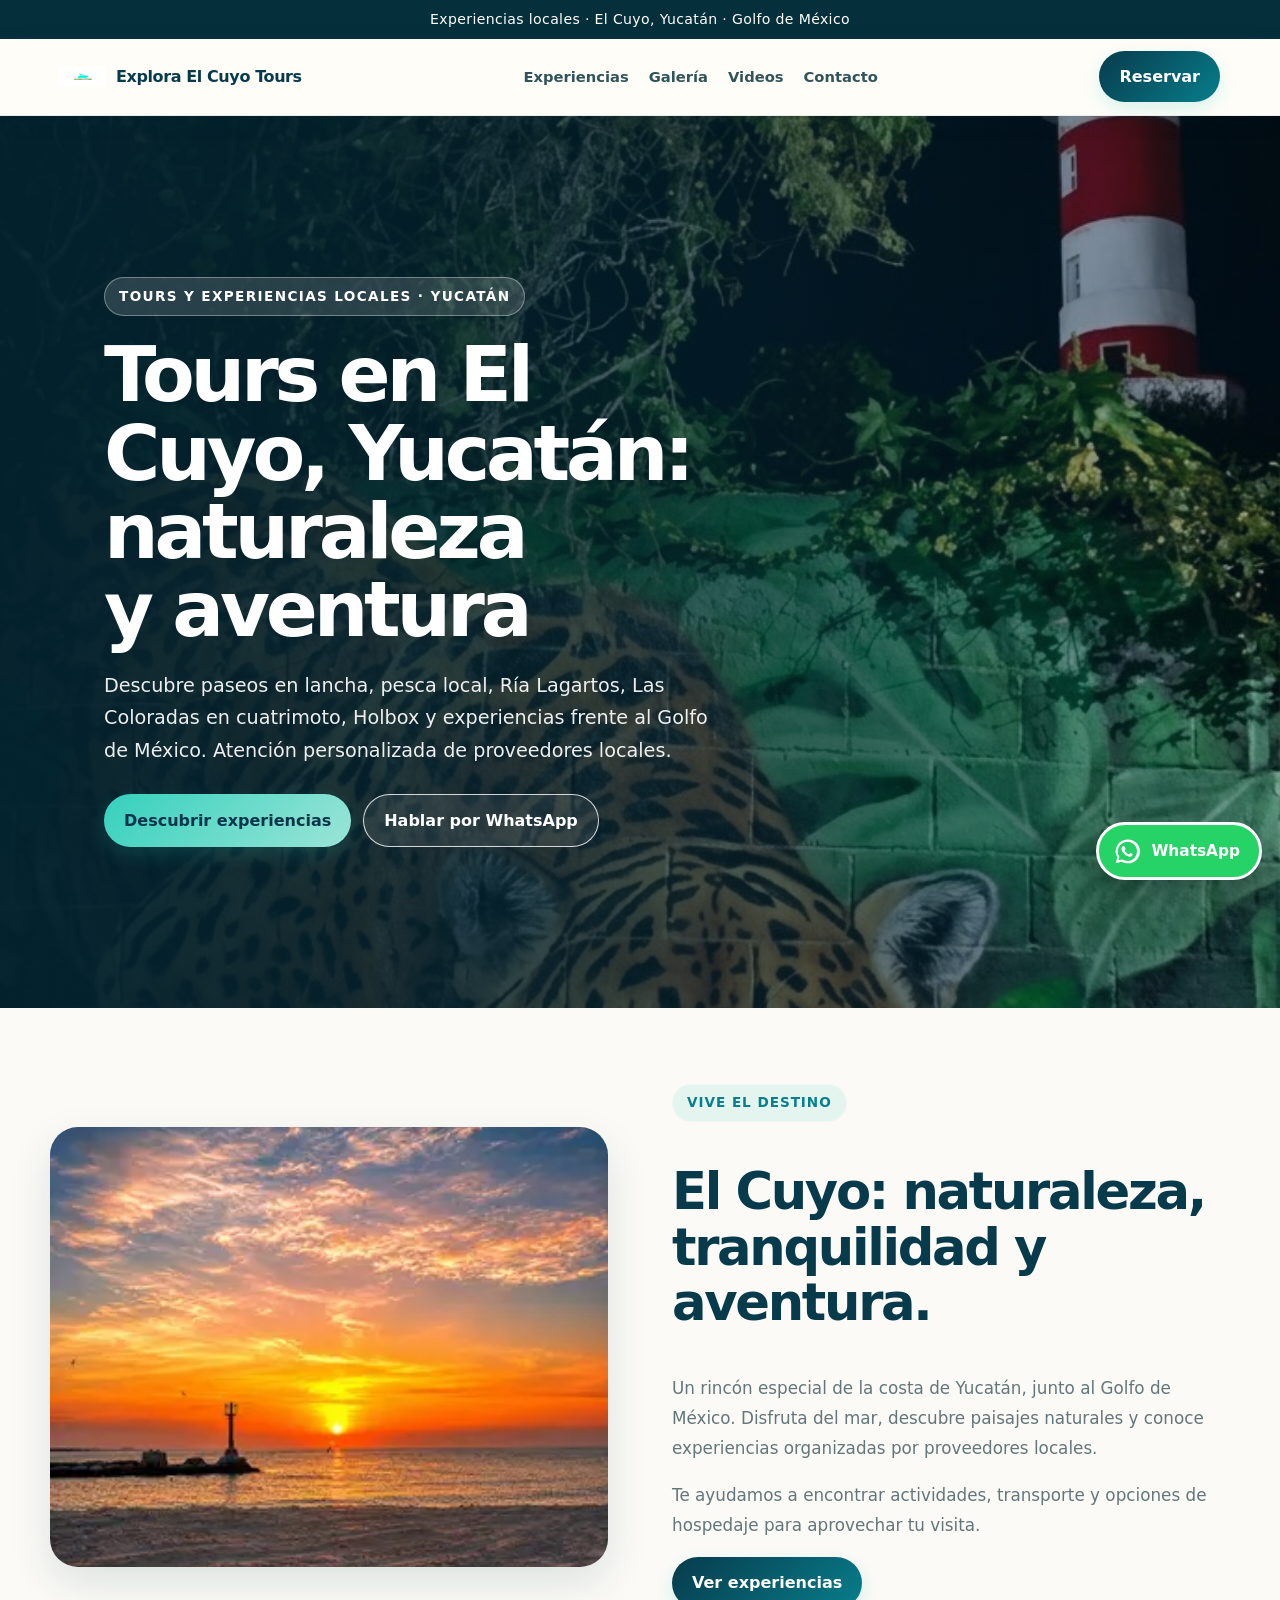
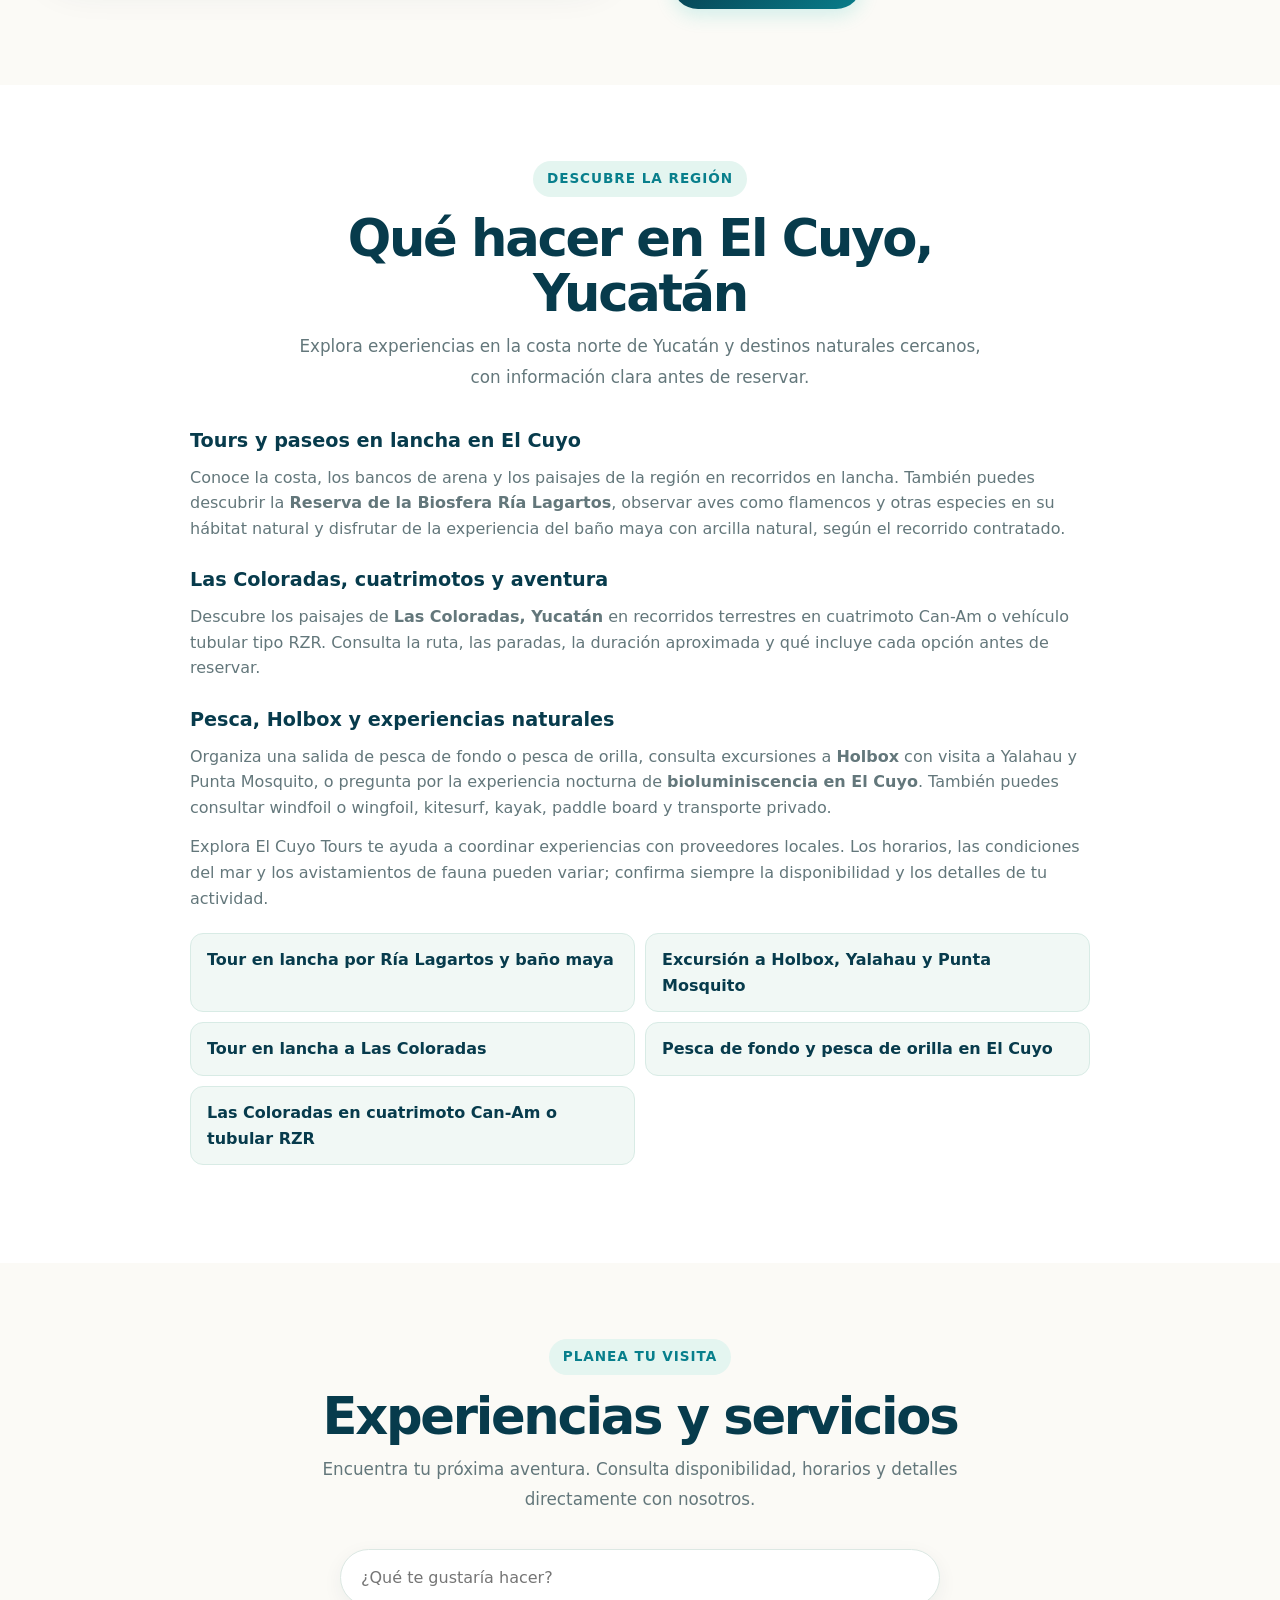
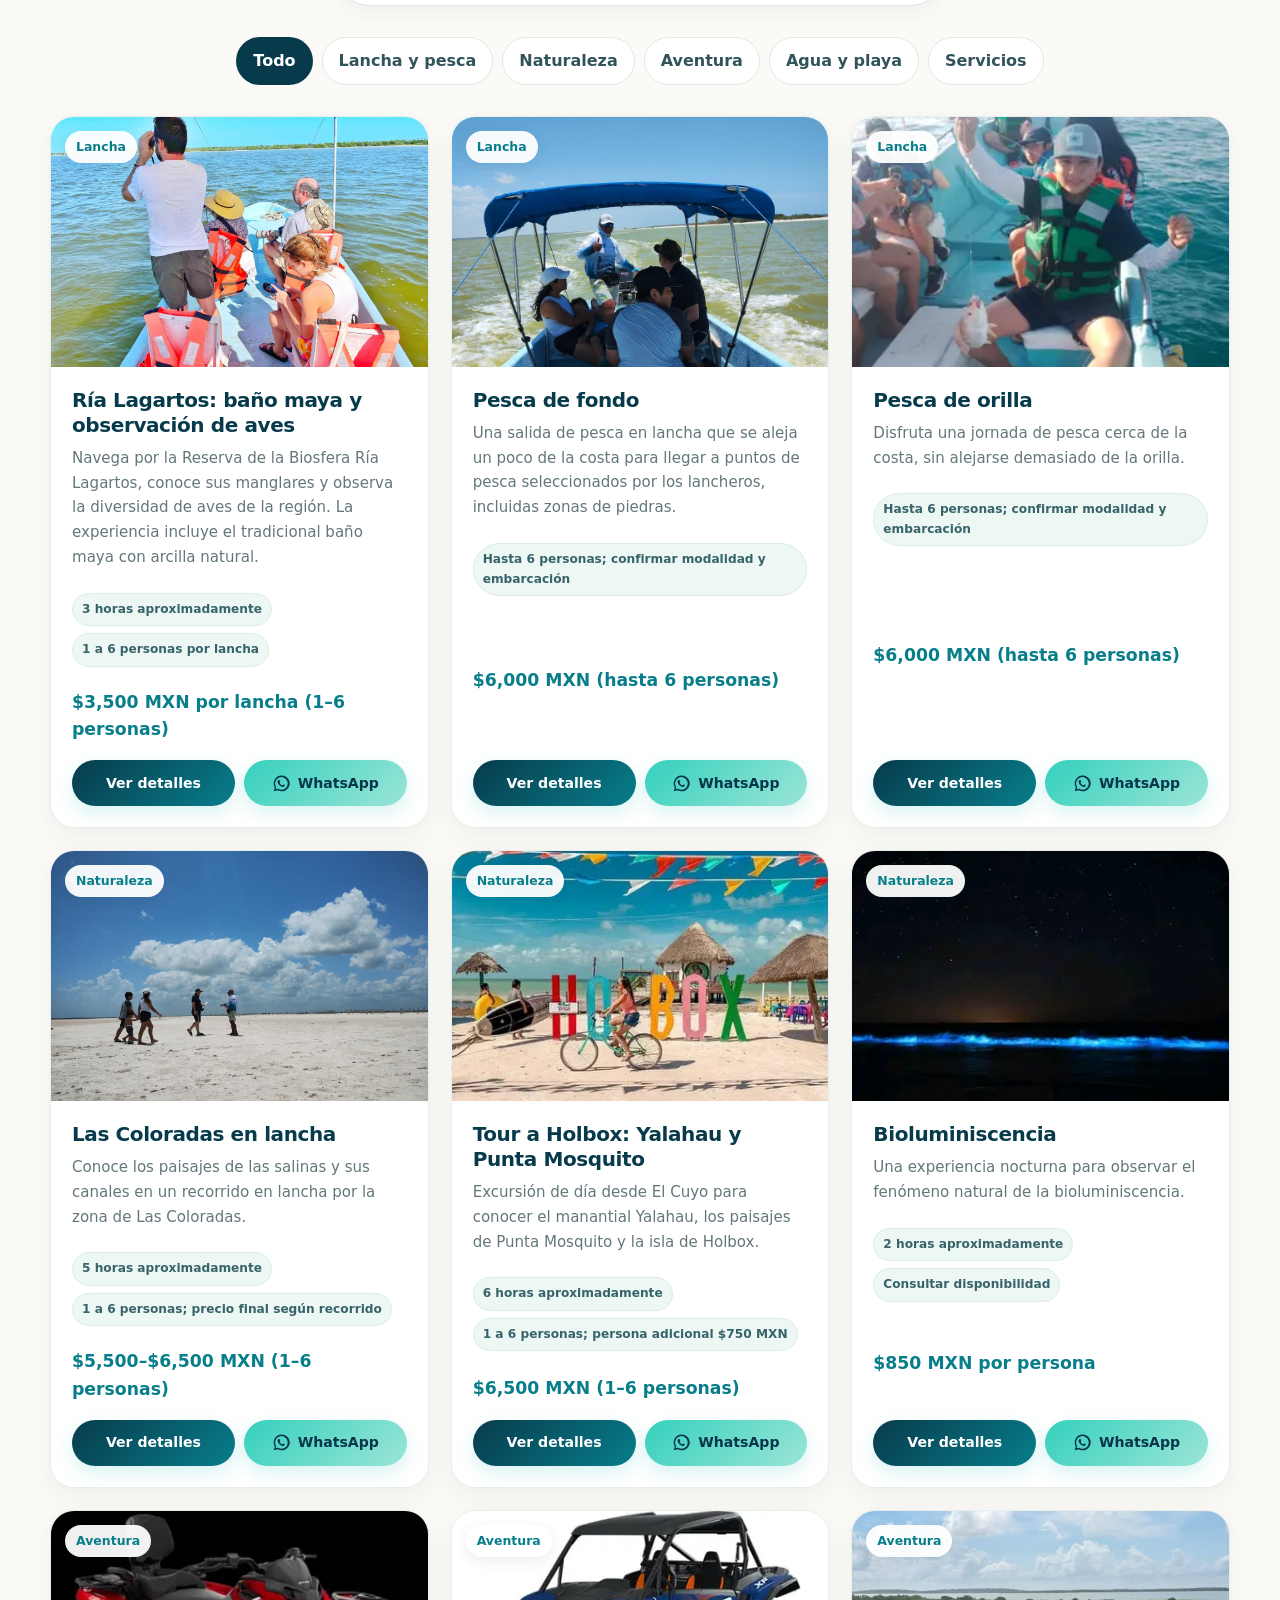
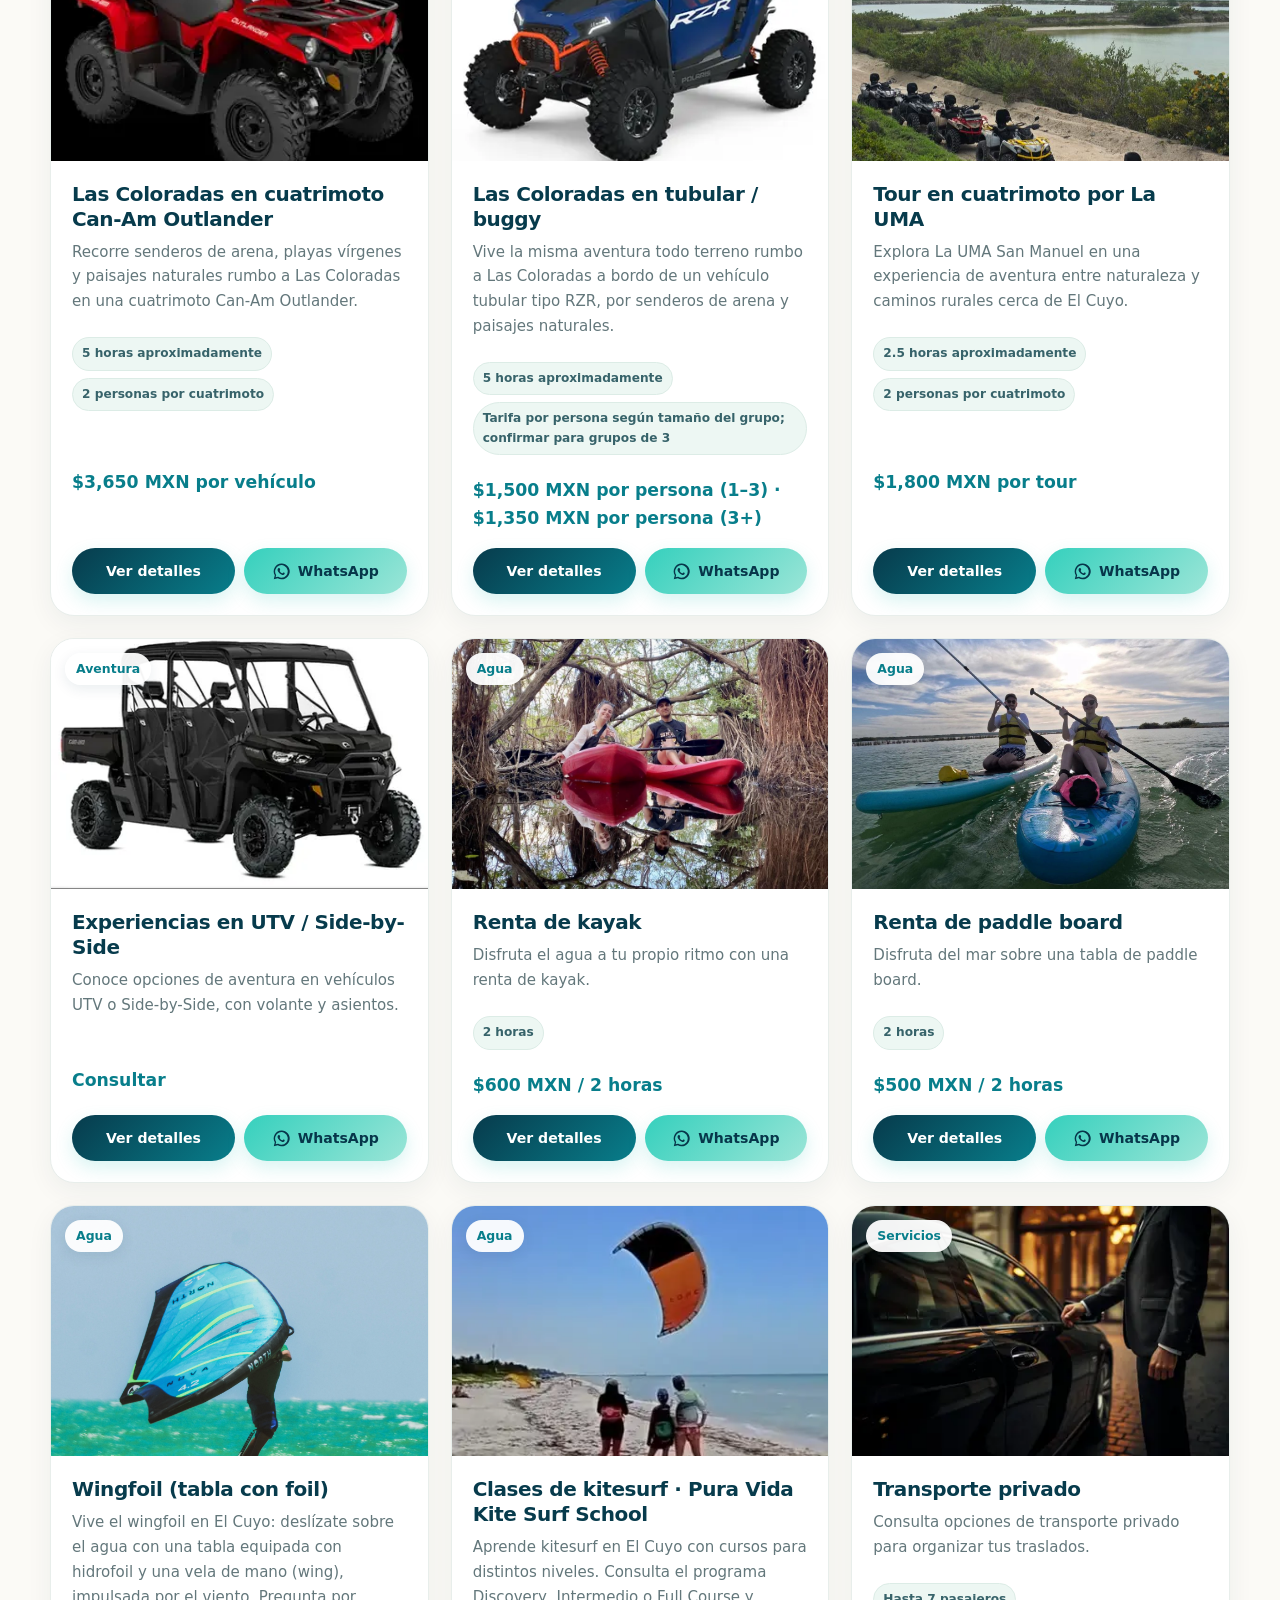
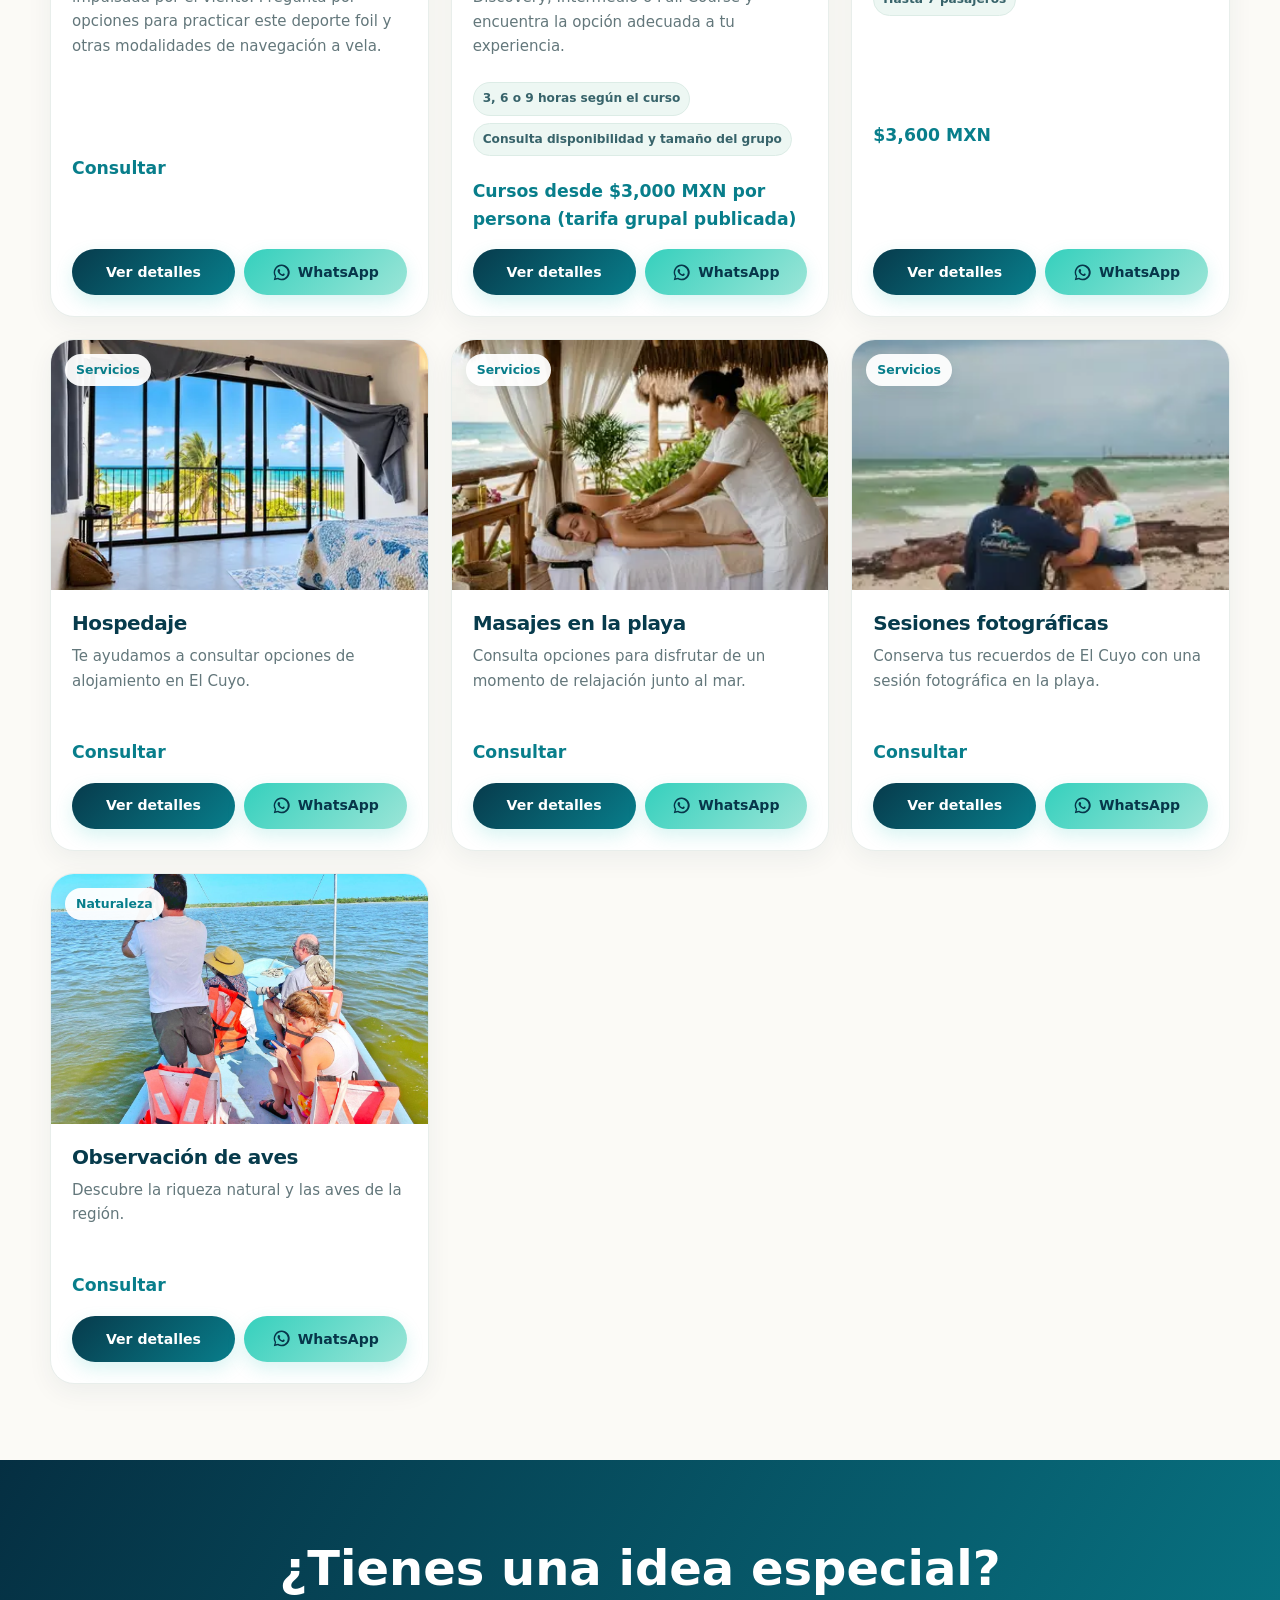
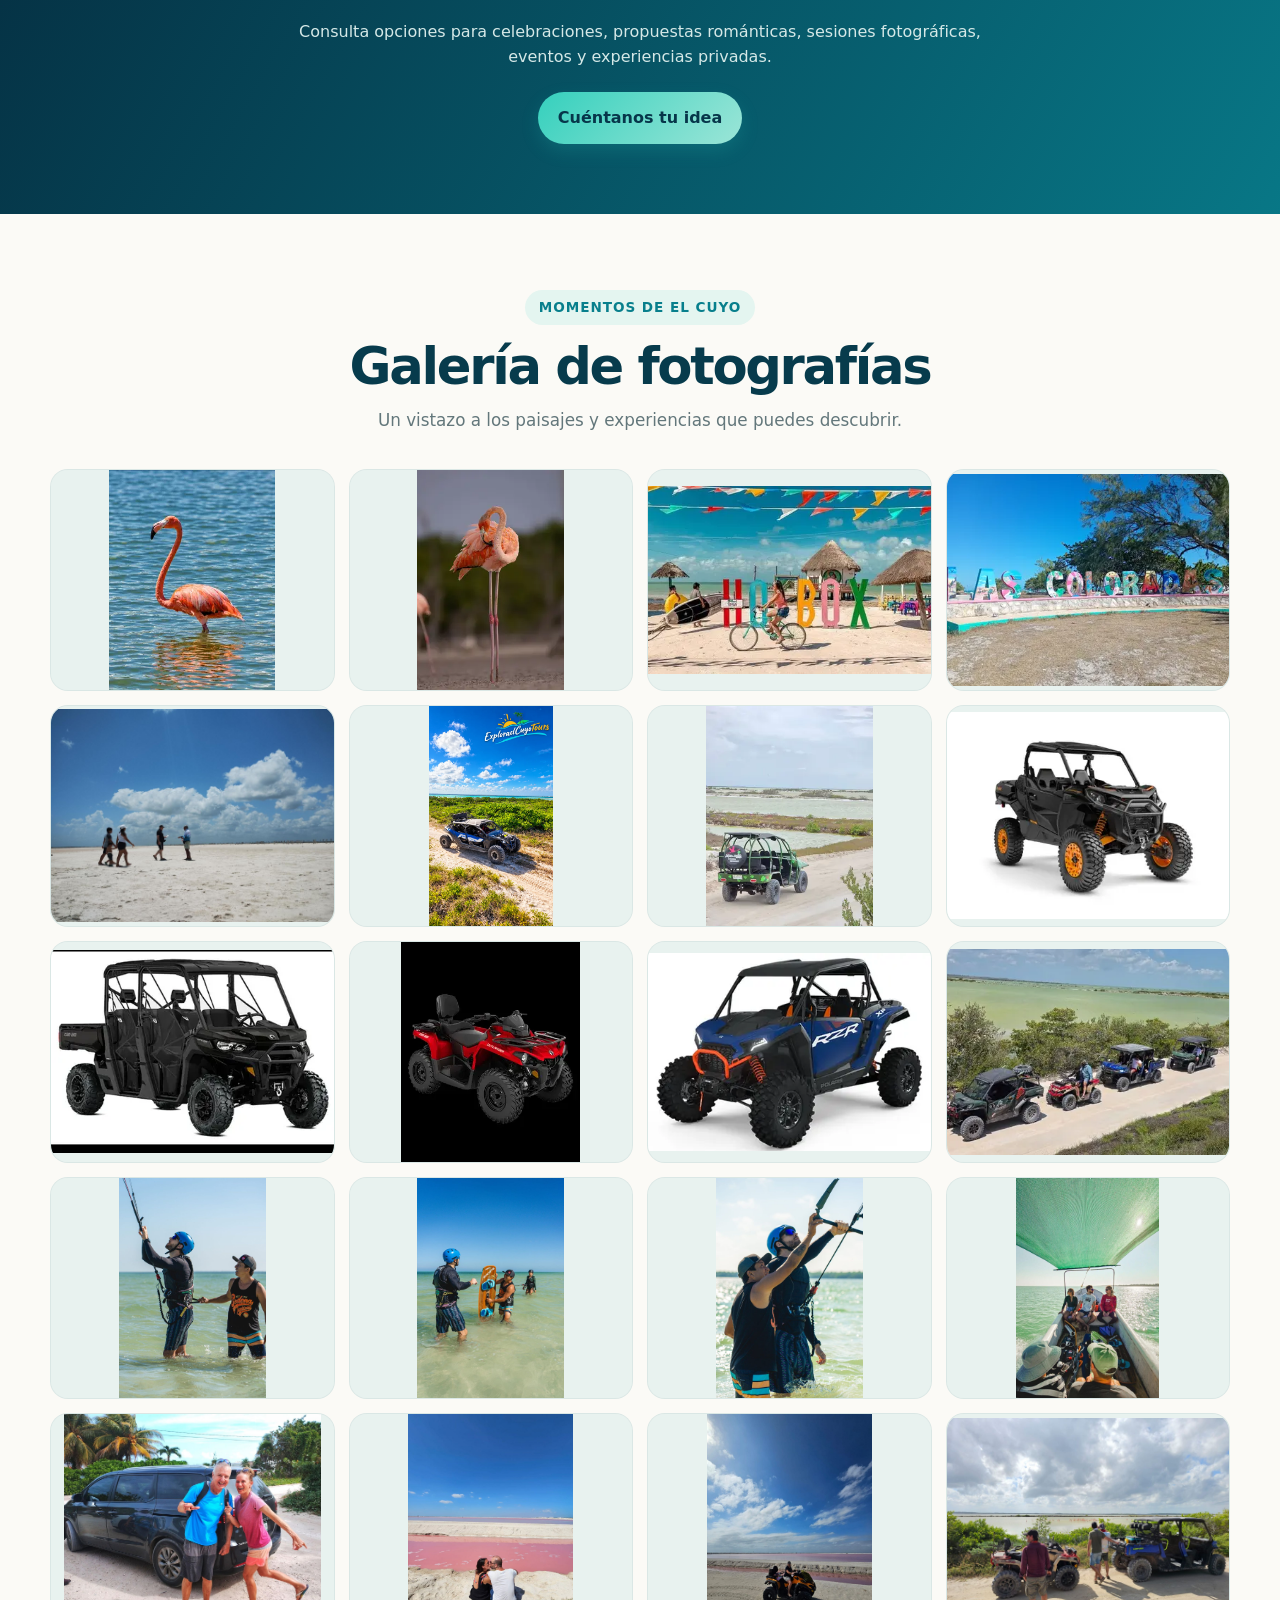
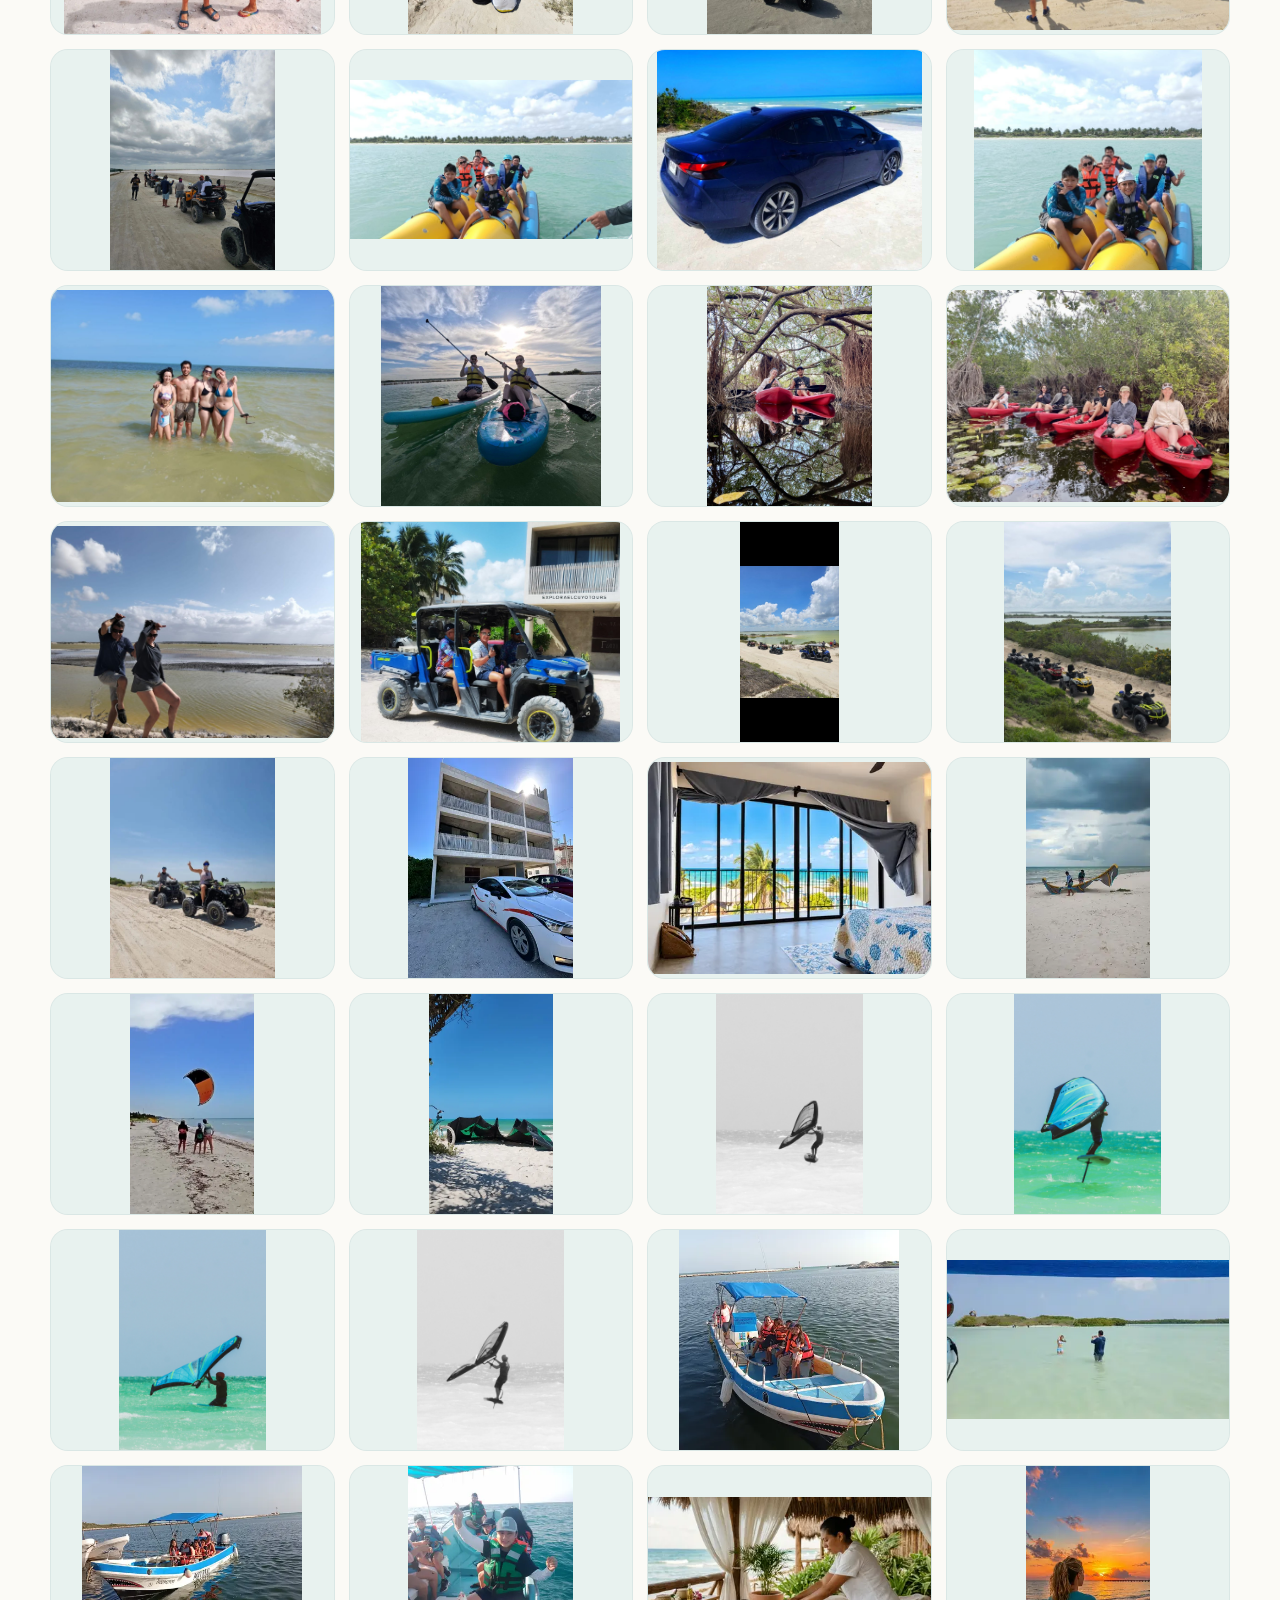
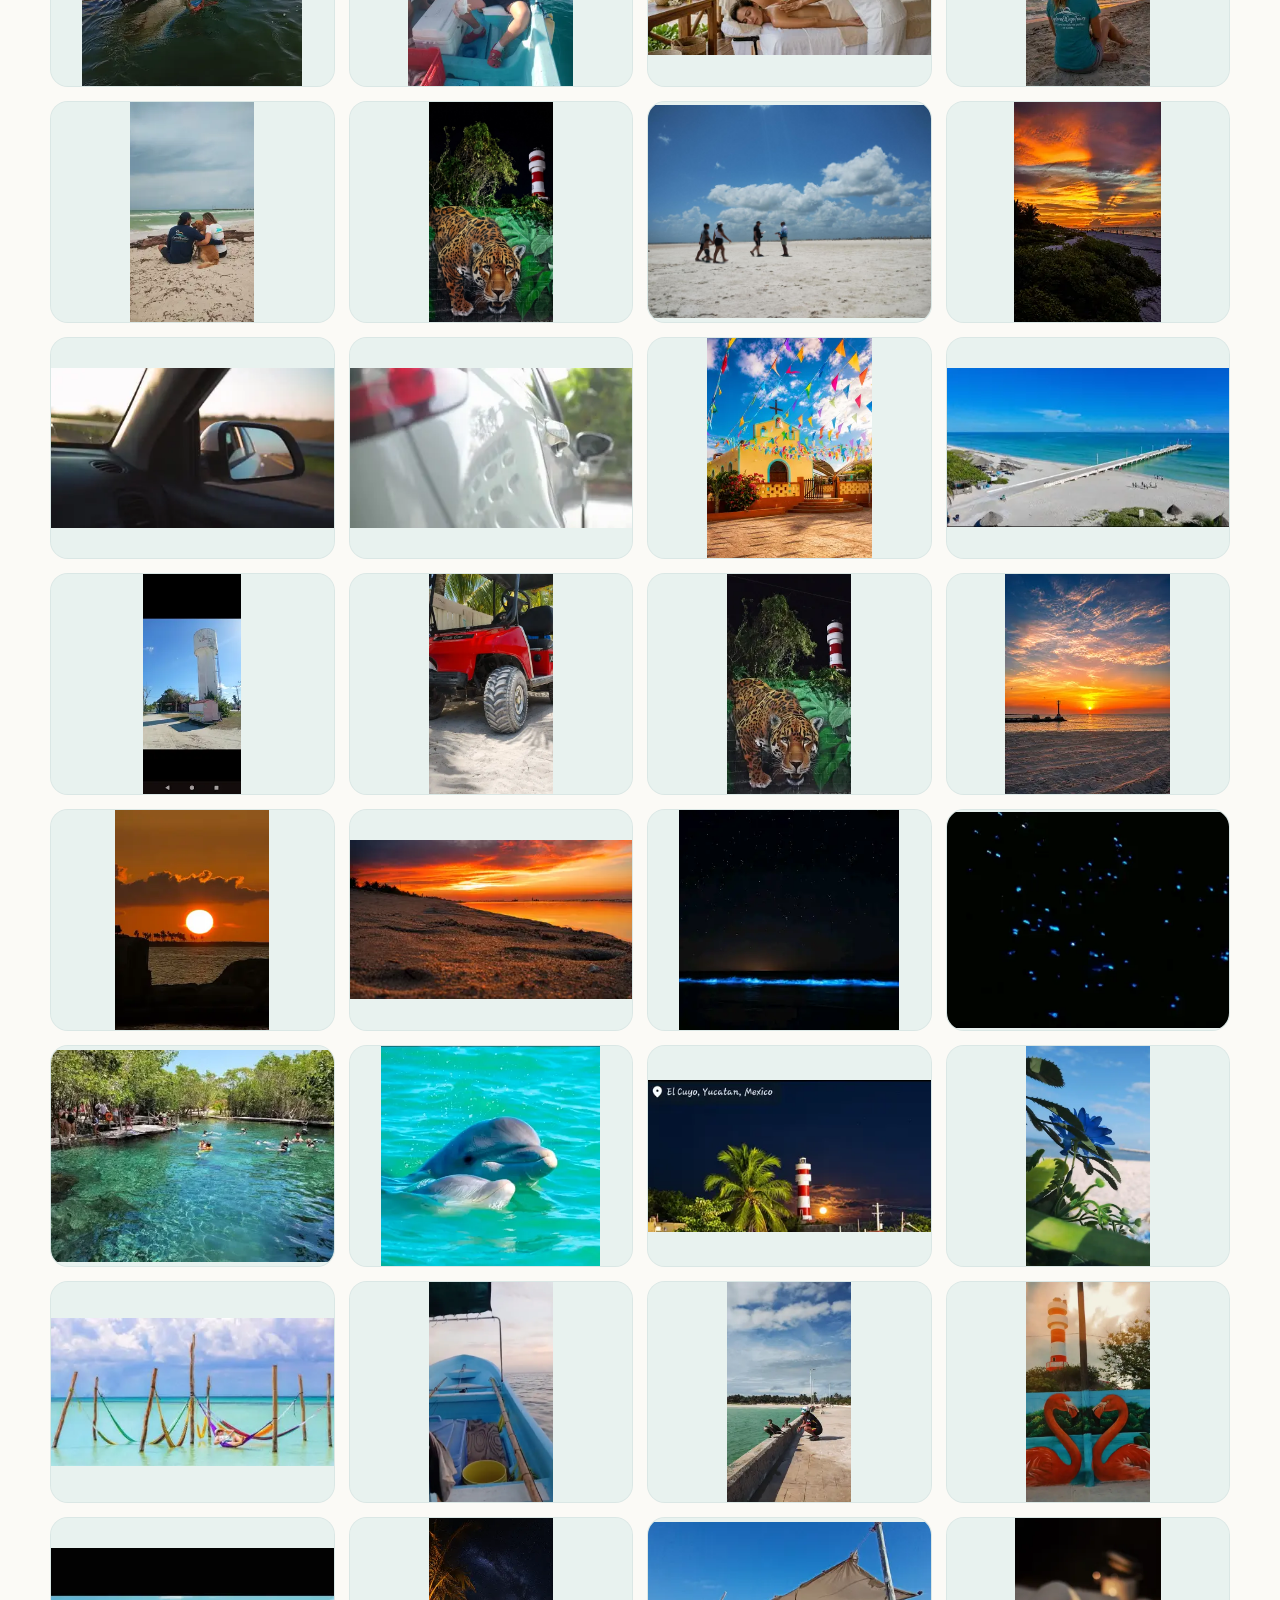
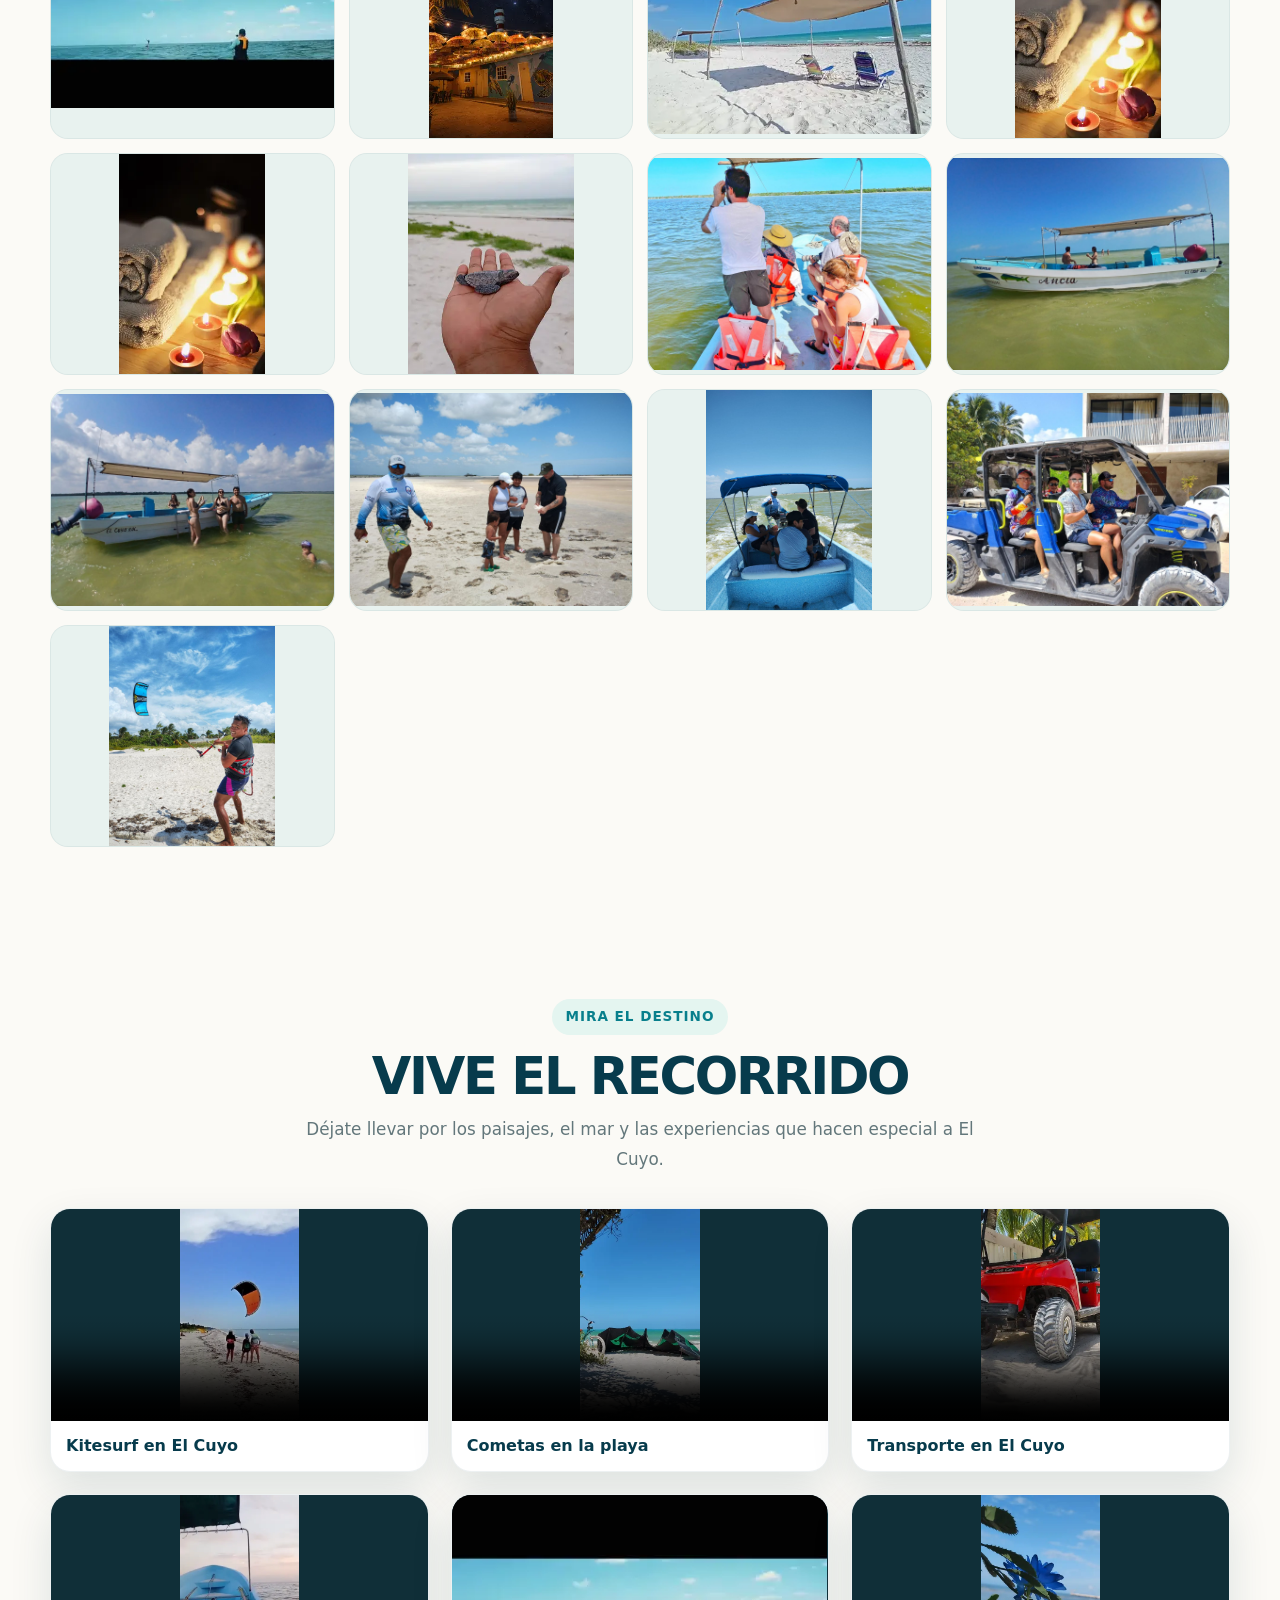
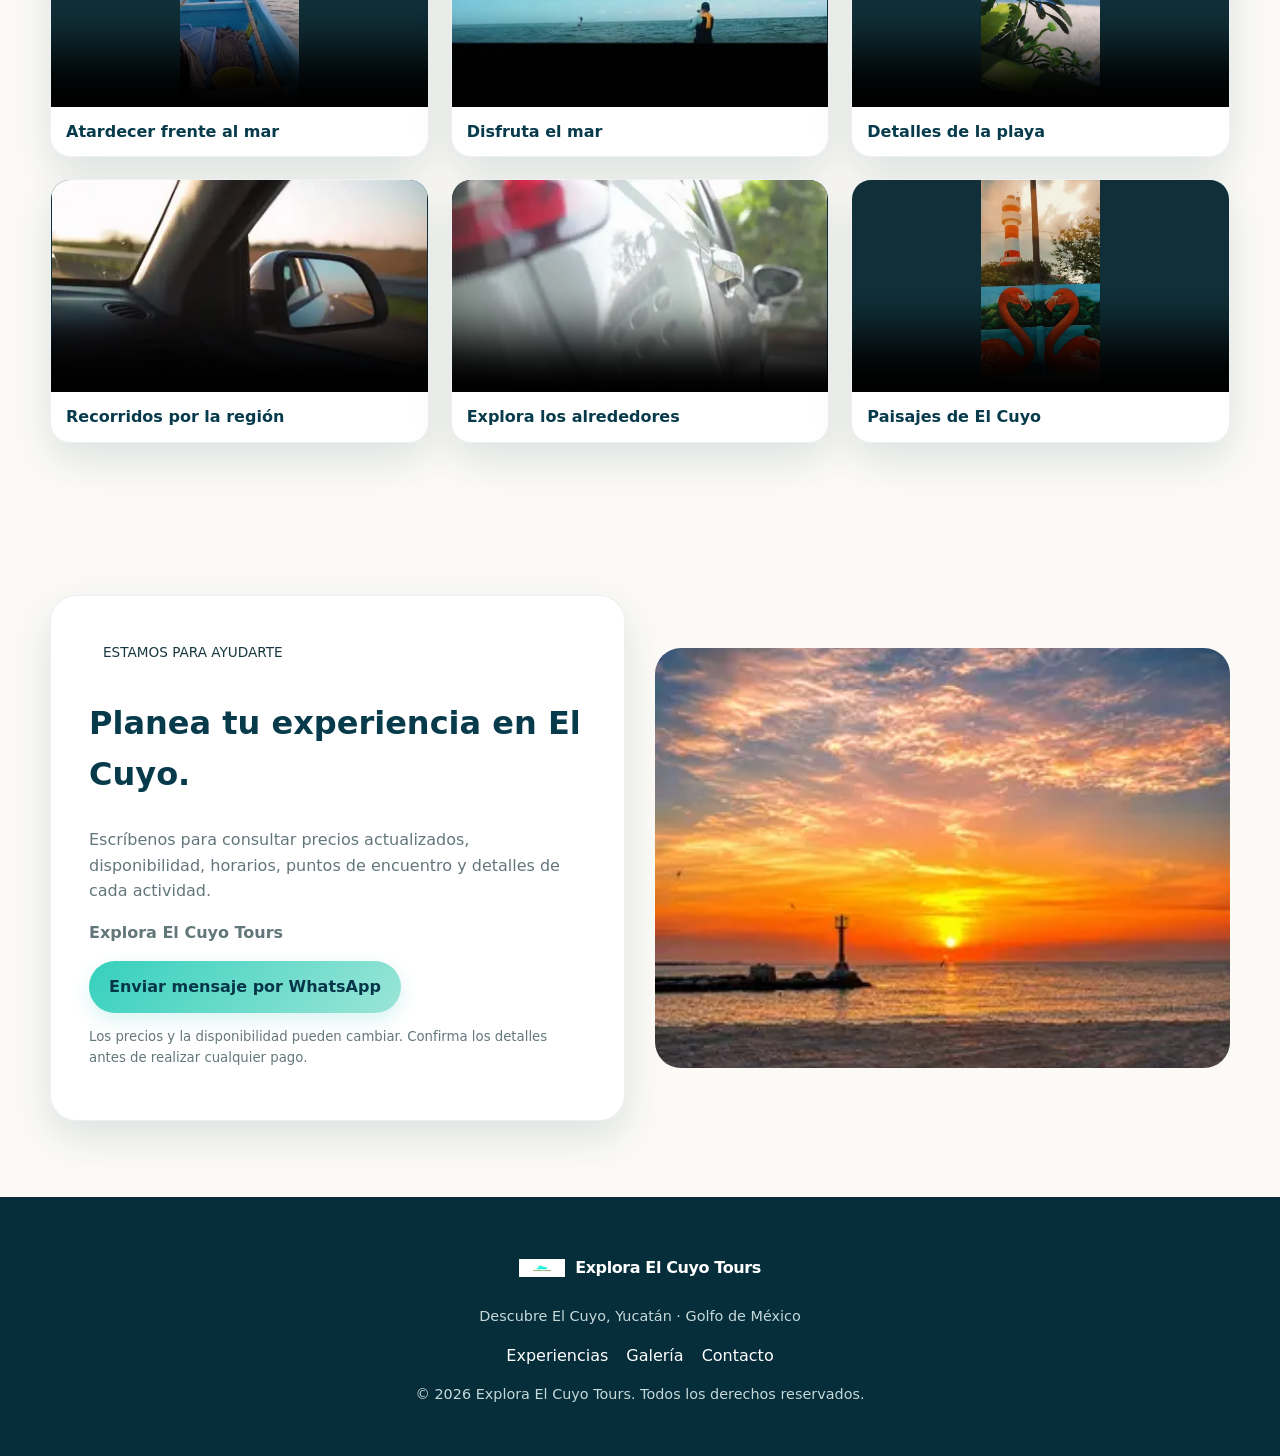
==== index.html @ 8e222ae7 "Retira fotos con marcas de teléfono y capturas de pantalla de la galería" ====
<!DOCTYPE html>
<html lang="es">
<head>
<meta charset="UTF-8">
<meta name="viewport" content="width=device-width, initial-scale=1">
<meta name="theme-color" content="#073b4c">
<meta name="description" content="Descubre qué hacer en El Cuyo, Yucatán: tours en lancha, pesca, Ría Lagartos, Las Coloradas, cuatrimotos, bioluminiscencia, kitesurf y transporte. Atención local por WhatsApp.">
<meta name="robots" content="index,follow,max-image-preview:large,max-snippet:-1,max-video-preview:-1">
<link rel="canonical" href="https://exploraelcuyotours.com/">
<link rel="icon" type="image/png" href="logo.png">
<link rel="preload" as="image" href="1793985292980.jpg">
<meta property="og:type" content="website">
<meta property="og:site_name" content="Explora El Cuyo Tours">
<meta property="og:locale" content="es_MX">
<meta property="og:title" content="Tours en El Cuyo, Yucatán | Explora El Cuyo Tours">
<meta property="og:description" content="Tours y experiencias en El Cuyo, Yucatán: lancha, pesca, Ría Lagartos, Las Coloradas, cuatrimotos, bioluminiscencia y kitesurf.">
<meta property="og:url" content="https://exploraelcuyotours.com/">
<meta property="og:image" content="https://exploraelcuyotours.com/1793985292980.jpg">
<meta name="twitter:card" content="summary_large_image">
<meta name="twitter:title" content="Tours en El Cuyo, Yucatán | Explora El Cuyo Tours">
<meta name="twitter:description" content="Descubre El Cuyo y sus alrededores con experiencias locales en lancha, naturaleza y aventura.">
<meta name="twitter:image" content="https://exploraelcuyotours.com/1793985292980.jpg">
<title>Tours en El Cuyo, Yucatán | Las Coloradas, Ría Lagartos y más</title>
<script type="application/ld+json">
{
  "@context": "https://schema.org",
  "@type": "TravelAgency",
  "name": "Explora El Cuyo Tours",
  "url": "https://exploraelcuyotours.com/",
  "logo": "https://exploraelcuyotours.com/logo.png",
  "image": "https://exploraelcuyotours.com/1793985292980.jpg",
  "description": "Experiencias turísticas locales en El Cuyo, Yucatán: paseos en lancha, pesca, naturaleza, Las Coloradas, Holbox y aventura.",
  "telephone": "+5219841858200",
  "address": {
    "@type": "PostalAddress",
    "addressLocality": "El Cuyo",
    "addressRegion": "Yucatán",
    "addressCountry": "MX"
  },
  "areaServed": [
    {"@type":"Place","name":"El Cuyo, Yucatán"},
    {"@type":"Place","name":"Reserva de la Biosfera Ría Lagartos"},
    {"@type":"Place","name":"Las Coloradas, Yucatán"},
    {"@type":"Place","name":"Holbox, Quintana Roo"}
  ],
  "contactPoint": {
    "@type": "ContactPoint",
    "telephone": "+5219841858200",
    "contactType": "reservations",
    "availableLanguage": ["Spanish","English"]
  }
}
</script>

<style>
:root {
  --navy:#073b4c;
  --blue:#087e8b;
  --turquoise:#20b8b0;
  --cream:#fffaf1;
  --ink:#18343b;
  --muted:#63777b;
  --white:#fff;
  --shadow:0 12px 35px rgba(7,59,76,.12);
  --radius:20px;
}
* {box-sizing:border-box}
html {scroll-behavior:smooth}
body {
  margin:0;
  font-family:system-ui,-apple-system,"Segoe UI",sans-serif;
  color:var(--ink);
  background:var(--cream);
  line-height:1.6;
}
img,video {max-width:100%;display:block}
a {text-decoration:none;color:inherit}
button,input {font:inherit}
.topbar {
  background:var(--navy);
  color:white;
  text-align:center;
  padding:8px 14px;
  font-size:.88rem;
}
header {
  position:sticky;
  top:0;
  z-index:20;
  background:rgba(255,250,241,.97);
  backdrop-filter:blur(12px);
  border-bottom:1px solid rgba(7,59,76,.08);
}
.nav {
  max-width:1200px;
  margin:auto;
  padding:10px 20px;
  display:flex;
  align-items:center;
  justify-content:space-between;
  gap:16px;
}
.brand {
  display:flex;
  align-items:center;
  gap:10px;
  color:var(--navy);
  font-weight:850;
}
.brand img {
  width:48px;
  height:48px;
  object-fit:contain;
}
.nav-links {
  display:flex;
  gap:20px;
  align-items:center;
  font-size:.92rem;
  font-weight:650;
}
.nav-links a:hover {color:var(--blue)}
.btn {
  display:inline-flex;
  align-items:center;
  justify-content:center;
  padding:12px 18px;
  border:0;
  border-radius:999px;
  background:var(--turquoise);
  color:#063b43;
  font-weight:800;
  cursor:pointer;
}
.btn-dark {background:var(--navy);color:white}
.btn-outline {
  background:transparent;
  border:1px solid white;
  color:white;
}
.hero {
  min-height:590px;
  display:flex;
  align-items:center;
  color:white;
  background:
    linear-gradient(90deg,rgba(3,34,45,.78),rgba(3,34,45,.18)),
    url("1793985292980.jpg") center/cover no-repeat;
}
.hero-content {
  width:min(1120px,100%);
  margin:auto;
  padding:90px 24px;
}
.eyebrow {
  display:inline-block;
  padding:7px 13px;
  background:rgba(255,255,255,.16);
  border:1px solid rgba(255,255,255,.3);
  border-radius:30px;
  font-size:.85rem;
}
.hero h1 {
  max-width:720px;
  font-size:clamp(2.5rem,6vw,5rem);
  line-height:1.04;
  margin:20px 0;
  letter-spacing:-2px;
}
.hero p {
  max-width:590px;
  font-size:1.12rem;
  color:rgba(255,255,255,.92);
}
.hero-actions {display:flex;gap:12px;flex-wrap:wrap;margin-top:26px}
section {padding:75px 20px}
.container {max-width:1200px;margin:auto}
.section-heading {text-align:center;margin-bottom:32px}
.section-heading .eyebrow {
  color:var(--blue);
  background:#e4f5f1;
  border:0;
}
.section-heading h2 {
  font-size:clamp(2rem,4vw,3rem);
  line-height:1.15;
  color:var(--navy);
  margin:14px 0 10px;
}
.section-heading p {max-width:700px;margin:auto;color:var(--muted)}
.intro-grid {
  display:grid;
  grid-template-columns:1fr 1fr;
  gap:35px;
  align-items:center;
}
.intro-grid img {
  width:100%;
  height:390px;
  object-fit:contain;
  background:#eef3ef;
  border-radius:var(--radius);
  box-shadow:var(--shadow);
}
.intro-copy h2 {font-size:2.2rem;line-height:1.15;color:var(--navy)}
.intro-copy p {color:var(--muted)}
.filters {
  display:flex;
  gap:9px;
  overflow-x:auto;
  padding:5px 2px 15px;
  margin-bottom:16px;
}
.filter {
  white-space:nowrap;
  padding:10px 17px;
  border:1px solid #d7e4e0;
  background:white;
  border-radius:30px;
  cursor:pointer;
  font-weight:700;
  color:var(--navy);
}
.filter.active,.filter:hover {
  background:var(--navy);
  color:white;
}
.search-wrap {max-width:520px;margin:0 auto 25px}
.search-wrap input {
  width:100%;
  padding:14px 18px;
  border-radius:30px;
  border:1px solid #d7e4e0;
  background:white;
  outline-color:var(--turquoise);
}
.cards {
  display:grid;
  grid-template-columns:repeat(3,minmax(0,1fr));
  gap:22px;
}
.card {
  background:white;
  border-radius:var(--radius);
  overflow:hidden;
  box-shadow:var(--shadow);
  display:flex;
  flex-direction:column;
}
.card-image {
  height:260px;
  padding:8px;
  background:#edf3f0;
  display:flex;
  align-items:center;
  justify-content:center;
  position:relative;
}
.card-image img {
  width:100%;
  height:100%;
  object-fit:cover;
  object-position:center;
  transition:transform .35s ease;
}
.card:hover .card-image img {transform:scale(1.035);}
.tag {
  position:absolute;
  top:13px;
  left:13px;
  background:rgba(255,255,255,.95);
  color:var(--navy);
  padding:6px 11px;
  border-radius:20px;
  font-size:.76rem;
  font-weight:800;
}
.card-body {
  padding:20px;
  display:flex;
  flex-direction:column;
  flex:1;
}
.card h3 {margin:0 0 8px;color:var(--navy);font-size:1.2rem}
.card p {color:var(--muted);font-size:.93rem;margin:0 0 15px}
.price {color:var(--blue);font-weight:850;margin-top:auto;padding-bottom:14px}
.card-actions {display:flex;gap:8px;flex-wrap:wrap}
.card-actions .btn {flex:1;font-size:.85rem;padding:10px 12px}
.empty {text-align:center;color:var(--muted);padding:35px;display:none}
.feature-band {background:var(--navy);color:white;text-align:center}
.feature-band h2 {font-size:clamp(2rem,4vw,3rem);margin:0 0 12px}
.feature-band p {max-width:720px;margin:auto;color:#d5e8e7}
.feature-band .btn {margin-top:22px}

/* GALERÍA: fotos completas, sin deformación */
.gallery-grid {
  display:grid;
  grid-template-columns:repeat(3,minmax(0,1fr));
  gap:15px;
}
.gallery-item {
  min-height:220px;
  border:0;
  padding:8px;
  background:#edf3f0;
  border-radius:16px;
  overflow:hidden;
  cursor:pointer;
  display:flex;
  align-items:center;
  justify-content:center;
}
.gallery-item img {
  width:100%;
  height:220px;
  object-fit:cover;
  object-position:center;
  background:#edf3f0;
}

/* VIDEOS: reproductor adaptable y controles visibles */
.video-grid {
  display:grid;
  grid-template-columns:repeat(3,minmax(0,1fr));
  gap:20px;
}
.video-card {
  background:white;
  border-radius:18px;
  overflow:hidden;
  box-shadow:var(--shadow);
  min-width:0;
}
.video-frame {
  width:100%;
  aspect-ratio:16/9;
  background:#102f38;
  display:flex;
  align-items:center;
  justify-content:center;
}
.video-frame video {
  display:block;
  width:100%;
  height:100%;
  object-fit:contain;
  background:#102f38;
}
.video-card p {
  padding:12px 15px;
  margin:0;
  color:var(--navy);
  font-weight:750;
}
.video-error {
  color:white;
  text-align:center;
  padding:20px;
  font-size:.9rem;
}
.contact-grid {
  display:grid;
  grid-template-columns:1fr 1fr;
  gap:30px;
  align-items:center;
}
.contact-panel {
  background:white;
  padding:30px;
  border-radius:var(--radius);
  box-shadow:var(--shadow);
}
.contact-panel h2 {color:var(--navy);font-size:2rem}
.contact-panel p {color:var(--muted)}
.contact-photo {
  width:100%;
  height:350px;
  object-fit:contain;
  background:#edf3f0;
  border-radius:var(--radius);
}
footer {
  background:#052d3a;
  color:white;
  padding:35px 20px;
  text-align:center;
}
footer p {color:#c6d9d9;font-size:.9rem}
.footer-links {
  display:flex;
  justify-content:center;
  gap:18px;
  flex-wrap:wrap;
}
.whatsapp-float {
  position:fixed;
  z-index:30;
  bottom:20px;
  right:18px;
  background:#25D366;
  color:white;
  min-height:58px;
  padding:0 19px 0 14px;
  border-radius:999px;
  display:flex;
  align-items:center;
  justify-content:center;
  gap:9px;
  font-size:.96rem;
  font-weight:850;
  box-shadow:0 9px 28px rgba(0,0,0,.25);
  border:2px solid rgba(255,255,255,.95);
}
.whatsapp-float svg,.wa-icon {width:27px;height:27px;flex:0 0 27px;display:block}
.wa-icon {width:19px;height:19px;flex-basis:19px}
.card-actions .btn {gap:7px}
.card-quick-facts span {background:#eff8f5;border:1px solid #dceee7;border-radius:999px;padding:5px 9px;font-size:.76rem;font-weight:700;color:#087f8c}
.card-quick-facts {display:flex;gap:7px;flex-wrap:wrap;margin:0 0 13px}
.course-list {display:grid;grid-template-columns:repeat(3,minmax(0,1fr));gap:10px;margin:14px 0}
.course-option {background:linear-gradient(145deg,#eff9f5,#e9f4f7);border:1px solid #d8ebe5;border-radius:15px;padding:14px}
.course-option h4 {margin:0 0 8px;color:var(--navy);font-size:1rem}
.course-option strong {display:block;color:#087f8c;font-size:1.1rem}
.course-option p {margin:5px 0 0;color:var(--muted);font-size:.84rem}
.provider-note {font-size:.85rem;color:var(--muted);padding:12px 14px;background:#fff8e9;border:1px solid #f2e4c4;border-radius:12px;margin:12px 0}
@media(max-width:650px){.course-list{grid-template-columns:1fr}.whatsapp-float{min-height:54px;padding:0 15px 0 12px;right:13px;bottom:13px}.gallery-item img{object-fit:cover}}
.modal {
  display:none;
  position:fixed;
  inset:0;
  z-index:50;
  background:rgba(0,0,0,.75);
  padding:18px;
  overflow-y:auto;
  align-items:center;
  justify-content:center;
}
.modal.open {display:flex}
.modal-box {
  width:min(680px,100%);
  background:white;
  border-radius:20px;
  overflow:hidden;
  position:relative;
  max-height:92vh;
  overflow-y:auto;
}
.modal-box img {
  width:100%;
  height:280px;
  object-fit:contain;
  background:#edf3f0;
}

.modal-content {padding:25px}
.modal-content > .eyebrow {color:var(--blue);background:#e4f5f1;border:0}
.tour-facts {display:grid;grid-template-columns:repeat(2,minmax(0,1fr));gap:10px;margin:18px 0}
.tour-fact {background:#eef7f4;border:1px solid #d8ebe5;border-radius:14px;padding:13px}
.tour-fact strong {display:block;color:var(--navy);font-size:.78rem;text-transform:uppercase;letter-spacing:.04em}
.tour-fact span {display:block;color:var(--ink);font-weight:750;margin-top:3px}
.tour-detail-section {margin:20px 0;padding:18px;background:#fffaf1;border:1px solid #f0e6d5;border-radius:16px}
.tour-detail-section h3 {margin:0 0 10px;color:var(--navy)}
.tour-detail-section ol,.tour-detail-section ul {margin:0;padding-left:22px;color:var(--muted)}
.tour-detail-section li {padding:5px 0}

.modal-content h2 {color:var(--navy);margin-top:0}
.modal-close {
  position:absolute;
  right:12px;
  top:12px;
  z-index:2;
  border:0;
  border-radius:50%;
  width:40px;
  height:40px;
  background:white;
  cursor:pointer;
  font-size:1.3rem;
}
.lightbox .modal-box {
  background:transparent;
  box-shadow:none;
  overflow:visible;
}
.lightbox .modal-box img {
  max-height:85vh;
  height:auto;
  width:auto;
  max-width:100%;
  margin:auto;
  object-fit:contain;
  background:transparent;
}
.note {font-size:.83rem;color:var(--muted)}
.seo-section {background:#fff}
.seo-copy {max-width:900px;margin:0 auto;color:var(--muted)}
.seo-copy h3 {color:var(--navy);margin:24px 0 8px;font-size:1.2rem}
.seo-copy p {margin:0 0 14px}
.tour-seo-links {display:grid;grid-template-columns:repeat(2,minmax(0,1fr));gap:10px;margin:22px 0}
.tour-seo-links a {display:block;padding:13px 16px;border:1px solid #d8ebe5;border-radius:13px;background:#f1f8f5;color:var(--navy);font-weight:750}
.tour-seo-links a:hover {background:#e2f5ef;color:var(--blue)}
@media(max-width:650px){.tour-seo-links{grid-template-columns:1fr}}
@media(max-width:900px) {
  .cards {grid-template-columns:repeat(2,minmax(0,1fr))}
  .video-grid {grid-template-columns:repeat(2,minmax(0,1fr))}
}
@media(max-width:650px) {
  .nav {padding:8px 14px}
  .nav-links {display:none}
  .brand img {width:42px;height:42px}
  .hero {min-height:540px}
  .hero-content {padding:75px 20px}
  .hero h1 {letter-spacing:-1px}
  section {padding:55px 16px}
  .intro-grid,.contact-grid {grid-template-columns:1fr}
  .intro-grid img {height:270px}
  .cards {grid-template-columns:1fr}
  .card-image {height:280px}
  .gallery-grid {grid-template-columns:repeat(2,minmax(0,1fr));gap:10px}
  .gallery-item {min-height:160px;padding:5px}
  .gallery-item img {height:160px}
  .video-grid {grid-template-columns:1fr}
  .tour-facts {grid-template-columns:1fr 1fr}
  .contact-photo {height:260px}
}
 
/* Identidad visual renovada: costa, mar y arena */
:root {
  --navy:#07364a;
  --blue:#087f8c;
  --turquoise:#27c2b5;
  --cream:#fbf8f0;
  --ink:#173640;
  --muted:#61777b;
  --coral:#f28b72;
  --shadow:0 16px 42px rgba(5,48,63,.13);
  --radius:22px;
}
body {background:linear-gradient(180deg,#fffdf8 0%,#f5faf7 100%); color:var(--ink)}
.topbar {background:linear-gradient(90deg,#07364a,#087f8c);letter-spacing:.02em}
header {background:rgba(255,253,248,.94);box-shadow:0 5px 24px rgba(7,54,74,.06)}
.brand {letter-spacing:-.02em}
.brand img {border-radius:14px}
.btn {background:linear-gradient(135deg,#35d0bd,#9be5d7);color:#07364a;box-shadow:0 7px 18px rgba(39,194,181,.18);transition:transform .2s,box-shadow .2s}
.btn:hover {transform:translateY(-2px);box-shadow:0 10px 22px rgba(39,194,181,.25)}
.btn-dark {background:linear-gradient(135deg,#07364a,#0b7180);color:#fff}
.btn-outline {background:rgba(255,255,255,.08);border:1px solid rgba(255,255,255,.8);color:#fff;box-shadow:none}
.hero {background-image:linear-gradient(90deg,rgba(3,35,49,.82),rgba(3,35,49,.24)),url("1793985292980.jpg");}
.hero h1 {text-wrap:balance}
.hero .eyebrow {background:rgba(39,194,181,.18);border-color:rgba(255,255,255,.4)}
.section-heading h2,.intro-copy h2 {letter-spacing:-.04em}
.section-heading .eyebrow,.intro-copy .eyebrow {color:#087f8c;background:#e2f5ef;border-radius:30px;padding:7px 13px}
.filters {scrollbar-width:thin}
.filter {transition:all .2s}
.filter.active,.filter:hover {background:linear-gradient(135deg,#07364a,#087f8c);border-color:transparent}
.search-wrap input {box-shadow:0 6px 20px rgba(7,54,74,.06)}
.card {border:1px solid rgba(7,54,74,.07);transition:transform .22s,box-shadow .22s}
.card:hover {transform:translateY(-5px);box-shadow:0 20px 46px rgba(7,54,74,.16)}
.card-image {background:linear-gradient(135deg,#e7f4ef,#e8f3f6)}
.card-image img {border-radius:15px}
.tag {background:#fff;color:#087f8c;box-shadow:0 4px 14px rgba(7,54,74,.09)}
.card h3 {letter-spacing:-.02em}
.price {color:#087f8c}
.card-actions .btn {min-height:44px}
.feature-band {background:radial-gradient(circle at 85% 15%,rgba(39,194,181,.22),transparent 34%),linear-gradient(120deg,#052f42,#087786)}
.gallery-item {background:linear-gradient(135deg,#e7f4ef,#e8f3f6);border:1px solid rgba(7,54,74,.06);transition:transform .2s,box-shadow .2s}
.gallery-item:hover {transform:translateY(-3px);box-shadow:var(--shadow)}
.video-card,.contact-panel {border:1px solid rgba(7,54,74,.07)}
.contact-panel {border-radius:24px}
footer {background:linear-gradient(120deg,#042b3b,#07556a)}
.whatsapp-float {box-shadow:0 10px 28px rgba(0,0,0,.25);border:3px solid #fff}
.modal {backdrop-filter:blur(7px)}
.modal-box {border:1px solid rgba(255,255,255,.7);box-shadow:0 25px 80px rgba(0,0,0,.3)}
.modal-content {padding:clamp(20px,4vw,30px)}
.modal-content > .eyebrow {display:inline-block;border-radius:30px;padding:7px 13px}
.tour-fact {background:linear-gradient(145deg,#eff9f5,#e8f5f7);border-color:#d8ebe5}
.tour-detail-section {background:#fffaf2;border-color:#f0e6d5}
.tour-detail-section h3 {letter-spacing:-.02em}
@media(max-width:650px) {
  .card {border-radius:20px}
  .card-image {height:250px}
  .hero {background-position:58% center}
}


/* Ajustes de experiencia: navegación móvil, tarjetas e interacción accesible */
.menu-toggle{display:none;border:1px solid #cfe3dc;background:#fff;color:var(--navy);border-radius:12px;padding:9px 12px;font-size:1.2rem;font-weight:800;cursor:pointer}
.card-image{height:245px;padding:0;overflow:hidden}
.card-image img{object-fit:cover;border-radius:0;transition:transform .35s ease}
.card:hover .card-image img{transform:scale(1.035)}
.card-quick-facts{display:flex;flex-wrap:wrap;gap:7px;margin:0 0 13px}
.card-quick-facts span{font-size:.78rem;font-weight:700;color:#37636a;background:#edf7f3;border:1px solid #dcece6;border-radius:30px;padding:5px 9px}
.card-actions .btn{min-height:46px}
button:focus-visible,a:focus-visible,input:focus-visible{outline:3px solid #f28b72;outline-offset:3px}
@media(max-width:650px){
 .nav{position:relative;flex-wrap:wrap;gap:9px}
 .menu-toggle{display:inline-flex;align-items:center;justify-content:center;min-width:44px;min-height:44px}
 .nav-links{display:none;position:absolute;top:100%;left:10px;right:10px;z-index:40;flex-direction:column;align-items:stretch;gap:0;padding:8px;background:#fffdf8;border:1px solid #dcece6;border-radius:16px;box-shadow:0 15px 35px rgba(7,54,74,.16)}
 .nav-links.open{display:flex}
 .nav-links a{padding:12px 14px;border-radius:10px}
 .nav-links a:hover{background:#edf7f3}
 .nav>.btn{padding:10px 14px}
 .card-image{height:235px}
 .card-quick-facts{margin-bottom:12px}
 .modal{padding:10px;align-items:flex-end}
 .modal-box{max-height:94vh;border-radius:20px 20px 12px 12px}
 .modal-box>img{height:220px}
 .modal-content{padding:19px}
 .tour-facts{grid-template-columns:1fr 1fr}
}
@media(prefers-reduced-motion:reduce){.card,.card-image img,.btn{transition:none}}


/* Rediseño visual: destino costero, fotografía protagonista y tarjetas limpias */
:root{--navy:#073b4c;--blue:#087e8b;--turquoise:#20b8b0;--cream:#fffaf1;--ink:#18343b;--muted:#63777b;--shadow:0 16px 42px rgba(7,59,76,.12);--radius:24px}
body{background:#fbfaf6;color:#173840}
.topbar{letter-spacing:.025em;background:#062f3c}
header{background:rgba(255,253,248,.96);box-shadow:0 5px 24px rgba(7,54,74,.06)}
.nav{min-height:76px}
.brand{font-weight:850;letter-spacing:-.025em}
.brand img{width:46px;height:46px;object-fit:contain}
.nav-links a{font-weight:650;color:#31545a}
.nav-links a:hover{color:#087e8b}
.hero{min-height:clamp(500px,66vw,700px);display:flex;align-items:center;background-position:center 52%;background-size:cover;position:relative;isolation:isolate}
.hero:after{content:"";position:absolute;inset:0;background:linear-gradient(90deg,rgba(3,34,46,.78) 0%,rgba(3,34,46,.40) 52%,rgba(3,34,46,.08) 100%);z-index:-1}
.hero-content{width:min(1120px,100%);margin:auto;padding:85px 24px;color:#fff}
.hero h1{max-width:760px;font-size:clamp(2.5rem,6vw,5rem);line-height:1.02;letter-spacing:-.055em;text-wrap:balance}
.hero p{max-width:620px;font-size:clamp(1rem,1.7vw,1.2rem);color:rgba(255,255,255,.92);line-height:1.7}
.hero .eyebrow{display:inline-flex;align-items:center;padding:8px 14px;border-radius:40px;background:rgba(255,255,255,.15);border:1px solid rgba(255,255,255,.35);font-weight:800;letter-spacing:.1em}
.hero-actions{display:flex;gap:12px;flex-wrap:wrap;margin-top:26px}
.btn{border-radius:999px;font-weight:800;padding:13px 20px}
.btn-dark{background:linear-gradient(135deg,#073b4c,#087e8b)}
section{padding-top:76px;padding-bottom:76px}
.container{width:min(1180px,calc(100% - 40px));margin-inline:auto}
.intro-grid{gap:clamp(28px,5vw,64px);align-items:center}
.intro-grid>img{width:100%;height:440px;object-fit:cover;border-radius:28px;box-shadow:var(--shadow)}
.intro-copy h2,.section-heading h2{font-size:clamp(2rem,4vw,3.2rem);line-height:1.08;letter-spacing:-.045em;color:#073b4c}
.intro-copy p,.section-heading p{font-size:1.05rem;line-height:1.8;color:#63777b}
.section-heading{max-width:780px;margin:0 auto 34px;text-align:center}
.section-heading .eyebrow,.intro-copy .eyebrow{display:inline-block;color:#087f8c;background:#e4f5f0;border-radius:40px;padding:7px 14px;font-weight:800;letter-spacing:.07em}
.filters{justify-content:center;gap:9px}
.filter{border-radius:999px;padding:10px 16px;font-weight:750;background:#fff;border:1px solid #e0e9e5;color:#31545a}
.filter.active{background:#073b4c;color:#fff}
.search-wrap{max-width:600px;margin:0 auto 26px}
.search-wrap input{border:1px solid #dce8e3;border-radius:999px;padding:15px 20px;background:#fff}
.cards-grid{display:grid;grid-template-columns:repeat(3,minmax(0,1fr));gap:24px}
.card{background:#fff;border:1px solid #e8eeeb;border-radius:24px;overflow:hidden;box-shadow:0 8px 26px rgba(7,59,76,.06);display:flex;flex-direction:column}
.card:hover{transform:translateY(-5px);box-shadow:0 20px 46px rgba(7,59,76,.13)}
.card-image{height:250px;position:relative;background:#e8f2ef;padding:0;overflow:hidden}
.card-image img{width:100%;height:100%;object-fit:cover;border-radius:0}
.tag{position:absolute;left:14px;top:14px;background:rgba(255,255,255,.94);color:#087e8b;border-radius:999px;padding:6px 11px;font-size:.78rem;font-weight:850}
.card-body{padding:21px;display:flex;flex-direction:column;flex:1}
.card h3{font-size:1.25rem;line-height:1.25;color:#073b4c;margin:0 0 8px}
.card-body>p{color:#63777b;font-size:.94rem;line-height:1.65}
.card-quick-facts{display:flex;flex-wrap:wrap;gap:7px;margin:8px 0 14px}
.card-quick-facts span{font-size:.76rem;font-weight:750;color:#37636a;background:#edf7f3;border:1px solid #dcece6;border-radius:30px;padding:6px 9px}
.price{font-size:1.08rem;color:#087e8b;font-weight:900;padding:8px 0 16px}
.card-actions{display:flex;gap:9px;flex-wrap:wrap;margin-top:auto}
.card-actions .btn{flex:1;min-width:110px;text-align:center;justify-content:center;font-size:.88rem}
.feature-band{padding:70px 22px;background:linear-gradient(120deg,#052f42,#087786)}
.gallery-grid{grid-template-columns:repeat(4,minmax(0,1fr));gap:14px}
.gallery-item{padding:0;min-height:190px;border-radius:18px;background:#e8f2ef;overflow:hidden}
.gallery-item img{width:100%;height:220px;object-fit:cover;background:transparent;transition:transform .4s ease}
.gallery-item:hover img{transform:scale(1.05)}
.video-grid{grid-template-columns:repeat(3,minmax(0,1fr));gap:22px}
.video-card{border-radius:20px;background:#fff;overflow:hidden;box-shadow:var(--shadow)}
.contact-panel{border-radius:26px;padding:clamp(22px,4vw,38px)}
.contact-photo{height:420px;object-fit:cover;border-radius:26px}
footer{padding:48px 20px 36px;background:#052d3a}
.modal-box{border-radius:24px}
.modal-box>img{height:300px;object-fit:cover}
@media(max-width:900px){.cards-grid{grid-template-columns:repeat(2,minmax(0,1fr))}.gallery-grid{grid-template-columns:repeat(3,minmax(0,1fr))}.video-grid{grid-template-columns:repeat(2,minmax(0,1fr))}}
@media(max-width:650px){
 section{padding-top:54px;padding-bottom:54px}
 .container{width:calc(100% - 28px)}
 .hero{min-height:590px;background-position:58% center}
 .hero-content{padding:75px 20px}
 .hero h1{font-size:clamp(2.45rem,12vw,3.5rem)}
 .hero p{font-size:1rem}
 .intro-grid{grid-template-columns:1fr}
 .intro-grid>img{height:270px;border-radius:20px}
 .cards-grid{grid-template-columns:1fr;gap:18px}
 .card-image{height:240px}
 .gallery-grid{grid-template-columns:repeat(2,minmax(0,1fr));gap:9px}
 .gallery-item{min-height:145px;border-radius:13px}
 .gallery-item img{height:155px}
 .video-grid{grid-template-columns:1fr}
 .contact-grid{grid-template-columns:1fr}
 .contact-photo{height:260px}
 .filters{justify-content:flex-start;overflow-x:auto;padding-bottom:8px}
 .filter{white-space:nowrap}
 .hero-actions .btn{width:100%;text-align:center;justify-content:center}
}


/* Ajuste final multidispositivo: escritorio, tablet y móviles */
html,body{width:100%;max-width:100%;overflow-x:hidden}
.container{width:min(1180px,calc(100% - 40px))}
img,video{height:auto}
button,a{touch-action:manipulation}
@media (min-width:901px) and (max-width:1180px){
  .nav{padding-inline:24px}
  .nav-links{gap:12px;font-size:.86rem}
  .hero-content{padding-inline:32px}
  .cards,.video-grid{grid-template-columns:repeat(2,minmax(0,1fr))}
  .gallery-grid{grid-template-columns:repeat(3,minmax(0,1fr))}
}
@media (min-width:651px) and (max-width:900px){
  .nav{gap:10px;padding-inline:16px}
  .brand{font-size:.92rem}
  .brand img{width:40px;height:40px}
  .nav-links{gap:9px;font-size:.78rem}
  .nav>.btn{padding:10px 12px;font-size:.82rem}
  .hero{min-height:540px;background-position:58% center}
  .hero-content{padding:70px 26px}
  .intro-grid,.contact-grid{grid-template-columns:1fr 1fr;gap:22px}
  .intro-grid>img{height:340px}
  .cards,.video-grid{grid-template-columns:repeat(2,minmax(0,1fr));gap:16px}
  .gallery-grid{grid-template-columns:repeat(3,minmax(0,1fr));gap:12px}
  section{padding:62px 20px}
}
@media (max-width:650px){
  .container{width:100%}
  .hero{min-height:560px;background-position:60% center}
  .hero-content{padding:66px 20px}
  .hero h1{font-size:clamp(2.25rem,11vw,3.35rem);max-width:14ch}
  .hero-actions .btn{width:100%;min-height:48px}
  .section-heading h2{font-size:clamp(1.8rem,8vw,2.35rem)}
  .intro-grid>img{height:260px}
  .gallery-grid{grid-template-columns:repeat(2,minmax(0,1fr))}
  .gallery-item,.gallery-item img{min-height:145px;height:145px}
  .card-actions{display:grid;grid-template-columns:1fr 1fr}
  .card-actions .btn{min-width:0;padding-inline:8px}
  .whatsapp-float{width:56px;height:56px;right:14px;bottom:14px}
}
@media (max-width:360px){
  .brand{font-size:.86rem;gap:7px}
  .brand img{width:36px;height:36px}
  .nav>.btn{font-size:.76rem;padding:9px 10px}
  .hero h1{font-size:2.15rem}
  .tour-facts{grid-template-columns:1fr}
  .card-actions{grid-template-columns:1fr}
}
@media (hover:none){
  .card:hover,.gallery-item:hover,.btn:hover{transform:none}
}


/* Ajustes finales: botón WhatsApp visible también en móviles y fotos completas en galería */
.whatsapp-float{width:auto!important;height:auto!important;min-width:150px;min-height:58px!important}
.whatsapp-float svg{width:29px;height:29px;flex-basis:29px}
.gallery-item img{object-fit:contain!important;background:#e8f2ef}
@media(max-width:650px){.whatsapp-float{width:auto!important;height:auto!important;min-width:145px;min-height:54px!important;right:13px;bottom:13px}.gallery-item img{object-fit:contain!important}}

</style>
</head>

<body>
<div class="topbar">Experiencias locales · El Cuyo, Yucatán · Golfo de México</div>

<header>
<nav class="nav">
<a class="brand" href="#inicio">
<img src="logo.png" alt="Explora El Cuyo Tours">
<span>Explora El Cuyo Tours</span>
</a>
<div class="nav-links" id="primaryNav">
<a href="#experiencias">Experiencias</a>
<a href="#galeria">Galería</a>
<a href="#videos">Videos</a>
<a href="#contacto">Contacto</a>
</div>
<button class="menu-toggle" id="menuToggle" type="button" aria-label="Abrir menú" aria-controls="primaryNav" aria-expanded="false">☰</button>
<a class="btn btn-dark" href="https://wa.me/5219841858200" target="_blank" rel="noopener">Reservar</a>
</nav>
</header>

<main>
<section class="hero" id="inicio">
<div class="hero-content">
<span class="eyebrow">TOURS Y EXPERIENCIAS LOCALES · YUCATÁN</span>
<h1>Tours en El Cuyo, Yucatán: naturaleza y aventura</h1>
<p>Descubre paseos en lancha, pesca local, Ría Lagartos, Las Coloradas en cuatrimoto, Holbox y experiencias frente al Golfo de México. Atención personalizada de proveedores locales.</p>
<div class="hero-actions">
<a class="btn" href="#experiencias">Descubrir experiencias</a>
<a class="btn btn-outline" href="https://wa.me/5219841858200" target="_blank" rel="noopener">Hablar por WhatsApp</a>
</div>
</div>
</section>

<section>
<div class="container intro-grid">
<img src="sinclasificar_atardecer_faro_muelle.webp" alt="Atardecer junto al faro y el muelle de El Cuyo" loading="lazy">
<div class="intro-copy">
<span class="eyebrow">VIVE EL DESTINO</span>
<h2>El Cuyo: naturaleza, tranquilidad y aventura.</h2>
<p>Un rincón especial de la costa de Yucatán, junto al Golfo de México. Disfruta del mar, descubre paisajes naturales y conoce experiencias organizadas por proveedores locales.</p>
<p>Te ayudamos a encontrar actividades, transporte y opciones de hospedaje para aprovechar tu visita.</p>
<a class="btn btn-dark" href="#experiencias">Ver experiencias</a>
</div>
</div>
</section>

<section class="seo-section" id="tours-el-cuyo">
<div class="container">
<div class="section-heading">
<span class="eyebrow">DESCUBRE LA REGIÓN</span>
<h2>Qué hacer en El Cuyo, Yucatán</h2>
<p>Explora experiencias en la costa norte de Yucatán y destinos naturales cercanos, con información clara antes de reservar.</p>
</div>
<div class="seo-copy">
<h3>Tours y paseos en lancha en El Cuyo</h3>
<p>Conoce la costa, los bancos de arena y los paisajes de la región en recorridos en lancha. También puedes descubrir la <strong>Reserva de la Biosfera Ría Lagartos</strong>, observar aves como flamencos y otras especies en su hábitat natural y disfrutar de la experiencia del baño maya con arcilla natural, según el recorrido contratado.</p>
<h3>Las Coloradas, cuatrimotos y aventura</h3>
<p>Descubre los paisajes de <strong>Las Coloradas, Yucatán</strong> en recorridos terrestres en cuatrimoto Can-Am o vehículo tubular tipo RZR. Consulta la ruta, las paradas, la duración aproximada y qué incluye cada opción antes de reservar.</p>
<h3>Pesca, Holbox y experiencias naturales</h3>
<p>Organiza una salida de pesca de fondo o pesca de orilla, consulta excursiones a <strong>Holbox</strong> con visita a Yalahau y Punta Mosquito, o pregunta por la experiencia nocturna de <strong>bioluminiscencia en El Cuyo</strong>. También puedes consultar windfoil o wingfoil, kitesurf, kayak, paddle board y transporte privado.</p>
<p>Explora El Cuyo Tours te ayuda a coordinar experiencias con proveedores locales. Los horarios, las condiciones del mar y los avistamientos de fauna pueden variar; confirma siempre la disponibilidad y los detalles de tu actividad.</p>
<nav class="tour-seo-links" aria-label="Fichas detalladas de tours">
<a href="tours/ria-lagartos-bano-maya.html">Tour en lancha por Ría Lagartos y baño maya</a>
<a href="tours/holbox-yalahau-punta-mosquito.html">Excursión a Holbox, Yalahau y Punta Mosquito</a>
<a href="tours/las-coloradas-en-lancha.html">Tour en lancha a Las Coloradas</a>
<a href="tours/pesca-en-el-cuyo.html">Pesca de fondo y pesca de orilla en El Cuyo</a>
<a href="tours/las-coloradas-cuatrimotos.html">Las Coloradas en cuatrimoto Can-Am o tubular RZR</a>
</nav>
</div>
</div>
</section>

<section id="experiencias">
<div class="container">
<div class="section-heading">
<span class="eyebrow">PLANEA TU VISITA</span>
<h2>Experiencias y servicios</h2>
<p>Encuentra tu próxima aventura. Consulta disponibilidad, horarios y detalles directamente con nosotros.</p>
</div>
<div class="search-wrap">
<input id="search" type="search" placeholder="¿Qué te gustaría hacer?" aria-label="Buscar experiencias">
</div>
<div class="filters" id="filters">
<button class="filter active" data-filter="todos">Todo</button>
<button class="filter" data-filter="lancha">Lancha y pesca</button>
<button class="filter" data-filter="naturaleza">Naturaleza</button>
<button class="filter" data-filter="aventura">Aventura</button>
<button class="filter" data-filter="agua">Agua y playa</button>
<button class="filter" data-filter="servicios">Servicios</button>
</div>
<div class="cards" id="cards"></div>
<div class="empty" id="empty">No encontramos experiencias con esa búsqueda.</div>
</div>
</section>

<section class="feature-band">
<div class="container">
<h2>¿Tienes una idea especial?</h2>
<p>Consulta opciones para celebraciones, propuestas románticas, sesiones fotográficas, eventos y experiencias privadas.</p>
<a class="btn" href="https://wa.me/5219841858200?text=Hola%2C%20quiero%20consultar%20una%20experiencia%20especial." target="_blank" rel="noopener">Cuéntanos tu idea</a>
</div>
</section>

<section id="galeria">
<div class="container">
<div class="section-heading">
<span class="eyebrow">MOMENTOS DE EL CUYO</span>
<h2>Galería de fotografías</h2>
<p>Un vistazo a los paisajes y experiencias que puedes descubrir.</p>
</div>
<div class="gallery-grid" id="gallery"></div>
</div>
</section>

<section id="videos">
<div class="container">
<div class="section-heading">
<span class="eyebrow">MIRA EL DESTINO</span>
<h2>VIVE EL RECORRIDO</h2>
<p>Déjate llevar por los paisajes, el mar y las experiencias que hacen especial a El Cuyo.</p>
</div>
<div class="video-grid" id="videoGrid"></div>
</div>
</section>

<section id="contacto">
<div class="container contact-grid">
<div class="contact-panel">
<span class="eyebrow">ESTAMOS PARA AYUDARTE</span>
<h2>Planea tu experiencia en El Cuyo.</h2>
<p>Escríbenos para consultar precios actualizados, disponibilidad, horarios, puntos de encuentro y detalles de cada actividad.</p>
<p><strong>Explora El Cuyo Tours</strong></p>
<a class="btn" href="https://wa.me/5219841858200?text=Hola%2C%20quiero%20informaci%C3%B3n%20sobre%20las%20experiencias%20en%20El%20Cuyo." target="_blank" rel="noopener">Enviar mensaje por WhatsApp</a>
<p class="note">Los precios y la disponibilidad pueden cambiar. Confirma los detalles antes de realizar cualquier pago.</p>
</div>
<img class="contact-photo" src="sinclasificar_atardecer_faro_muelle.webp" alt="Atardecer en El Cuyo" loading="lazy">
</div>
</section>
</main>

<footer>
<div class="brand" style="justify-content:center;color:white">
<img src="logo.png" alt="Logo Explora El Cuyo Tours">
<span>Explora El Cuyo Tours</span>
</div>
<p>Descubre El Cuyo, Yucatán · Golfo de México</p>
<div class="footer-links">
<a href="#experiencias">Experiencias</a>
<a href="#galeria">Galería</a>
<a href="#contacto">Contacto</a>
</div>
<p>© <span id="year"></span> Explora El Cuyo Tours. Todos los derechos reservados.</p>
</footer>

<a class="whatsapp-float" href="https://wa.me/5219841858200" target="_blank" rel="noopener" aria-label="Contactar por WhatsApp"><svg viewBox="0 0 32 32" aria-hidden="true" focusable="false"><path fill="currentColor" d="M16 2.7A13.1 13.1 0 0 0 4.7 22.4L3 29l6.8-1.8A13.2 13.2 0 1 0 16 2.7Zm0 23.8c-2 0-3.9-.5-5.5-1.6l-.4-.2-4 .9 1-3.8-.3-.4A10.6 10.6 0 1 1 16 26.5Zm5.8-7.9c-.3-.2-1.8-.9-2.1-1s-.5-.2-.7.2-.8 1-1 1.2-.4.2-.7.1a8.7 8.7 0 0 1-2.6-1.6 9.6 9.6 0 0 1-1.8-2.2c-.2-.3 0-.5.1-.7l.5-.6.3-.5c.1-.2 0-.4 0-.6l-1-2.3c-.2-.6-.5-.5-.7-.5h-.6c-.2 0-.6.1-.9.4s-1.2 1.2-1.2 2.8 1.2 3.2 1.4 3.4a13 13 0 0 0 5 4.4c.7.3 1.2.5 1.6.6.7.2 1.3.2 1.8.1.6-.1 1.8-.7 2-1.4.3-.7.3-1.3.2-1.4s-.3-.2-.6-.4Z"/></svg><span>WhatsApp</span></a>

<div class="modal" id="detailsModal" role="dialog" aria-modal="true" aria-labelledby="modalTitle">
<div class="modal-box">
<button class="modal-close" data-close="detailsModal" aria-label="Cerrar">×</button>
<img id="modalImage" src="" alt="">
<div class="modal-content">
<span class="eyebrow">FICHA TÉCNICA DEL TOUR</span>
<h2 id="modalTitle"></h2>
<p id="modalDescription"></p>
<div class="tour-facts" id="modalFacts"></div>
<div class="tour-detail-section" id="modalRouteSection" hidden>
<h3>Tu experiencia paso a paso</h3>
<ol id="modalRoute"></ol>
</div>
<div class="tour-detail-section" id="modalCoursesSection" hidden>
<h3>Opciones de cursos y tarifas publicadas</h3>
<div class="course-list" id="modalCourses"></div>
<p class="provider-note" id="modalProviderNote"></p>
</div>
<div class="tour-detail-section" id="modalIncludesSection" hidden>
<h3>Servicios incluidos</h3>
<ul id="modalIncludes"></ul>
</div>
<div class="tour-detail-section" id="modalExcludesSection" hidden>
<h3>No incluye / considera</h3>
<ul id="modalExcludes"></ul>
</div>
<p class="price" id="modalPrice"></p>
<p class="note" id="modalNote"></p>
<a class="btn" id="modalWhatsapp" href="#" target="_blank" rel="noopener">Consultar por WhatsApp</a>
<a class="btn btn-dark" id="modalFullPageLink" href="#" hidden>Ver ficha completa del recorrido</a>
</div>
</div>
</div>

<div class="modal lightbox" id="lightbox" role="dialog" aria-modal="true" aria-label="Fotografía ampliada">
<div class="modal-box">
<button class="modal-close" data-close="lightbox" aria-label="Cerrar">×</button>
<img id="lightboxImage" src="" alt="Fotografía ampliada">
</div>
</div>

<script>
"use strict";

const WHATSAPP = "5219841858200";
const waIcon = '<svg class="wa-icon" viewBox="0 0 32 32" aria-hidden="true" focusable="false"><path fill="currentColor" d="M16 2.7A13.1 13.1 0 0 0 4.7 22.4L3 29l6.8-1.8A13.2 13.2 0 1 0 16 2.7Zm0 23.8c-2 0-3.9-.5-5.5-1.6l-.4-.2-4 .9 1-3.8-.3-.4A10.6 10.6 0 1 1 16 26.5Zm5.8-7.9c-.3-.2-1.8-.9-2.1-1s-.5-.2-.7.2-.8 1-1 1.2-.4.2-.7.1a8.7 8.7 0 0 1-2.6-1.6 9.6 9.6 0 0 1-1.8-2.2c-.2-.3 0-.5.1-.7l.5-.6.3-.5c.1-.2 0-.4 0-.6l-1-2.3c-.2-.6-.5-.5-.7-.5h-.6c-.2 0-.6.1-.9.4s-1.2 1.2-1.2 2.8 1.2 3.2 1.4 3.4a13 13 0 0 0 5 4.4c.7.3 1.2.5 1.6.6.7.2 1.3.2 1.8.1.6-.1 1.8-.7 2-1.4.3-.7.3-1.3.2-1.4s-.3-.2-.6-.4Z"/></svg>';

const activities = [
{
title:"Ría Lagartos: baño maya y observación de aves",
page:"tours/ria-lagartos-bano-maya.html",
category:"lancha",
image:"tour-aves.jpg",
price:"$3,500 MXN por lancha (1–6 personas)",
description:"Navega por la Reserva de la Biosfera Ría Lagartos, conoce sus manglares y observa la diversidad de aves de la región. La experiencia incluye el tradicional baño maya con arcilla natural.",
note:"Salida habitual de 10:00 a. m. a 1:00 p. m. (aproximadamente 3 horas), sujeta a disponibilidad. Los avistamientos dependen de la temporada y de las condiciones naturales.",
duration:"3 horas aproximadamente",
schedule:"10:00 a. m. – 1:00 p. m. (horario sujeto a disponibilidad)",
capacity:"1 a 6 personas por lancha",
includes:["Botellas de agua purificada","Frutas del día","Experiencia de baño maya"],
route:[
"Recorrido en lancha por los canales y paisajes de la Reserva de la Biosfera Ría Lagartos.",
"Observación de aves de la región, como flamencos, pelícanos, cormoranes y otras especies, según la temporada.",
"Experiencia de baño maya con arcilla natural."
]
},
{
title:"Pesca de fondo",
page:"tours/pesca-en-el-cuyo.html",
category:"lancha",
image:"tour-pesca.jpg",
price:"$6,000 MXN (hasta 6 personas)",
description:"Una salida de pesca en lancha que se aleja un poco de la costa para llegar a puntos de pesca seleccionados por los lancheros, incluidas zonas de piedras.",
note:"Precio de referencia: $6,000 MXN por salida para hasta 6 personas. Puedes consultar pesca de fondo o de orilla; confirma la modalidad, el horario y la disponibilidad antes de reservar. La captura depende de las condiciones y no se puede garantizar.",
schedule:"Salida: 6:00 a. m. o 7:00 a. m. · Regreso: por confirmar",
capacity:"Hasta 6 personas; confirmar modalidad y embarcación",
includes:["Botellas de agua purificada","Frutas del día"],
excludes:["Equipo, carnada u otros servicios que no hayan sido confirmados."]

},
{
title:"Pesca de orilla",
page:"tours/pesca-en-el-cuyo.html",
category:"lancha",
image:"lancha_pesca_nino_pescado_chalecos.webp",
imagePosition:"center 43%",
price:"$6,000 MXN (hasta 6 personas)",
description:"Disfruta una jornada de pesca cerca de la costa, sin alejarse demasiado de la orilla.",
note:"Precio de referencia: $6,000 MXN por salida para hasta 6 personas. Puedes consultar pesca de fondo o de orilla; confirma la modalidad, el horario y la disponibilidad antes de reservar. La captura depende de las condiciones y no se puede garantizar.",
schedule:"Salida: 6:00 a. m. o 7:00 a. m. · Regreso: por confirmar",
capacity:"Hasta 6 personas; confirmar modalidad y embarcación",
includes:["Botellas de agua purificada","Frutas del día"],
excludes:["Equipo, carnada u otros servicios que no hayan sido confirmados."]

},
{
title:"Las Coloradas en lancha",
page:"tours/las-coloradas-en-lancha.html",
category:"naturaleza",
image:"hero-coloradas.jpg",
price:"$5,500–$6,500 MXN (1–6 personas)",
description:"Conoce los paisajes de las salinas y sus canales en un recorrido en lancha por la zona de Las Coloradas.",
note:"Tarifa aproximada de $5,500 a $6,500 MXN para 1 a 6 personas, según recorrido y operación. Salida habitual a las 8:00 a. m. y regreso aproximado a la 1:00 p. m. (5 horas). La entrada al parque turístico, si se visita, no está incluida. Confirma el total antes de reservar.",
excludes:["Entrada al parque turístico de Las Coloradas, si se visita.","Servicios y consumos no mencionados."],
duration:"5 horas aproximadamente",
schedule:"8:00 a. m. – 1:00 p. m. aproximadamente",
capacity:"1 a 6 personas; precio final según recorrido",
includes:["Botellas de agua purificada","Frutas del día"]
},
{
title:"Tour a Holbox: Yalahau y Punta Mosquito",
page:"tours/holbox-yalahau-punta-mosquito.html",
category:"naturaleza",
image:"coloradas_holbox_letras_playa_bicicleta.webp",
price:"$6,500 MXN (1–6 personas)",
description:"Excursión de día desde El Cuyo para conocer el manantial Yalahau, los paisajes de Punta Mosquito y la isla de Holbox.",
note:"Persona adicional: $750 MXN. La entrada a Yalahau cuesta aproximadamente $300 MXN por persona y se paga por separado; no está incluida. Incluye botellas de agua purificada y frutas del día.",
duration:"6 horas aproximadamente",
schedule:"Salida: 8:00 a. m. · Regreso: 2:00 p. m. aproximadamente",
capacity:"1 a 6 personas; persona adicional $750 MXN",
includes:["Botellas de agua purificada","Frutas del día"],
excludes:["Entrada a Yalahau (aprox. $300 MXN por persona), se paga aparte.","Gastos personales y consumos no mencionados."],
route:[
"Yalahau: visita el manantial de agua dulce. Considera aproximadamente 1 hora para la visita; entrada estimada $300 MXN por persona, no incluida.",
"Punta Mosquito: parada para disfrutar del paisaje costero y observar la flora y fauna, según las condiciones del día.",
"Isla Holbox: tiempo libre aproximado de 1 hora y media para caminar, conocer el pueblo y disfrutar de la isla.",
"Los tiempos de cada parada son orientativos; el orden y la duración pueden variar por navegación, clima y operación del día."
]
},
{
title:"Bioluminiscencia",
category:"naturaleza",
image:"sinclasificar_bioluminiscencia_olas.webp",
imagePosition:"center 82%",
price:"$850 MXN por persona",
description:"Una experiencia nocturna para observar el fenómeno natural de la bioluminiscencia.",
note:"Duración aproximada: 2 horas. Recogida en tu hotel o alojamiento durante tu estancia; traslado en cuatrimoto a una playa virgen a unos 3.5 km de El Cuyo, guía acompañante y regreso a tu alojamiento. Salidas habituales: 8:30 p.m. o 9:30 p.m. No incluye snack. La intensidad del fenómeno depende de las condiciones naturales y no se puede garantizar.",
duration:"2 horas aproximadamente",
schedule:"8:30 p. m. o 9:30 p. m. (confirmar disponibilidad)",
capacity:"Consultar disponibilidad",
includes:["Recogida y regreso a tu hotel o alojamiento durante tu estancia","Traslado en cuatrimoto a playa virgen, a unos 3.5 km de El Cuyo","Guía acompañante"],
excludes:["Snack."]
},
{
title:"Las Coloradas en cuatrimoto Can-Am Outlander",
page:"tours/las-coloradas-cuatrimotos.html",
category:"aventura",
image:"cuatrimotos_can_am_outlander_atv.webp",
price:"$3,650 MXN por vehículo",
description:"Recorre senderos de arena, playas vírgenes y paisajes naturales rumbo a Las Coloradas en una cuatrimoto Can-Am Outlander.",
note:"Recorrido de aproximadamente 5 horas por senderos, playas y paisajes rumbo a Las Coloradas. Incluye únicamente botellas de agua purificada. Consulta disponibilidad y confirma las condiciones antes de reservar.",
duration:"5 horas aproximadamente",
schedule:"Horario de salida y regreso: confirmar al reservar",
capacity:"2 personas por cuatrimoto",
includes:["Botellas de agua purificada"],
excludes:["Frutas del día.","Entrada al parque turístico de Las Coloradas, si se visita."],
route:[
"La Ría (laguna): conoce el entorno de las salinas y la tradición de extracción de sal.",
"Playa virgen: parada para apreciar el paisaje y observar aves como flamencos, pelícanos, cormoranes y garzas.",
"El punto más estrecho: franja de tierra entre la laguna y el mar, ideal para fotografías.",
"Puerto de Las Coloradas y charcas rosas: visita los paisajes característicos de las salinas.",
"Playa virgen de regreso: parada para relajarse y disfrutar del mar, según las condiciones del día."
]
},
{
title:"Las Coloradas en tubular / buggy",
page:"tours/las-coloradas-cuatrimotos.html",
category:"aventura",
image:"cuatrimotos_polaris_rzr_pro_xp.webp",
price:"$1,500 MXN por persona (1–3) · $1,350 MXN por persona (3+)",
description:"Vive la misma aventura todo terreno rumbo a Las Coloradas a bordo de un vehículo tubular tipo RZR, por senderos de arena y paisajes naturales.",
note:"Recorrido de aproximadamente 5 horas. Tarifa de referencia: $1,500 MXN por persona para grupos de 1 a 3 y $1,350 MXN por persona para grupos de 3 o más. Como el grupo de 3 aparece en ambos rangos, confirma la tarifa aplicable al cotizar. Incluye únicamente botellas de agua purificada. Confirma disponibilidad y capacidad del vehículo.",
duration:"5 horas aproximadamente",
schedule:"Horario de salida y regreso: confirmar al reservar",
capacity:"Tarifa por persona según tamaño del grupo; confirmar para grupos de 3",
includes:["Botellas de agua purificada"],
route:[
"La Ría (laguna): conoce el entorno de las salinas y la tradición de extracción de sal.",
"Playa virgen: parada para apreciar el paisaje y observar aves como flamencos, pelícanos, cormoranes y garzas.",
"El punto más estrecho: franja de tierra entre la laguna y el mar, ideal para fotografías.",
"Puerto de Las Coloradas y charcas rosas: visita los paisajes característicos de las salinas.",
"Playa virgen de regreso: parada para relajarse y disfrutar del mar, según las condiciones del día."
]
},
{
title:"Tour en cuatrimoto por La UMA",
category:"aventura",
image:"h09-atv-laguna.jpg",
price:"$1,800 MXN por tour",
description:"Explora La UMA San Manuel en una experiencia de aventura entre naturaleza y caminos rurales cerca de El Cuyo.",
note:"Recorrido guiado de aproximadamente 2.5 horas en un área natural de unas 30 hectáreas, a alrededor de 15 minutos de El Cuyo. Referencia: una cuatrimoto para dos personas. En el entorno habitan venados, aves y otra fauna silvestre; los avistamientos no están garantizados. Confirma disponibilidad y condiciones.",
duration:"2.5 horas aproximadamente",
capacity:"2 personas por cuatrimoto",
includes:["Recorrido guiado por La UMA San Manuel"]
},
{
title:"Experiencias en UTV / Side-by-Side",
category:"aventura",
image:"cuatrimotos_can_am_defender_hd9.webp",
price:"Consultar",
description:"Conoce opciones de aventura en vehículos UTV o Side-by-Side, con volante y asientos.",
note:"Servicio distinto al recorrido en cuatrimoto ATV. Confirma modelo, ruta, capacidad, disponibilidad y tarifa."
},
{
title:"Renta de kayak",
category:"agua",
image:"h03-kayak-1.jpg",
price:"$600 MXN / 2 horas",
description:"Disfruta el agua a tu propio ritmo con una renta de kayak.",
note:"Renta libre. Consulta disponibilidad, punto de entrega y condiciones.",
duration:"2 horas",
},
{
title:"Renta de paddle board",
category:"agua",
image:"h02-sup.jpg",
price:"$500 MXN / 2 horas",
description:"Disfruta del mar sobre una tabla de paddle board.",
note:"Renta libre. Consulta disponibilidad y condiciones del servicio.",
duration:"2 horas",
},
{
title:"Wingfoil (tabla con foil)",
category:"agua",
image:"IMG-20261029-WA0052.jpg",
price:"Consultar",
description:"Vive el wingfoil en El Cuyo: deslízate sobre el agua con una tabla equipada con hidrofoil y una vela de mano (wing), impulsada por el viento. Pregunta por opciones para practicar este deporte foil y otras modalidades de navegación a vela.",
note:"Fotografías propias del material proporcionado para Explora El Cuyo Tours. Consulta clases, equipo, nivel requerido, disponibilidad y condiciones antes de reservar.",
keywords:["wingfoil","wing foil","windfoil","foil","hidrofoil","deportes acuáticos","vela","tabla con foil"]
},
{
title:"Clases de kitesurf · Pura Vida Kite Surf School",
category:"agua",
image:"kitesurf_cometa_en_el_aire_personas.webp",
price:"Cursos desde $3,000 MXN por persona (tarifa grupal publicada)",
description:"Aprende kitesurf en El Cuyo con cursos para distintos niveles. Consulta el programa Discovery, Intermedio o Full Course y encuentra la opción adecuada a tu experiencia.",
note:"Información transcrita del flyer de Pura Vida Kite Surf School compartido para la página. Las tarifas y condiciones pertenecen al proveedor y deben confirmarse antes de reservar. Instagram: @puravida_elcuyo.",
duration:"3, 6 o 9 horas según el curso",
capacity:"Consulta disponibilidad y tamaño del grupo",
provider:"Pura Vida Kite Surf School",
providerInstagram:"https://www.instagram.com/puravida_elcuyo/",
courses:[
{name:"Discovery",duration:"3 horas",hourly:"$1,500 MXN/h",individual:"$4,500 MXN por persona",group:"$3,000 MXN por persona"},
{name:"Intermedio",duration:"6 horas",hourly:"$1,400 MXN/h",individual:"$8,400 MXN por persona",group:"$6,000 MXN por persona"},
{name:"Full Course",duration:"9 horas",hourly:"$1,300 MXN/h",individual:"$11,700 MXN por persona",group:"$9,000 MXN por persona"}
],
keywords:["clases de kitesurf","curso de kitesurf","Pura Vida Kite Surf School","Discovery","Intermedio","Full Course"]
},
{
title:"Transporte privado",
category:"servicios",
image:"transporte_chofer_abre_puerta_auto.webp",
price:"$3,600 MXN",
description:"Consulta opciones de transporte privado para organizar tus traslados.",
note:"Tarifa de referencia de $3,600 MXN para hasta 7 pasajeros. Confirma origen, destino, disponibilidad y si el servicio requiere viaje redondo.",
capacity:"Hasta 7 pasajeros",
},
{
title:"Hospedaje",
category:"servicios",
image:"hospedaje_recamara_vista_al_mar.webp",
price:"Consultar",
description:"Te ayudamos a consultar opciones de alojamiento en El Cuyo.",
note:"La disponibilidad y las tarifas dependen de cada propiedad y fecha."
},
{
title:"Masajes en la playa",
category:"servicios",
image:"masajes_playa_el_cuyo.webp",
price:"Consultar",
description:"Consulta opciones para disfrutar de un momento de relajación junto al mar.",
note:"Fotografía ilustrativa. Servicio sujeto a disponibilidad."
},
{
title:"Sesiones fotográficas",
category:"servicios",
image:"sesiones_pareja_perro_playa_camisetas.webp",
price:"Consultar",
description:"Conserva tus recuerdos de El Cuyo con una sesión fotográfica en la playa.",
note:"Consulta paquetes, horarios y disponibilidad."
},
{
title:"Observación de aves",
category:"naturaleza",
image:"tour-aves.jpg",
price:"Consultar",
description:"Descubre la riqueza natural y las aves de la región.",
note:"Consulta recorridos, horarios y disponibilidad."
}
];

const galleryImages = [
  "coloradas_flamenco_en_agua.webp",
  "coloradas_flamenco_rosa.webp",
  "coloradas_holbox_letras_playa_bicicleta.webp",
  "coloradas_letras_coloridas_letrero.webp",
  "hero-coloradas.jpg",
  "cuatrimotos_utv_azul_logo_camino.webp",
  "cuatrimotos_buggy_verde_laguna.webp",
  "cuatrimotos_can_am_commander_1000r.webp",
  "cuatrimotos_can_am_defender_hd9.webp",
  "cuatrimotos_can_am_outlander_atv.webp",
  "cuatrimotos_polaris_rzr_pro_xp.webp",
  "cuatrimotos_tour_utv_grupo.webp",
  "g02-kite-1.jpg",
  "g03-kite-2.jpg",
  "g04-kite-3.jpg",
  "g05-bote-clientes.jpg",
  "g06-van-grupo.jpg",
  "g07-pareja-coloradas.jpg",
  "g08-atv-coloradas.jpg",
  "g09-utv-grupo.jpg",
  "g11-atv-fila.jpg",
  "g12-banana-1.jpg",
  "g13-auto-playa.jpg",
  "g14-banana-2.jpg",
  "galeria-grupo-mar.jpg",
  "h02-sup.jpg",
  "h03-kayak-1.jpg",
  "h04-kayak-2.jpg",
  "h06-pareja-flamencos.jpg",
  "h07-utv-logo.jpg",
  "h08-utv-grupo.jpg",
  "h09-atv-laguna.jpg",
  "h10-atv-grupo.jpg",
  "hospedaje_edificio_dos_mares.webp",
  "hospedaje_recamara_vista_al_mar.webp",
  "kitesurf_cometa_gris_amarilla_playa.webp",
  "kitesurf_cometa_en_el_aire_personas.webp",
  "kitesurf_cometas_en_playa.webp",
  "IMG-20261029-WA0051.jpg",
  "IMG-20261029-WA0052.jpg",
  "IMG-20261029-WA0053.jpg",
  "IMG-20261029-WA0054.jpg",
  "lancha_azul_blanca_chalecos_ninos.webp",
  "lancha_banco_arena_grupo_agua.webp",
  "lancha_mayrani_paseo_familia.webp",
  "lancha_pesca_nino_pescado_chalecos.webp",
  "masajes_playa_el_cuyo.webp",
  "sesiones_mujer_atardecer_camiseta.webp",
  "sesiones_pareja_perro_playa_camisetas.webp",
  "1793985292980.jpg",
  "hero-coloradas.jpg",
  "sinclasificar_atardecer_dunas_personas.webp",
  "sinclasificar_auto_espejo_carretera.webp",
  "sinclasificar_auto_exterior.webp",
  "sinclasificar_iglesia_banderines.webp",
  "sinclasificar_muelle_playa_aerea.webp",
  "sinclasificar_torre_agua_pueblo.webp",
  "transporte_carrito_golf_rojo.webp",
  "sinclasificar_mural_jaguar.webp",
  "sinclasificar_atardecer_faro_muelle.webp",
  "sinclasificar_atardecer_palmeras_roca.webp",
  "sinclasificar_atardecer_playa_bote.webp",
  "sinclasificar_bioluminiscencia_olas.webp",
  "sinclasificar_bioluminiscencia_puntos.webp",
  "sinclasificar_cenote_nadadores.webp",
  "sinclasificar_delfines_mar.webp",
  "sinclasificar_faro_el_cuyo_noche.webp",
  "sinclasificar_flor_azul_playa.webp",
  "sinclasificar_hamacas_en_el_mar.webp",
  "sinclasificar_mar_atardecer.webp",
  "sinclasificar_muelle_personas_cormoranes.webp",
  "sinclasificar_mural_flamencos_faro.webp",
  "sinclasificar_persona_en_el_mar.webp",
  "sinclasificar_paraguas_noche_faro_tortugas.webp",
  "sinclasificar_sombrillas_sillas_playa.webp",
  "sinclasificar_toallas_velas_1.webp",
  "sinclasificar_toallas_velas_2.webp",
  "sinclasificar_tortuga_bebe_en_mano.webp",
  "tour-aves.jpg",
  "tour-bote-ancla.jpg",
  "tour-bote-grupo.jpg",
  "tour-pesca-clientes.jpg",
  "tour-pesca.jpg",
  "tour-utv-grupo.jpg",
  "tour-kite.jpg"
];

/* Videos: se conserva la ruta exacta de cada archivo MP4 */
const videos = [
{file:"kitesurf_cometa_en_el_aire_personas.mp4",title:"Kitesurf en El Cuyo"},
{file:"kitesurf_cometas_en_playa.mp4",title:"Cometas en la playa"},
{file:"transporte_carrito_golf_rojo.mp4",title:"Transporte en El Cuyo"},
{file:"sinclasificar_mar_atardecer.mp4",title:"Atardecer frente al mar"},
{file:"sinclasificar_persona_en_el_mar.mp4",title:"Disfruta el mar"},
{file:"sinclasificar_flor_azul_playa.mp4",title:"Detalles de la playa"},
{file:"sinclasificar_auto_espejo_carretera.mp4",title:"Recorridos por la región"},
{file:"sinclasificar_auto_exterior.mp4",title:"Explora los alrededores"},
{file:"sinclasificar_mural_flamencos_faro.mp4",title:"Paisajes de El Cuyo"}
];

const cardsContainer = document.getElementById("cards");
const emptyMessage = document.getElementById("empty");
const searchInput = document.getElementById("search");
let activeFilter = "todos";

function makeWhatsAppLink(title) {
  const message = "Hola, quiero información sobre: " + title +
    ". ¿Me pueden compartir disponibilidad y detalles?";
  return "https://wa.me/" + WHATSAPP + "?text=" + encodeURIComponent(message);
}

function renderCards() {
  const term = searchInput.value.trim().toLocaleLowerCase("es");
  const filtered = activities.filter(item => {
    const categoryMatch = activeFilter === "todos" || item.category === activeFilter;
    const searchableText = [item.title, item.description, item.note, ...(item.keywords || [])].join(" ");
    const textMatch = searchableText.toLocaleLowerCase("es").includes(term);
    return categoryMatch && textMatch;
  });

  cardsContainer.innerHTML = "";
  emptyMessage.style.display = filtered.length ? "none" : "block";

  filtered.forEach(item => {
    const card = document.createElement("article");
    card.className = "card";

    const imageWrap = document.createElement("div");
    imageWrap.className = "card-image";

    const image = document.createElement("img");
    image.src = item.image;
    image.alt = item.title;
    image.loading = "lazy";
    image.style.objectPosition = item.imagePosition || "center";
    image.onerror = () => {
      image.style.display = "none";
      imageWrap.style.background = "#dcebe7";
      imageWrap.title = "No se pudo cargar: " + item.image;
    };

    const tag = document.createElement("span");
    tag.className = "tag";
    tag.textContent = item.category.charAt(0).toUpperCase() + item.category.slice(1);
    imageWrap.append(image, tag);

    const body = document.createElement("div");
    body.className = "card-body";

    const title = document.createElement("h3");
    title.textContent = item.title;

    const description = document.createElement("p");
    description.textContent = item.description;

    const quickFacts = document.createElement("div");
    quickFacts.className = "card-quick-facts";
    [item.duration, item.capacity].filter(Boolean).slice(0,2).forEach(value => {
      const fact = document.createElement("span");
      fact.textContent = value;
      quickFacts.append(fact);
    });

    const price = document.createElement("div");
    price.className = "price";
    price.textContent = item.price;

    const actions = document.createElement("div");
    actions.className = "card-actions";

    const detail = document.createElement("button");
    detail.type = "button";
    detail.className = "btn btn-dark";
    detail.textContent = "Ver detalles";
    detail.addEventListener("click", () => showDetails(item));

    const whatsapp = document.createElement("a");
    whatsapp.className = "btn";
    whatsapp.innerHTML = waIcon + "<span>WhatsApp</span>";
    whatsapp.href = makeWhatsAppLink(item.title);
    whatsapp.target = "_blank";
    whatsapp.rel = "noopener";

    actions.append(detail, whatsapp);
    body.append(title, description, quickFacts, price, actions);
    card.append(imageWrap, body);
    cardsContainer.append(card);
  });
}

function showDetails(item) {
  const modalImage = document.getElementById("modalImage");
  modalImage.src = item.image;
  modalImage.alt = item.title;
  modalImage.style.objectPosition = item.imagePosition || "center";
  modalImage.onerror = () => {
    modalImage.removeAttribute("src");
    modalImage.alt = "Imagen no disponible";
  };
  document.getElementById("modalTitle").textContent = item.title;
  document.getElementById("modalDescription").textContent = item.description;
  document.getElementById("modalPrice").textContent = item.price;
  document.getElementById("modalNote").textContent = item.note;
  document.getElementById("modalWhatsapp").href = makeWhatsAppLink(item.title);
  const fullPageLink = document.getElementById("modalFullPageLink");
  fullPageLink.hidden = !item.page;
  if (item.page) fullPageLink.href = item.page;

  const facts = document.getElementById("modalFacts");
  facts.innerHTML = "";
  const factItems = [
    ["Duración", item.duration || "Consultar con el proveedor"],
    ["Horario", item.schedule || "Consultar disponibilidad"],
    ["Capacidad", item.capacity || "Consultar con el proveedor"]
  ];
  factItems.forEach(([label, value]) => {
    const fact = document.createElement("div");
    fact.className = "tour-fact";
    const strong = document.createElement("strong");
    strong.textContent = label;
    const span = document.createElement("span");
    span.textContent = value;
    fact.append(strong, span);
    facts.append(fact);
  });

  const routeSection = document.getElementById("modalRouteSection");
  const routeList = document.getElementById("modalRoute");
  routeList.innerHTML = "";
  routeSection.hidden = !item.route || !item.route.length;
  (item.route || []).forEach(stop => {
    const li = document.createElement("li");
    li.textContent = stop;
    routeList.append(li);
  });

  const excludesSection = document.getElementById("modalExcludesSection");
  const excludesList = document.getElementById("modalExcludes");
  excludesList.innerHTML = "";
  excludesSection.hidden = !item.excludes || !item.excludes.length;
  (item.excludes || []).forEach(detail => {
    const li = document.createElement("li");
    li.textContent = detail;
    excludesList.append(li);
  });

  const coursesSection = document.getElementById("modalCoursesSection");
  const coursesList = document.getElementById("modalCourses");
  const providerNote = document.getElementById("modalProviderNote");
  coursesList.innerHTML = "";
  coursesSection.hidden = !item.courses || !item.courses.length;
  (item.courses || []).forEach(course => {
    const option = document.createElement("article");
    option.className = "course-option";
    const heading = document.createElement("h4");
    heading.textContent = course.name;
    const duration = document.createElement("p");
    duration.textContent = course.duration + " · " + course.hourly;
    const individual = document.createElement("strong");
    individual.textContent = course.individual;
    const group = document.createElement("p");
    group.textContent = "Tarifa grupal del flyer: " + course.group;
    option.append(heading, duration, individual, group);
    coursesList.append(option);
  });
  providerNote.textContent = item.courses ? "Proveedor: " + item.provider + ". Tarifas copiadas del flyer recibido; confirma vigencia, condiciones y disponibilidad directamente al solicitar tu cotización." : "";
  const includesSection = document.getElementById("modalIncludesSection");
  const includesList = document.getElementById("modalIncludes");
  includesList.innerHTML = "";
  includesSection.hidden = !item.includes || !item.includes.length;
  (item.includes || []).forEach(detail => {
    const li = document.createElement("li");
    li.textContent = detail;
    includesList.append(li);
  });

  document.getElementById("detailsModal").classList.add("open");
}

function renderGallery() {
  const gallery = document.getElementById("gallery");

  galleryImages.forEach(file => {
    const button = document.createElement("button");
    button.className = "gallery-item";
    button.type = "button";
    button.setAttribute("aria-label", "Ampliar fotografía");

    const image = document.createElement("img");
    image.src = file;
    image.alt = file.startsWith("IMG-20261029-WA005") ? "Wingfoil en El Cuyo, Yucatán: deportista navegando sobre una tabla con hidrofoil y ala de mano" : file.includes("bioluminiscencia") ? "Bioluminiscencia azul brillando en la orilla del mar durante la noche en El Cuyo" : file.includes("lancha_pesca_nino") ? "Experiencia de pesca artesanal en lancha en El Cuyo" : "Paisaje y experiencia turística en El Cuyo, Yucatán: " + file.replace(/[_-]/g, " ").replace(/\.(jpg|jpeg|png|webp)$/i, "");
    image.loading = "lazy";
    if (file === "sinclasificar_bioluminiscencia_olas.webp") image.style.objectPosition = "center 82%";

    image.onerror = () => button.remove();

    button.append(image);
    button.addEventListener("click", () => {
      document.getElementById("lightboxImage").src = file;
      document.getElementById("lightbox").classList.add("open");
    });
    gallery.append(button);
  });
}

/* No se ocultan silenciosamente los videos: si falla uno, muestra aviso */
function renderVideos() {
  const grid = document.getElementById("videoGrid");

  videos.forEach(item => {
    const card = document.createElement("article");
    card.className = "video-card";

    const frame = document.createElement("div");
    frame.className = "video-frame";

    const video = document.createElement("video");
    video.controls = true;
    video.preload = "none";
    video.playsInline = true;
    video.poster = item.file.replace(/\.mp4$/i, ".webp");
    video.setAttribute("controlsList", "nodownload");
    video.setAttribute("aria-label", item.title);

    const source = document.createElement("source");
    source.src = item.file;
    source.type = "video/mp4";
    video.append(source);

    const error = document.createElement("div");
    error.className = "video-error";
    error.textContent = "No se pudo cargar este video: " + item.file;
    error.hidden = true;

    video.addEventListener("error", () => {
      error.hidden = false;
    });

    video.addEventListener("loadedmetadata", () => {
      error.hidden = true;
      if (video.videoWidth && video.videoHeight) {
        frame.style.aspectRatio = video.videoWidth + " / " + video.videoHeight;
      }
    });

    frame.append(video, error);

    const title = document.createElement("p");
    title.textContent = item.title;

    card.append(frame, title);
    grid.append(card);
  });
}

/* Evita que varios videos sigan reproduciéndose a la vez */
document.addEventListener("play", event => {
  if (event.target.tagName === "VIDEO") {
    document.querySelectorAll("video").forEach(video => {
      if (video !== event.target) video.pause();
    });
  }
}, true);

document.querySelectorAll(".filter").forEach(button => {
  button.addEventListener("click", () => {
    document.querySelectorAll(".filter").forEach(btn => btn.classList.remove("active"));
    button.classList.add("active");
    activeFilter = button.dataset.filter;
    renderCards();
  });
});

const menuToggle = document.getElementById("menuToggle");
const primaryNav = document.getElementById("primaryNav");
if (menuToggle && primaryNav) {
  menuToggle.addEventListener("click", () => {
    const isOpen = primaryNav.classList.toggle("open");
    menuToggle.setAttribute("aria-expanded", String(isOpen));
    menuToggle.setAttribute("aria-label", isOpen ? "Cerrar menú" : "Abrir menú");
    menuToggle.textContent = isOpen ? "×" : "☰";
  });
  primaryNav.querySelectorAll("a").forEach(link => {
    link.addEventListener("click", () => {
      primaryNav.classList.remove("open");
      menuToggle.setAttribute("aria-expanded", "false");
      menuToggle.setAttribute("aria-label", "Abrir menú");
      menuToggle.textContent = "☰";
    });
  });
}

searchInput.addEventListener("input", renderCards);

document.querySelectorAll("[data-close]").forEach(button => {
  button.addEventListener("click", () => {
    document.getElementById(button.dataset.close).classList.remove("open");
  });
});

document.querySelectorAll(".modal").forEach(modal => {
  modal.addEventListener("click", event => {
    if (event.target === modal) modal.classList.remove("open");
  });
});

document.addEventListener("keydown", event => {
  if (event.key === "Escape") {
    document.querySelectorAll(".modal.open").forEach(modal => {
      modal.classList.remove("open");
    });
  }
});

document.getElementById("year").textContent = new Date().getFullYear();

renderCards();
renderGallery();
renderVideos();
</script>
</body>
</html>
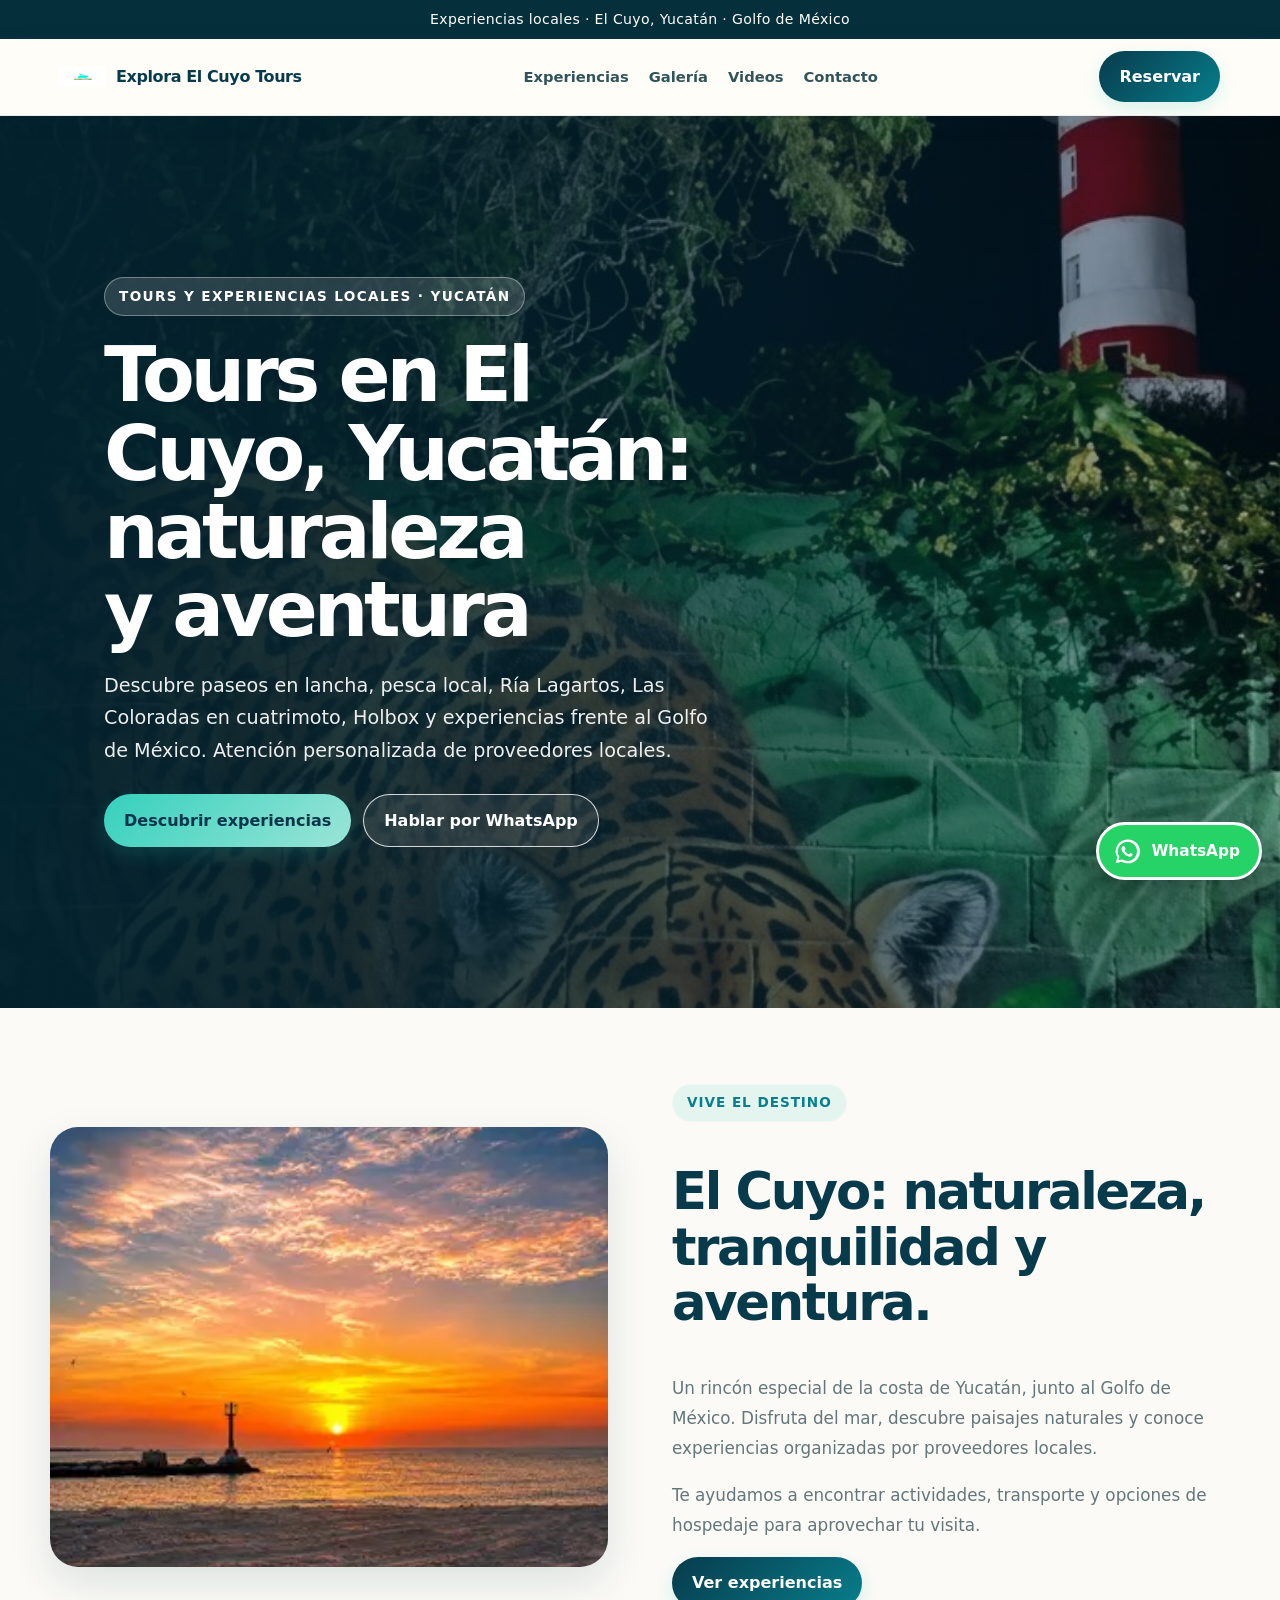
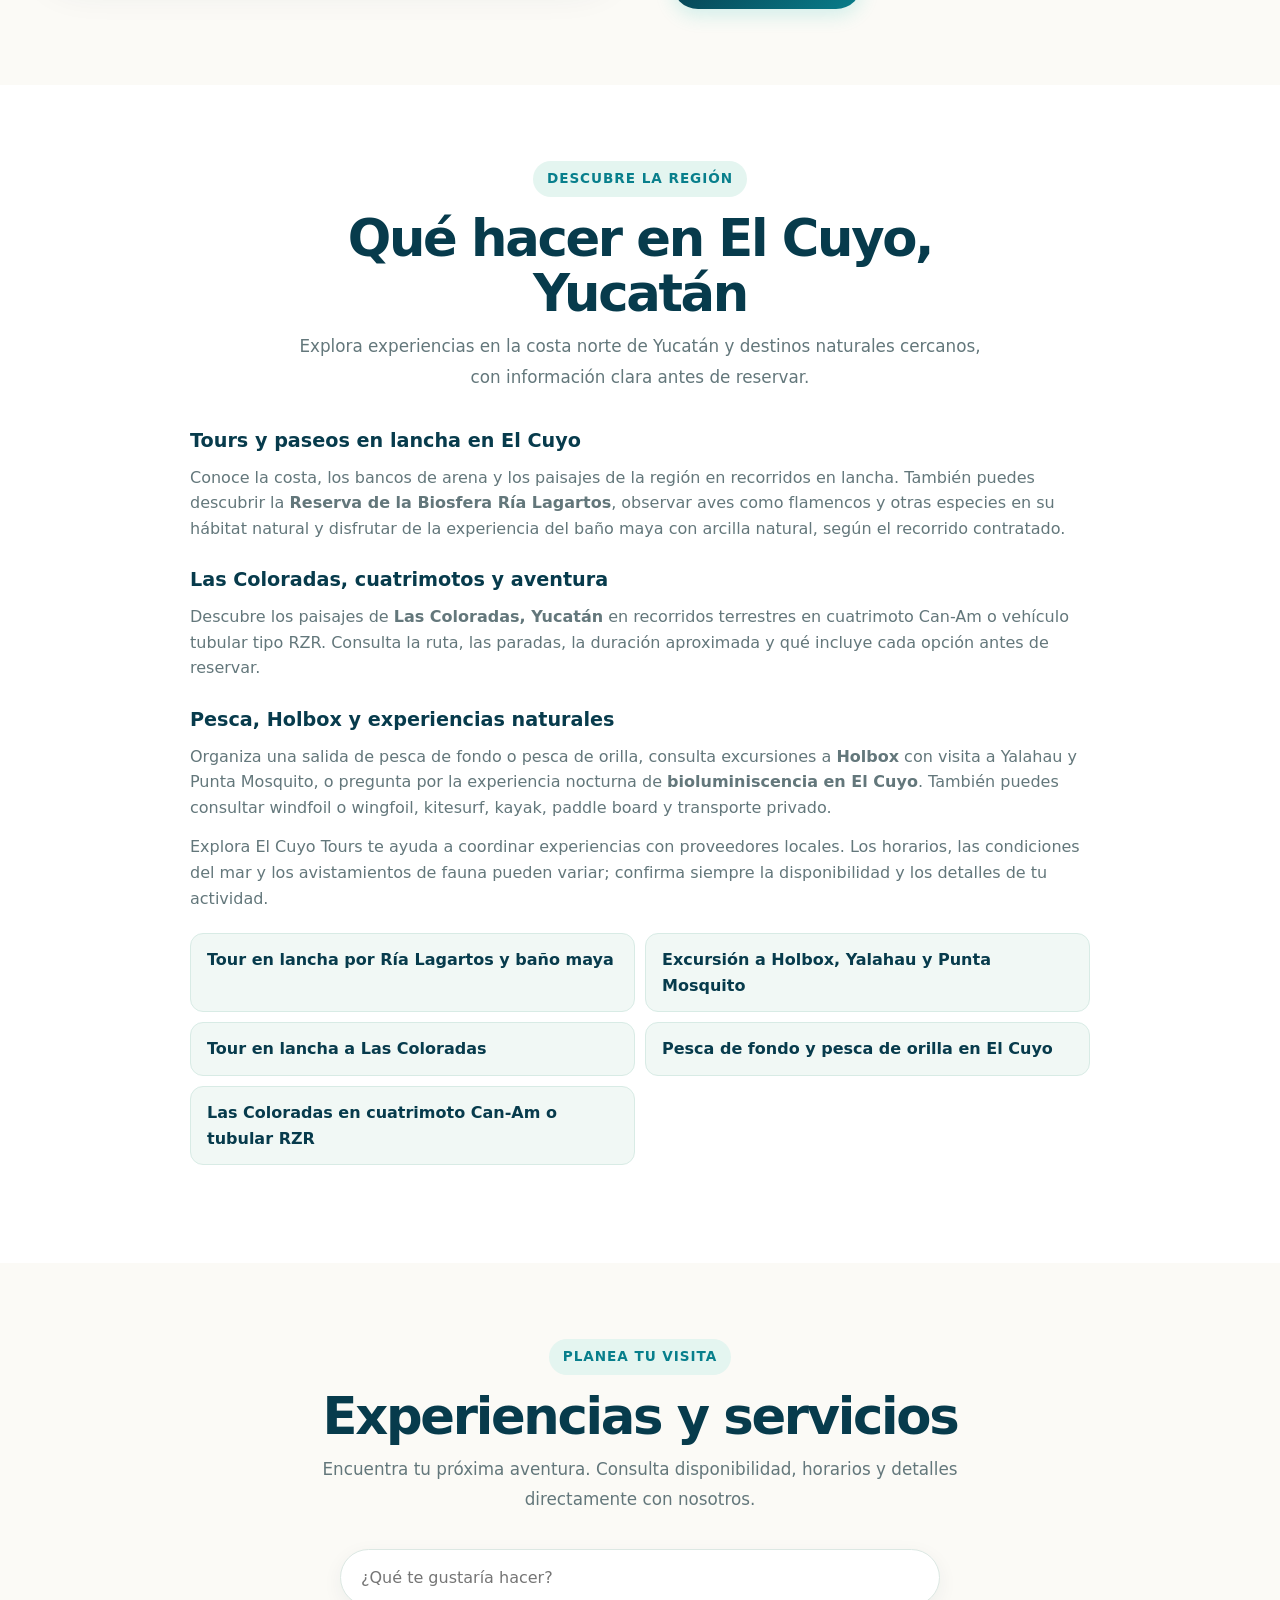
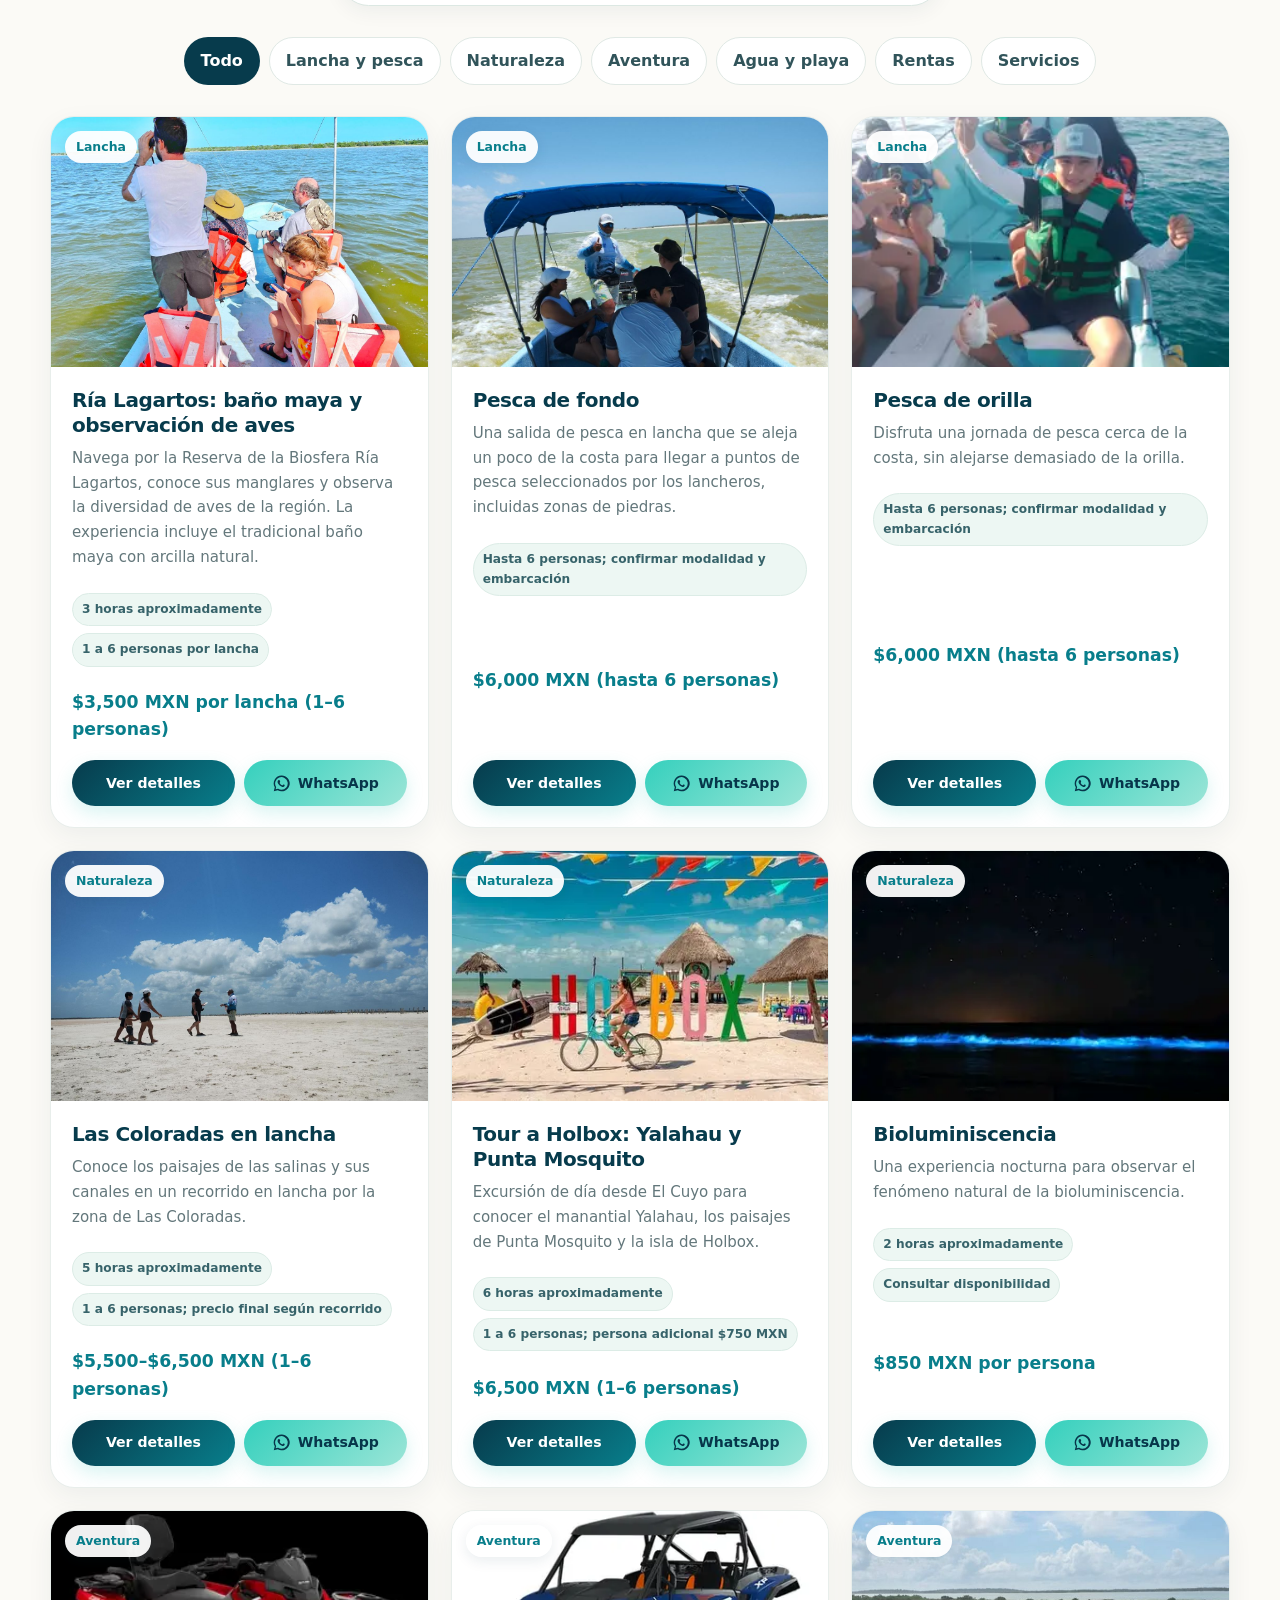
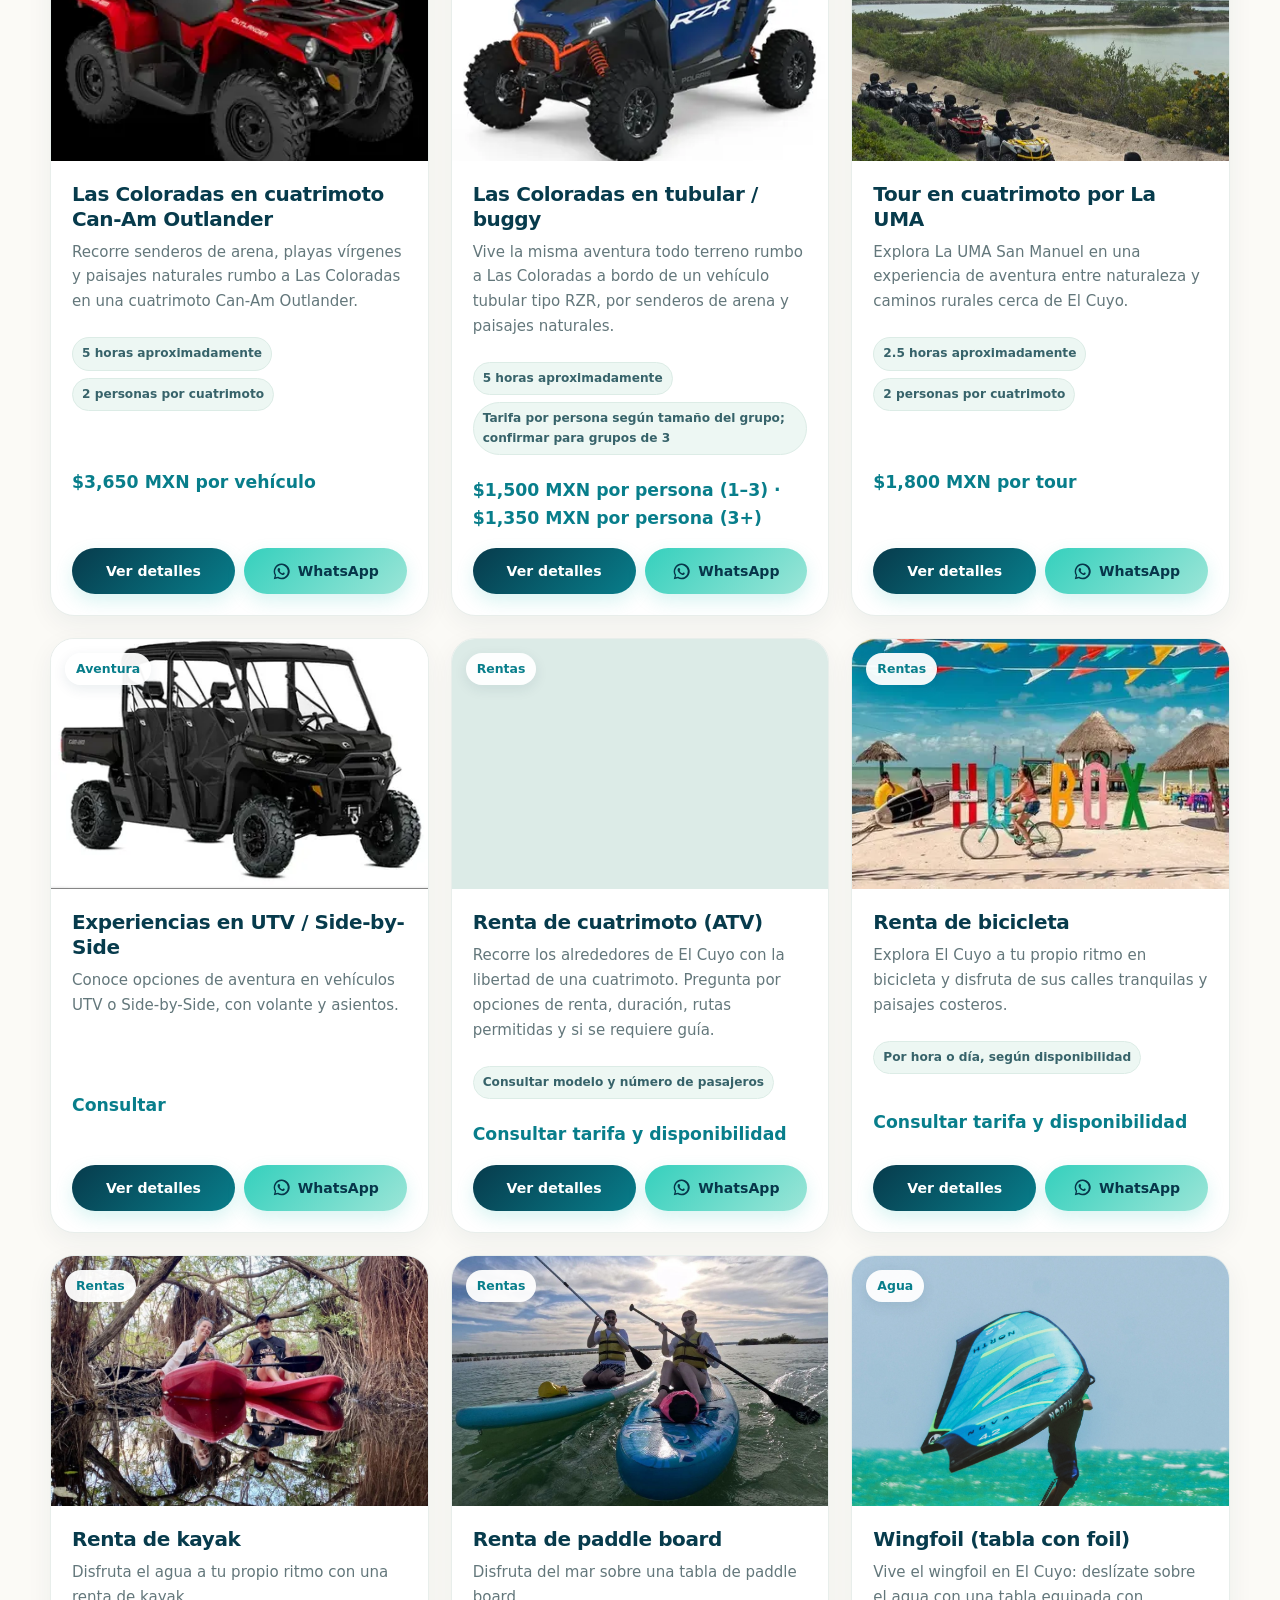
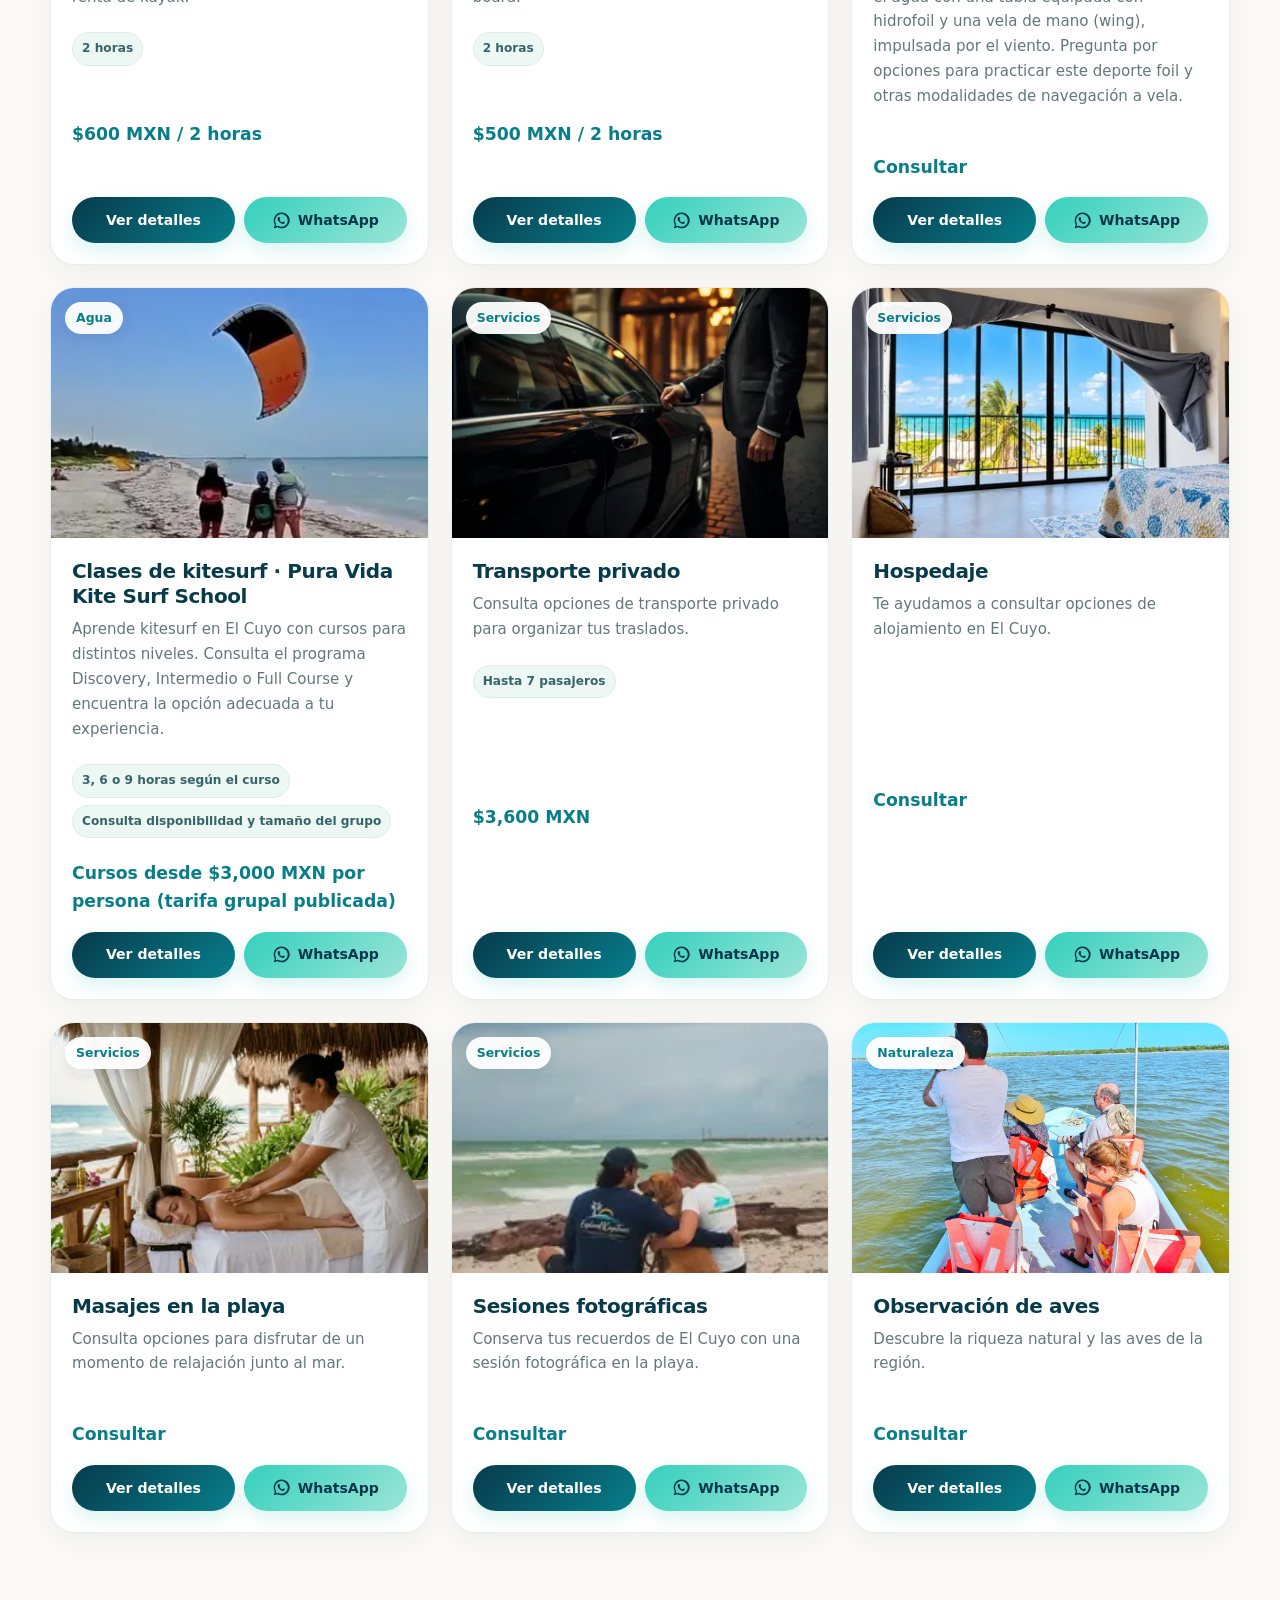
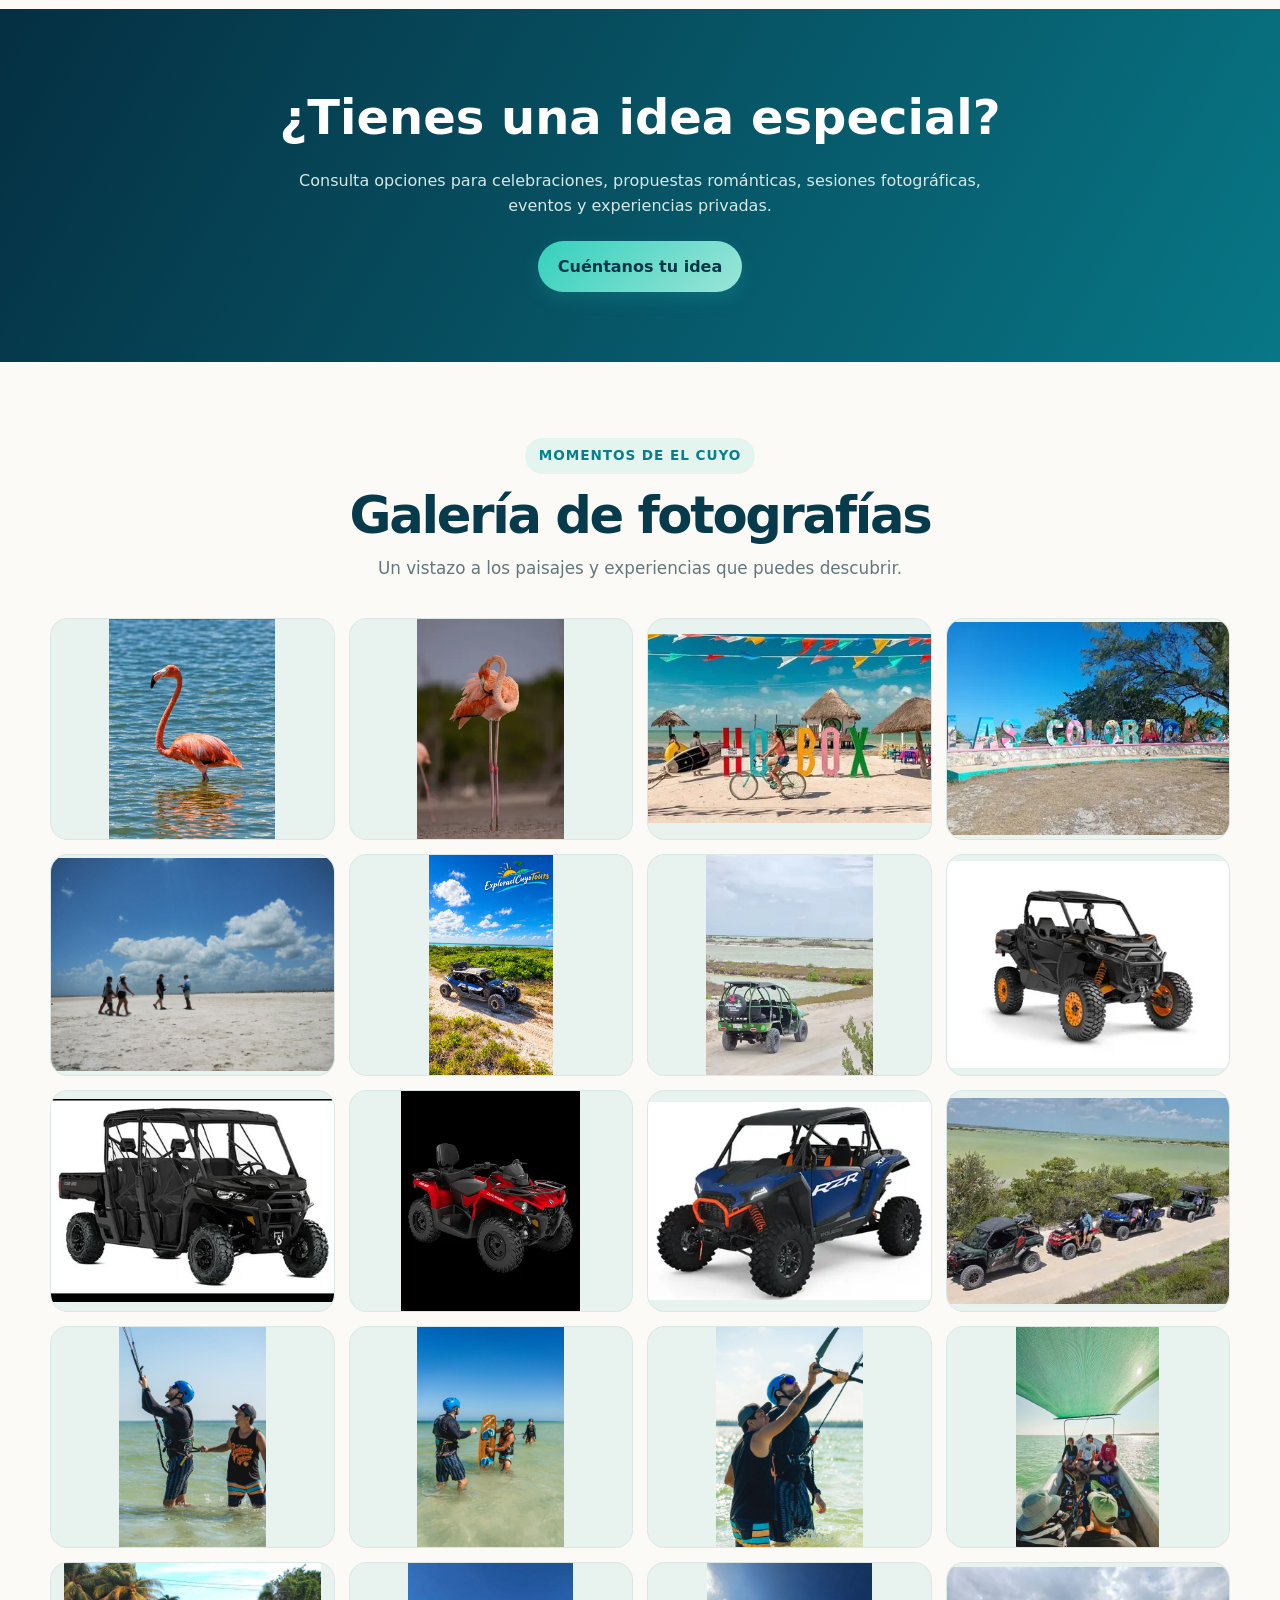
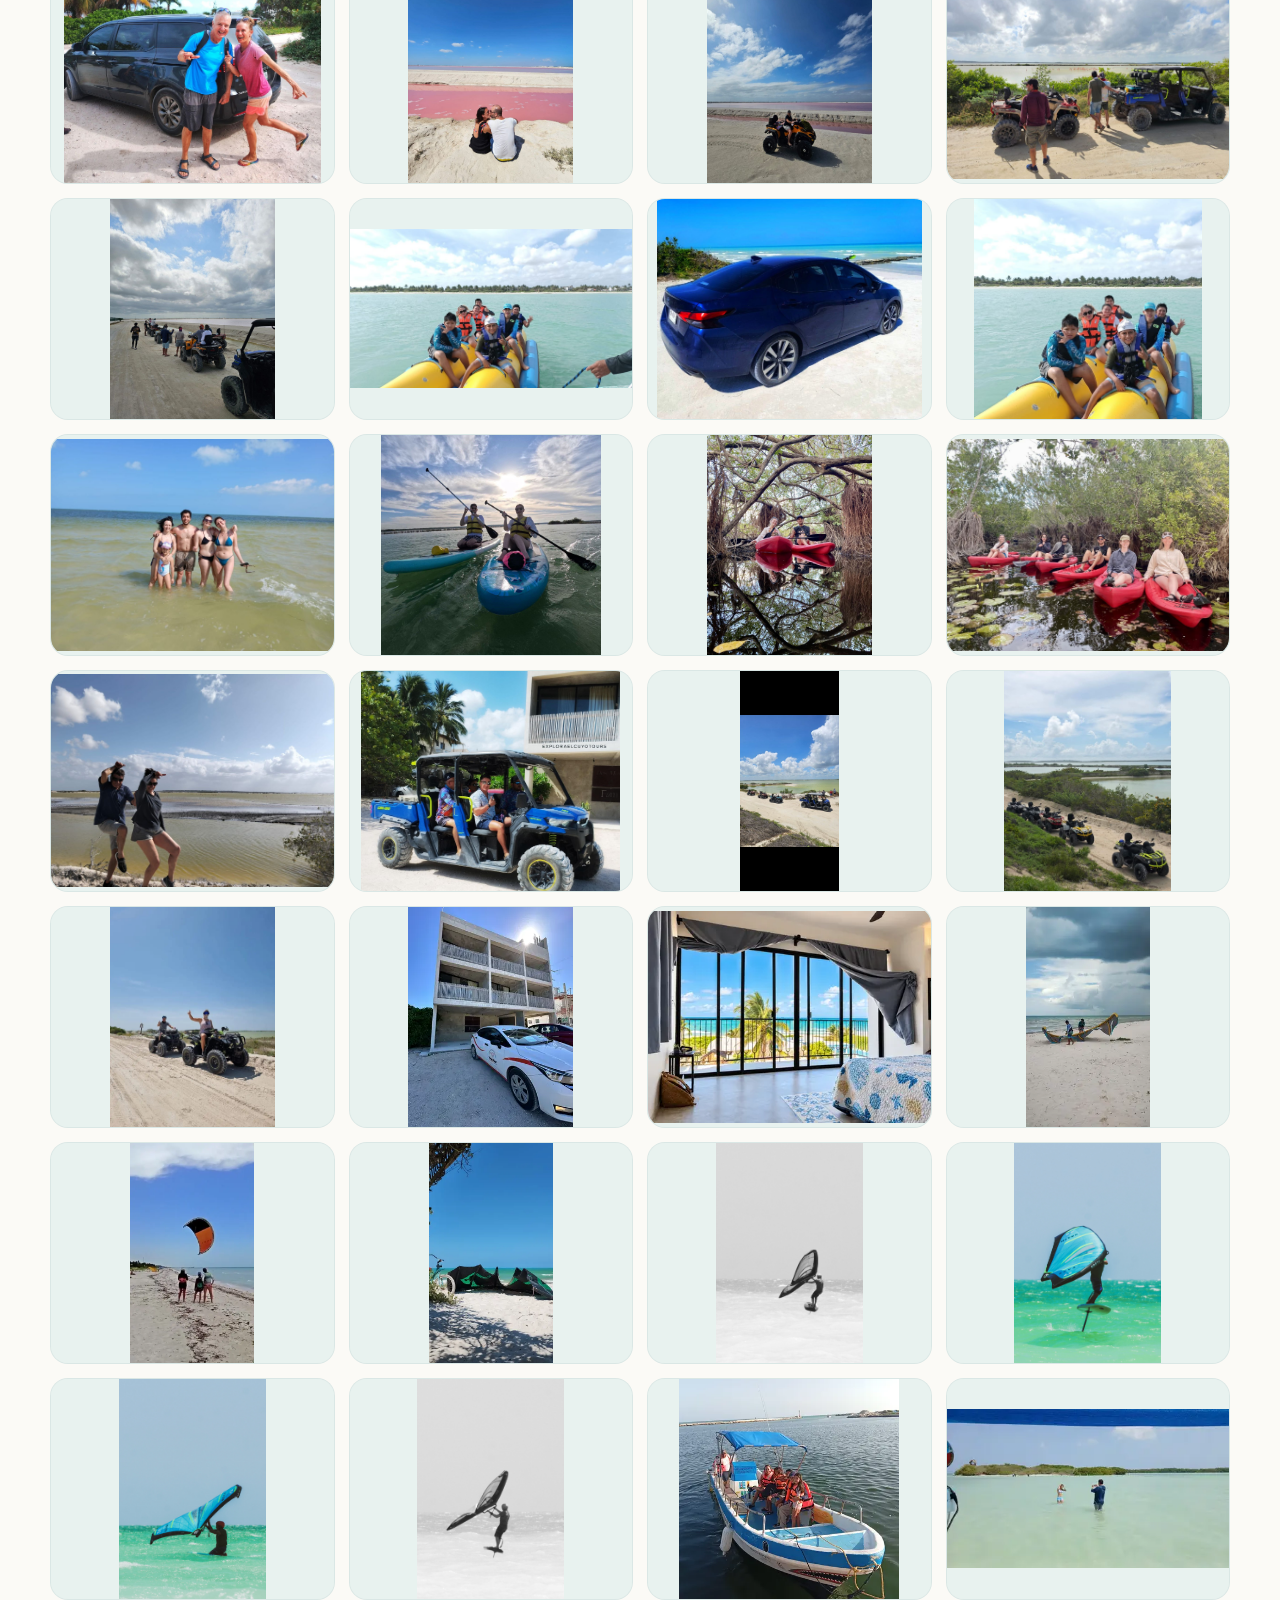
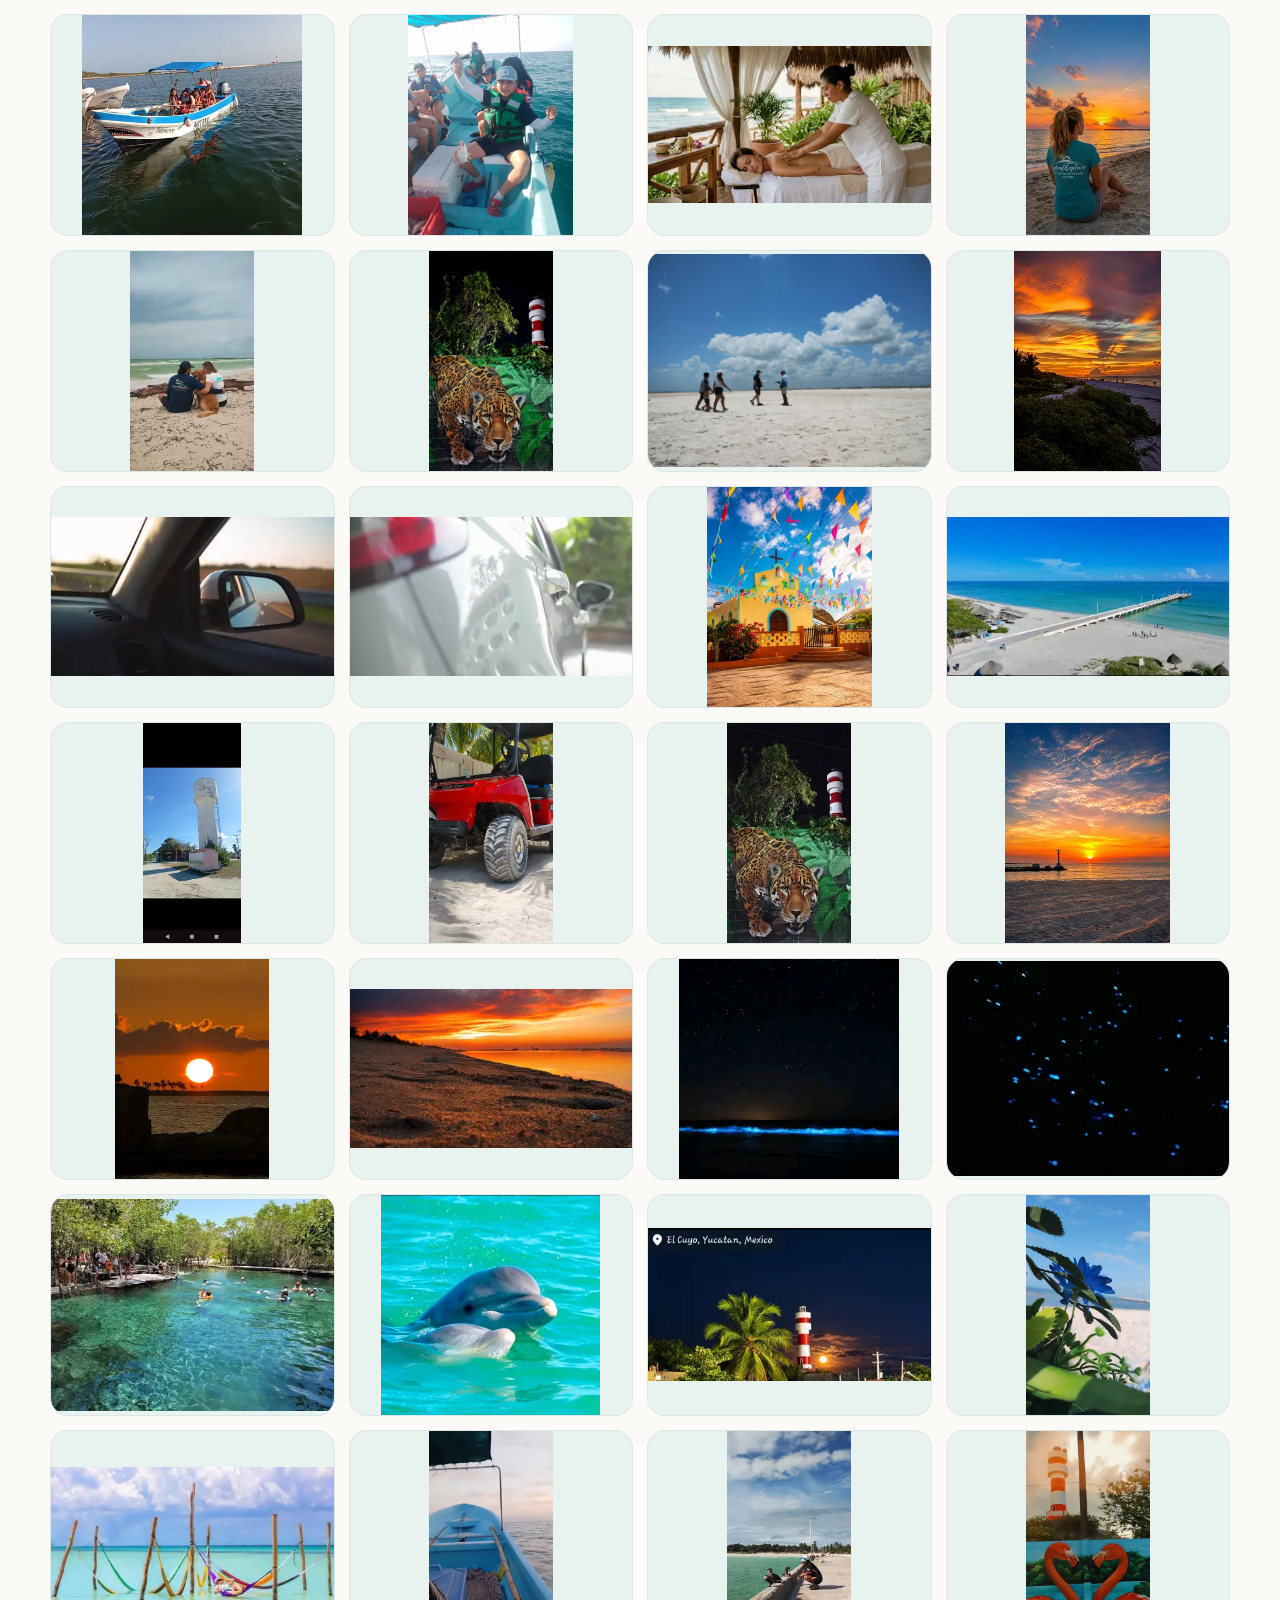
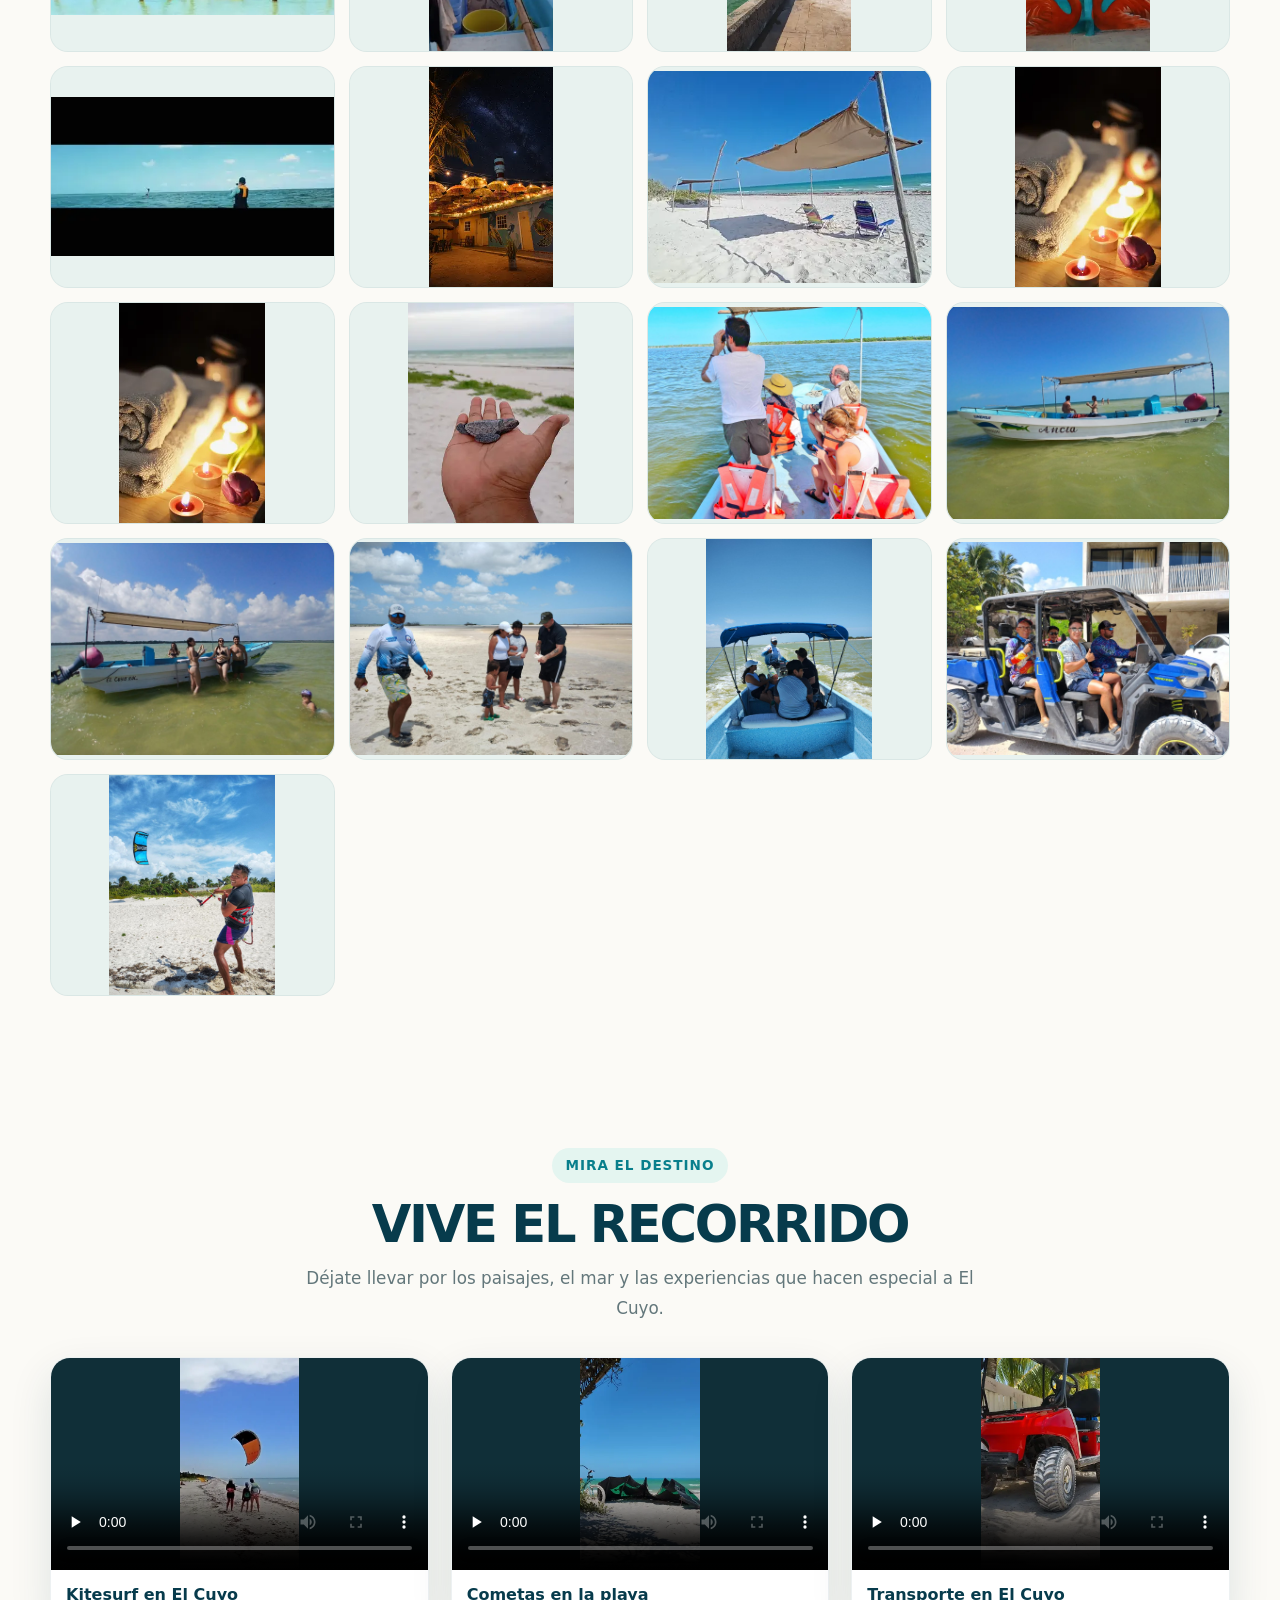
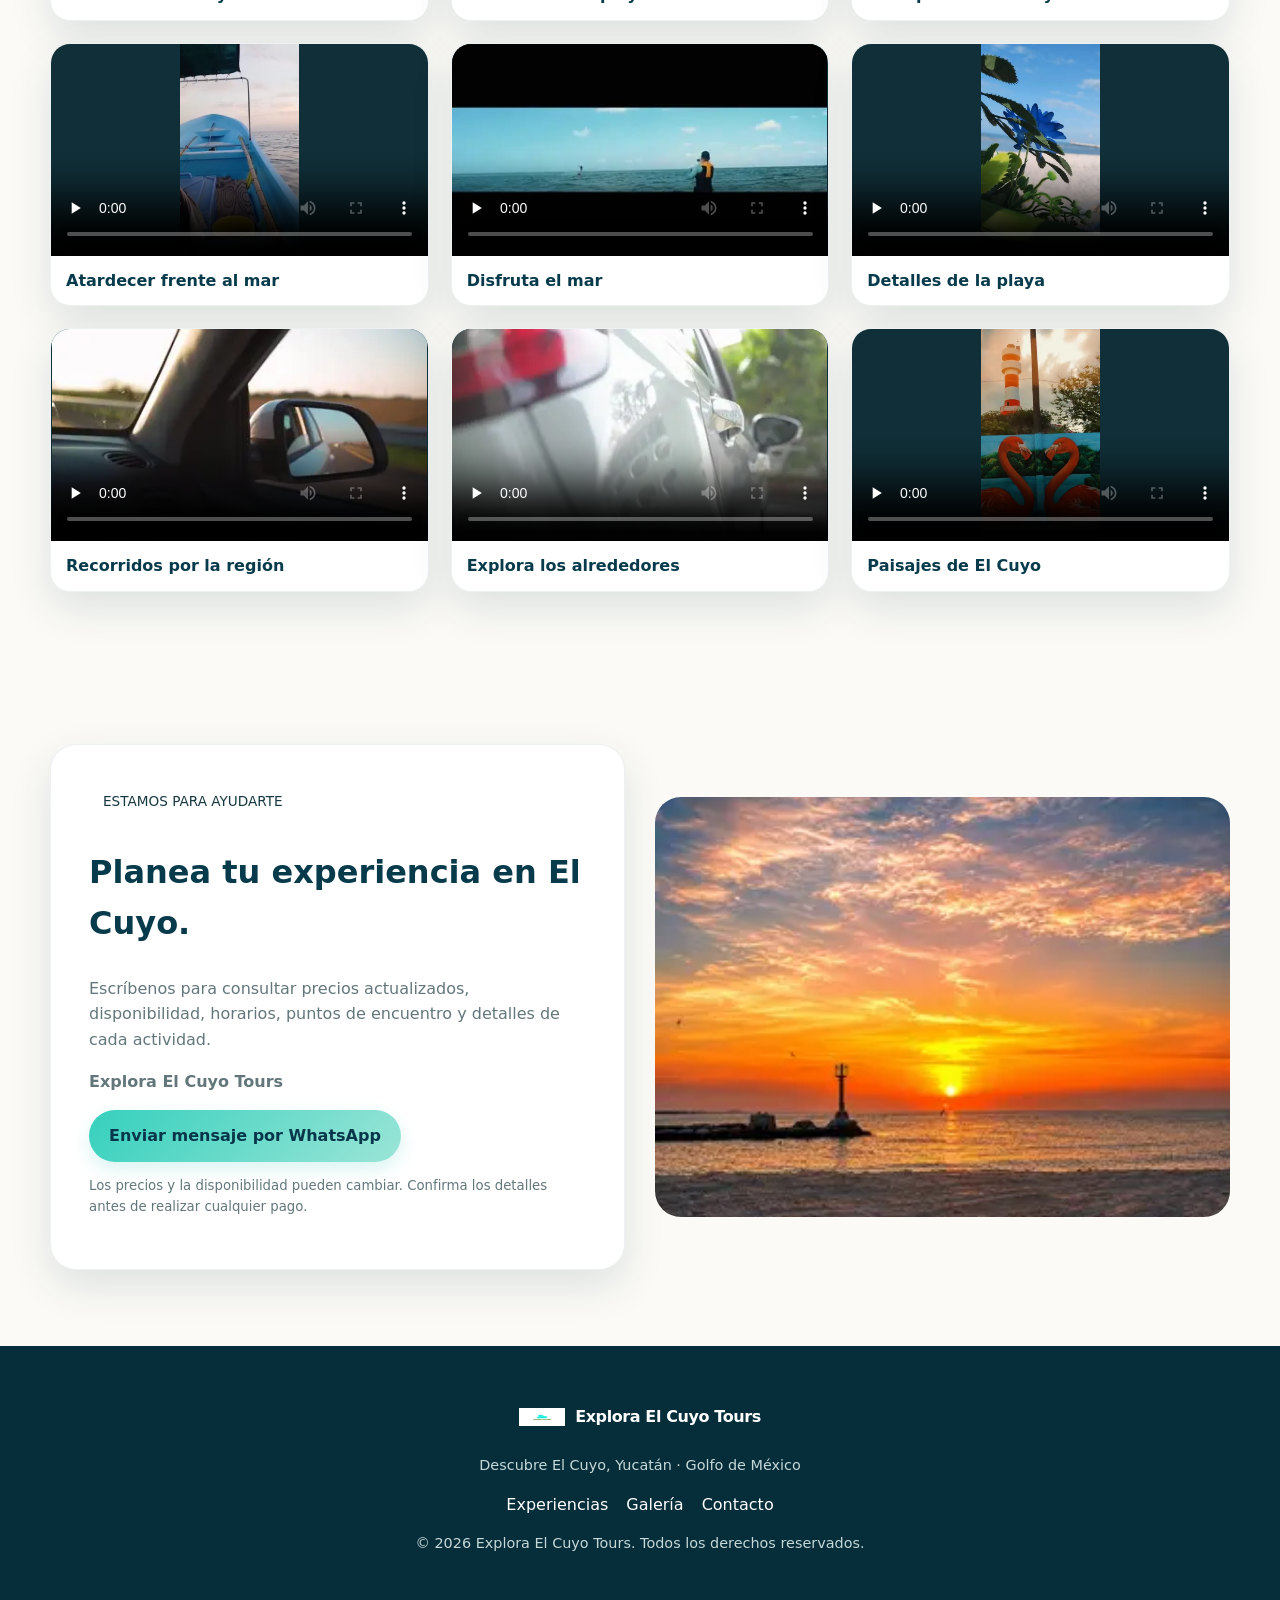
==== commit 8ea04188: "Añade sección de rentas: cuatrimotos, bicicletas, kayaks y paddle board" ====
--- a/index.html
+++ b/index.html
@@ -842,7 +842,8 @@
 <button class="filter" data-filter="naturaleza">Naturaleza</button>
 <button class="filter" data-filter="aventura">Aventura</button>
 <button class="filter" data-filter="agua">Agua y playa</button>
-<button class="filter" data-filter="servicios">Servicios</button>
+<button class="filter" data-filter="rentas">Rentas</button>
+      <button class="filter" data-filter="servicios">Servicios</button>
 </div>
 <div class="cards" id="cards"></div>
 <div class="empty" id="empty">No encontramos experiencias con esa búsqueda.</div>
@@ -1114,8 +1115,28 @@
 note:"Servicio distinto al recorrido en cuatrimoto ATV. Confirma modelo, ruta, capacidad, disponibilidad y tarifa."
 },
 {
+title:"Renta de cuatrimoto (ATV)",
+category:"rentas",
+image:"g10-atv-riders.jpg",
+price:"Consultar tarifa y disponibilidad",
+description:"Recorre los alrededores de El Cuyo con la libertad de una cuatrimoto. Pregunta por opciones de renta, duración, rutas permitidas y si se requiere guía.",
+note:"Servicio de renta sujeto a disponibilidad. La tarifa, depósito, requisitos de conducción, edad mínima, combustible, seguro y condiciones de uso deben confirmarse directamente antes de reservar.",
+capacity:"Consultar modelo y número de pasajeros",
+keywords:["renta de cuatrimoto","alquiler de ATV","ATV","cuatrimoto en El Cuyo"]
+},
+{
+title:"Renta de bicicleta",
+category:"rentas",
+image:"coloradas_holbox_letras_playa_bicicleta.webp",
+price:"Consultar tarifa y disponibilidad",
+description:"Explora El Cuyo a tu propio ritmo en bicicleta y disfruta de sus calles tranquilas y paisajes costeros.",
+note:"La fotografía es ilustrativa y corresponde a otro destino; estamos pendientes de sustituirla por una imagen propia de bicicletas en El Cuyo. Confirma tarifa, tipo de bicicleta, duración, depósito y disponibilidad.",
+duration:"Por hora o día, según disponibilidad",
+keywords:["renta de bicicleta","alquiler de bicicleta","bicicletas en El Cuyo"]
+},
+{
 title:"Renta de kayak",
-category:"agua",
+category:"rentas",
 image:"h03-kayak-1.jpg",
 price:"$600 MXN / 2 horas",
 description:"Disfruta el agua a tu propio ritmo con una renta de kayak.",
@@ -1124,7 +1145,7 @@
 },
 {
 title:"Renta de paddle board",
-category:"agua",
+category:"rentas",
 image:"h02-sup.jpg",
 price:"$500 MXN / 2 horas",
 description:"Disfruta del mar sobre una tabla de paddle board.",
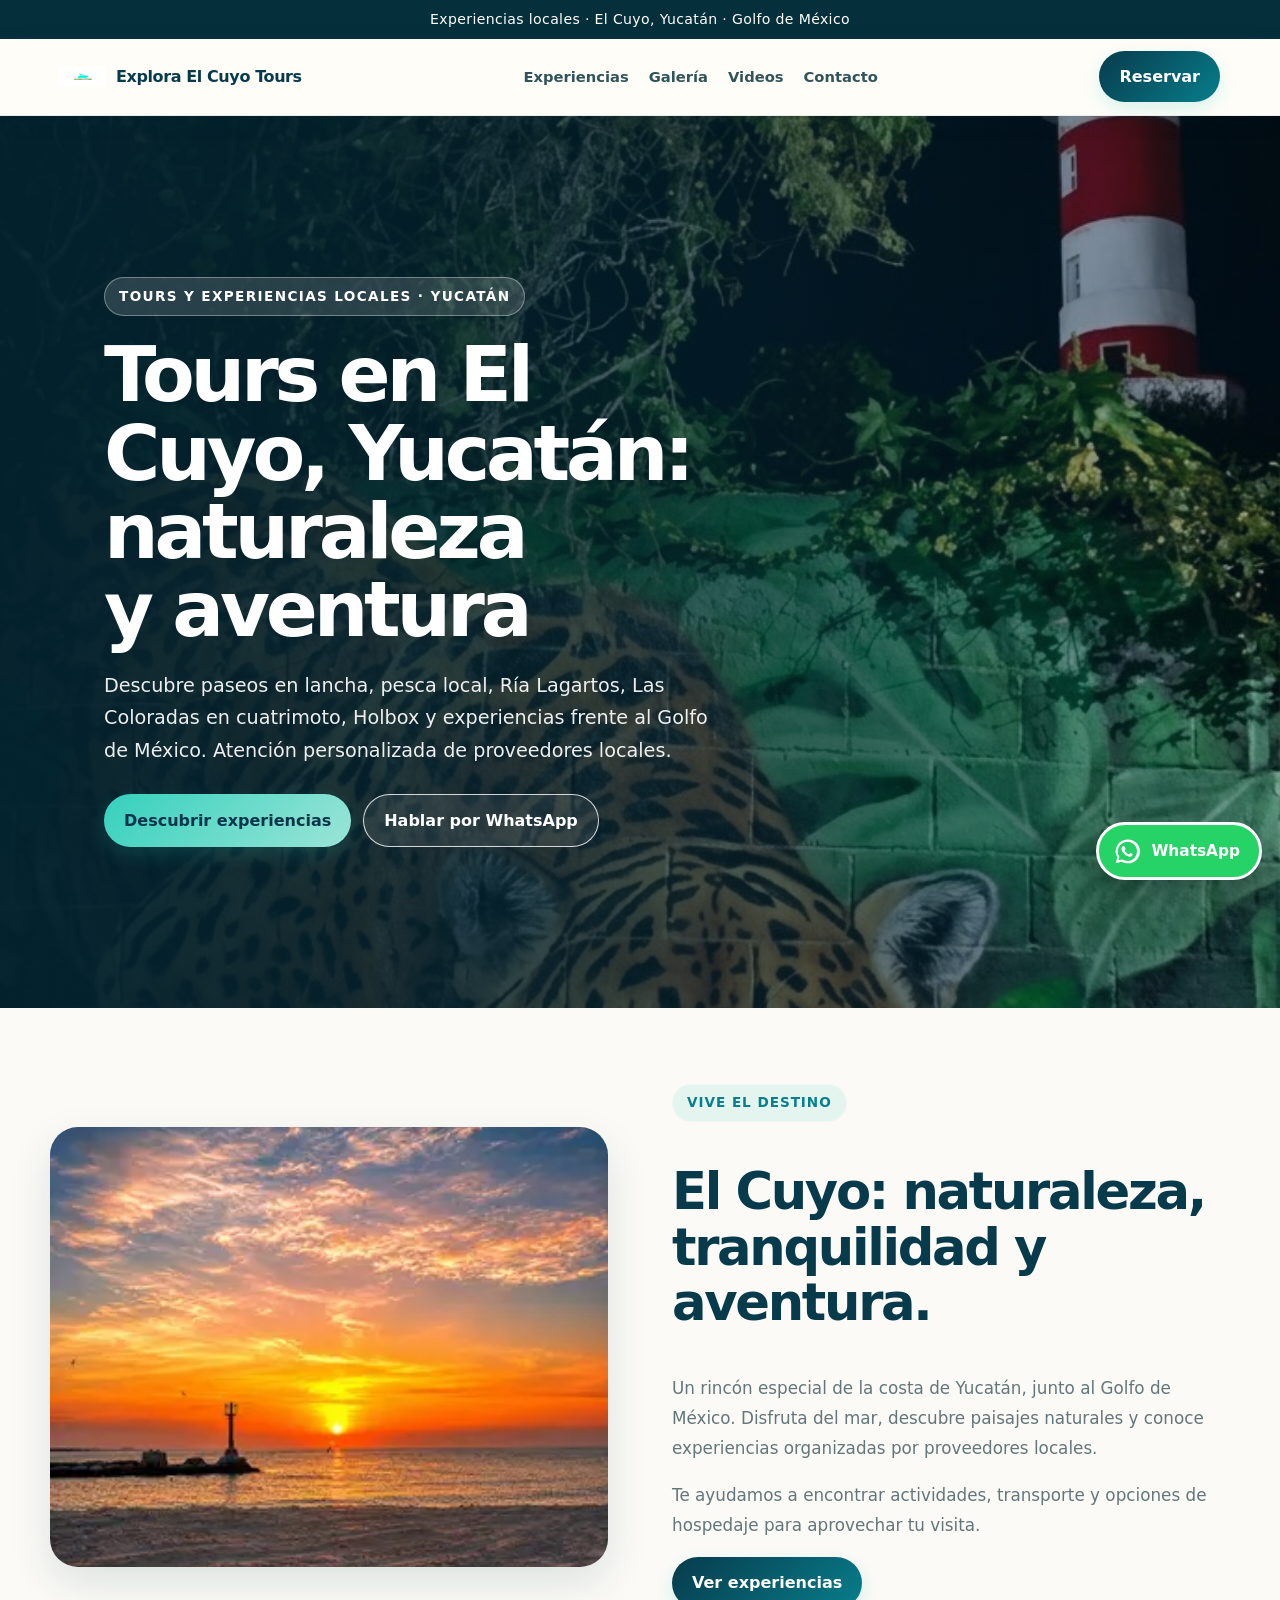
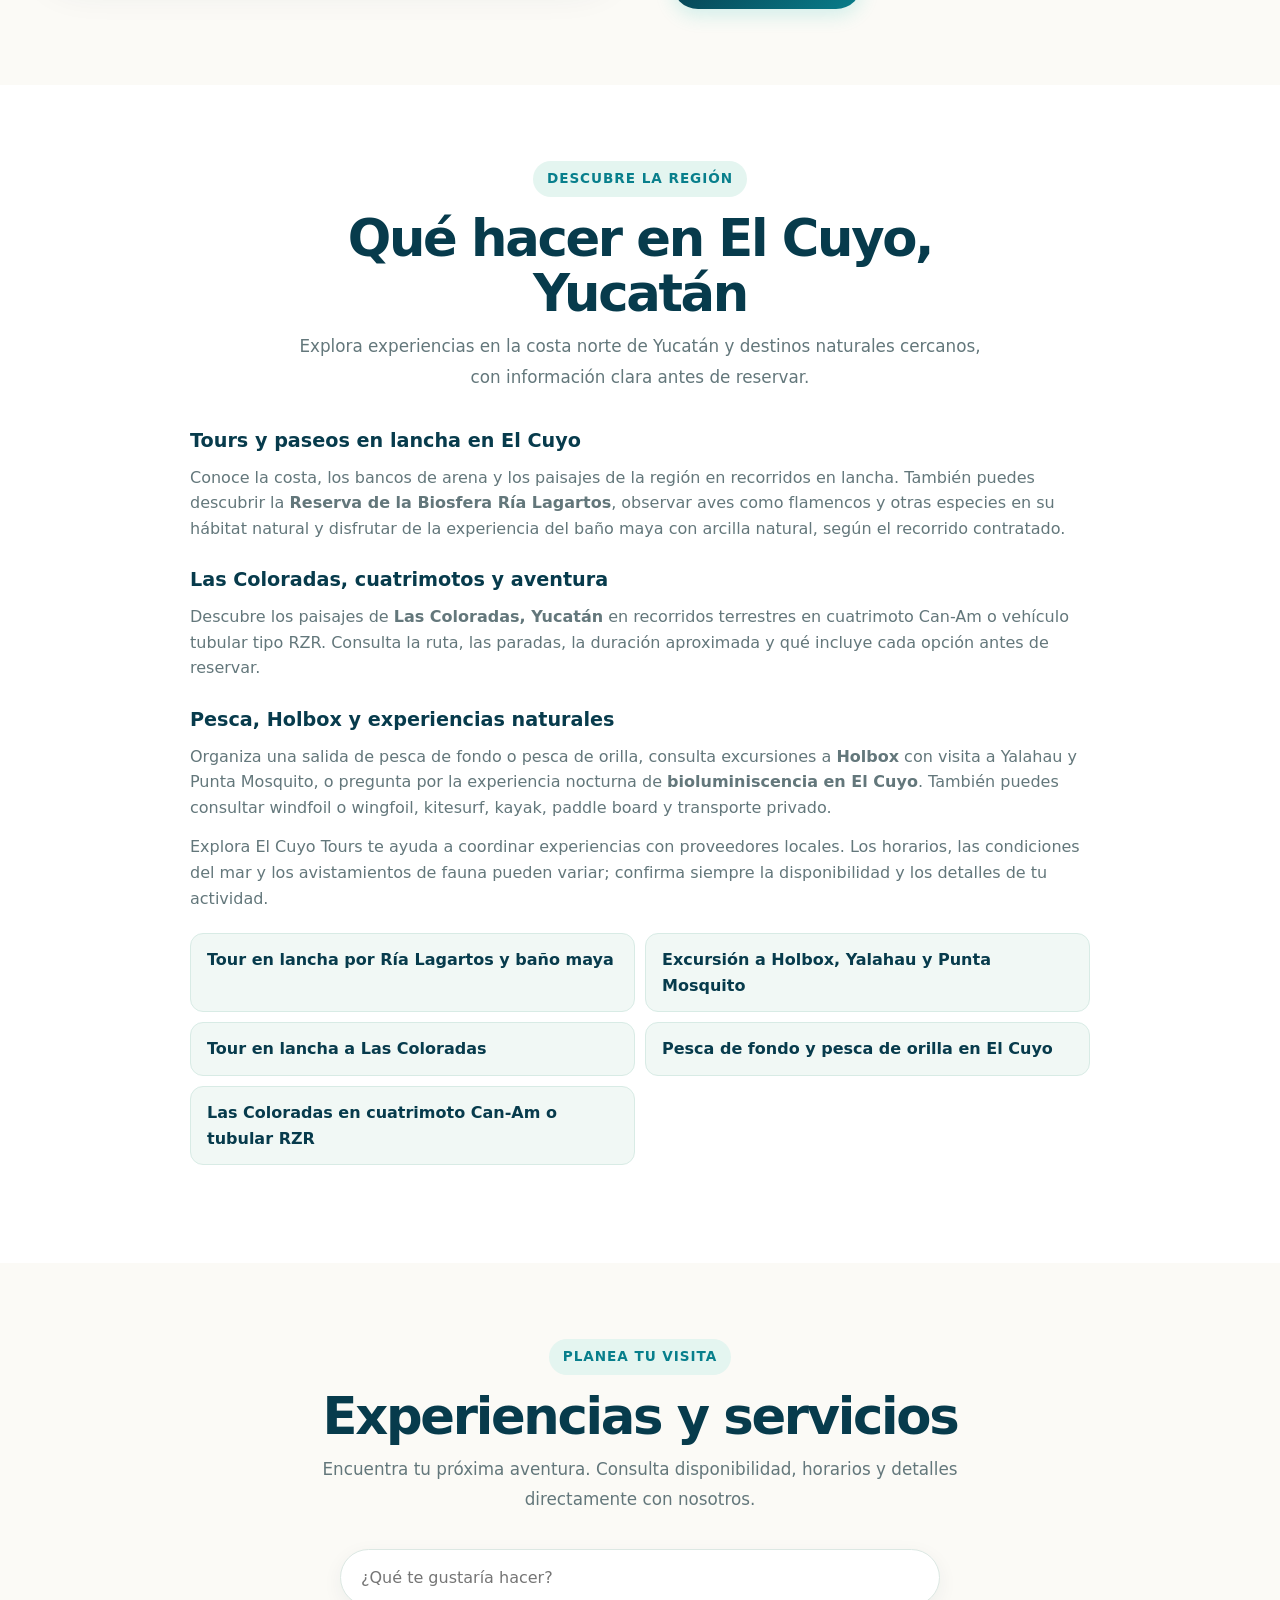
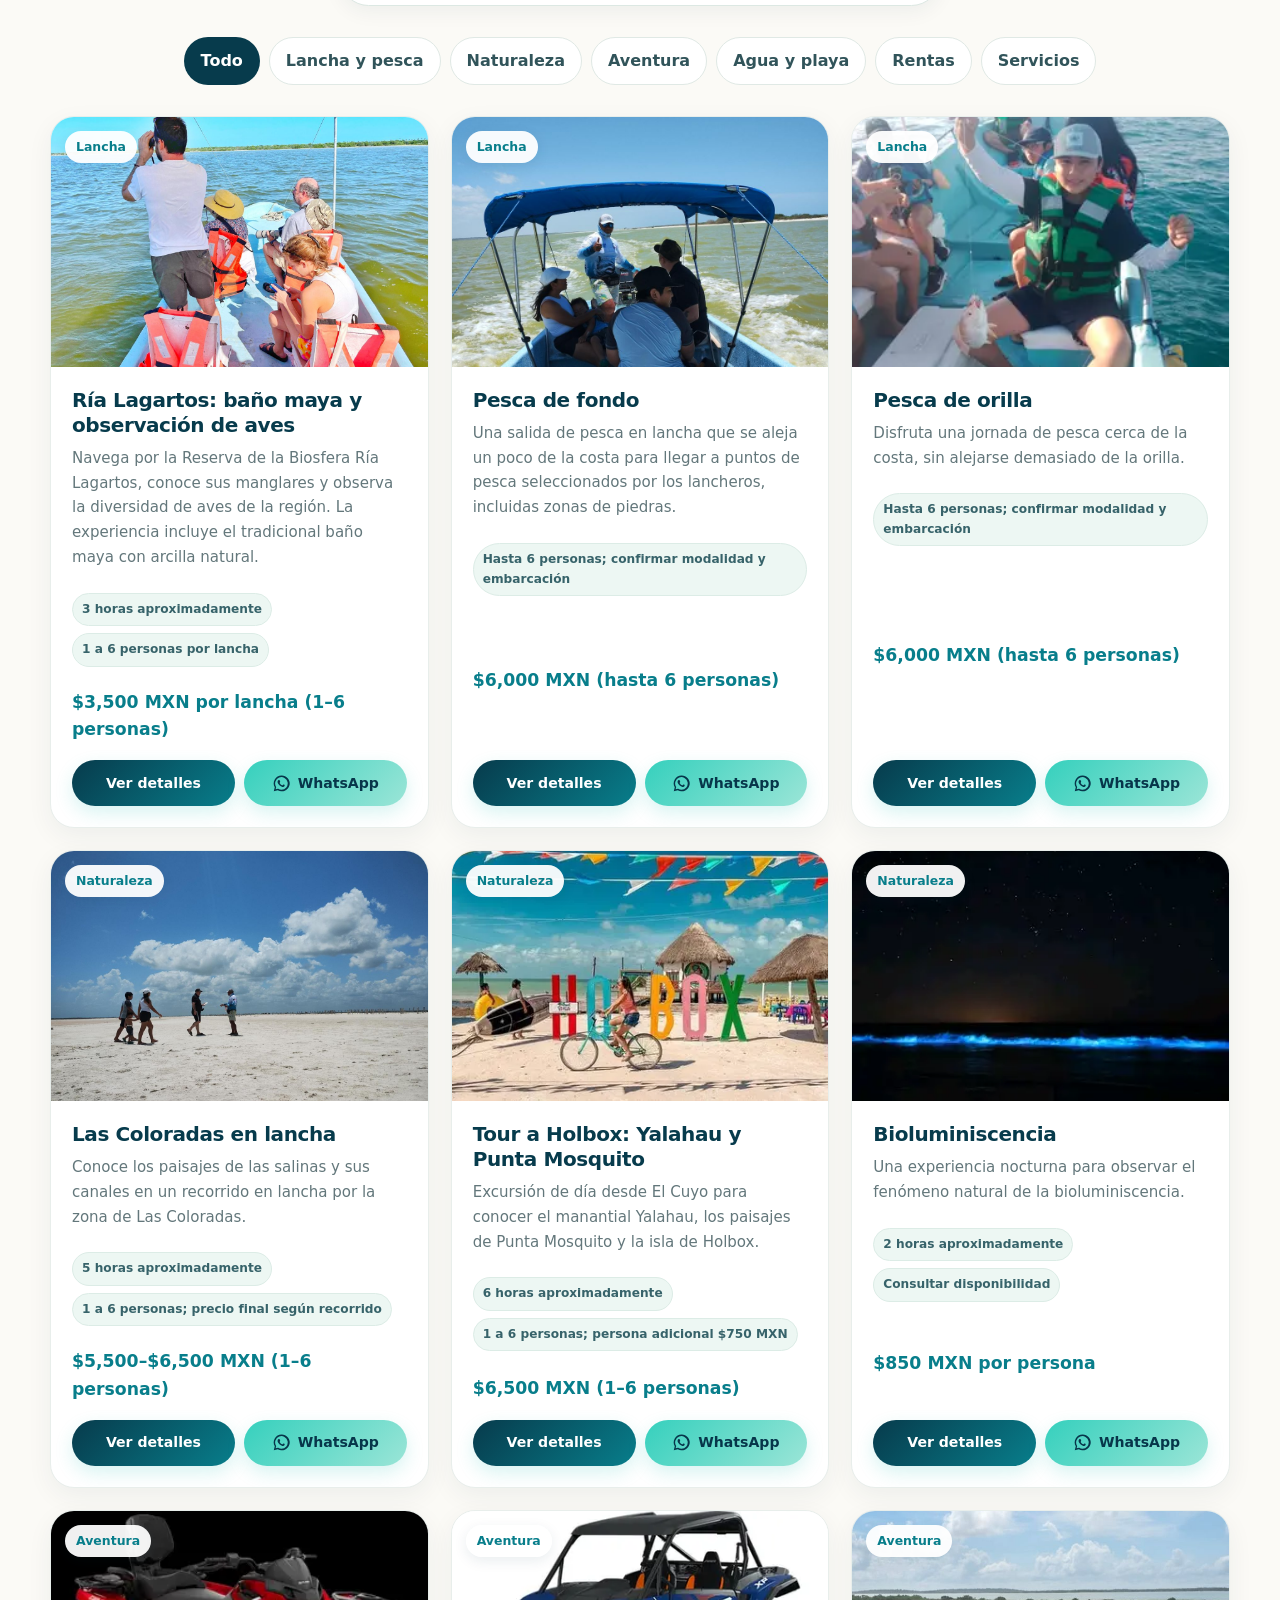
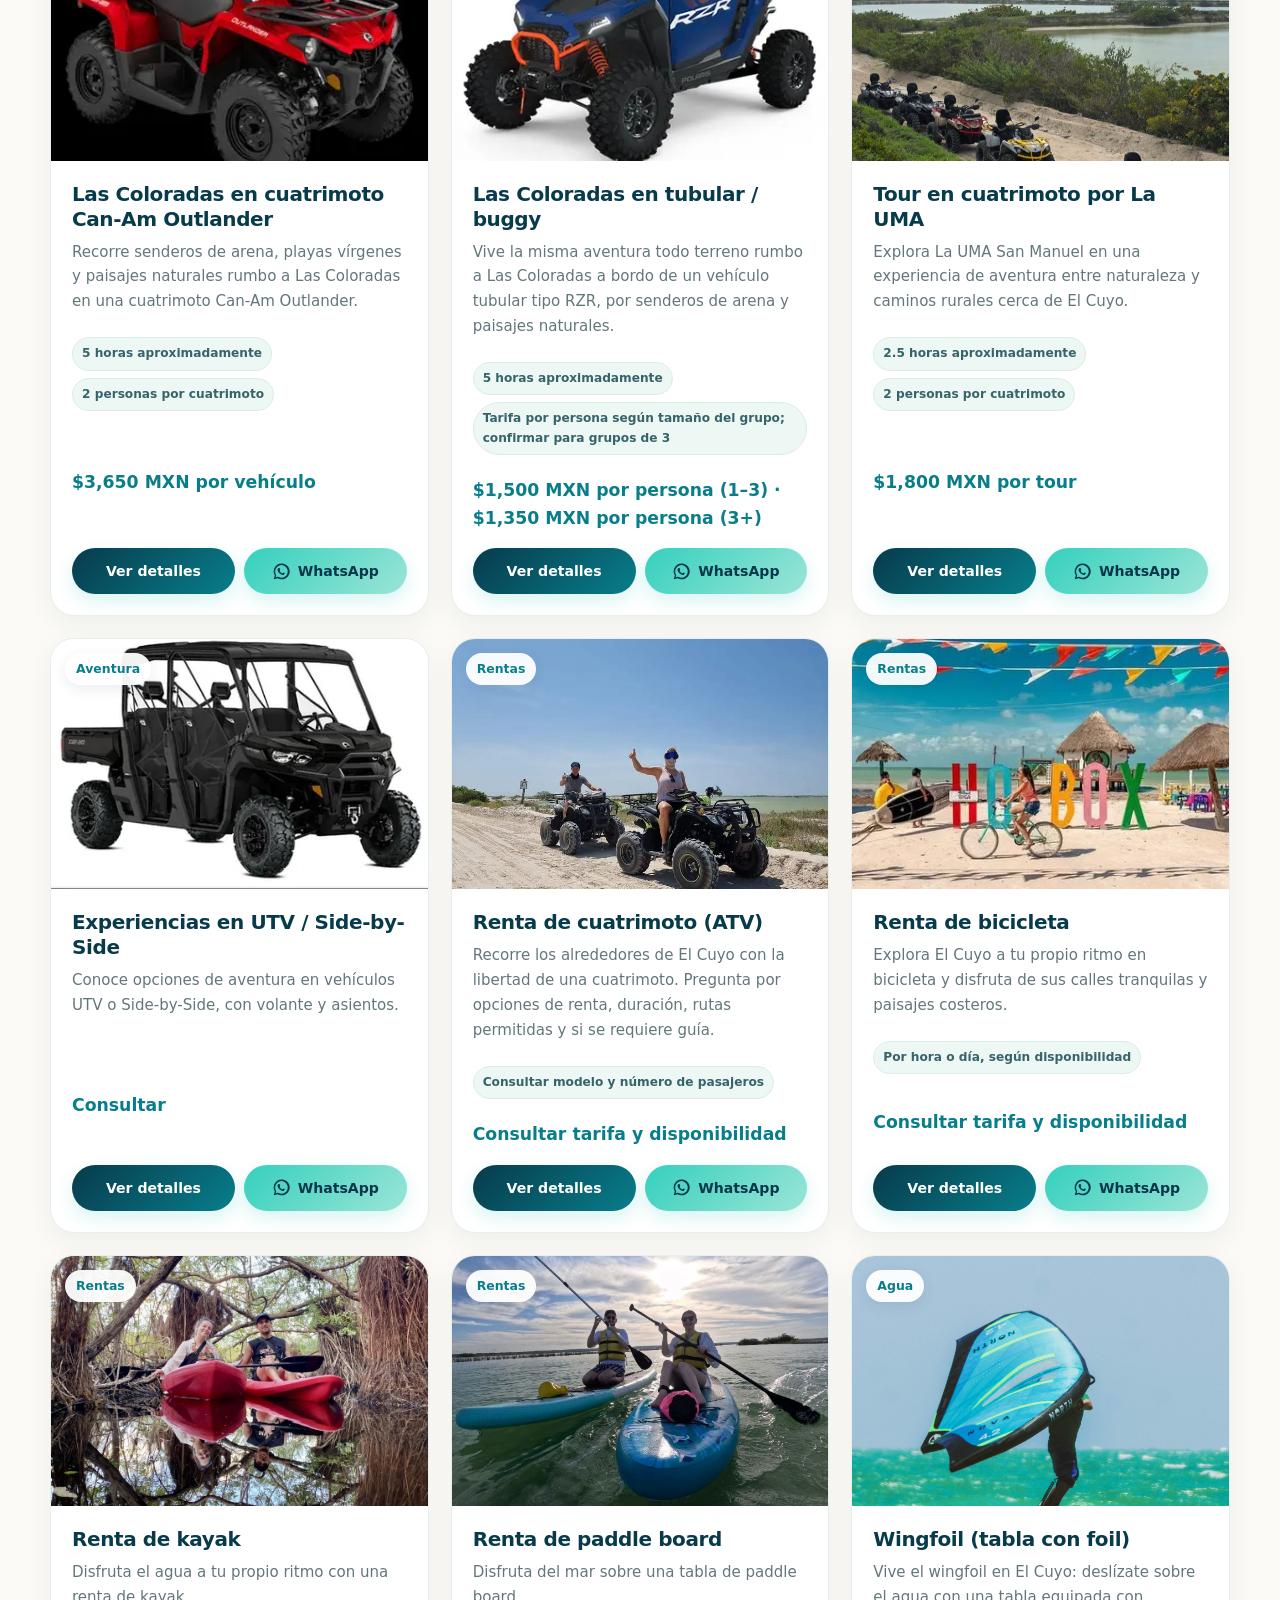
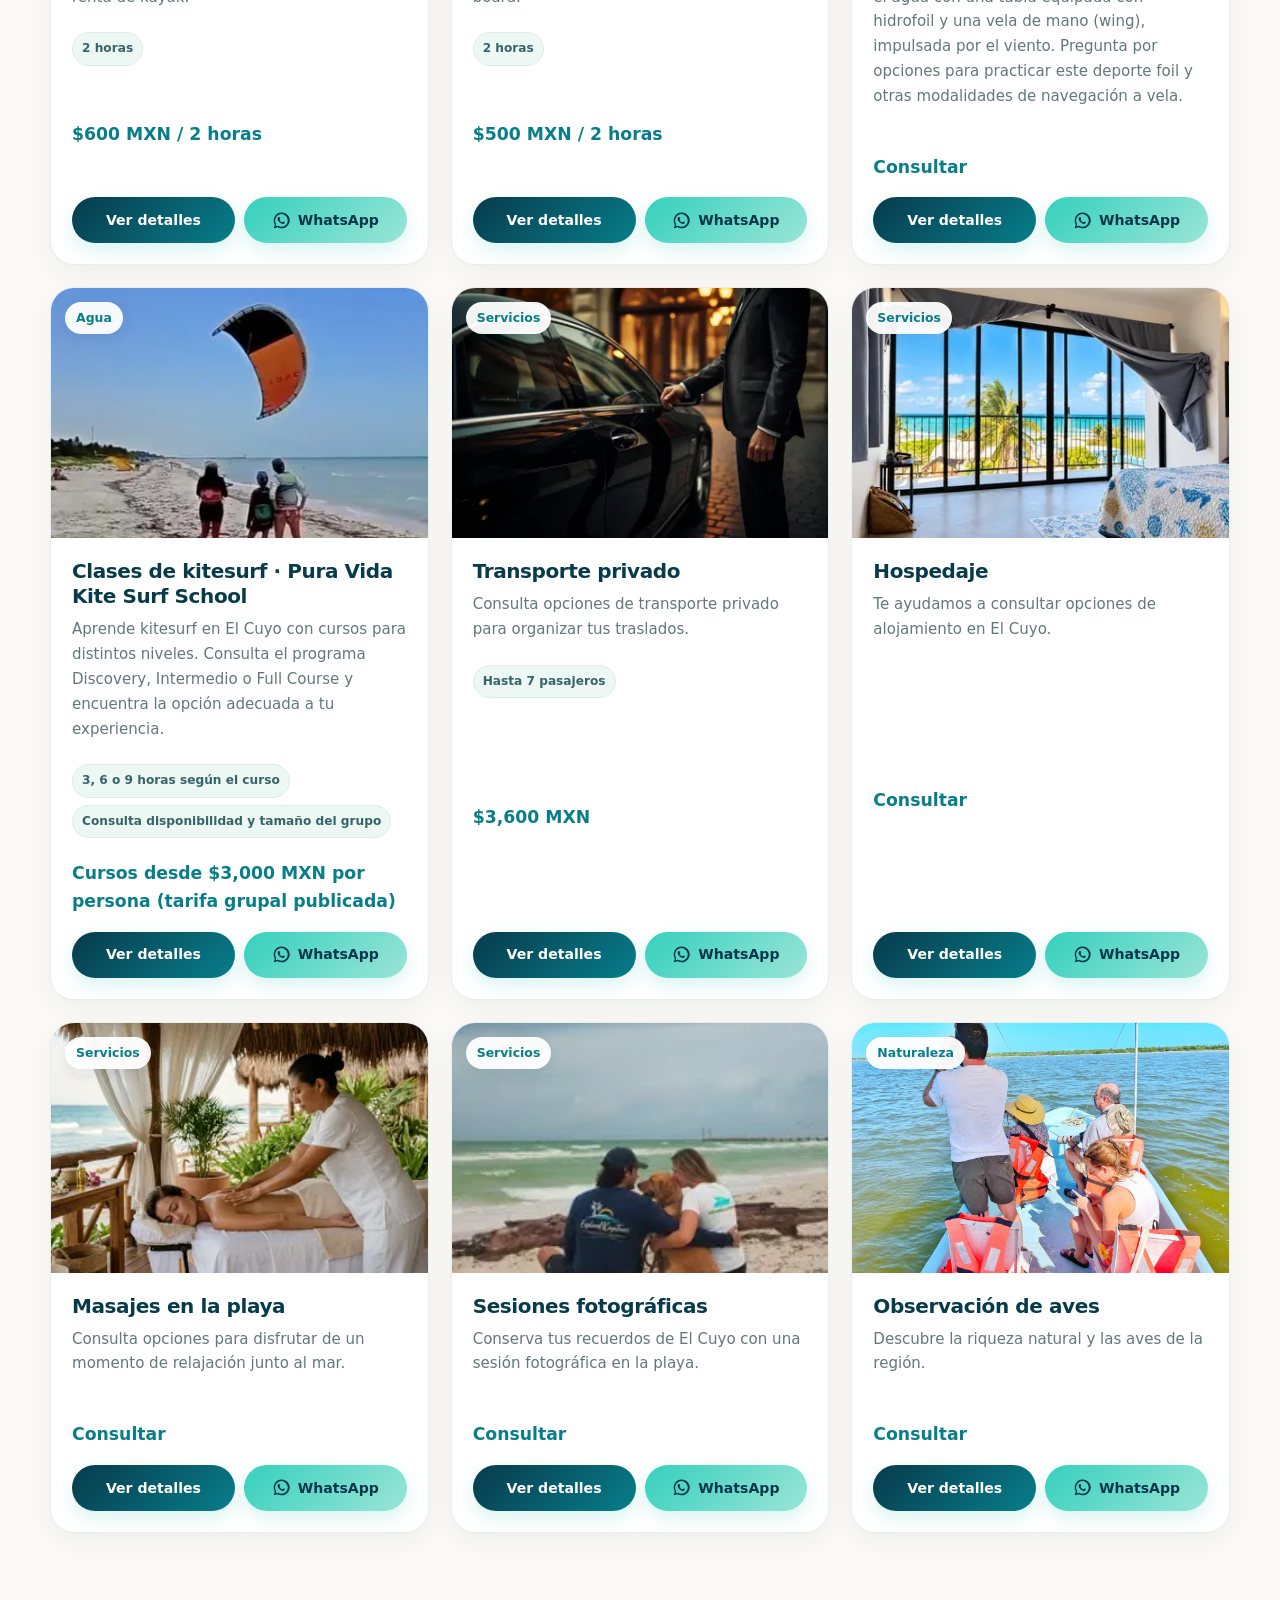
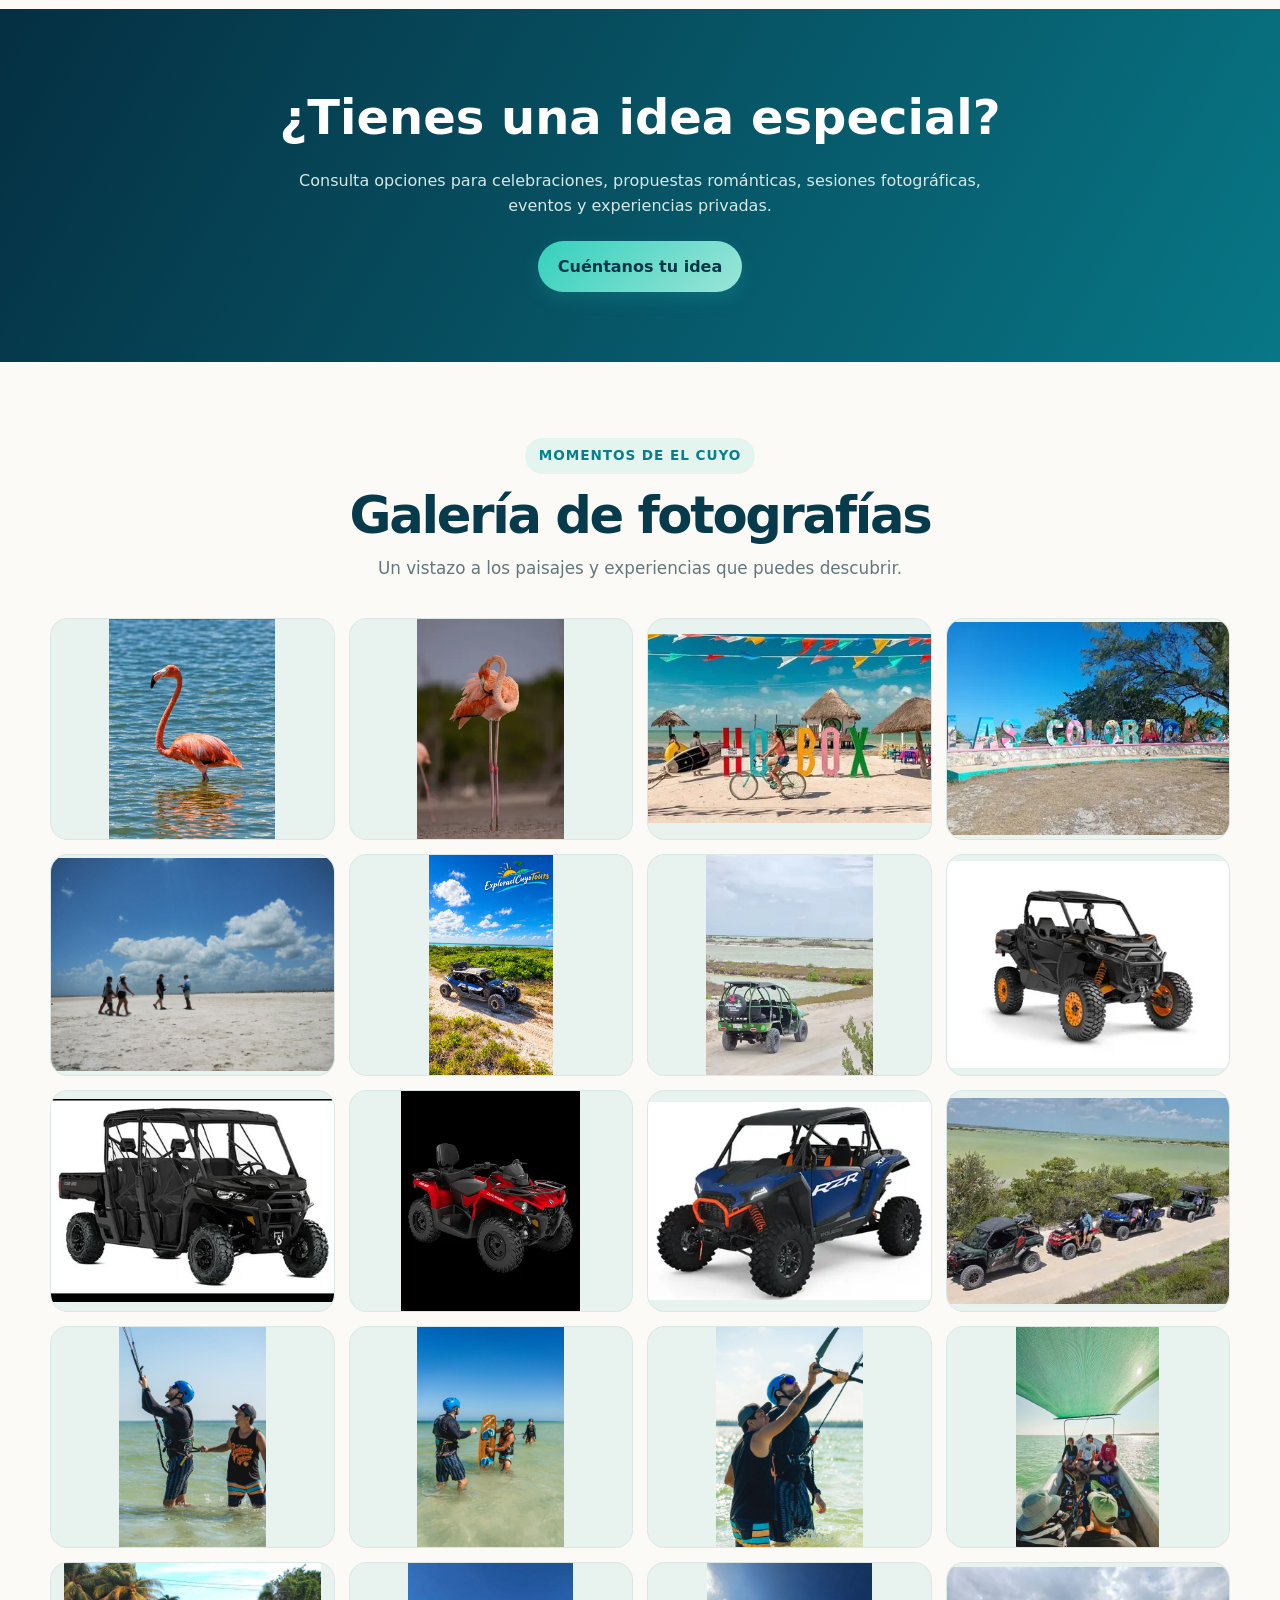
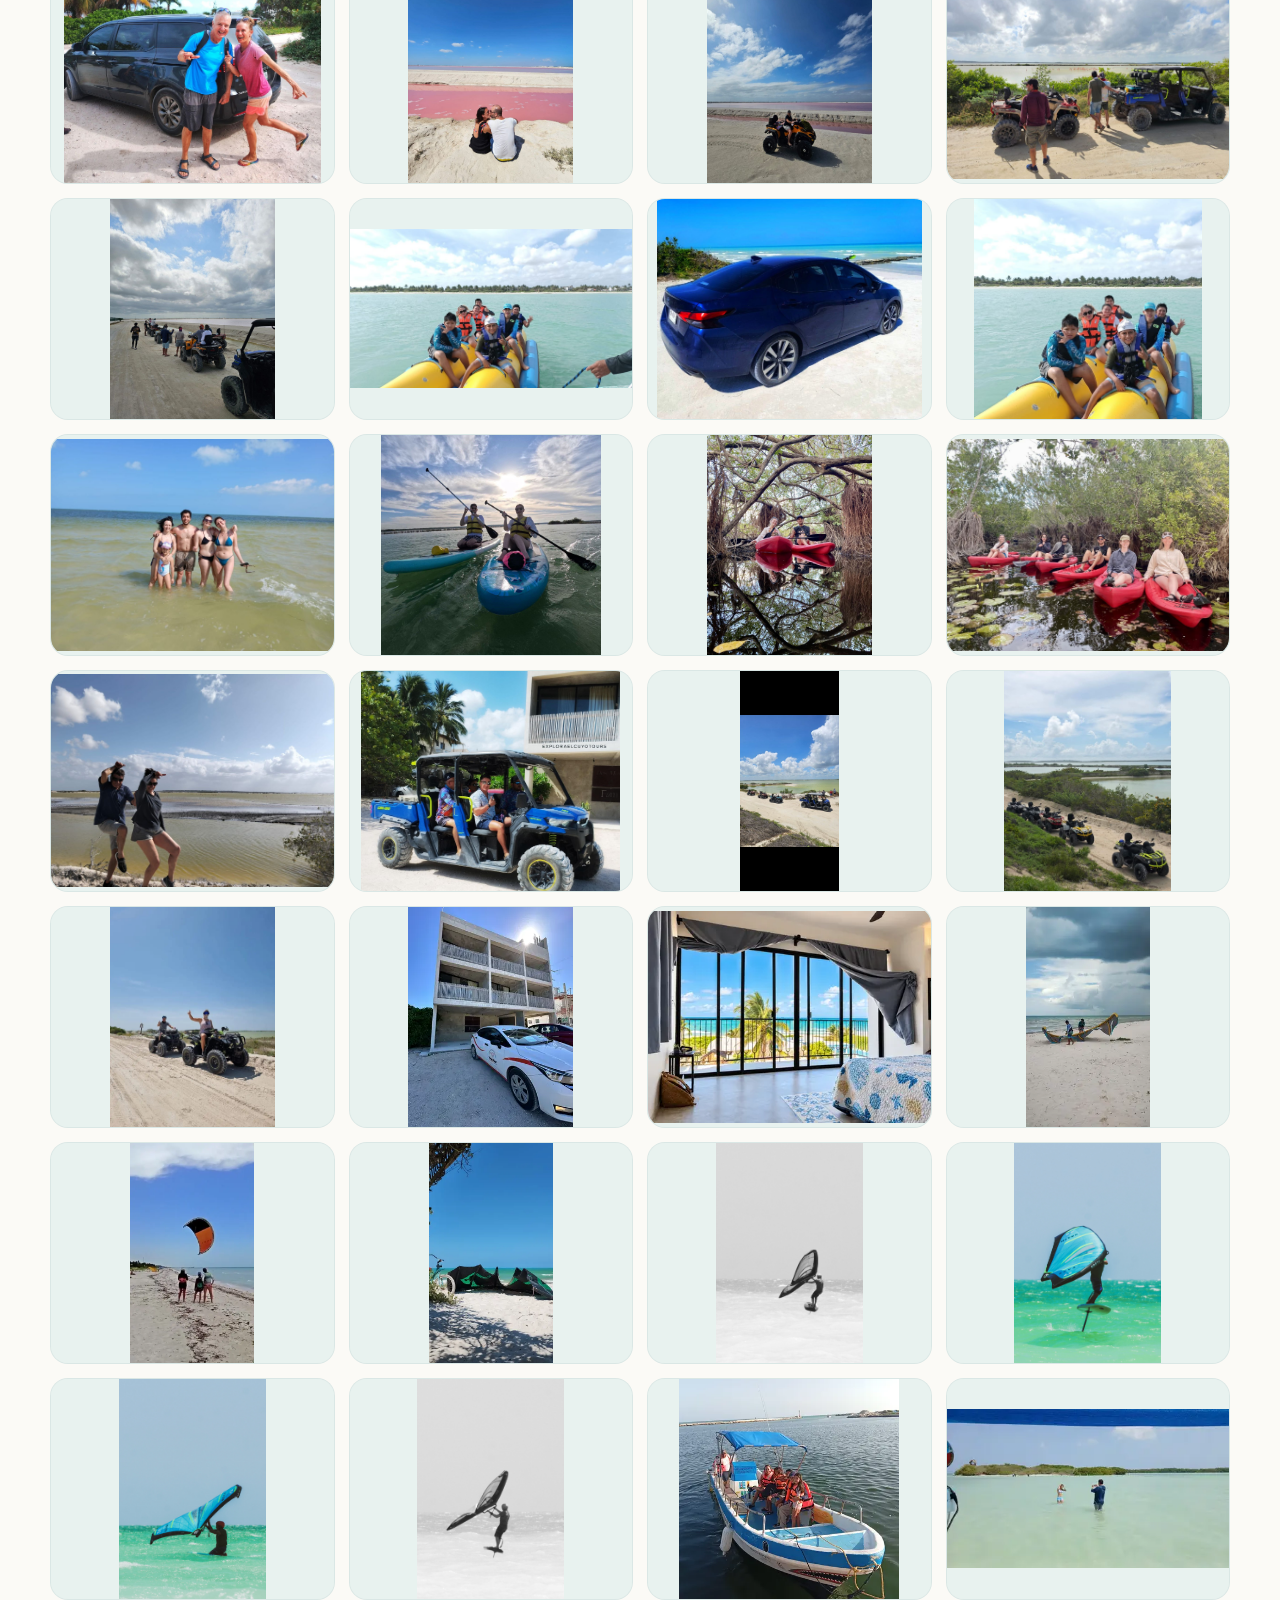
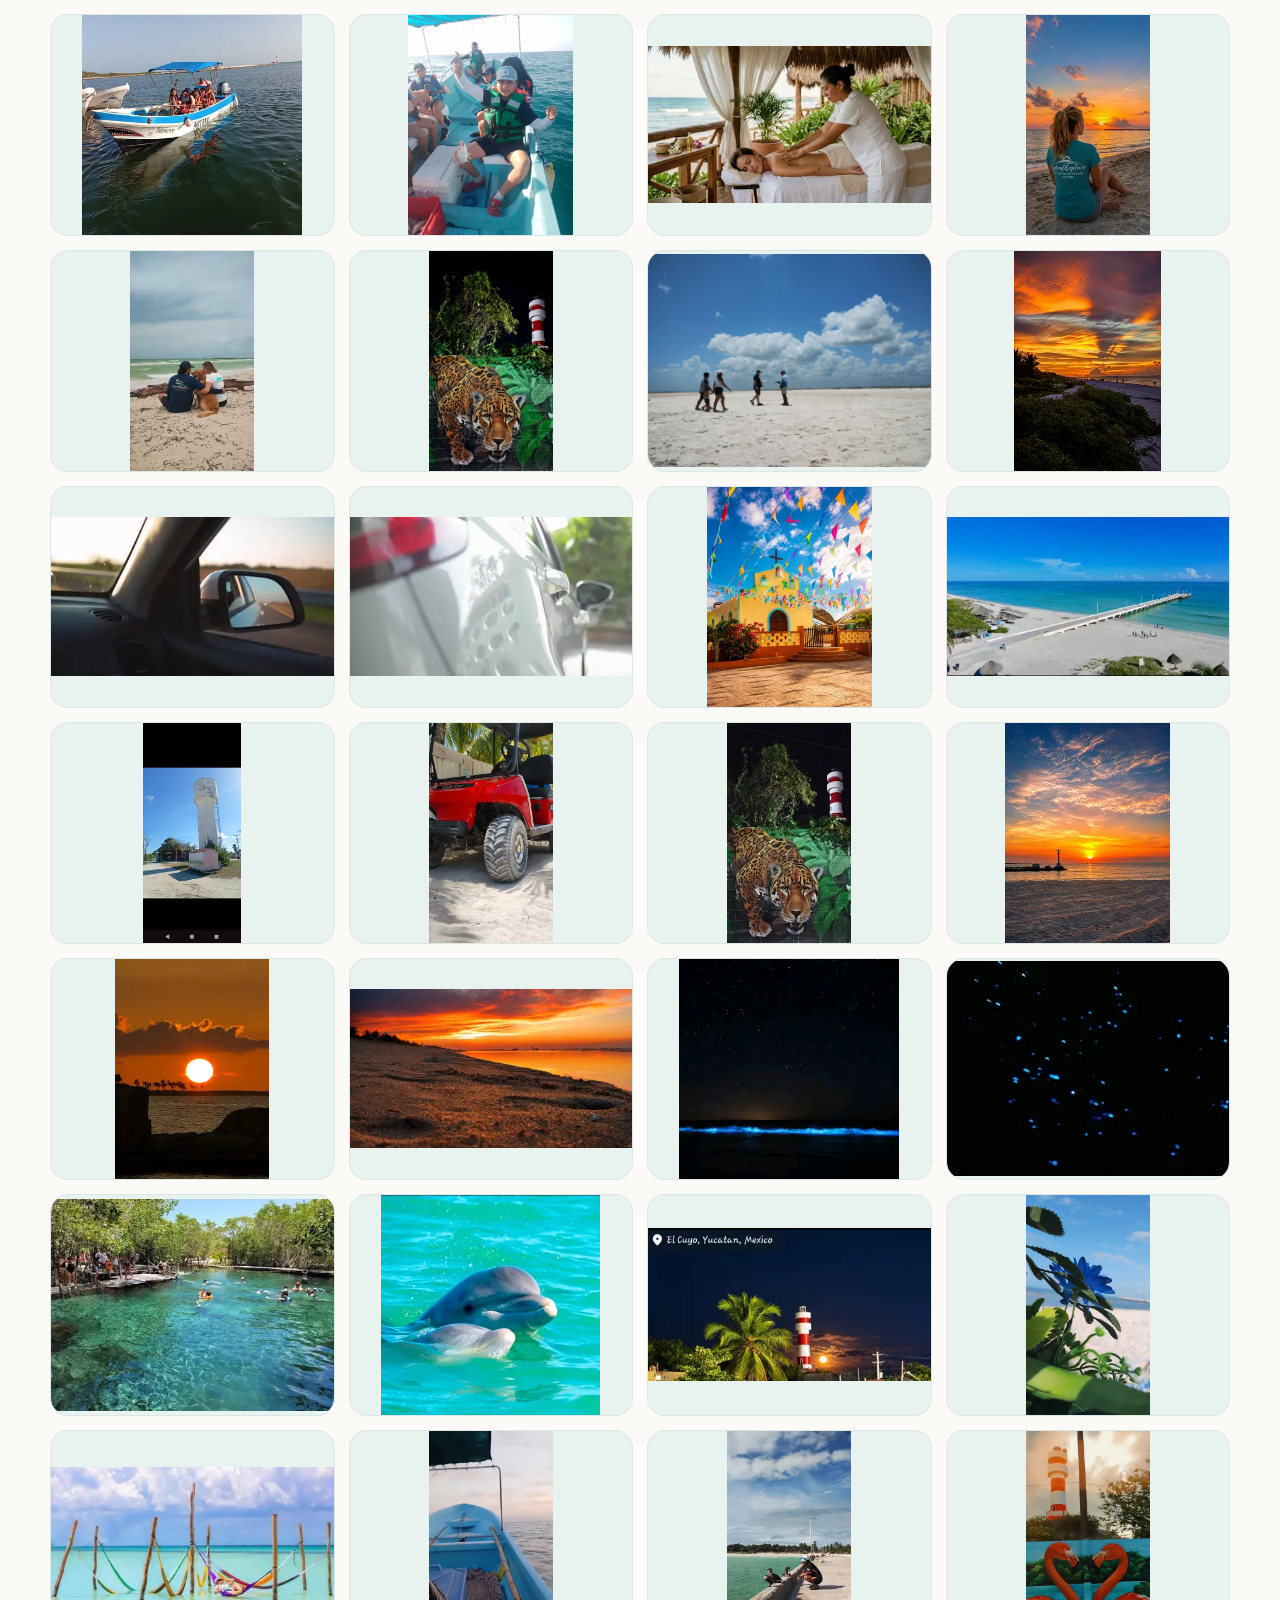
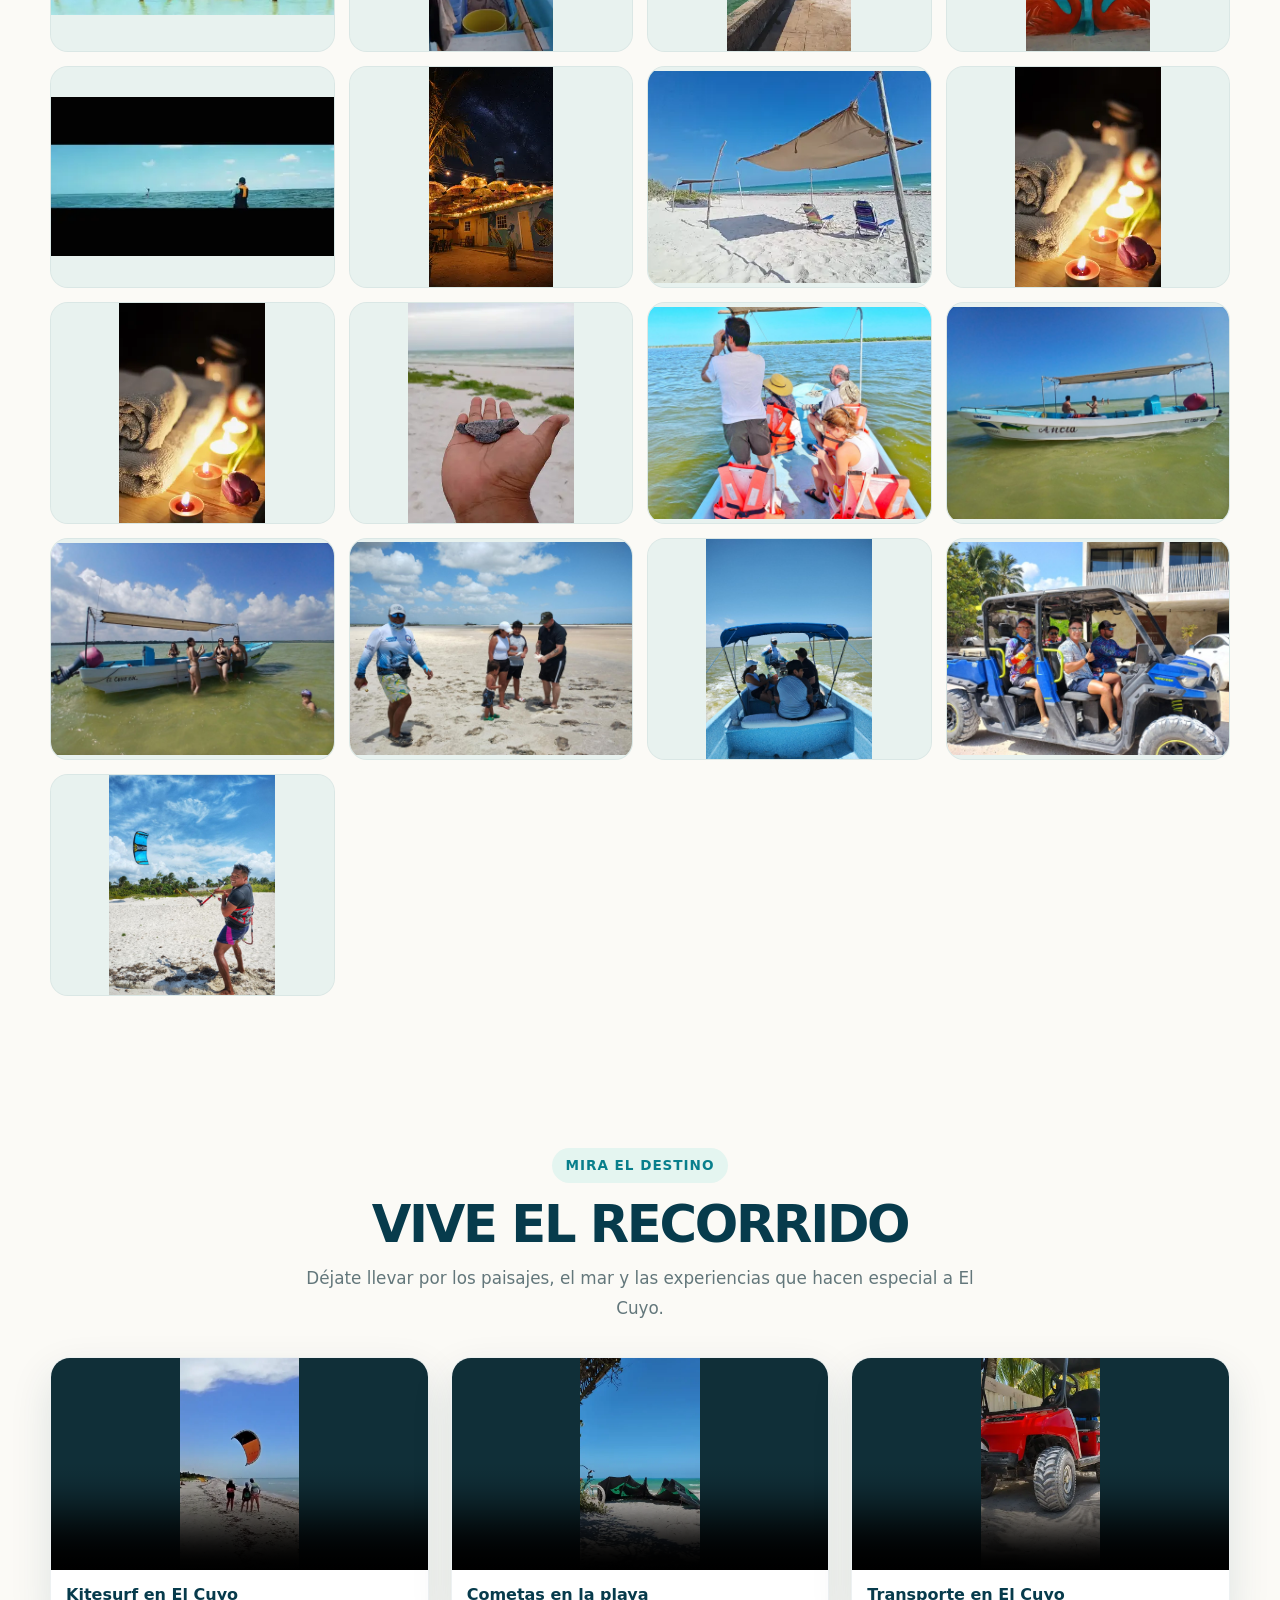
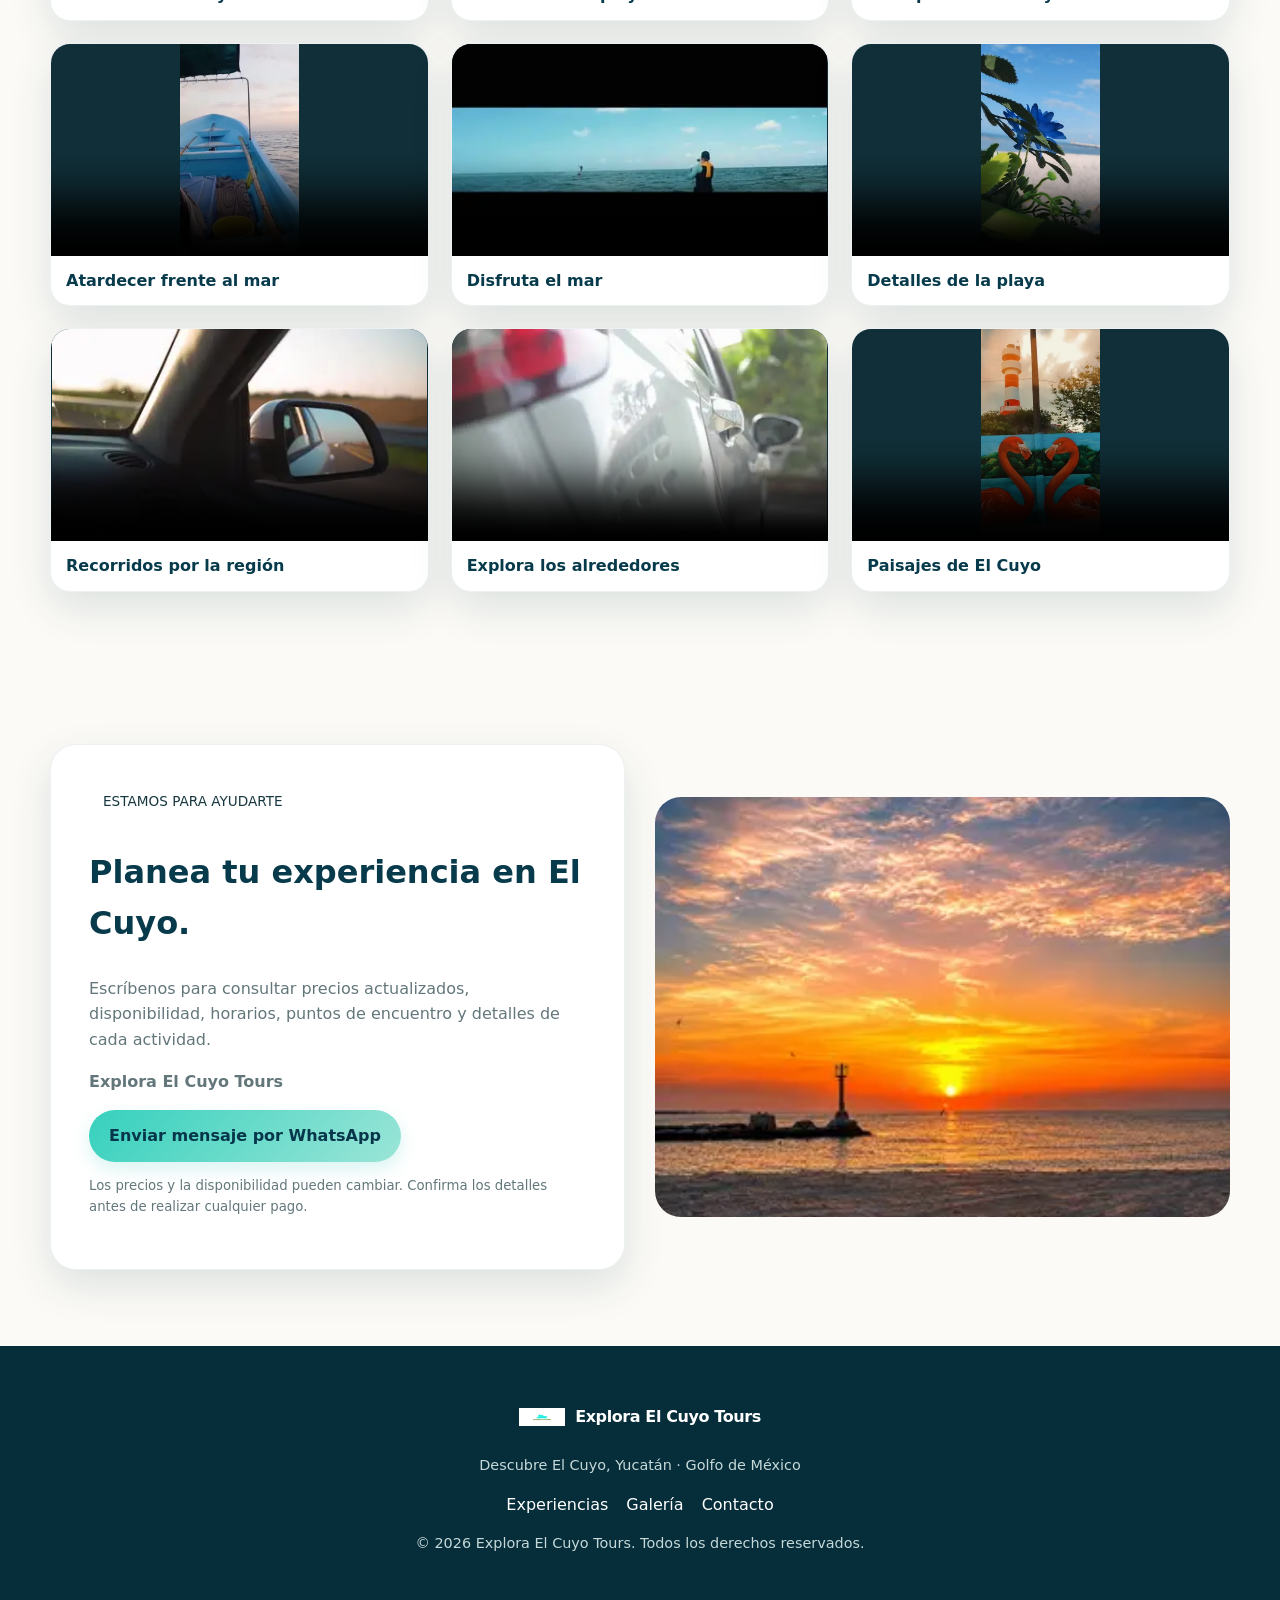
==== commit 34720570: "Corrige fotografía de la ficha de renta de cuatrimoto" ====
--- a/index.html
+++ b/index.html
@@ -1117,7 +1117,7 @@
 {
 title:"Renta de cuatrimoto (ATV)",
 category:"rentas",
-image:"g10-atv-riders.jpg",
+image:"h10-atv-grupo.jpg",
 price:"Consultar tarifa y disponibilidad",
 description:"Recorre los alrededores de El Cuyo con la libertad de una cuatrimoto. Pregunta por opciones de renta, duración, rutas permitidas y si se requiere guía.",
 note:"Servicio de renta sujeto a disponibilidad. La tarifa, depósito, requisitos de conducción, edad mínima, combustible, seguro y condiciones de uso deben confirmarse directamente antes de reservar.",
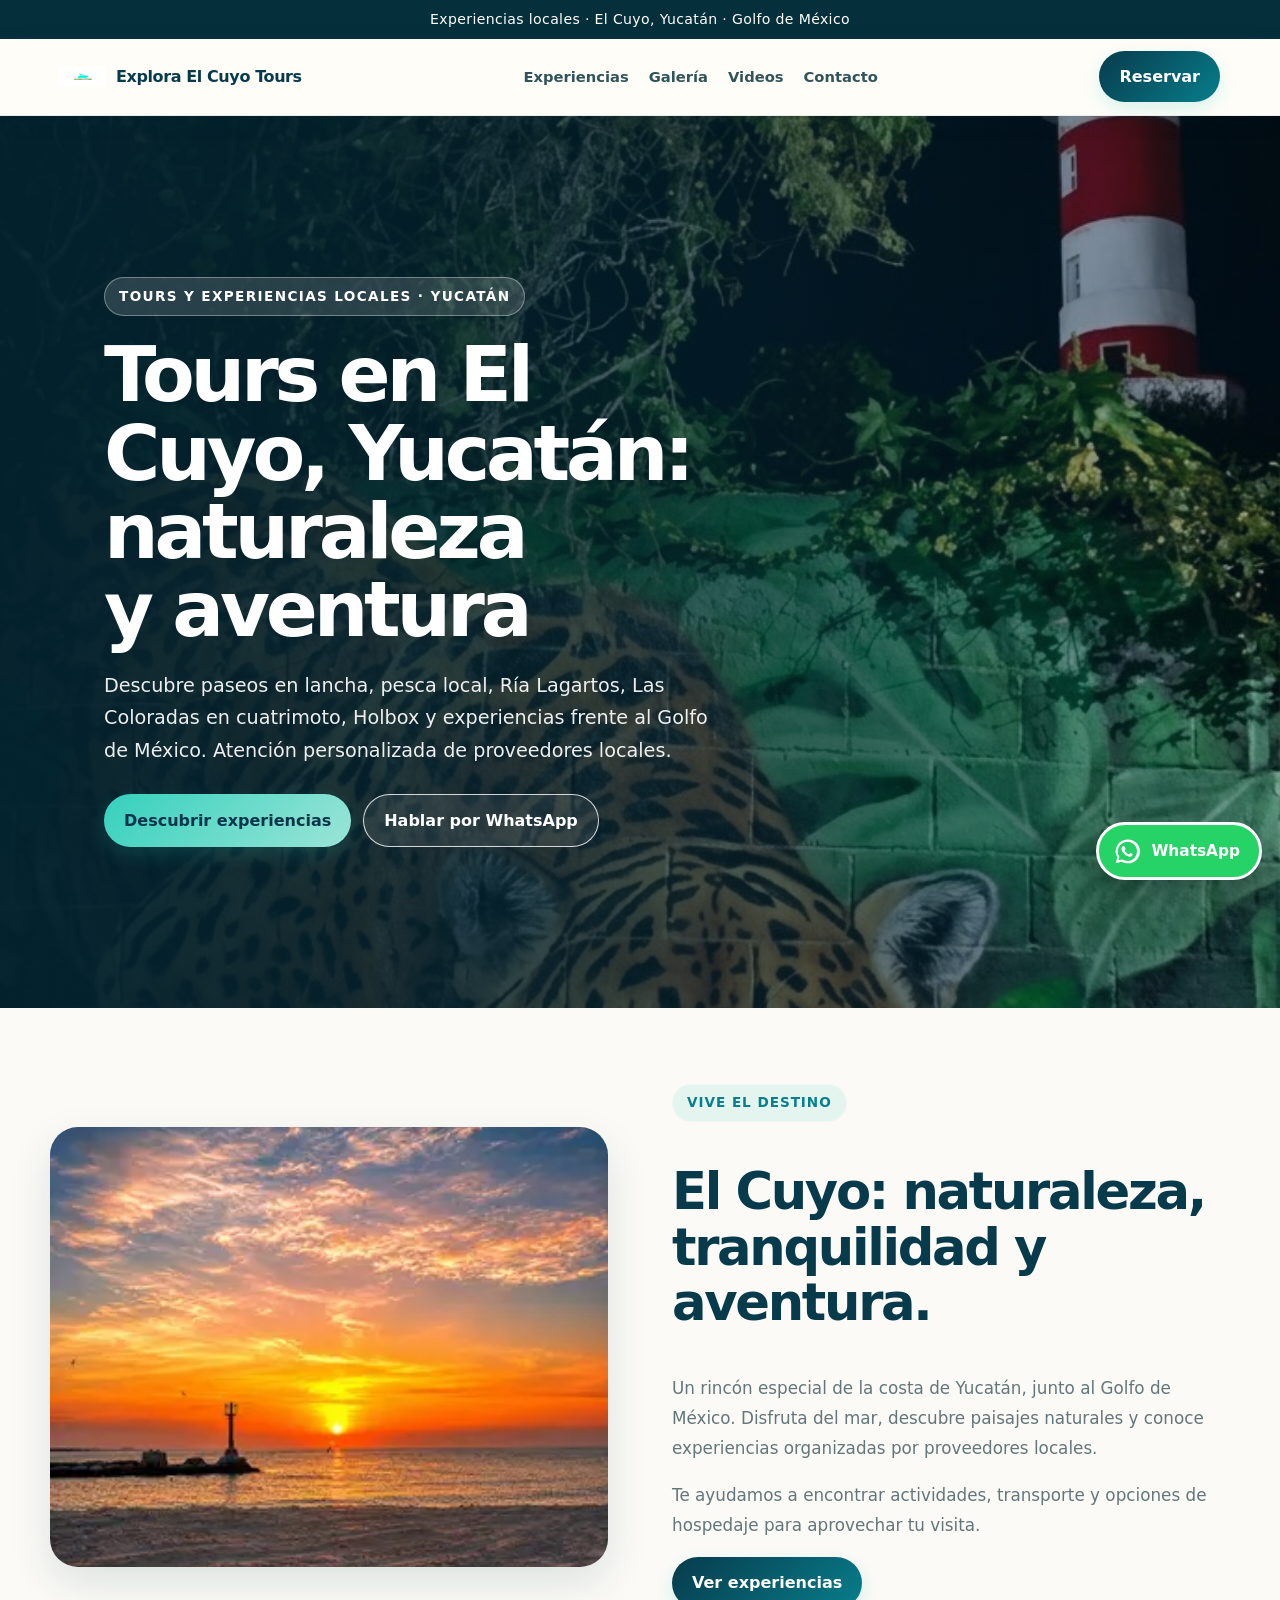
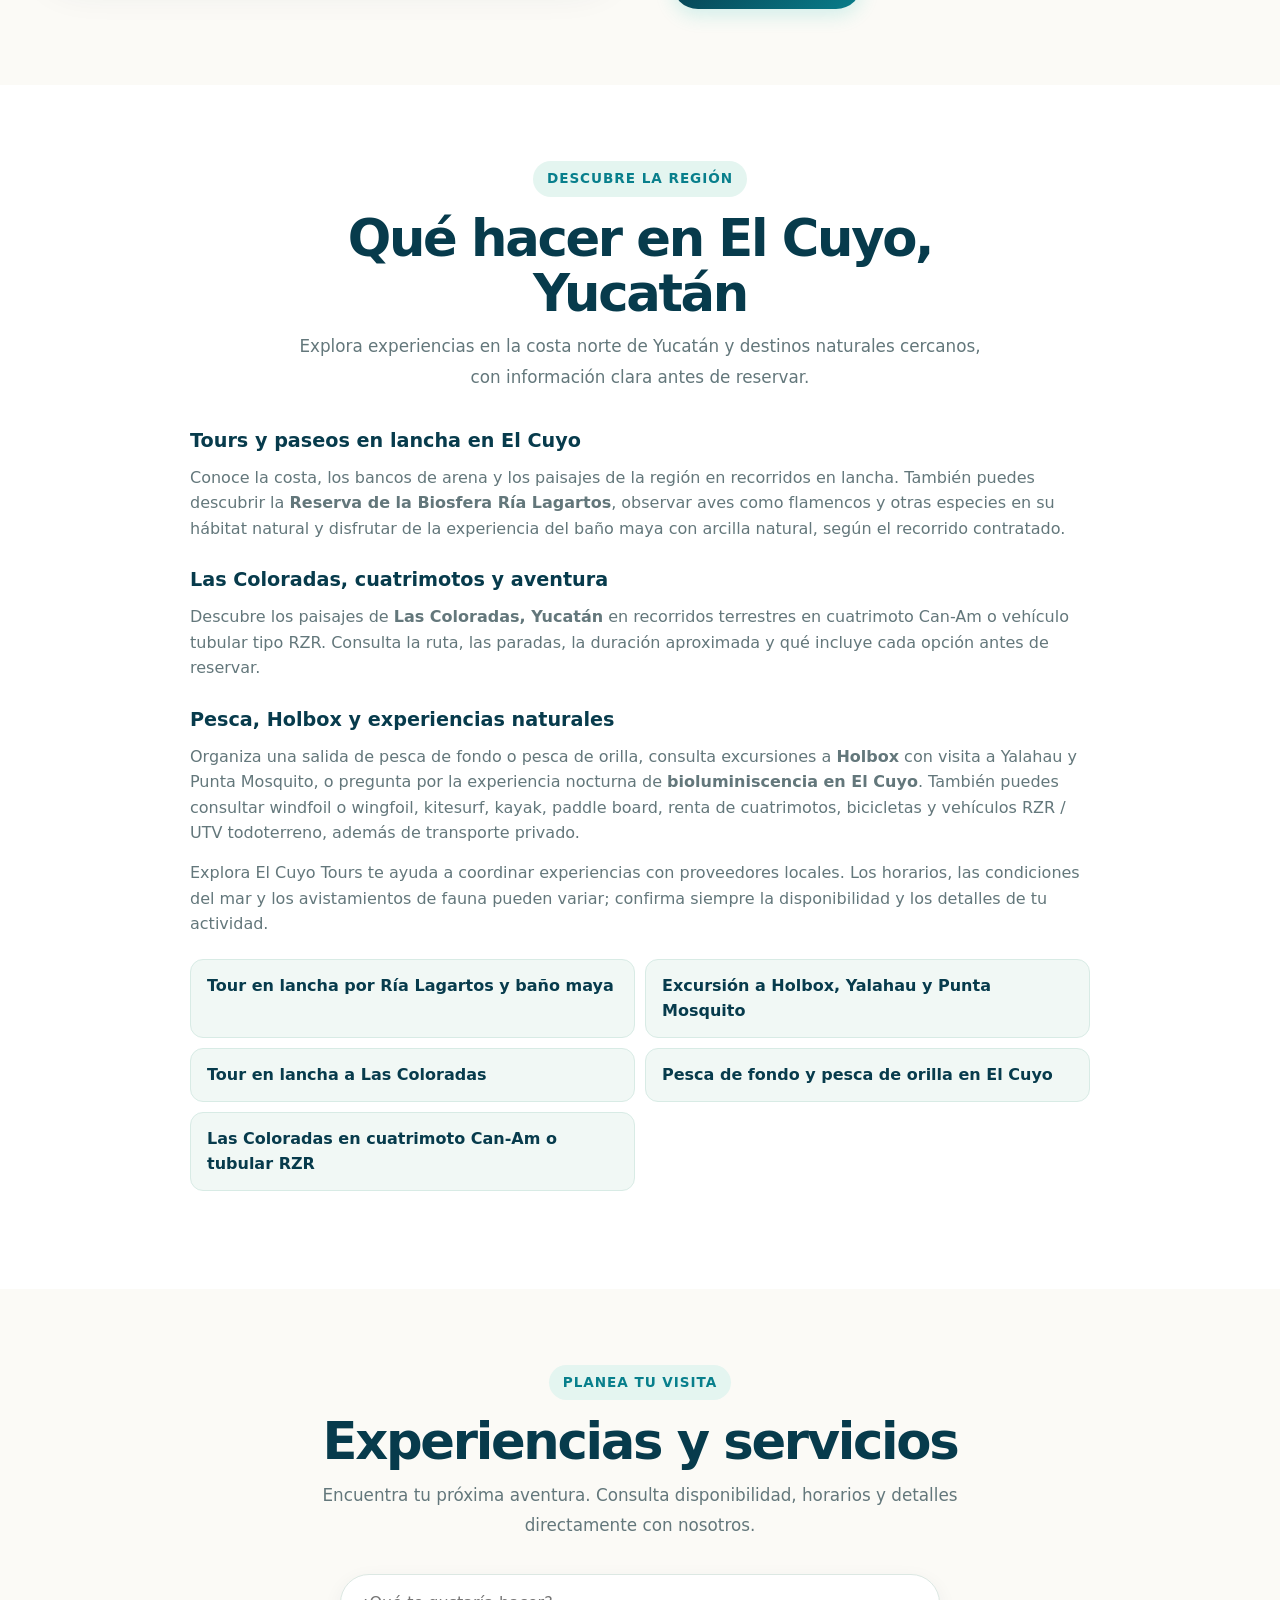
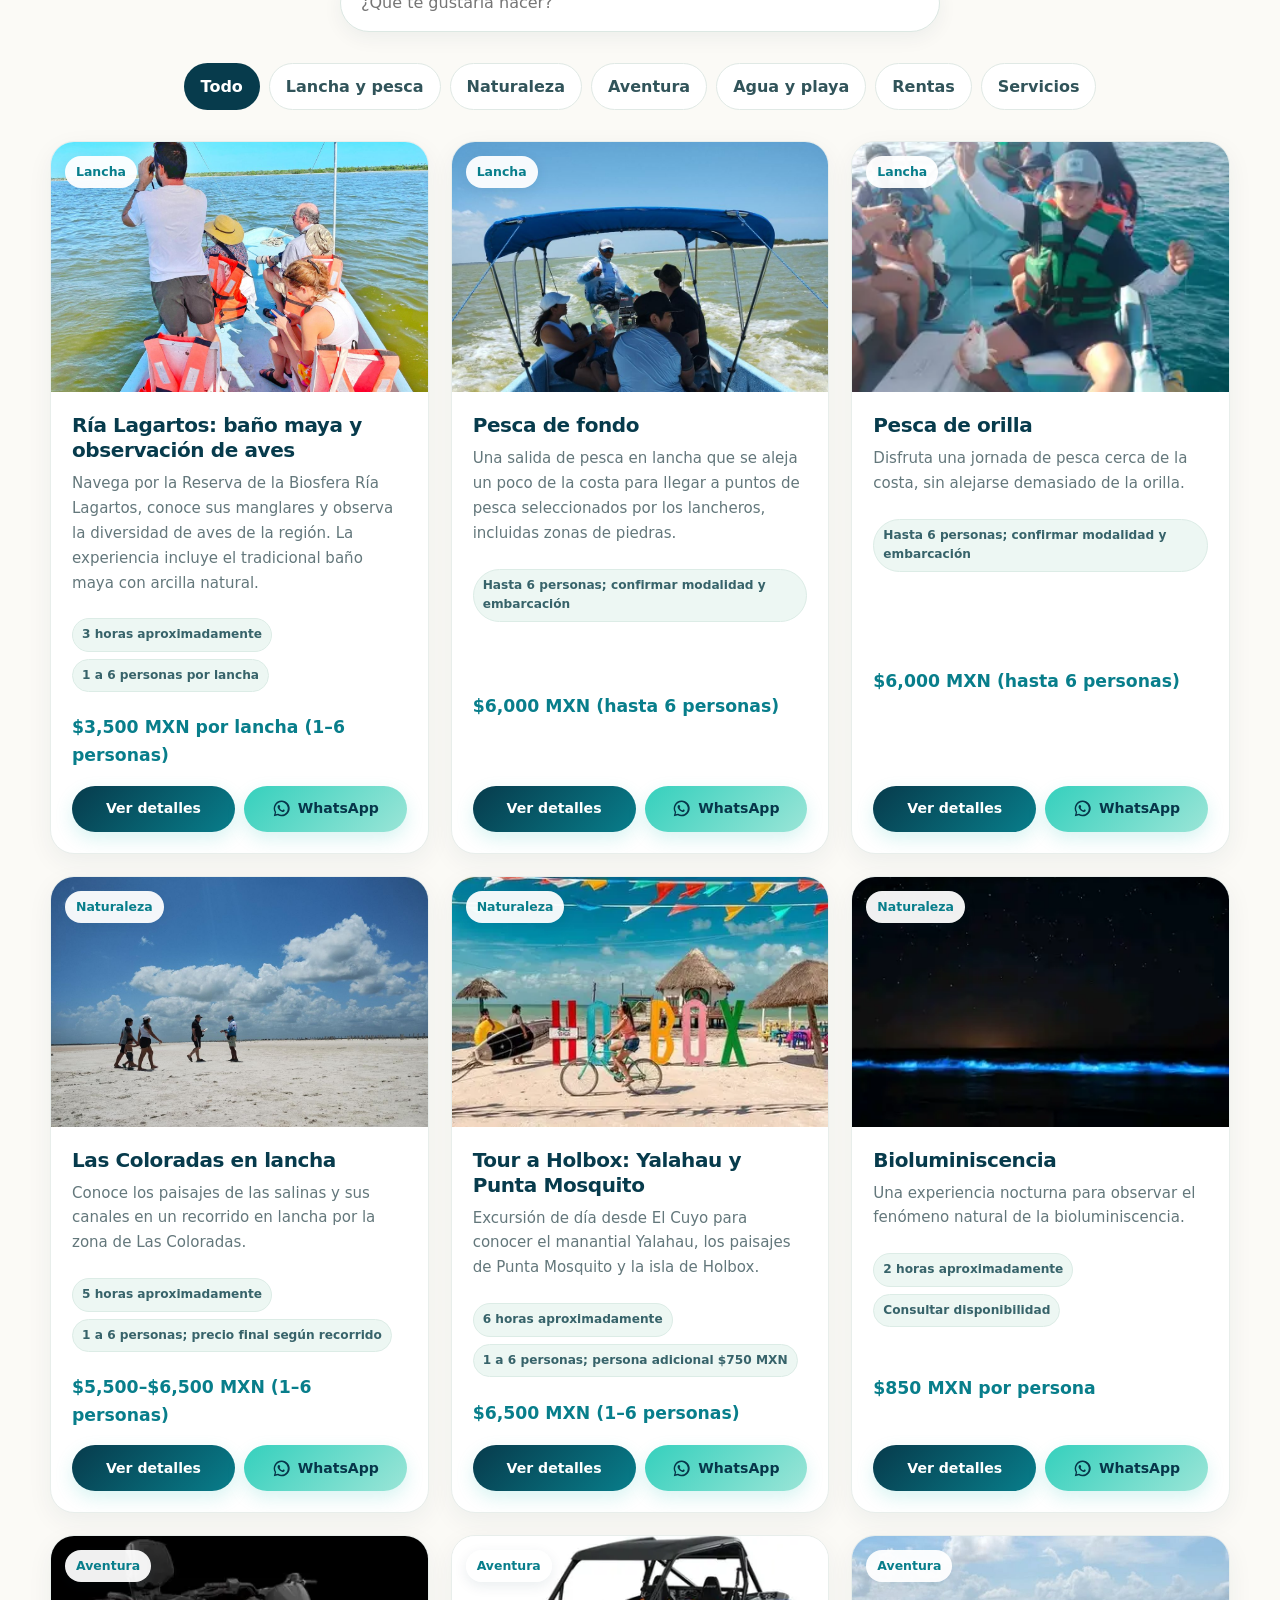
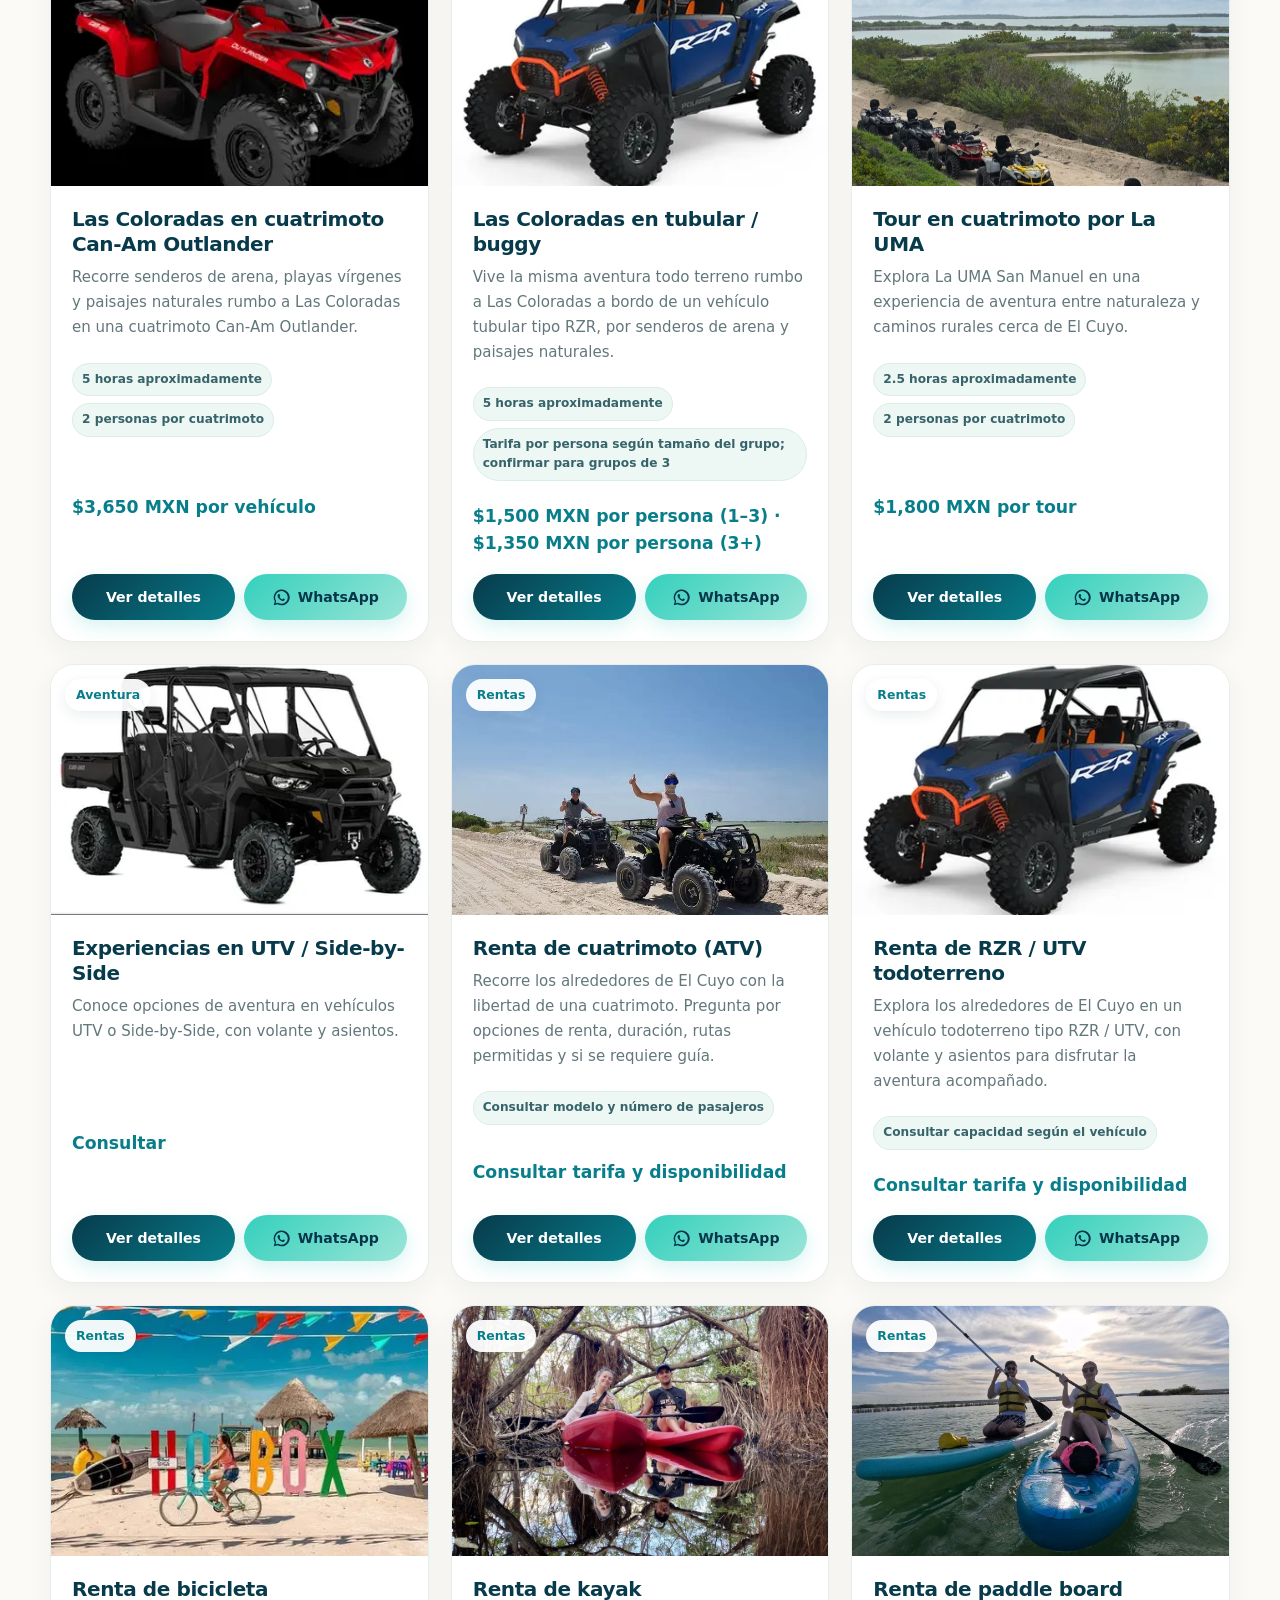
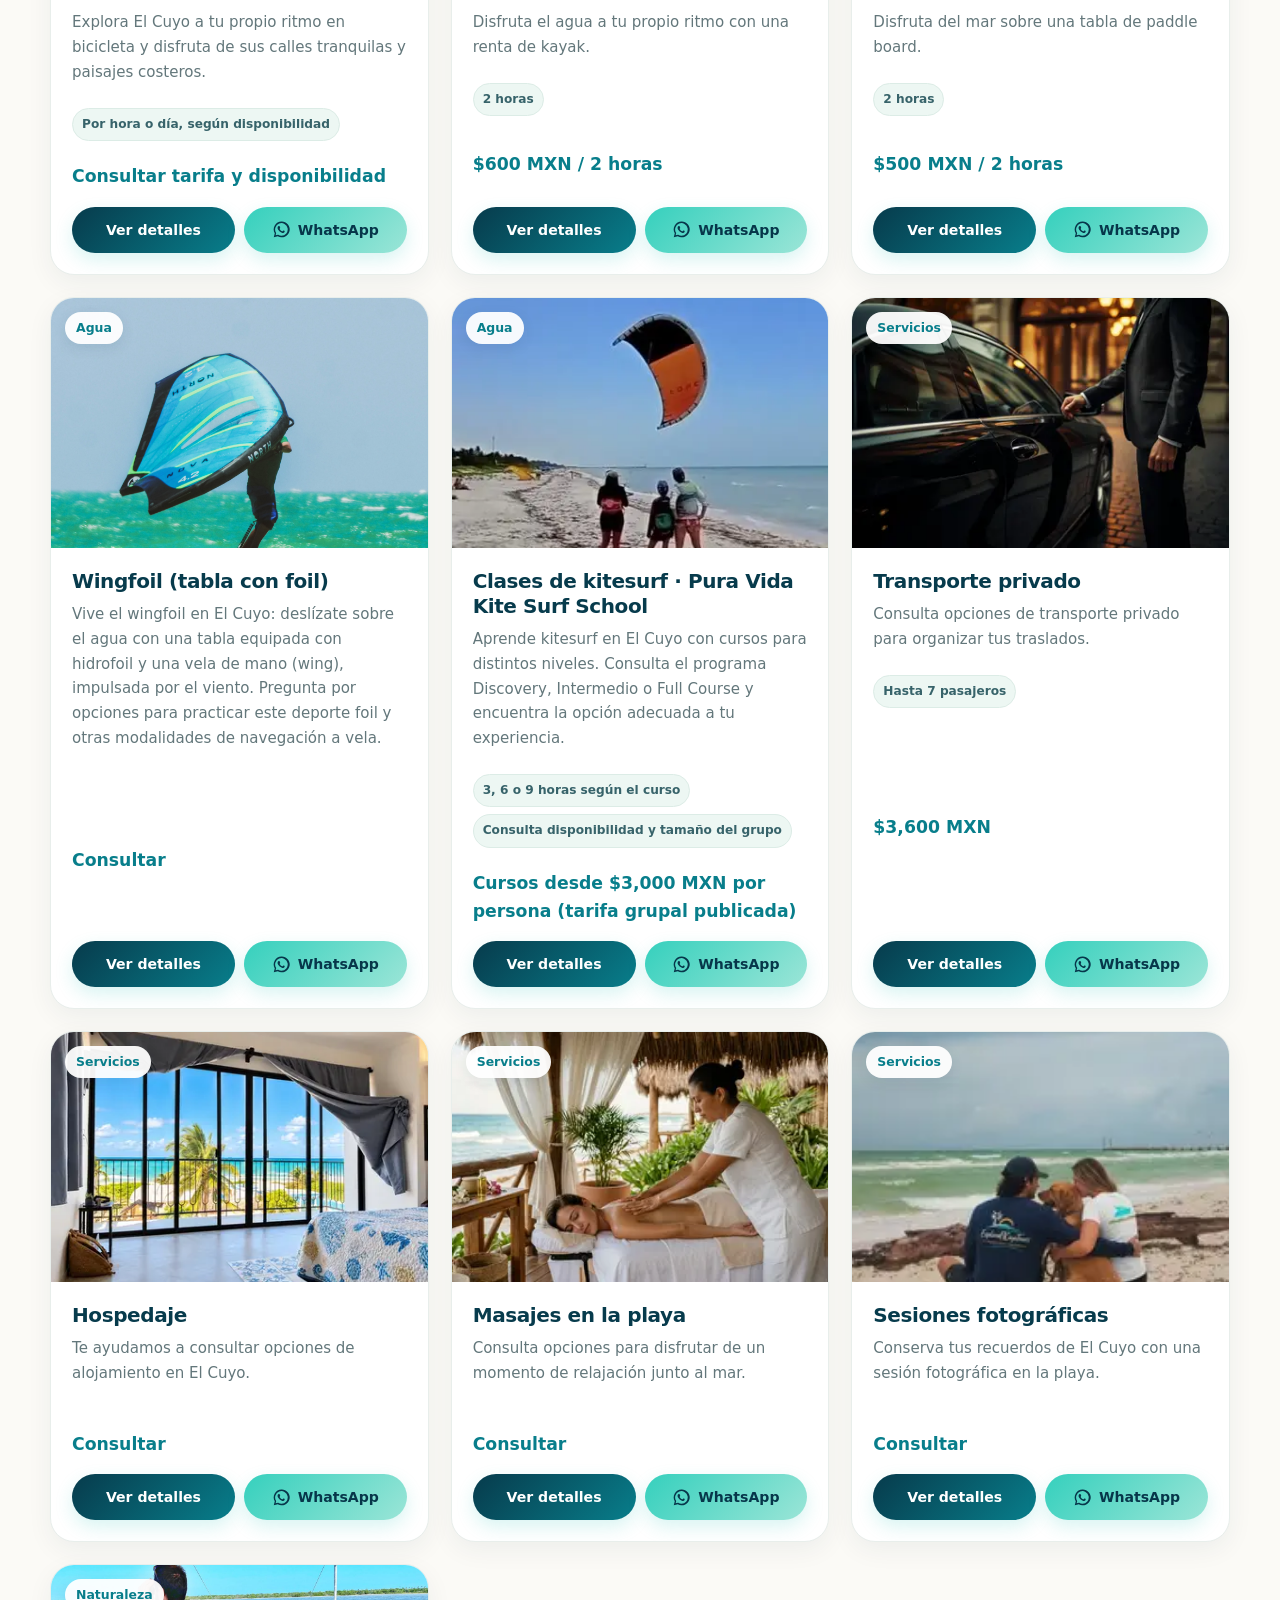
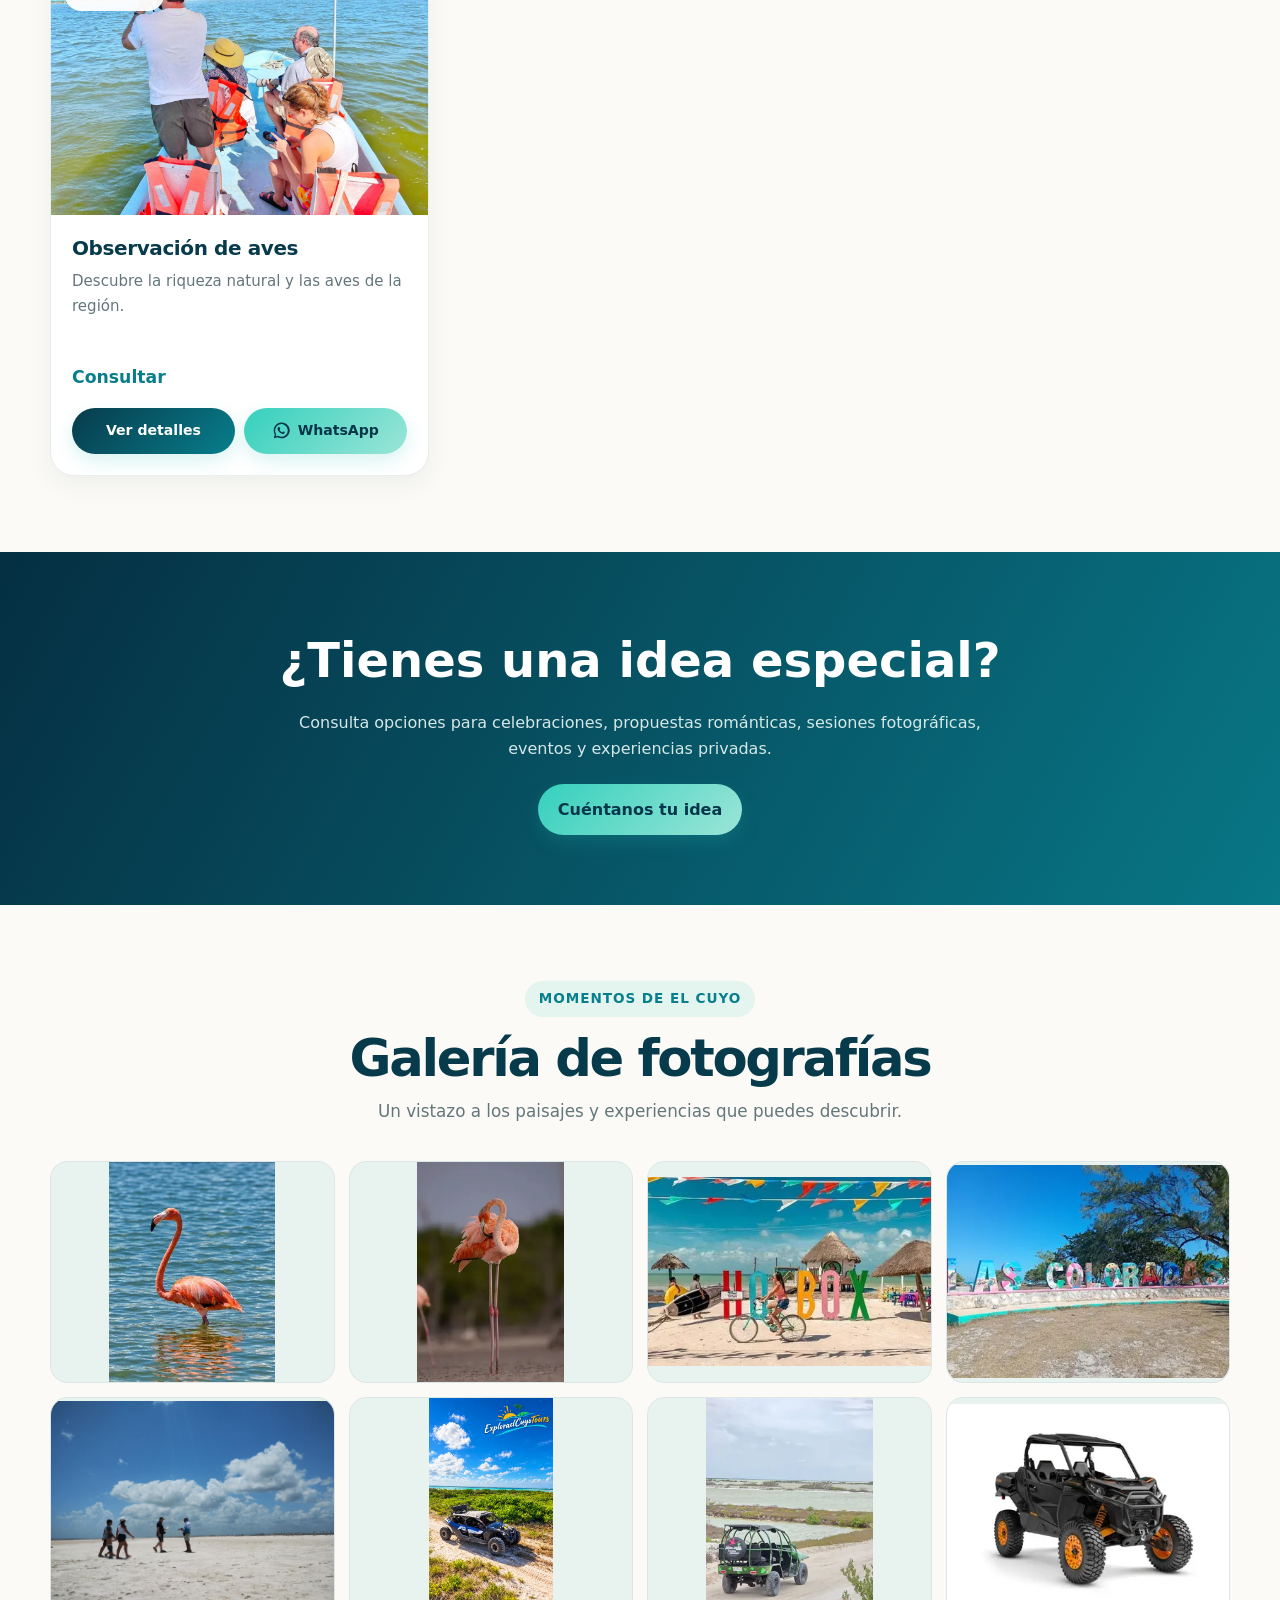
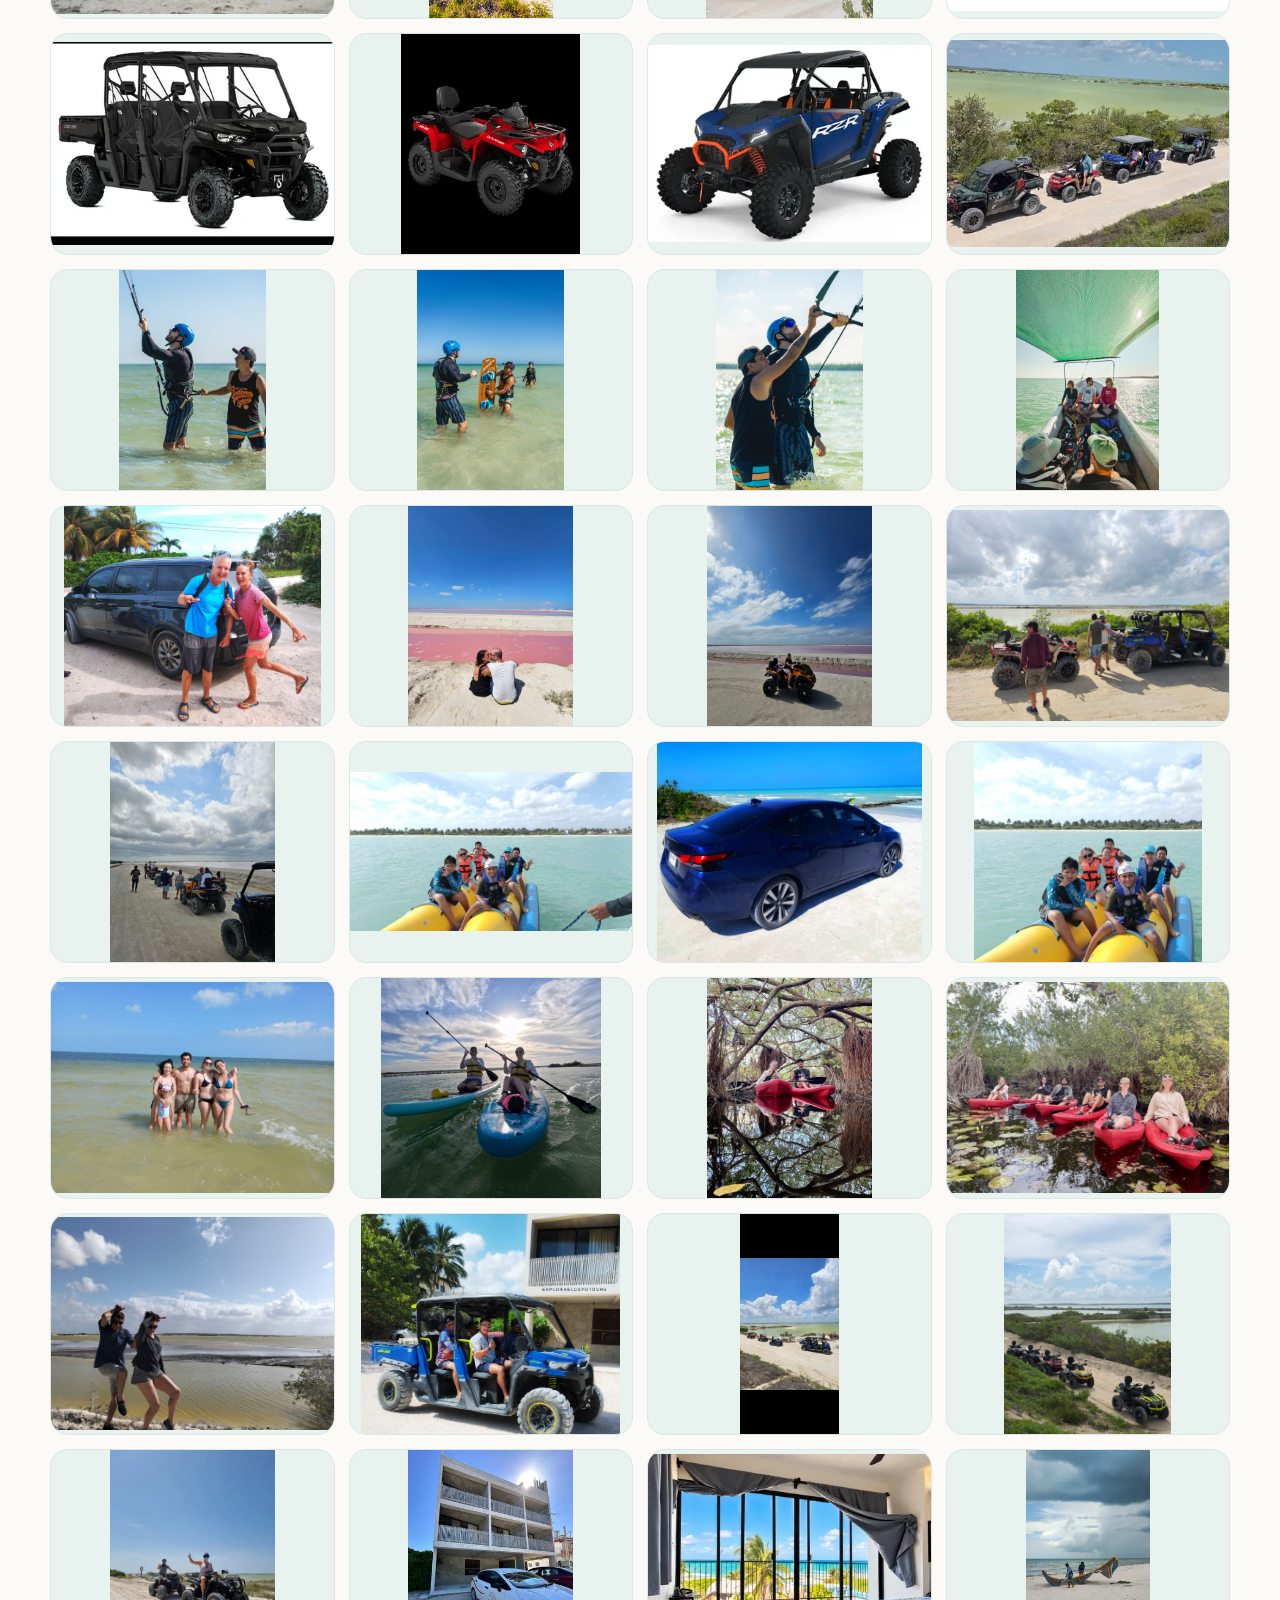
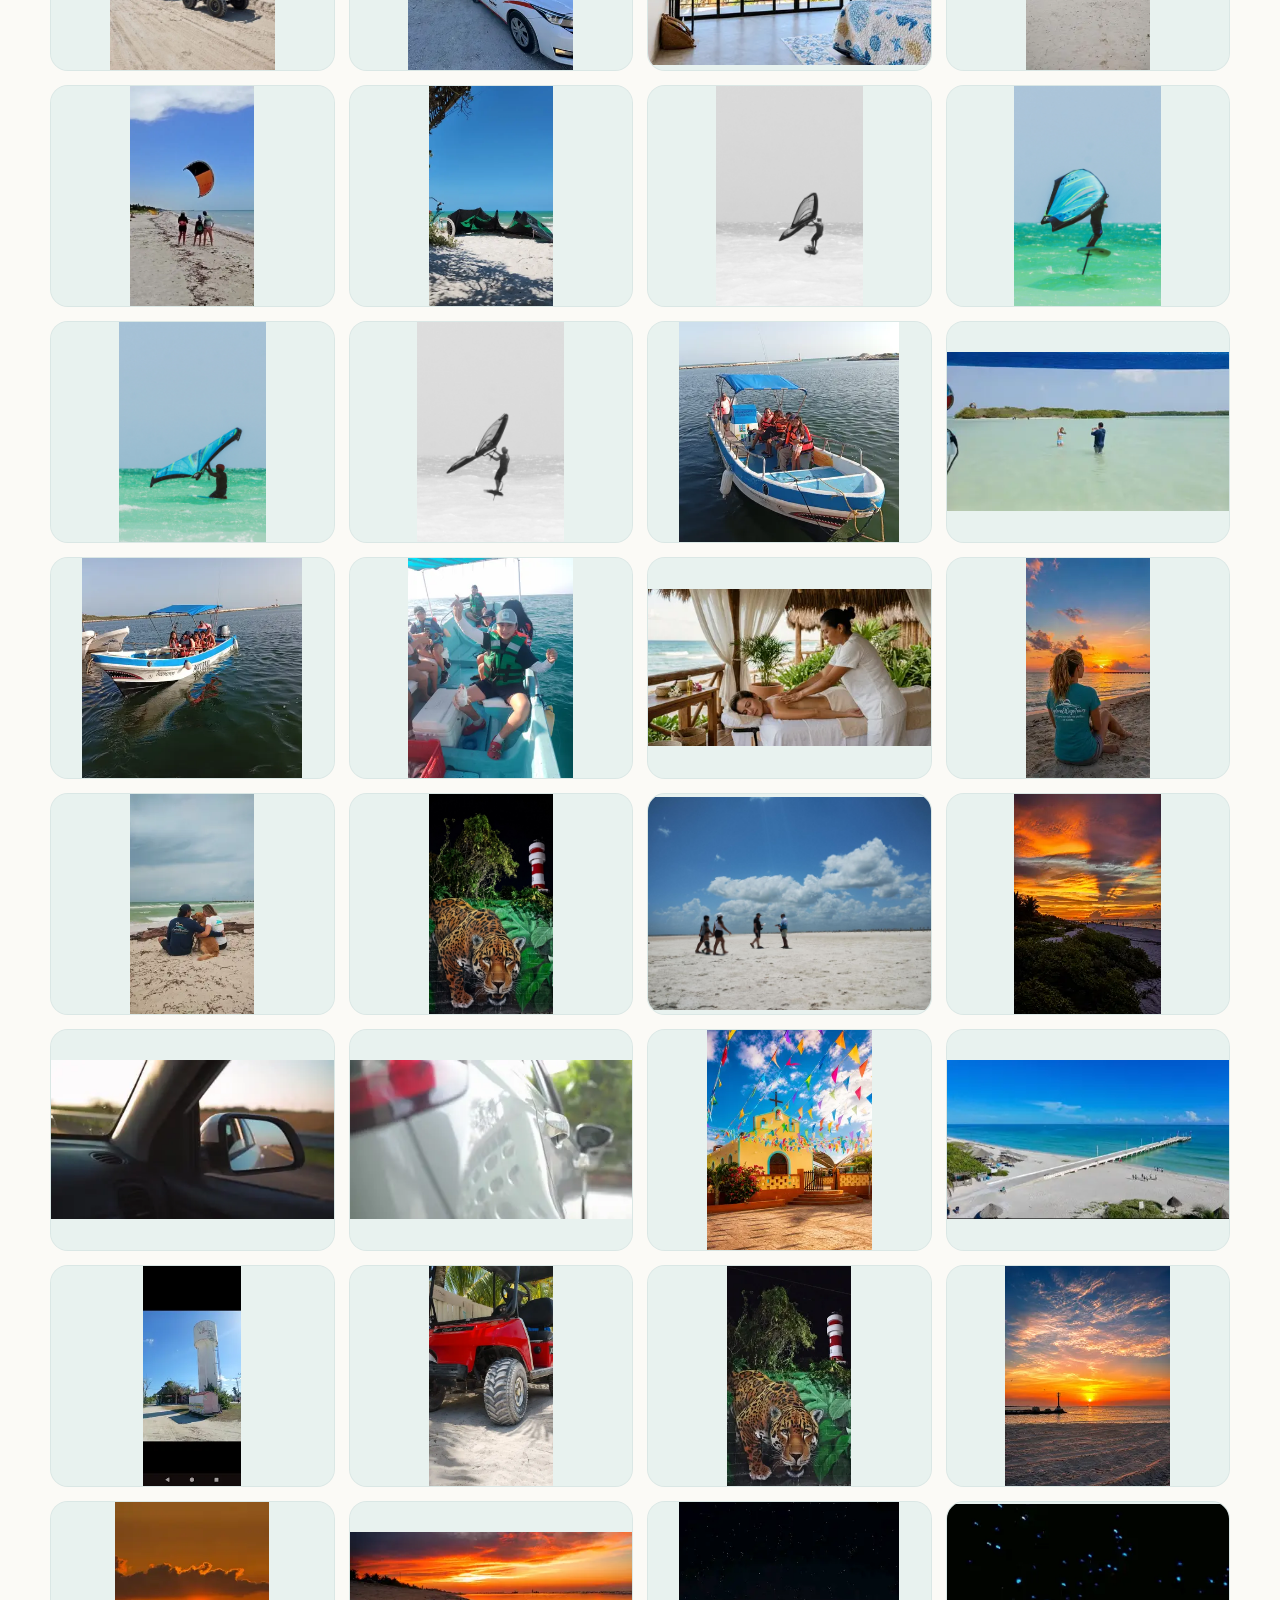
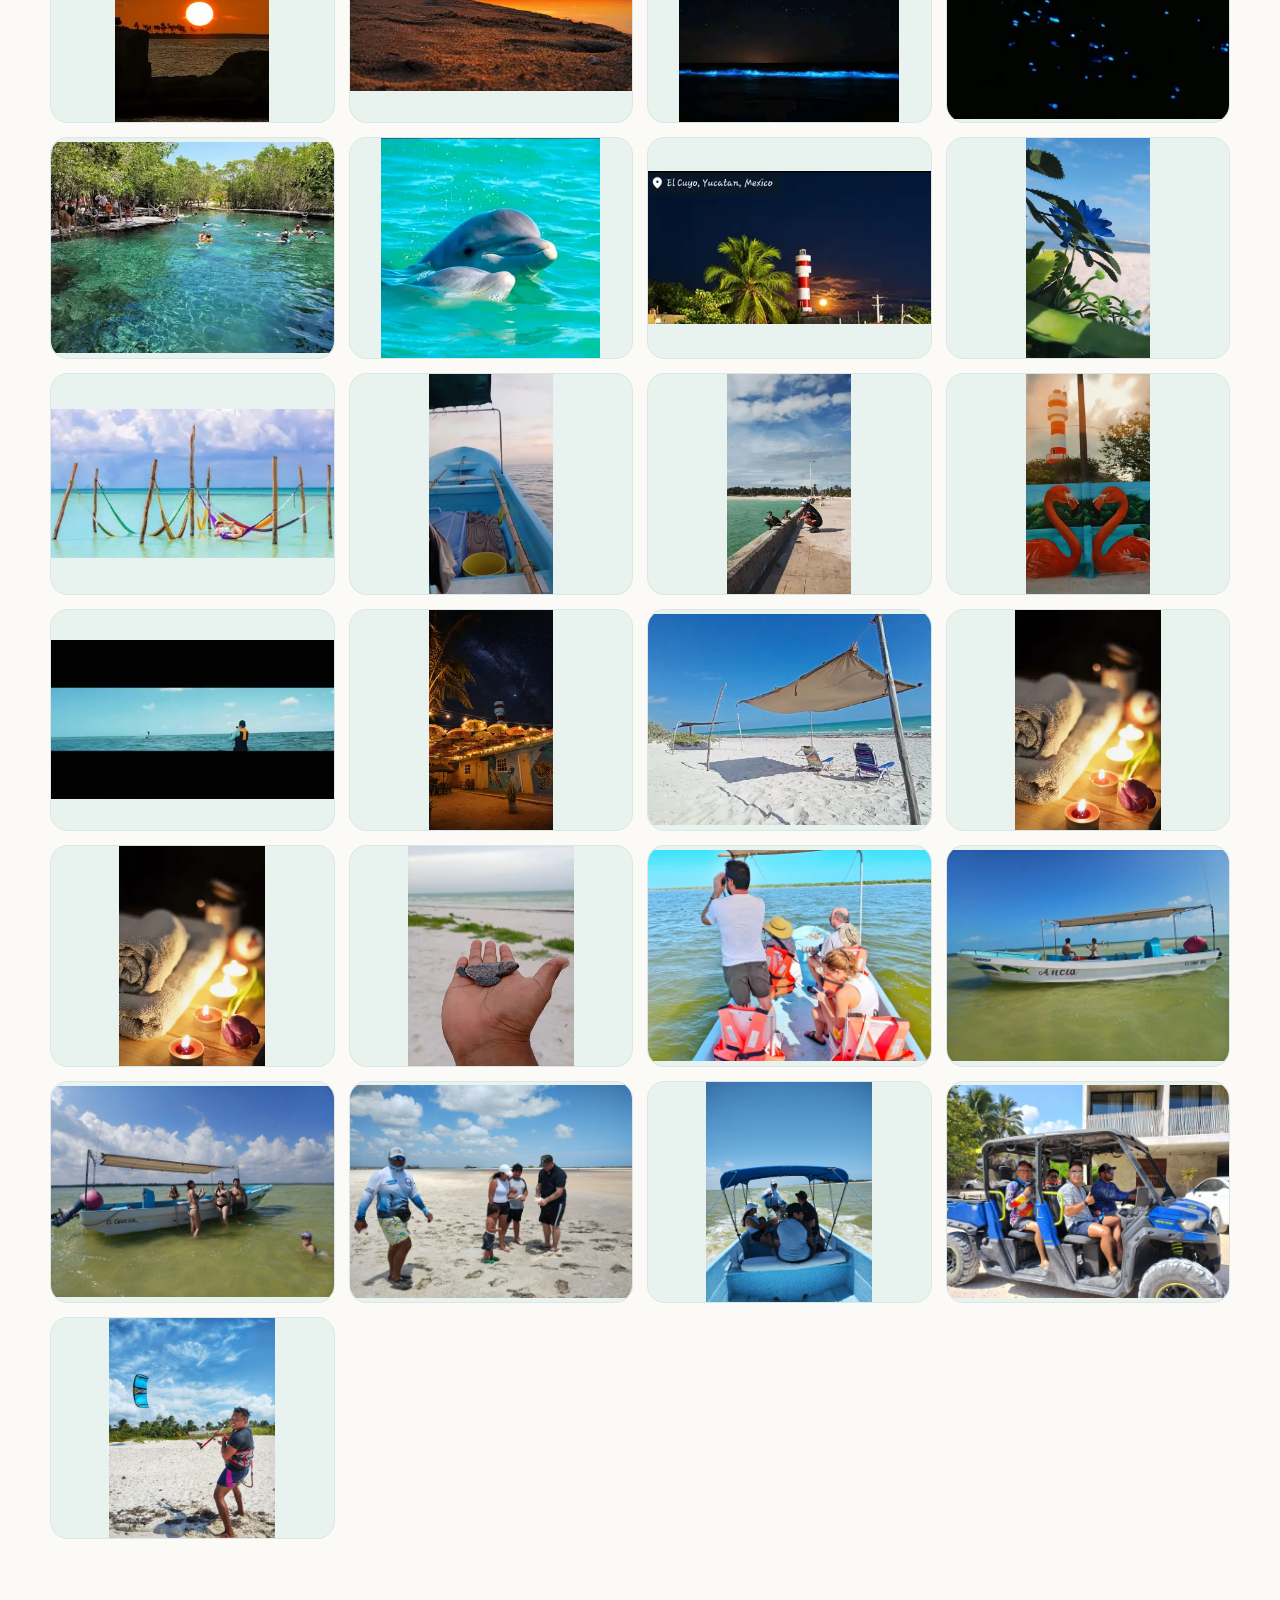
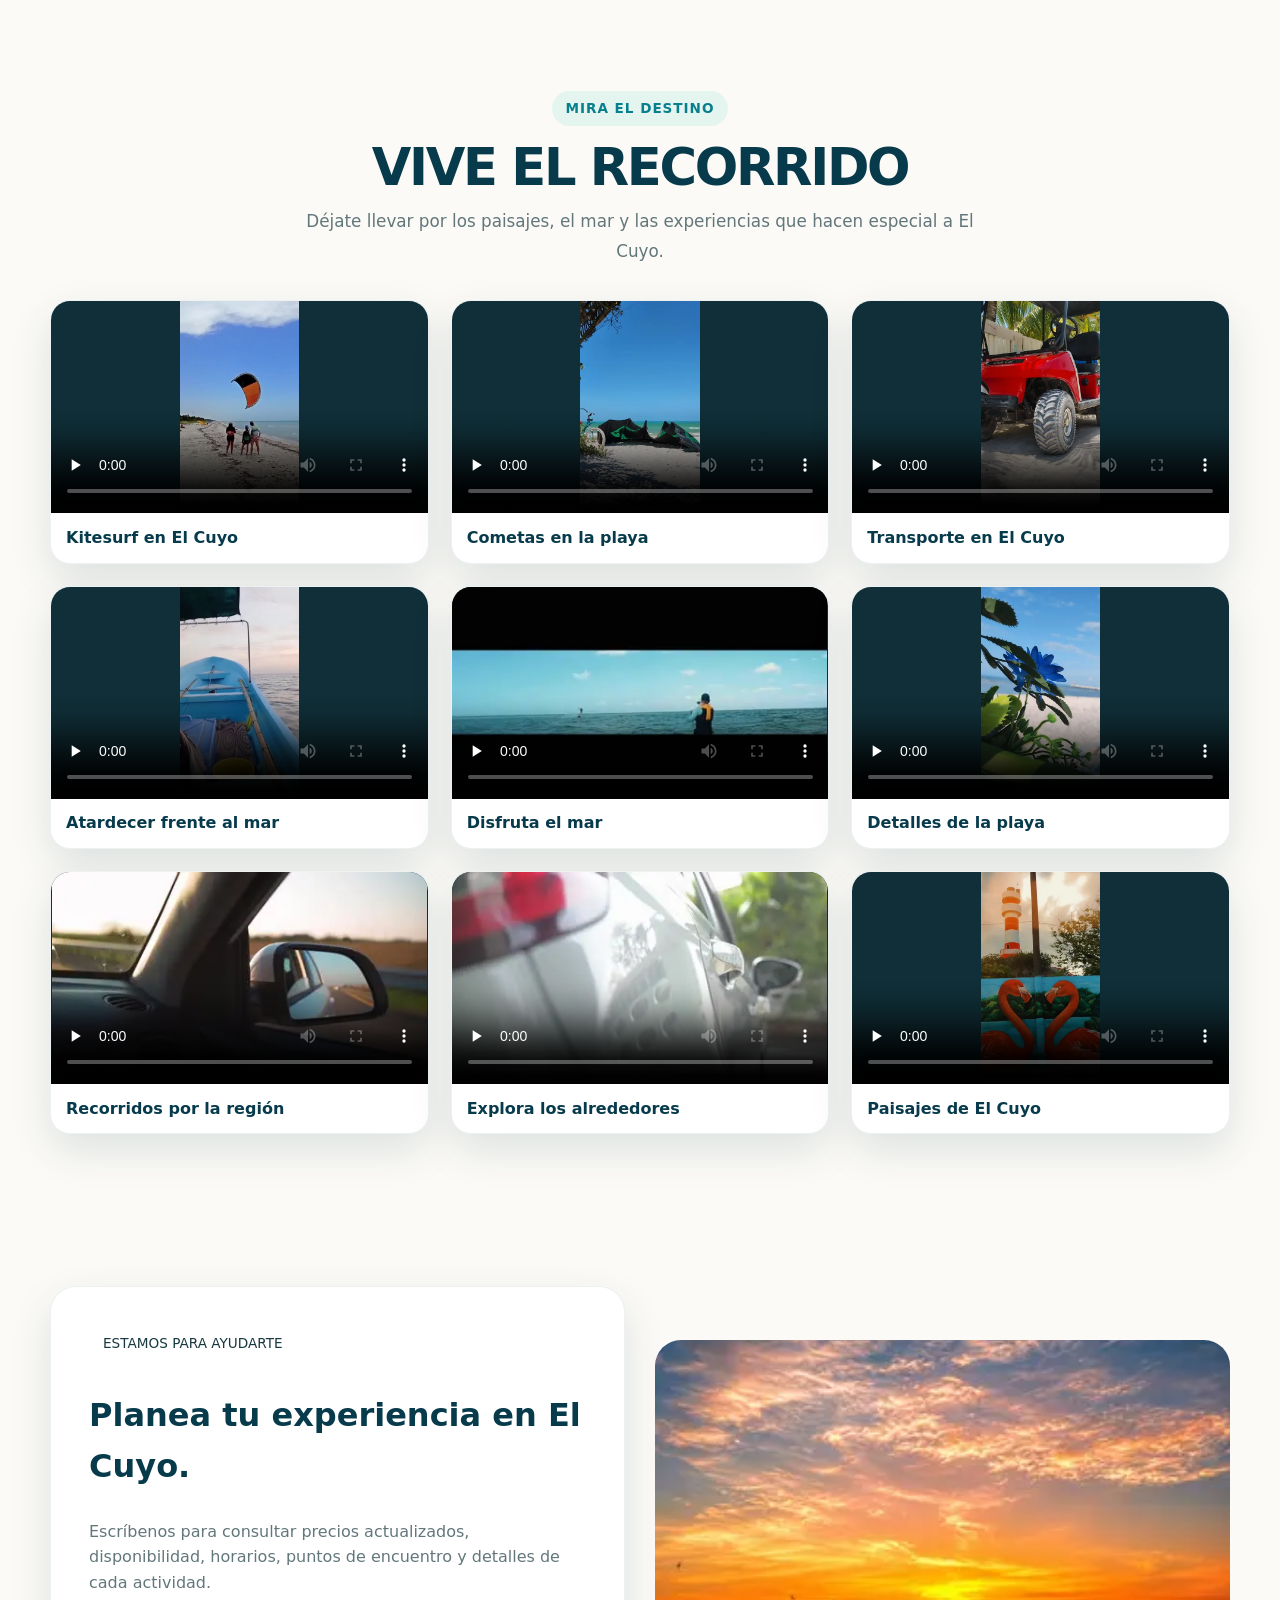
==== commit 68b70bcd: "Agrega renta de vehículos RZR y UTV a la sección de rentas" ====
--- a/index.html
+++ b/index.html
@@ -4,7 +4,7 @@
 <meta charset="UTF-8">
 <meta name="viewport" content="width=device-width, initial-scale=1">
 <meta name="theme-color" content="#073b4c">
-<meta name="description" content="Descubre qué hacer en El Cuyo, Yucatán: tours en lancha, pesca, Ría Lagartos, Las Coloradas, cuatrimotos, bioluminiscencia, kitesurf y transporte. Atención local por WhatsApp.">
+<meta name="description" content="Descubre qué hacer en El Cuyo, Yucatán: tours en lancha, pesca, Ría Lagartos, Las Coloradas, cuatrimotos, renta de bicicletas, kayak, paddle board, RZR / UTV, bioluminiscencia, kitesurf y transporte. Atención local por WhatsApp.">
 <meta name="robots" content="index,follow,max-image-preview:large,max-snippet:-1,max-video-preview:-1">
 <link rel="canonical" href="https://exploraelcuyotours.com/">
 <link rel="icon" type="image/png" href="logo.png">
@@ -813,7 +813,7 @@
 <h3>Las Coloradas, cuatrimotos y aventura</h3>
 <p>Descubre los paisajes de <strong>Las Coloradas, Yucatán</strong> en recorridos terrestres en cuatrimoto Can-Am o vehículo tubular tipo RZR. Consulta la ruta, las paradas, la duración aproximada y qué incluye cada opción antes de reservar.</p>
 <h3>Pesca, Holbox y experiencias naturales</h3>
-<p>Organiza una salida de pesca de fondo o pesca de orilla, consulta excursiones a <strong>Holbox</strong> con visita a Yalahau y Punta Mosquito, o pregunta por la experiencia nocturna de <strong>bioluminiscencia en El Cuyo</strong>. También puedes consultar windfoil o wingfoil, kitesurf, kayak, paddle board y transporte privado.</p>
+<p>Organiza una salida de pesca de fondo o pesca de orilla, consulta excursiones a <strong>Holbox</strong> con visita a Yalahau y Punta Mosquito, o pregunta por la experiencia nocturna de <strong>bioluminiscencia en El Cuyo</strong>. También puedes consultar windfoil o wingfoil, kitesurf, kayak, paddle board, renta de cuatrimotos, bicicletas y vehículos RZR / UTV todoterreno, además de transporte privado.</p>
 <p>Explora El Cuyo Tours te ayuda a coordinar experiencias con proveedores locales. Los horarios, las condiciones del mar y los avistamientos de fauna pueden variar; confirma siempre la disponibilidad y los detalles de tu actividad.</p>
 <nav class="tour-seo-links" aria-label="Fichas detalladas de tours">
 <a href="tours/ria-lagartos-bano-maya.html">Tour en lancha por Ría Lagartos y baño maya</a>
@@ -1123,6 +1123,16 @@
 note:"Servicio de renta sujeto a disponibilidad. La tarifa, depósito, requisitos de conducción, edad mínima, combustible, seguro y condiciones de uso deben confirmarse directamente antes de reservar.",
 capacity:"Consultar modelo y número de pasajeros",
 keywords:["renta de cuatrimoto","alquiler de ATV","ATV","cuatrimoto en El Cuyo"]
+},
+{
+title:"Renta de RZR / UTV todoterreno",
+category:"rentas",
+image:"cuatrimotos_polaris_rzr_pro_xp.webp",
+price:"Consultar tarifa y disponibilidad",
+description:"Explora los alrededores de El Cuyo en un vehículo todoterreno tipo RZR / UTV, con volante y asientos para disfrutar la aventura acompañado.",
+note:"Renta sujeta a disponibilidad. Confirma modelo, número de pasajeros, duración, ruta permitida, requisitos de conducción, depósito, seguro y tarifa antes de reservar.",
+capacity:"Consultar capacidad según el vehículo",
+keywords:["renta de RZR","RZR en El Cuyo","renta de Razer","renta de UTV","vehículo todoterreno","Side-by-Side"]
 },
 {
 title:"Renta de bicicleta",
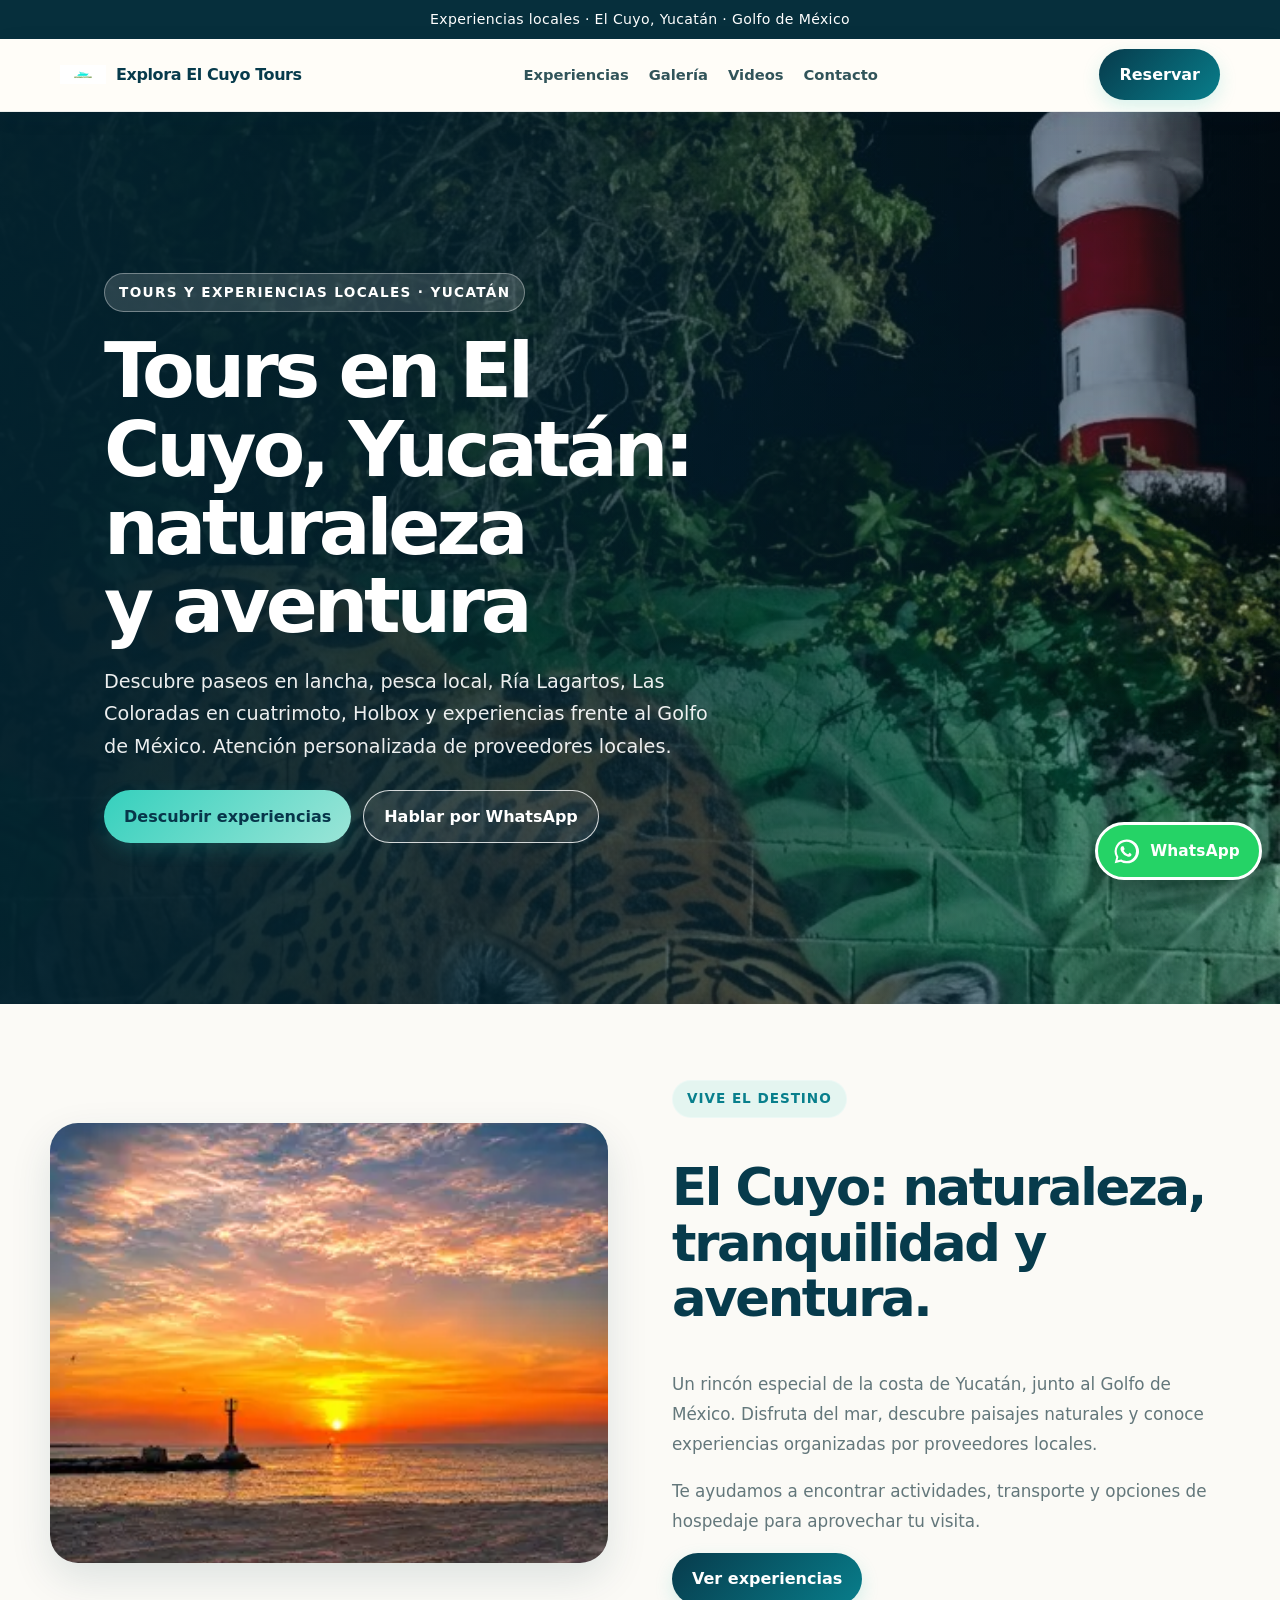
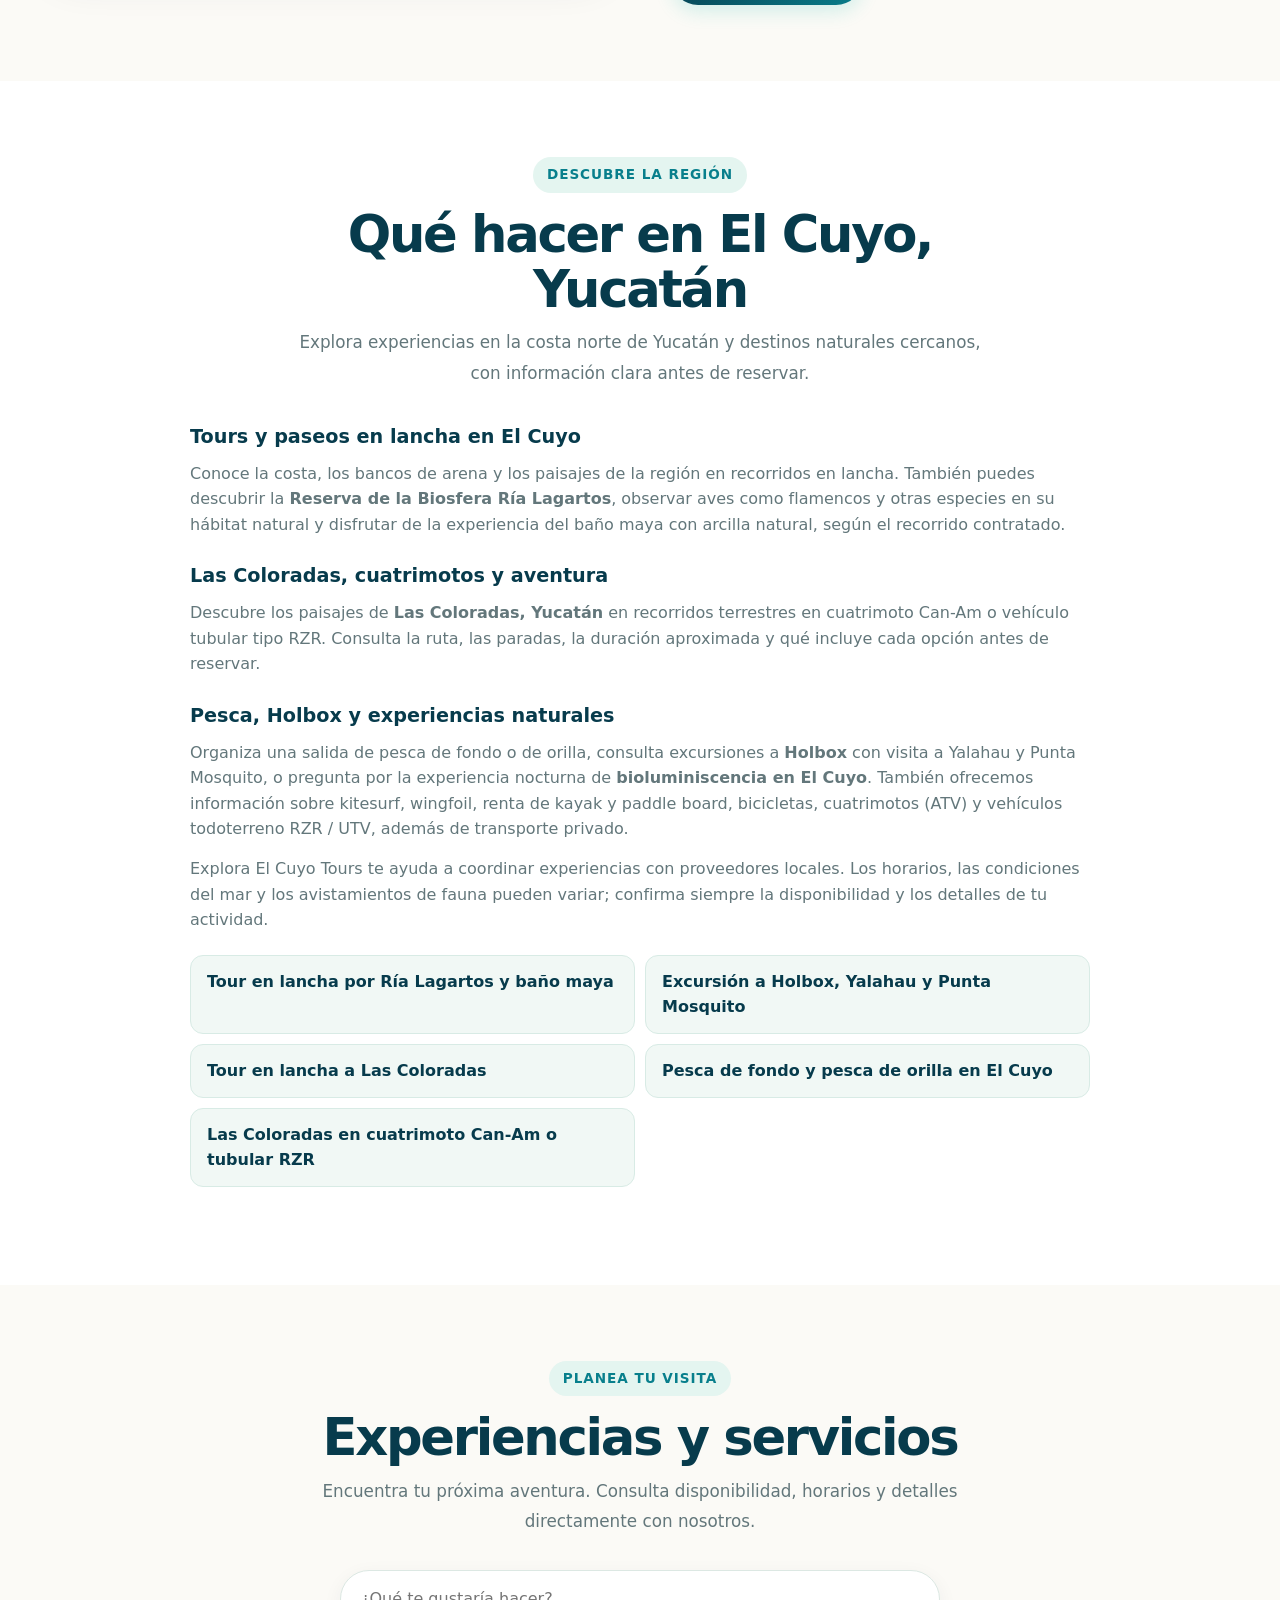
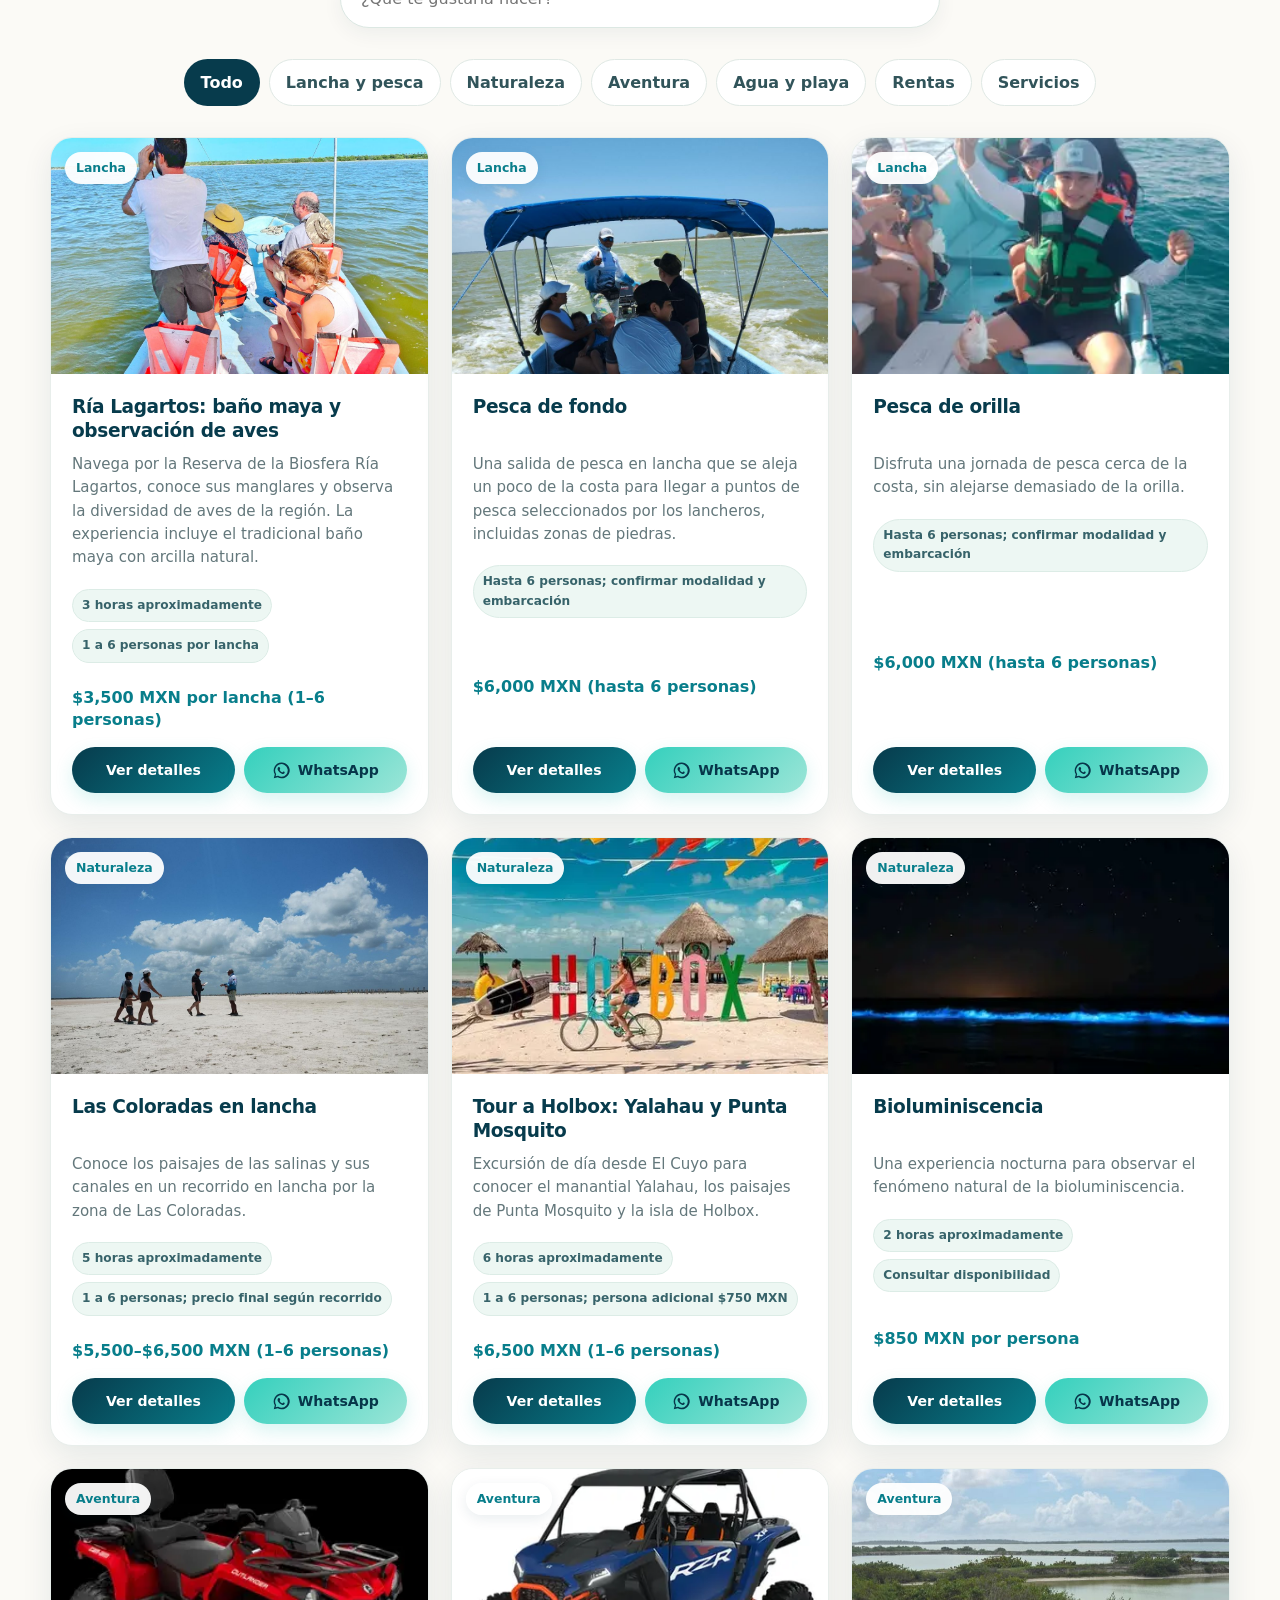
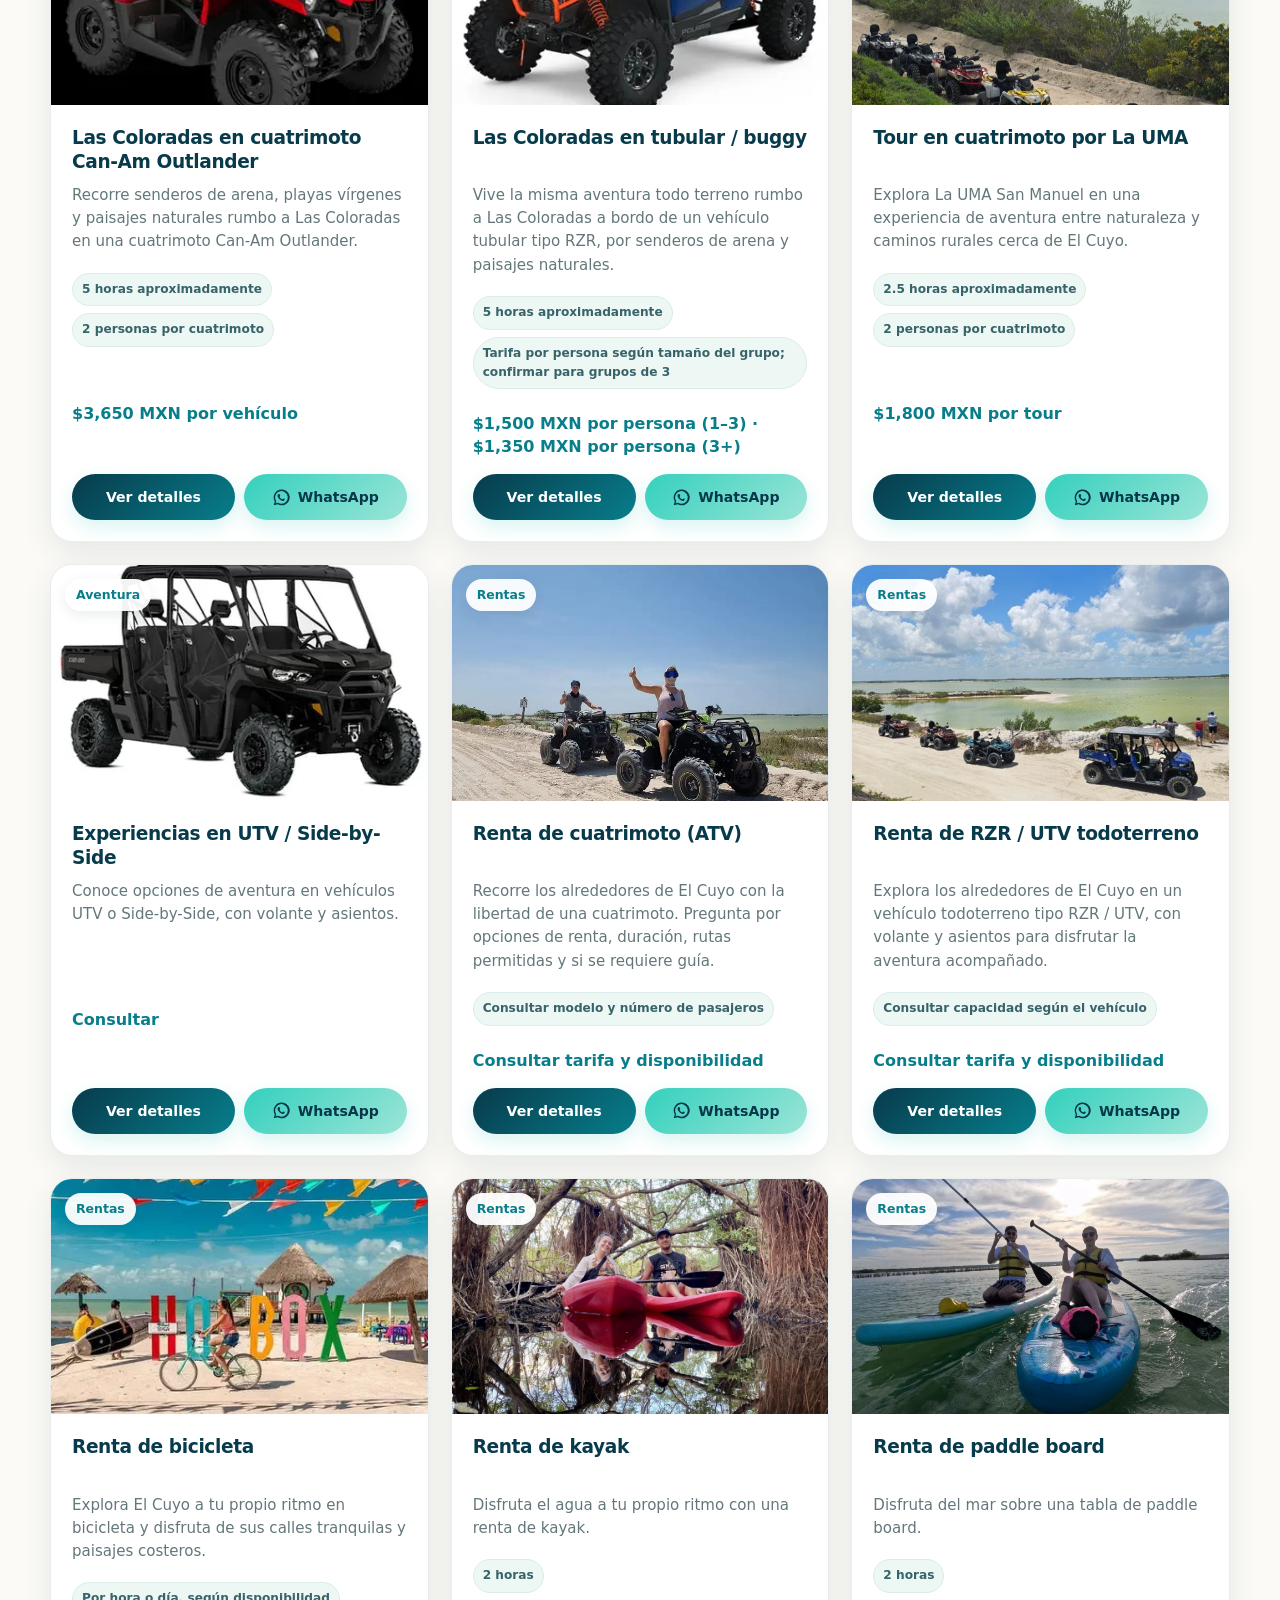
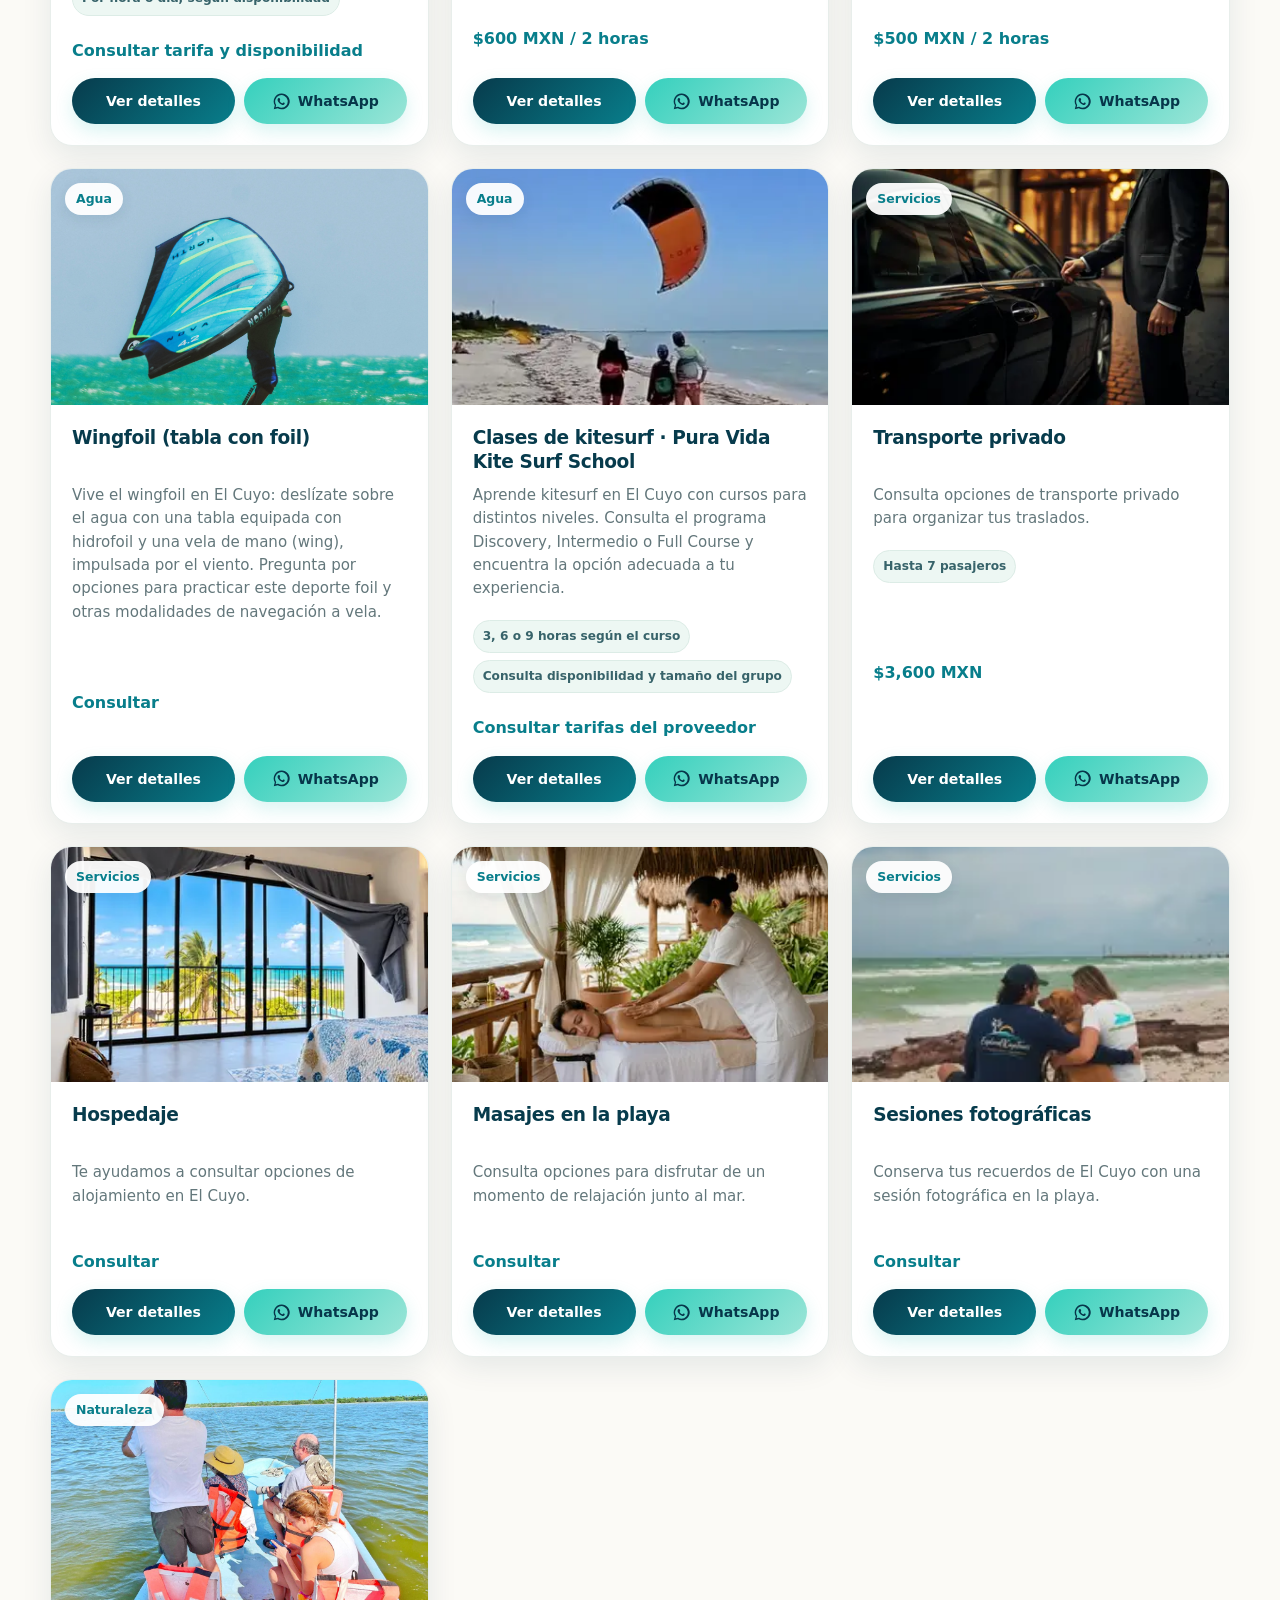
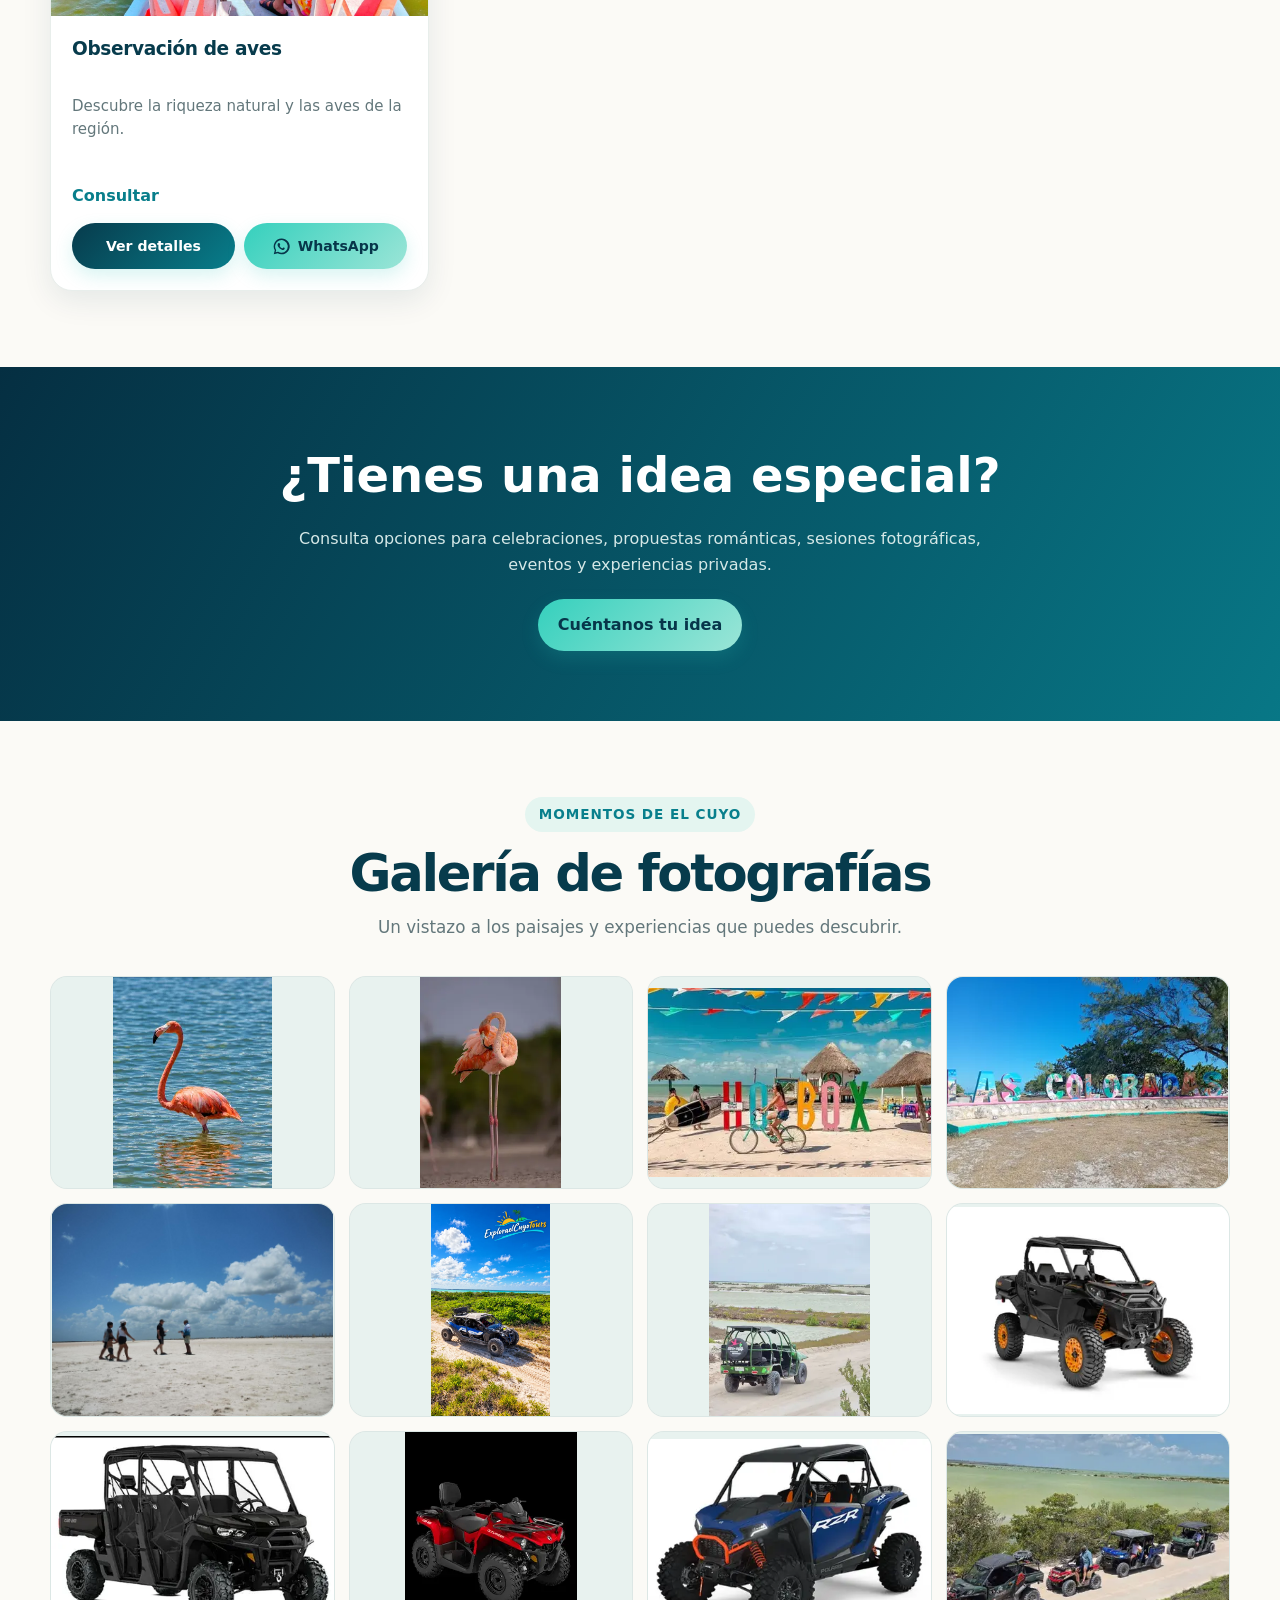
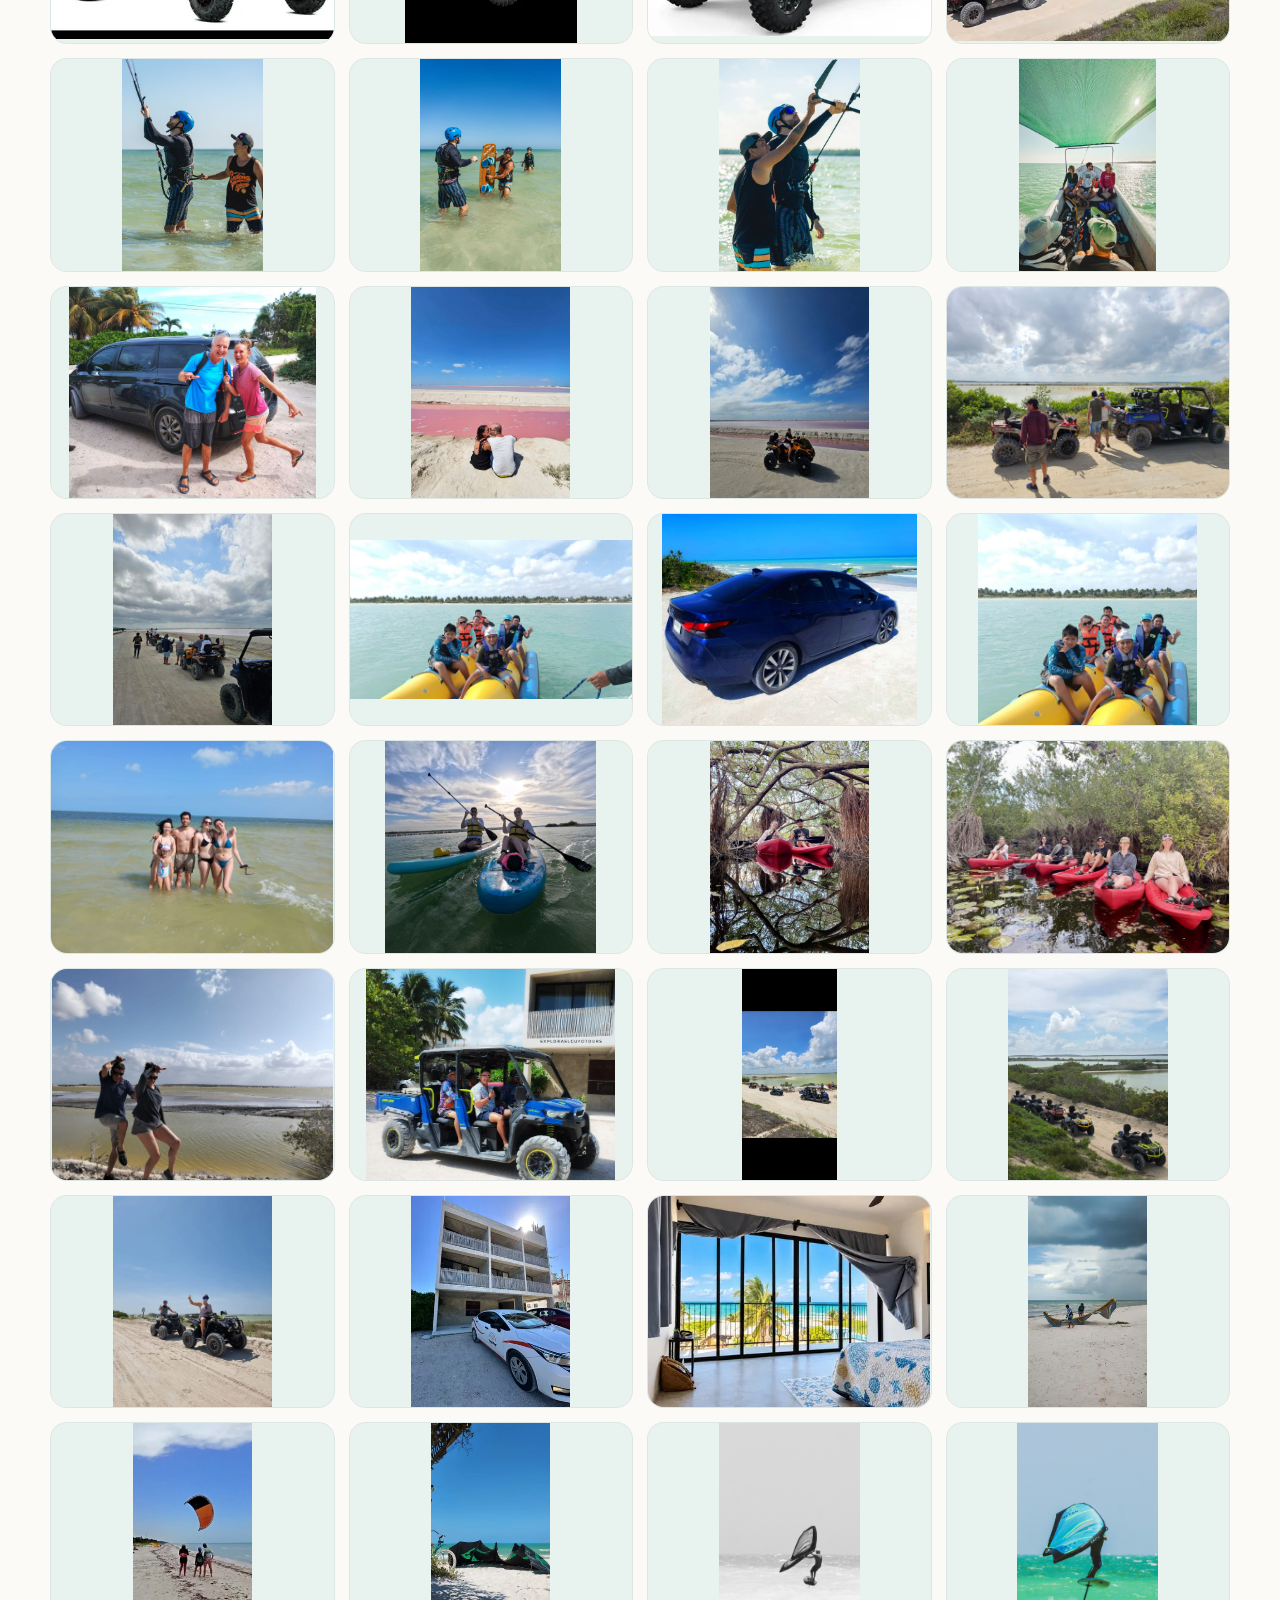
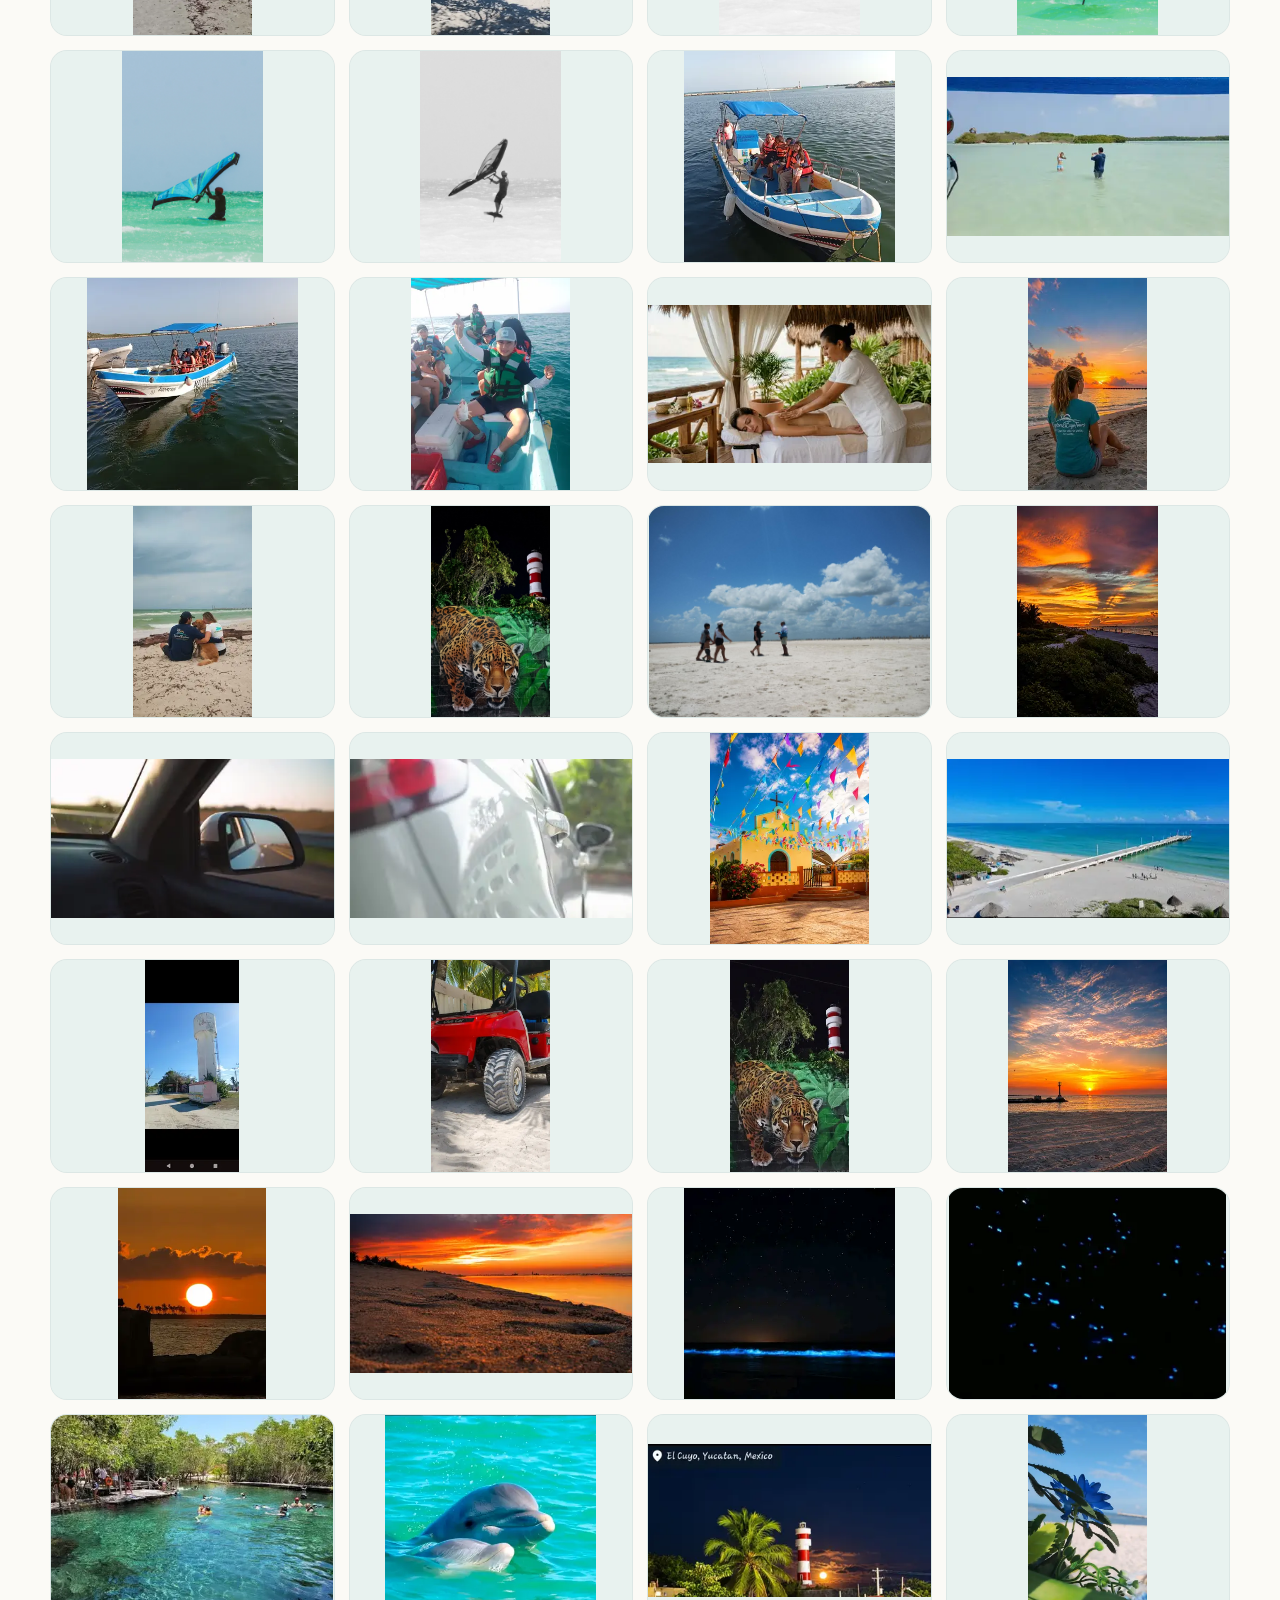
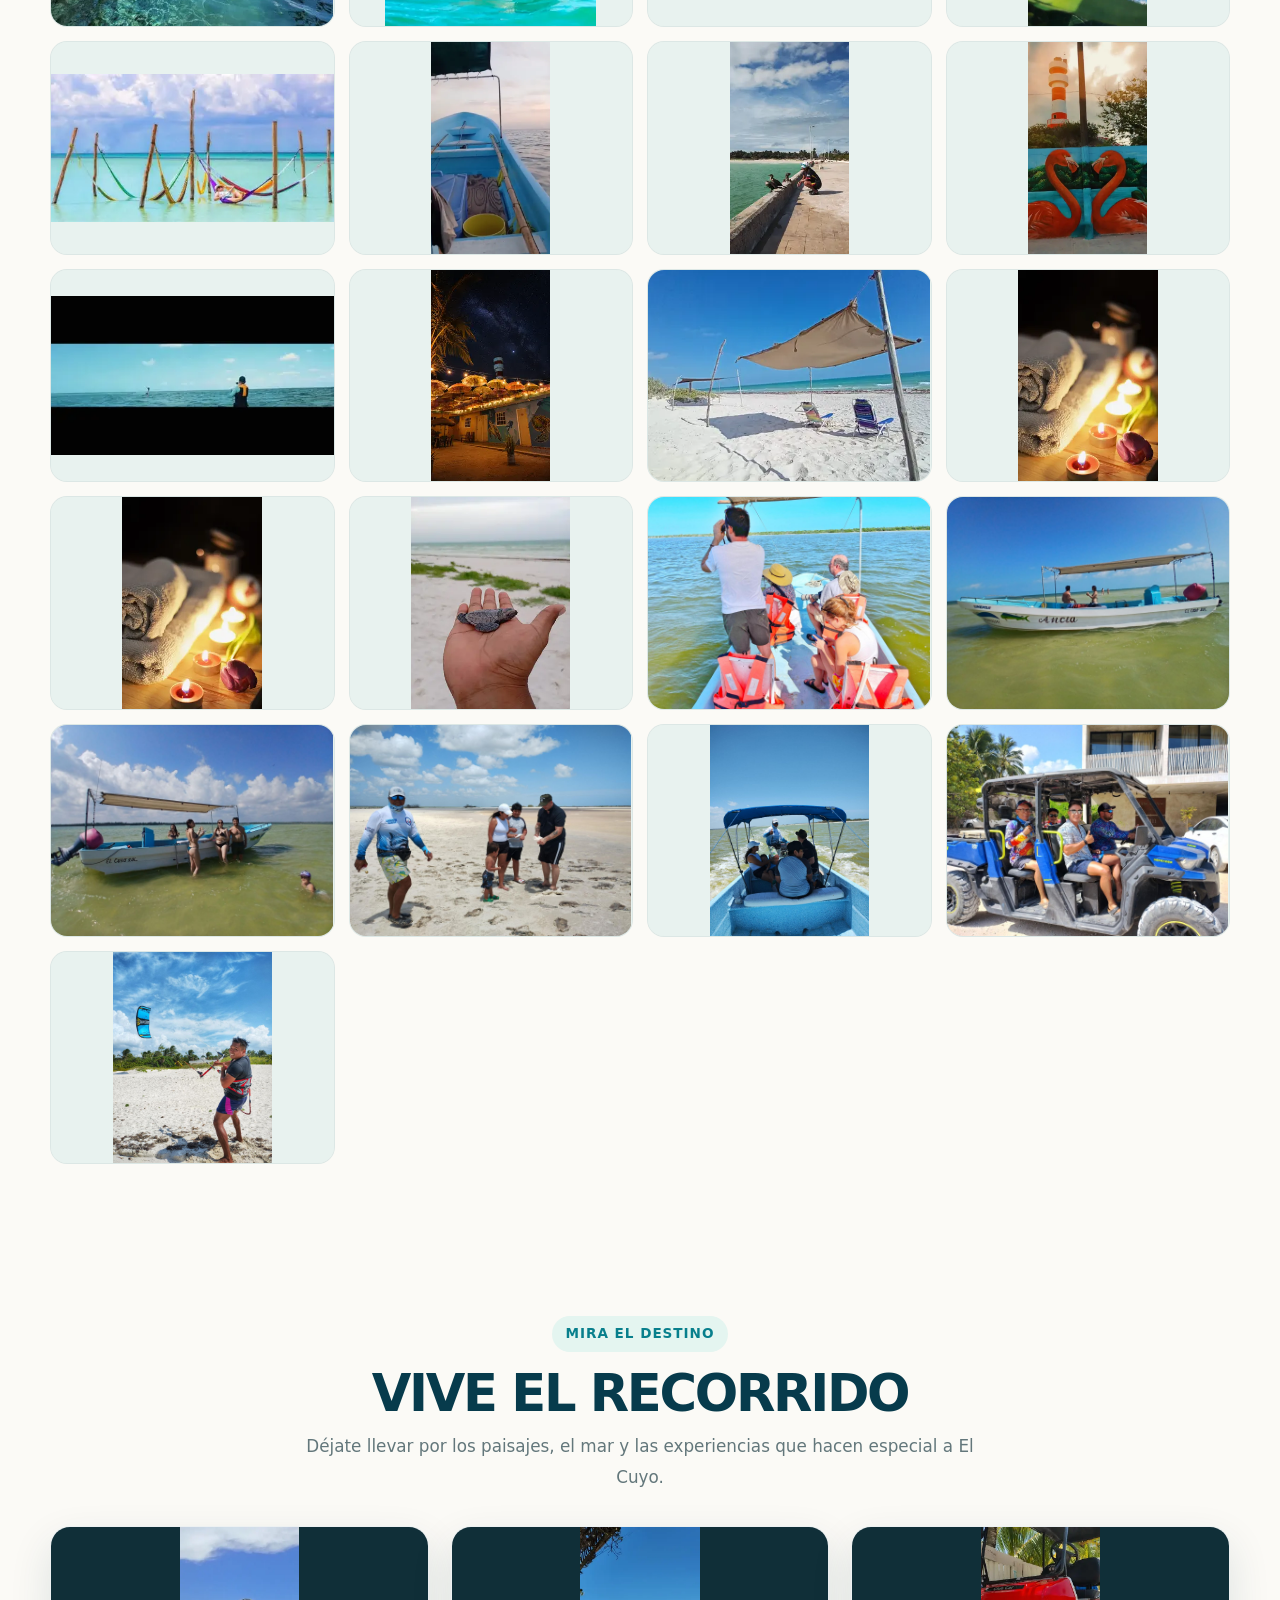
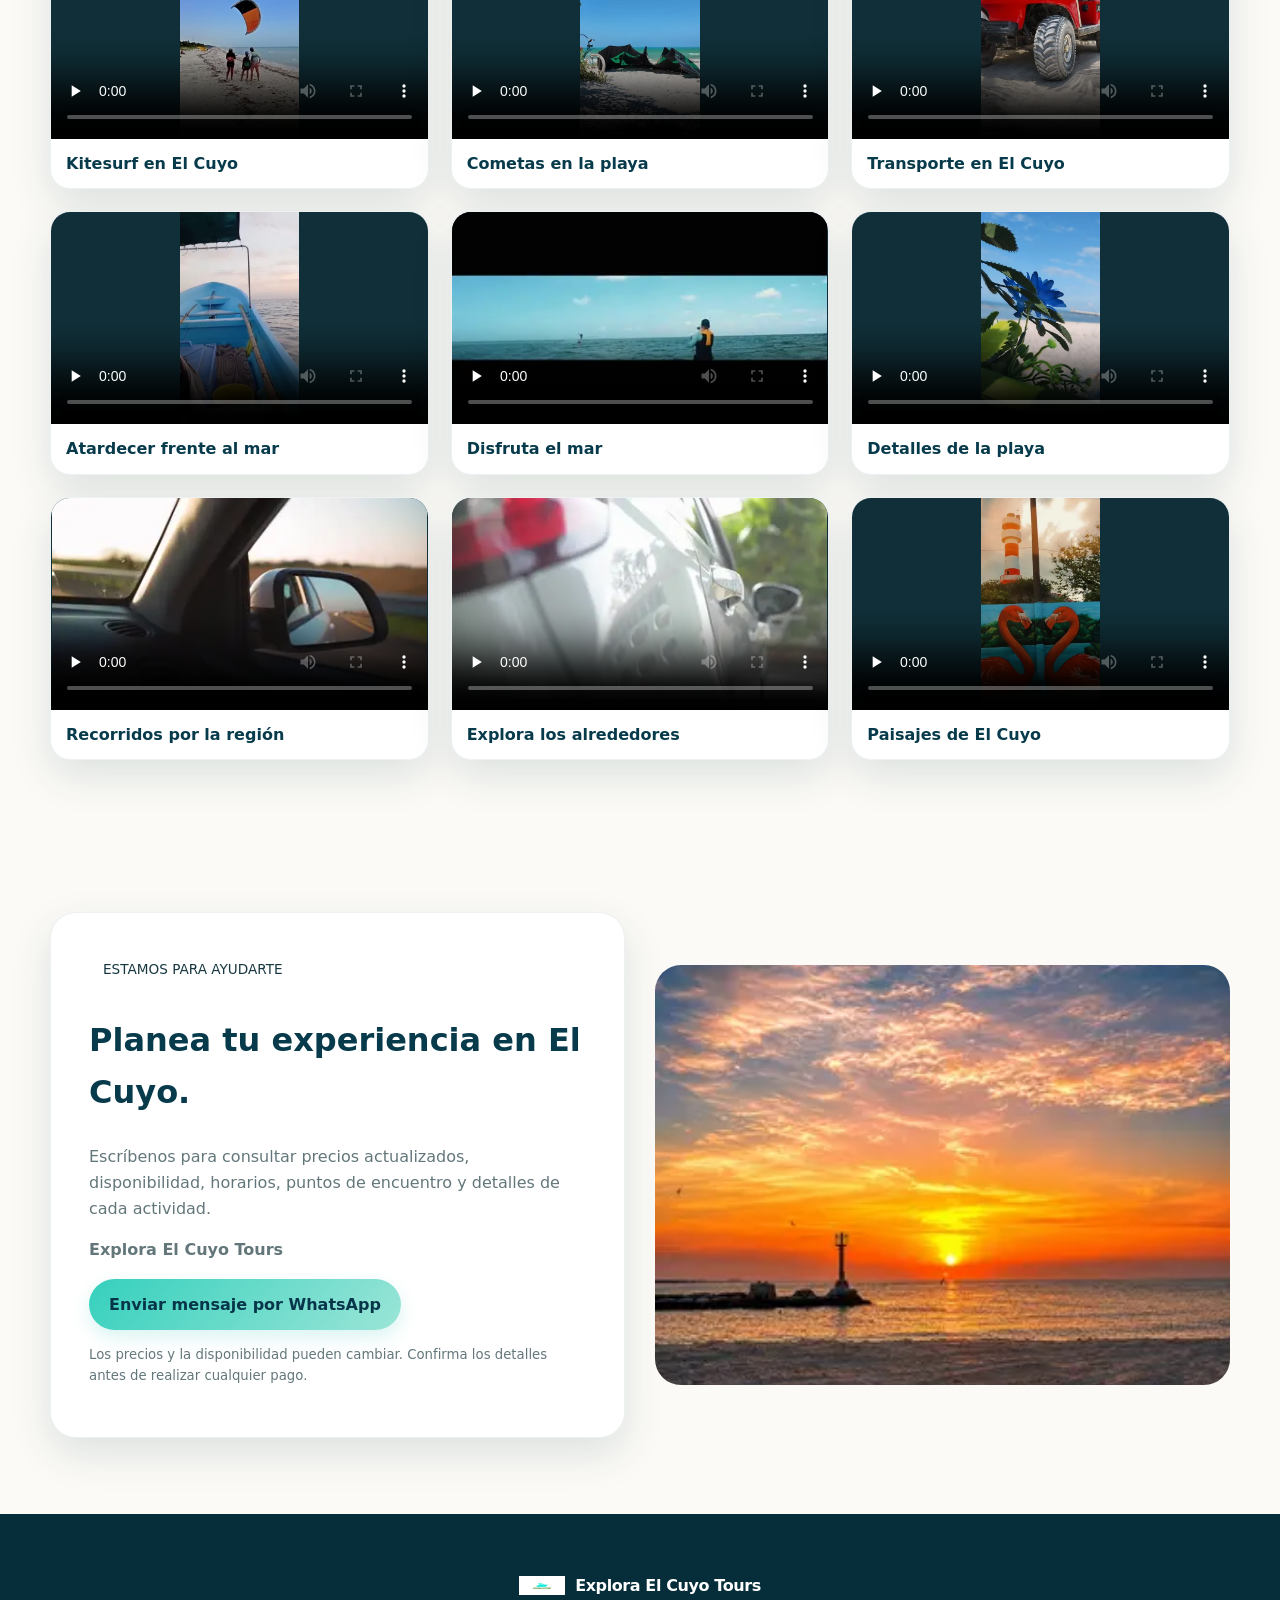
==== commit 6c916c84: "Pulido profesional de diseño, fotografía, SEO y rentas" ====
--- a/index.html
+++ b/index.html
@@ -4,7 +4,7 @@
 <meta charset="UTF-8">
 <meta name="viewport" content="width=device-width, initial-scale=1">
 <meta name="theme-color" content="#073b4c">
-<meta name="description" content="Descubre qué hacer en El Cuyo, Yucatán: tours en lancha, pesca, Ría Lagartos, Las Coloradas, cuatrimotos, renta de bicicletas, kayak, paddle board, RZR / UTV, bioluminiscencia, kitesurf y transporte. Atención local por WhatsApp.">
+<meta name="description" content="Organiza tours y actividades en El Cuyo, Yucatán: paseos en lancha, pesca, Las Coloradas, Ría Lagartos, bioluminiscencia, kitesurf y renta de cuatrimotos, RZR, bicicletas, kayaks y paddle boards. Atención local por WhatsApp.">
 <meta name="robots" content="index,follow,max-image-preview:large,max-snippet:-1,max-video-preview:-1">
 <link rel="canonical" href="https://exploraelcuyotours.com/">
 <link rel="icon" type="image/png" href="logo.png">
@@ -13,10 +13,12 @@
 <meta property="og:site_name" content="Explora El Cuyo Tours">
 <meta property="og:locale" content="es_MX">
 <meta property="og:title" content="Tours en El Cuyo, Yucatán | Explora El Cuyo Tours">
-<meta property="og:description" content="Tours y experiencias en El Cuyo, Yucatán: lancha, pesca, Ría Lagartos, Las Coloradas, cuatrimotos, bioluminiscencia y kitesurf.">
+<meta property="og:description" content="Tours, actividades y rentas en El Cuyo, Yucatán: lancha, pesca, Las Coloradas, bioluminiscencia, kitesurf, RZR, bicicletas, kayak y paddle board.">
 <meta property="og:url" content="https://exploraelcuyotours.com/">
 <meta property="og:image" content="https://exploraelcuyotours.com/1793985292980.jpg">
+<meta property="og:image:alt" content="Explora El Cuyo Tours: experiencias y paisajes de El Cuyo, Yucatán">
 <meta name="twitter:card" content="summary_large_image">
+<meta name="keywords" content="tours en El Cuyo, qué hacer en El Cuyo, paseos en lancha, pesca, Las Coloradas, Ría Lagartos, bioluminiscencia, renta de RZR, renta de cuatrimotos, bicicletas, kayak, paddle board, kitesurf, Yucatán">
 <meta name="twitter:title" content="Tours en El Cuyo, Yucatán | Explora El Cuyo Tours">
 <meta name="twitter:description" content="Descubre El Cuyo y sus alrededores con experiencias locales en lancha, naturaleza y aventura.">
 <meta name="twitter:image" content="https://exploraelcuyotours.com/1793985292980.jpg">
@@ -751,6 +753,67 @@
 .gallery-item img{object-fit:contain!important;background:#e8f2ef}
 @media(max-width:650px){.whatsapp-float{width:auto!important;height:auto!important;min-width:145px;min-height:54px!important;right:13px;bottom:13px}.gallery-item img{object-fit:contain!important}}
 
+
+/* Pulido visual y accesibilidad: tarjetas, fotografías y navegación */
+:root{--card-radius:22px}
+html{scroll-padding-top:90px}
+body{font-feature-settings:"kern";-webkit-font-smoothing:antialiased}
+section{scroll-margin-top:84px}
+.nav{min-height:72px}
+.nav-links a{padding:9px 0}
+.menu-toggle{min-width:46px;min-height:44px}
+.card{height:100%;border-radius:var(--card-radius);box-shadow:0 10px 30px rgba(7,54,74,.09)}
+.card-image{height:auto;aspect-ratio:16/10;padding:0;background:#eaf2ef}
+.card-image img{width:100%;height:100%;object-fit:cover;object-position:center;border-radius:0}
+.card-body{padding:21px;gap:2px}
+.card h3{font-size:1.16rem;line-height:1.3;min-height:2.6em}
+.card p{line-height:1.55}
+.card-quick-facts{margin:2px 0 12px}
+.price{font-size:1rem;line-height:1.4;padding:10px 0 14px}
+.card-actions{margin-top:auto}
+.card-actions .btn{min-height:46px}
+.gallery-grid{grid-auto-rows:1fr}
+.gallery-item{padding:0;min-height:0;aspect-ratio:4/3;border-radius:17px;background:#eaf2ef}
+.gallery-item img{height:100%;width:100%;object-fit:cover;object-position:center;border-radius:0}
+.intro-grid img,.contact-photo{object-fit:cover;background:#eaf2ef}
+.hero{background-position:center 45%;background-size:cover}
+.whatsapp-float{min-width:154px;min-height:58px;letter-spacing:.01em}
+.whatsapp-float:focus-visible,.btn:focus-visible,.filter:focus-visible,.menu-toggle:focus-visible,.gallery-item:focus-visible{outline:3px solid #f28b72;outline-offset:3px}
+.filter{min-height:42px}
+.search-wrap input{min-height:50px}
+.modal-box img{object-fit:contain}
+@media(max-width:900px){
+ .nav{gap:10px}
+ .nav-links{gap:13px}
+ .card-image{aspect-ratio:16/10}
+}
+@media(max-width:650px){
+ .nav{min-height:64px;flex-wrap:wrap}
+ .nav .btn{padding:10px 14px}
+ .nav-links{display:none;order:4;width:100%;padding:10px 4px 14px;flex-direction:column;align-items:stretch;gap:2px}
+ .nav-links.open{display:flex}
+ .nav-links a{padding:11px 10px;border-radius:10px}
+ .nav-links a:hover{background:#eaf5f1}
+ .menu-toggle{display:inline-flex;align-items:center;justify-content:center}
+ .hero{min-height:520px;background-position:58% center}
+ .hero-content{padding:65px 20px}
+ .hero h1{font-size:clamp(2.25rem,10vw,3.25rem);max-width:15ch}
+ .hero p{font-size:1rem}
+ .intro-grid img{height:250px}
+ .cards{grid-template-columns:1fr;gap:18px}
+ .card-image{aspect-ratio:16/10}
+ .card-body{padding:18px}
+ .card h3{min-height:0}
+ .gallery-grid{grid-template-columns:repeat(2,minmax(0,1fr));gap:9px}
+ .gallery-item{aspect-ratio:1/1}
+ .gallery-item img{height:100%;object-fit:cover}
+ .whatsapp-float{min-width:0;min-height:54px!important;padding:0 16px 0 13px;right:12px;bottom:calc(12px + env(safe-area-inset-bottom,0px))}
+ .contact-grid{gap:18px}
+}
+@media(prefers-reduced-motion:reduce){
+ *,*::before,*::after{scroll-behavior:auto!important;transition:none!important;animation:none!important}
+}
+
 </style>
 </head>
 
@@ -813,7 +876,7 @@
 <h3>Las Coloradas, cuatrimotos y aventura</h3>
 <p>Descubre los paisajes de <strong>Las Coloradas, Yucatán</strong> en recorridos terrestres en cuatrimoto Can-Am o vehículo tubular tipo RZR. Consulta la ruta, las paradas, la duración aproximada y qué incluye cada opción antes de reservar.</p>
 <h3>Pesca, Holbox y experiencias naturales</h3>
-<p>Organiza una salida de pesca de fondo o pesca de orilla, consulta excursiones a <strong>Holbox</strong> con visita a Yalahau y Punta Mosquito, o pregunta por la experiencia nocturna de <strong>bioluminiscencia en El Cuyo</strong>. También puedes consultar windfoil o wingfoil, kitesurf, kayak, paddle board, renta de cuatrimotos, bicicletas y vehículos RZR / UTV todoterreno, además de transporte privado.</p>
+<p>Organiza una salida de pesca de fondo o de orilla, consulta excursiones a <strong>Holbox</strong> con visita a Yalahau y Punta Mosquito, o pregunta por la experiencia nocturna de <strong>bioluminiscencia en El Cuyo</strong>. También ofrecemos información sobre kitesurf, wingfoil, renta de kayak y paddle board, bicicletas, cuatrimotos (ATV) y vehículos todoterreno RZR / UTV, además de transporte privado.</p>
 <p>Explora El Cuyo Tours te ayuda a coordinar experiencias con proveedores locales. Los horarios, las condiciones del mar y los avistamientos de fauna pueden variar; confirma siempre la disponibilidad y los detalles de tu actividad.</p>
 <nav class="tour-seo-links" aria-label="Fichas detalladas de tours">
 <a href="tours/ria-lagartos-bano-maya.html">Tour en lancha por Ría Lagartos y baño maya</a>
@@ -1127,7 +1190,7 @@
 {
 title:"Renta de RZR / UTV todoterreno",
 category:"rentas",
-image:"cuatrimotos_polaris_rzr_pro_xp.webp",
+image:"h08-utv-grupo.jpg",
 price:"Consultar tarifa y disponibilidad",
 description:"Explora los alrededores de El Cuyo en un vehículo todoterreno tipo RZR / UTV, con volante y asientos para disfrutar la aventura acompañado.",
 note:"Renta sujeta a disponibilidad. Confirma modelo, número de pasajeros, duración, ruta permitida, requisitos de conducción, depósito, seguro y tarifa antes de reservar.",
@@ -1140,7 +1203,7 @@
 image:"coloradas_holbox_letras_playa_bicicleta.webp",
 price:"Consultar tarifa y disponibilidad",
 description:"Explora El Cuyo a tu propio ritmo en bicicleta y disfruta de sus calles tranquilas y paisajes costeros.",
-note:"La fotografía es ilustrativa y corresponde a otro destino; estamos pendientes de sustituirla por una imagen propia de bicicletas en El Cuyo. Confirma tarifa, tipo de bicicleta, duración, depósito y disponibilidad.",
+note:"Fotografía ilustrativa de bicicletas. Confirma tarifa, tipo de bicicleta, duración, depósito y disponibilidad antes de reservar.",
 duration:"Por hora o día, según disponibilidad",
 keywords:["renta de bicicleta","alquiler de bicicleta","bicicletas en El Cuyo"]
 },
@@ -1175,7 +1238,7 @@
 title:"Clases de kitesurf · Pura Vida Kite Surf School",
 category:"agua",
 image:"kitesurf_cometa_en_el_aire_personas.webp",
-price:"Cursos desde $3,000 MXN por persona (tarifa grupal publicada)",
+price:"Consultar tarifas del proveedor",
 description:"Aprende kitesurf en El Cuyo con cursos para distintos niveles. Consulta el programa Discovery, Intermedio o Full Course y encuentra la opción adecuada a tu experiencia.",
 note:"Información transcrita del flyer de Pura Vida Kite Surf School compartido para la página. Las tarifas y condiciones pertenecen al proveedor y deben confirmarse antes de reservar. Instagram: @puravida_elcuyo.",
 duration:"3, 6 o 9 horas según el curso",
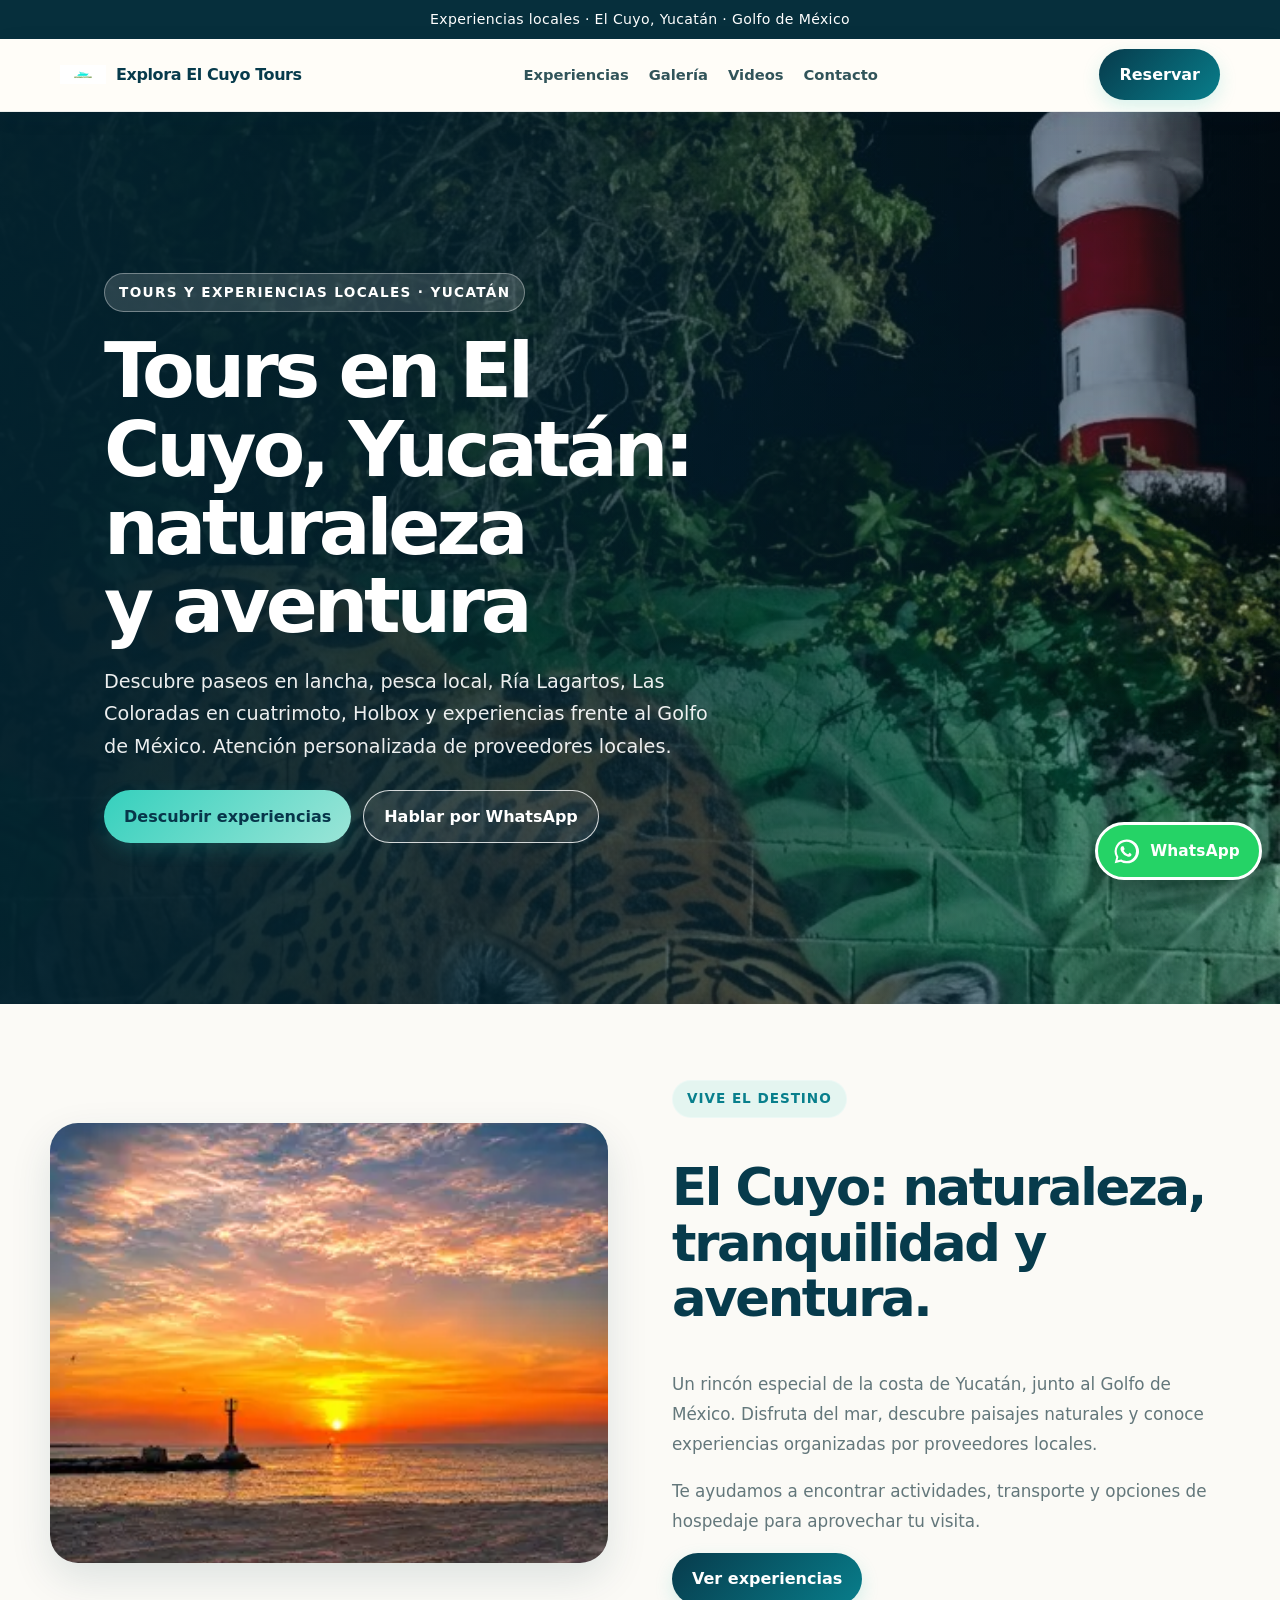
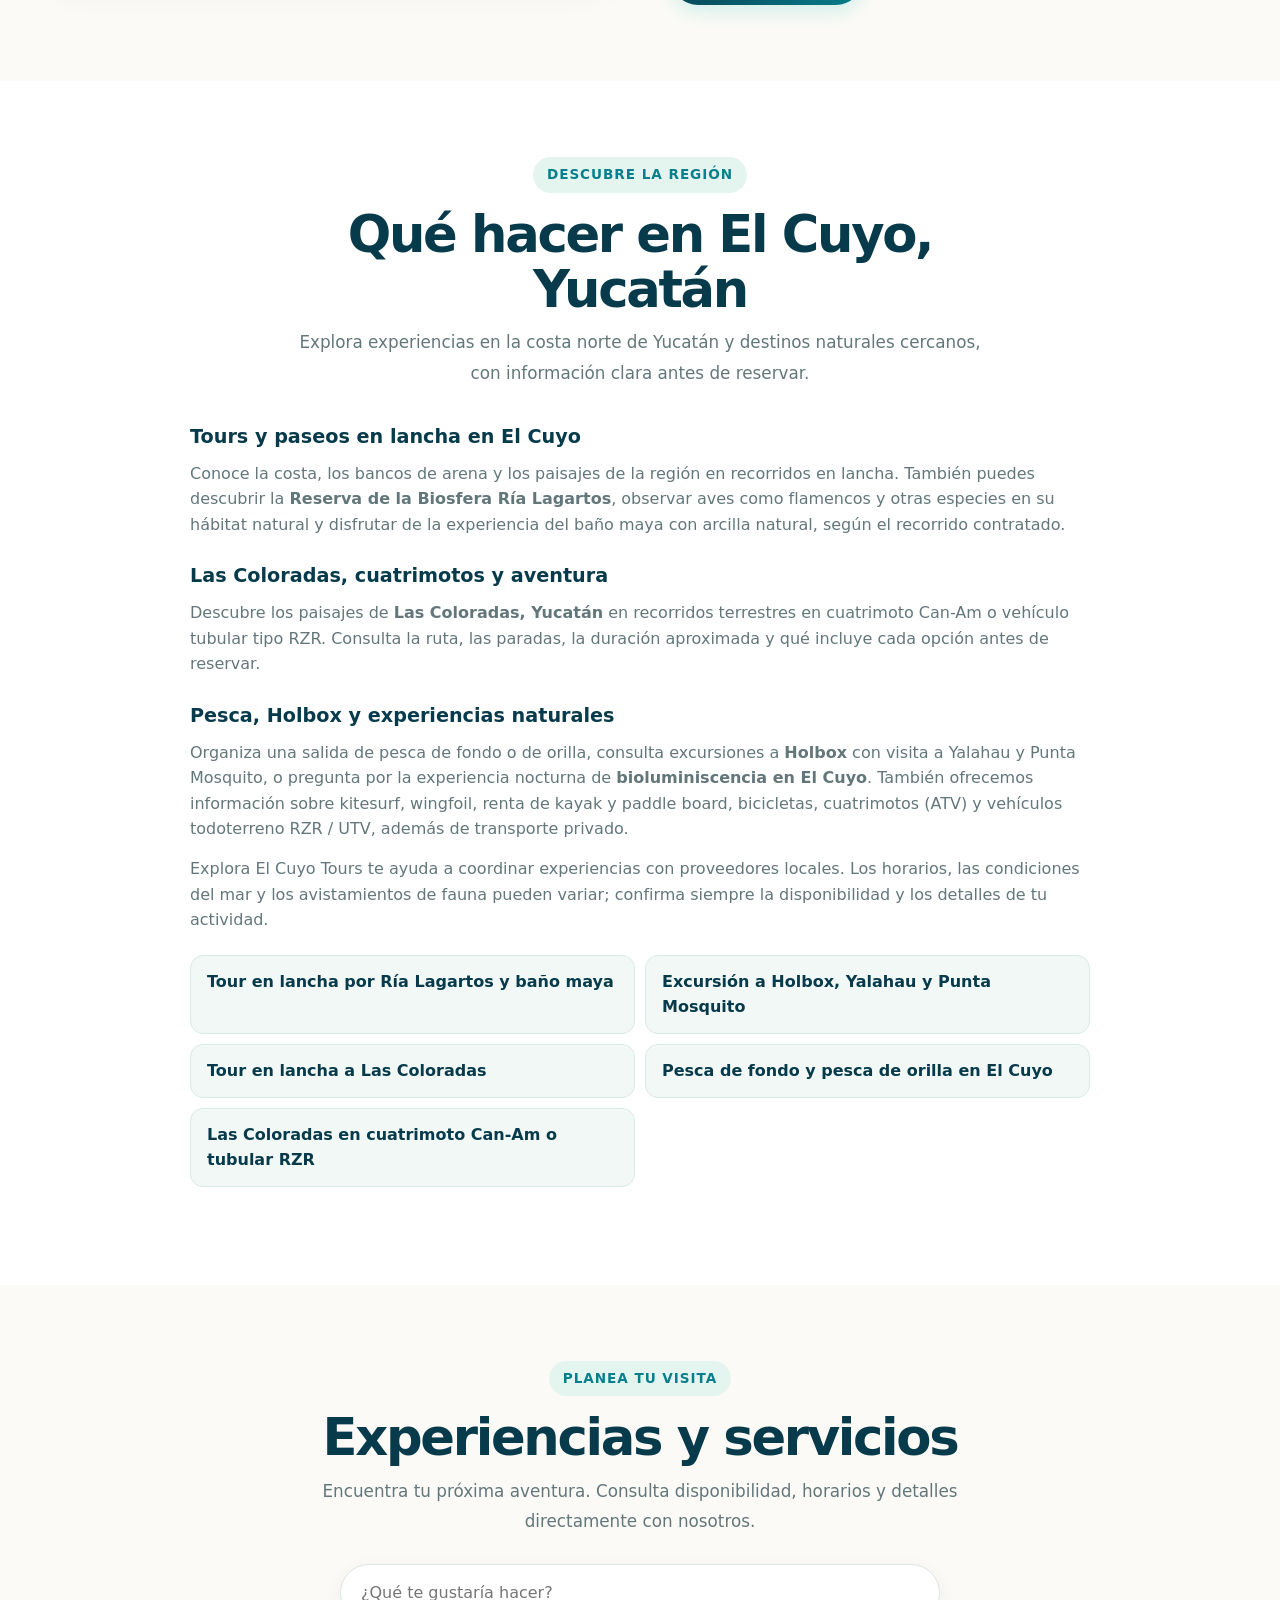
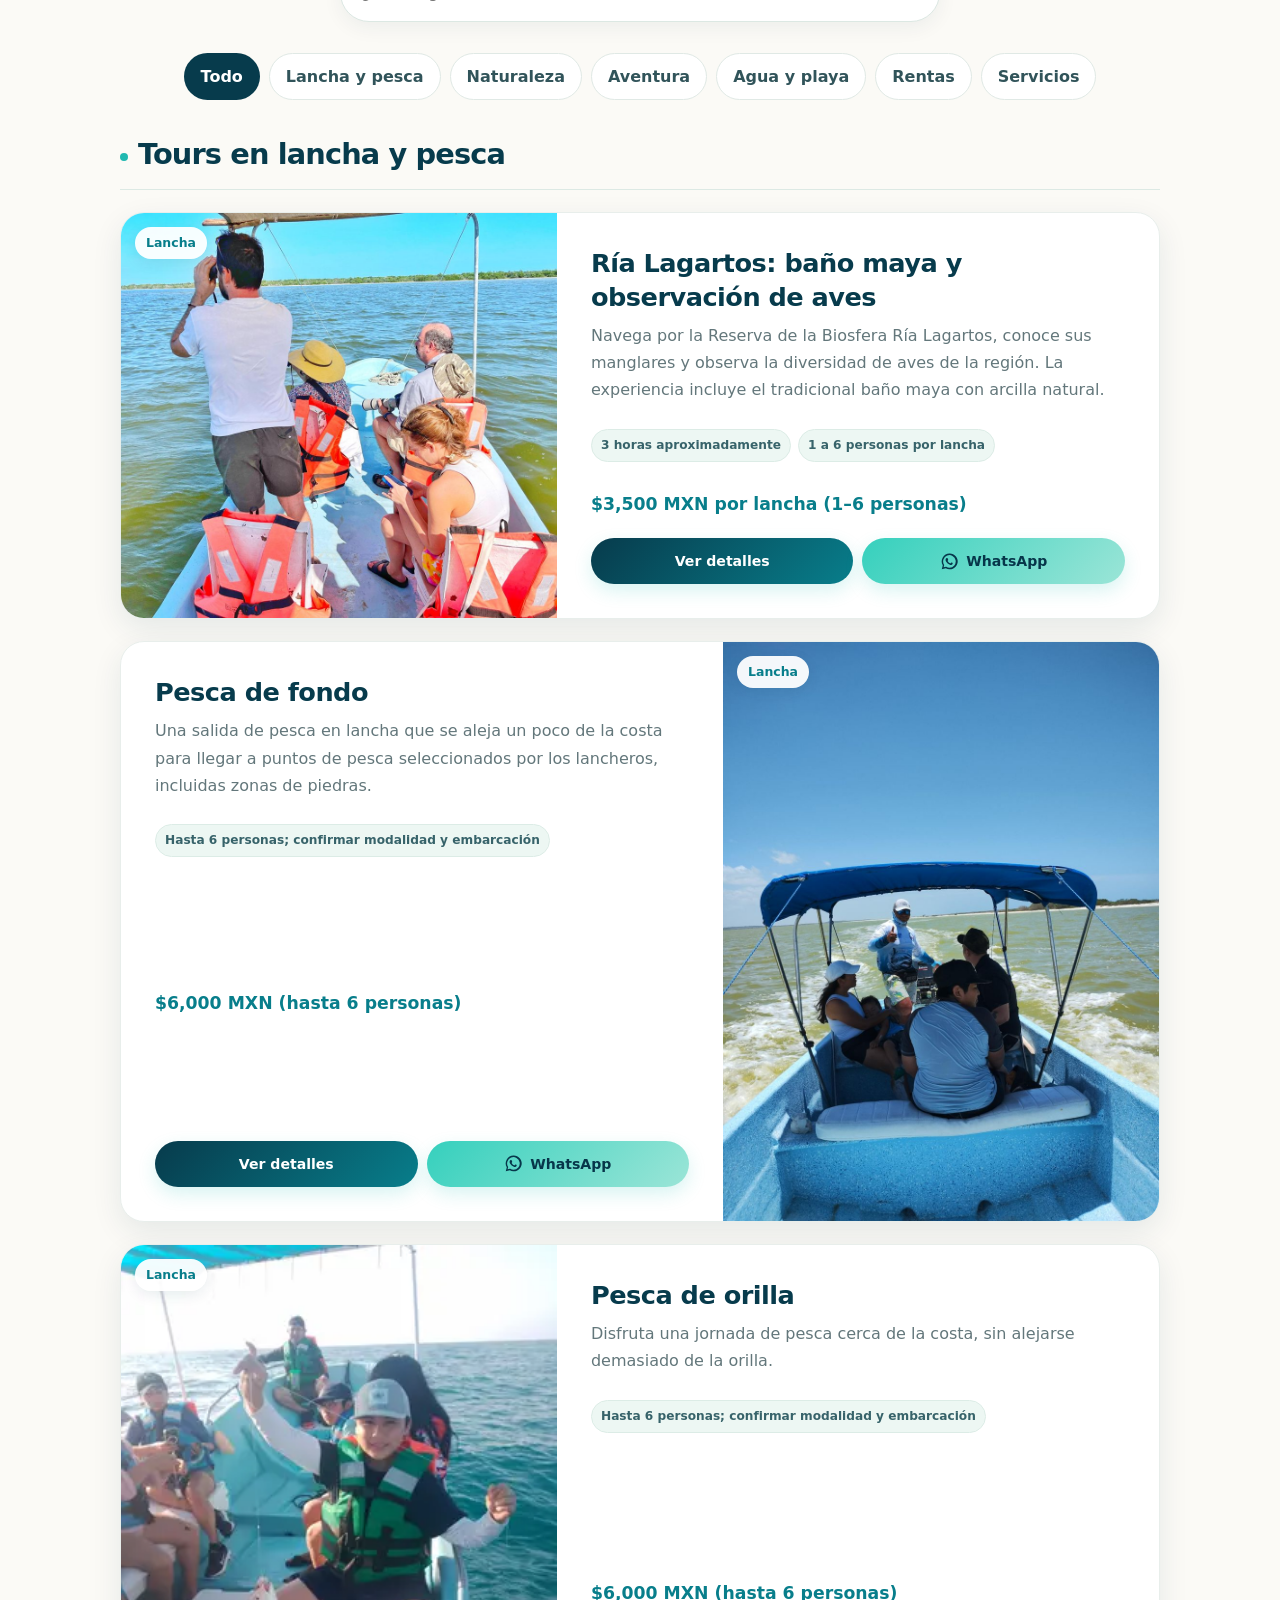
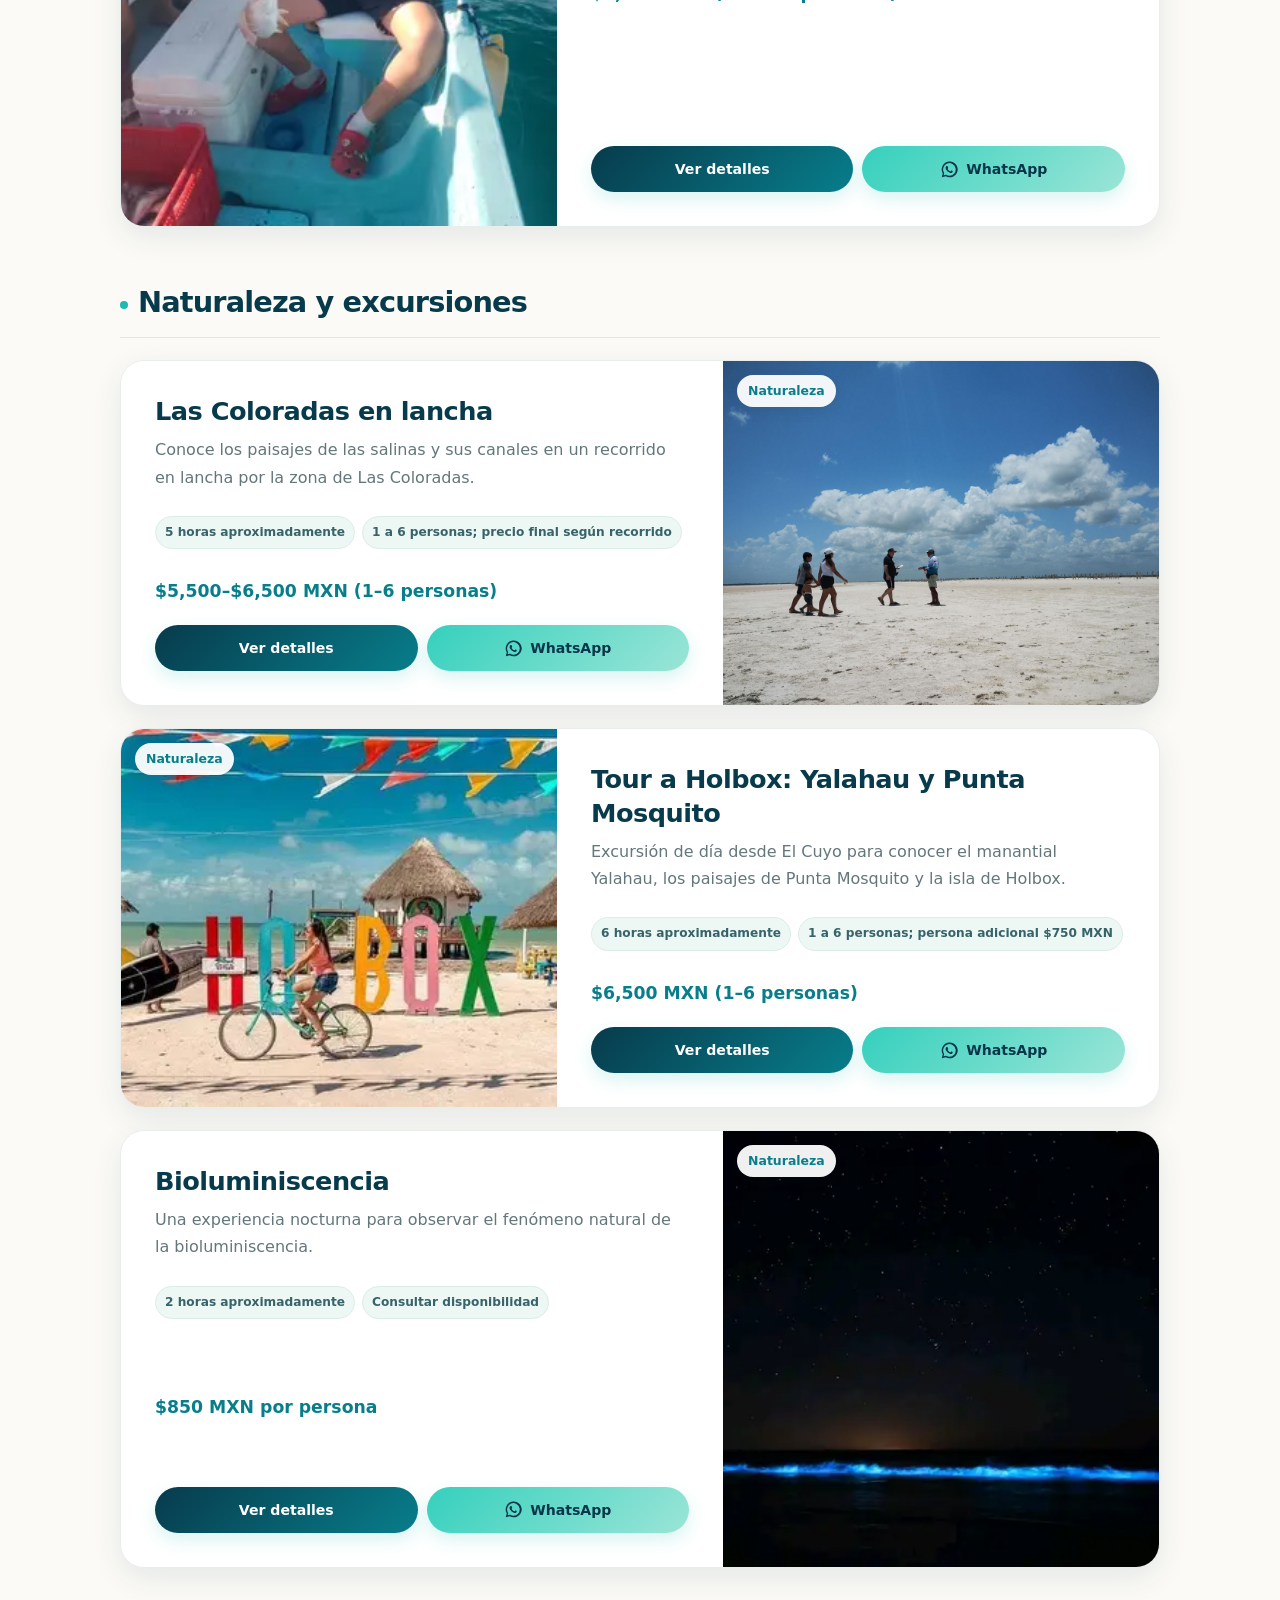
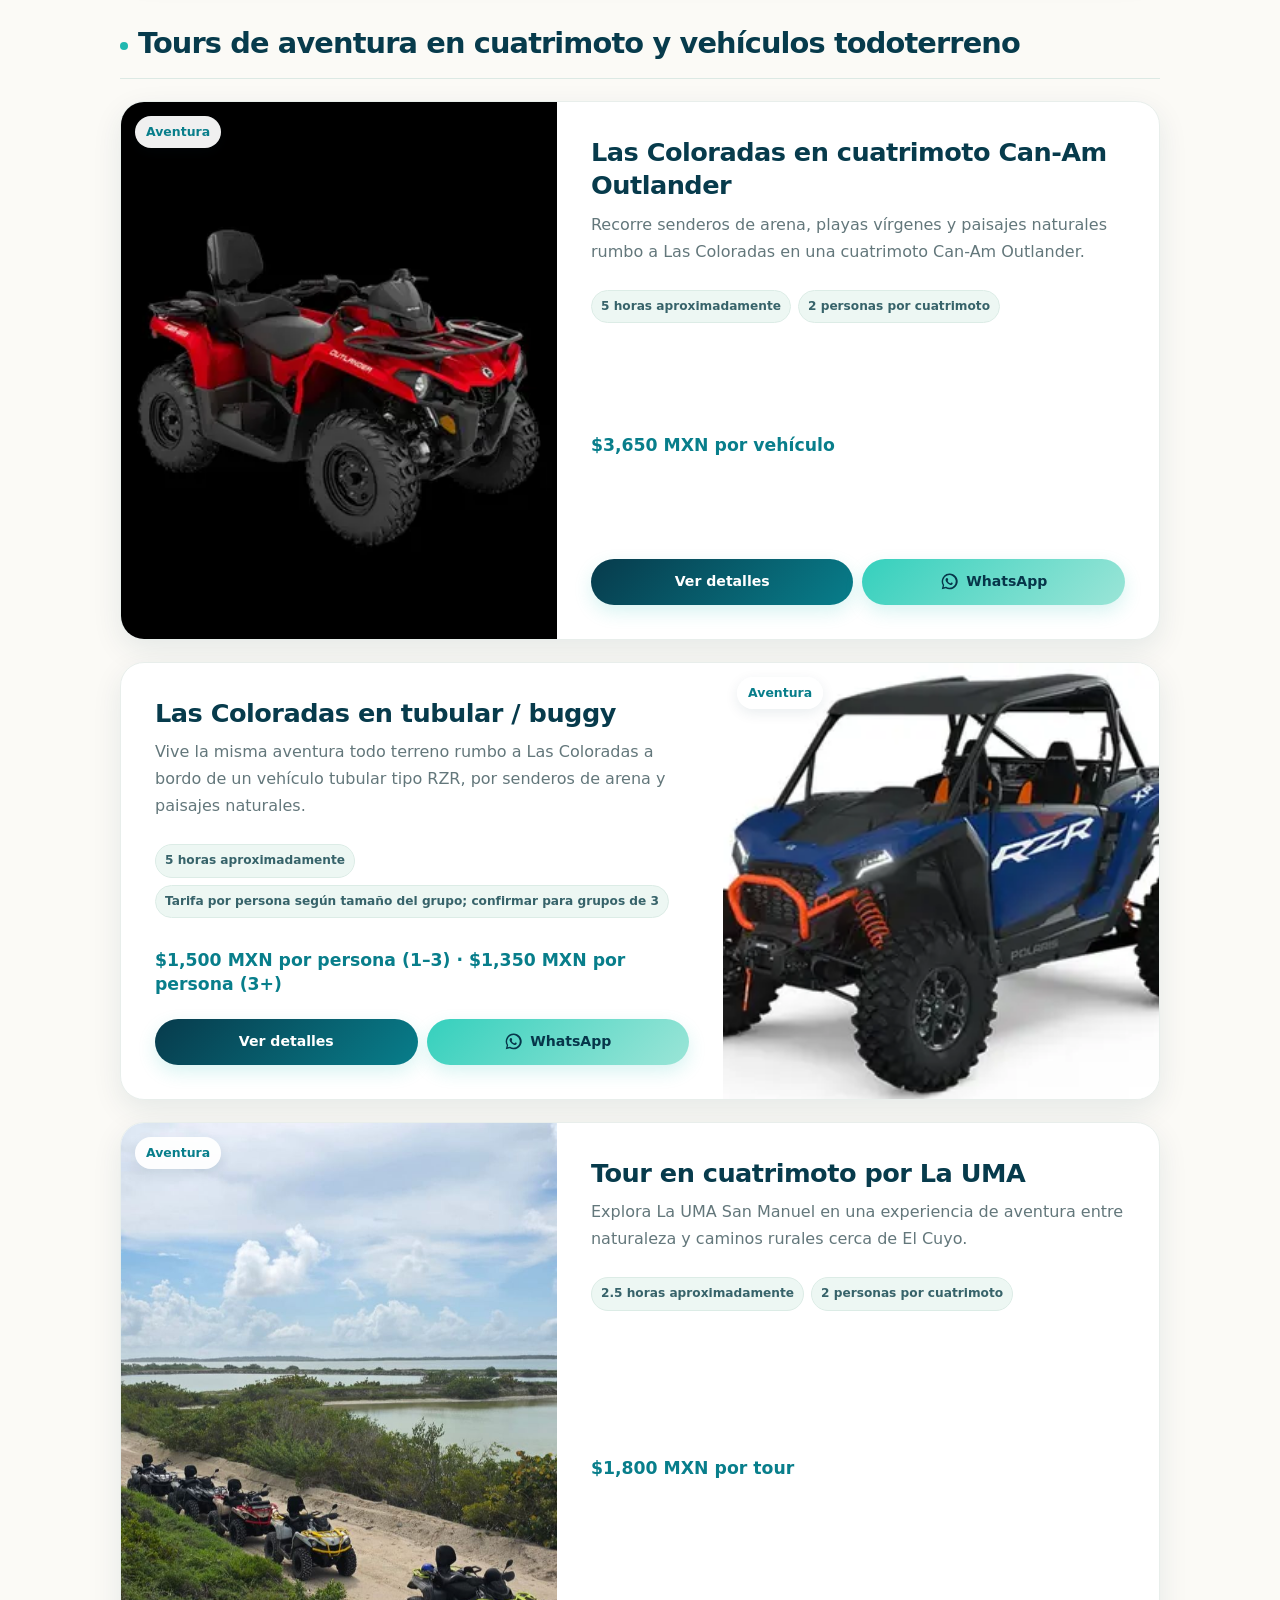
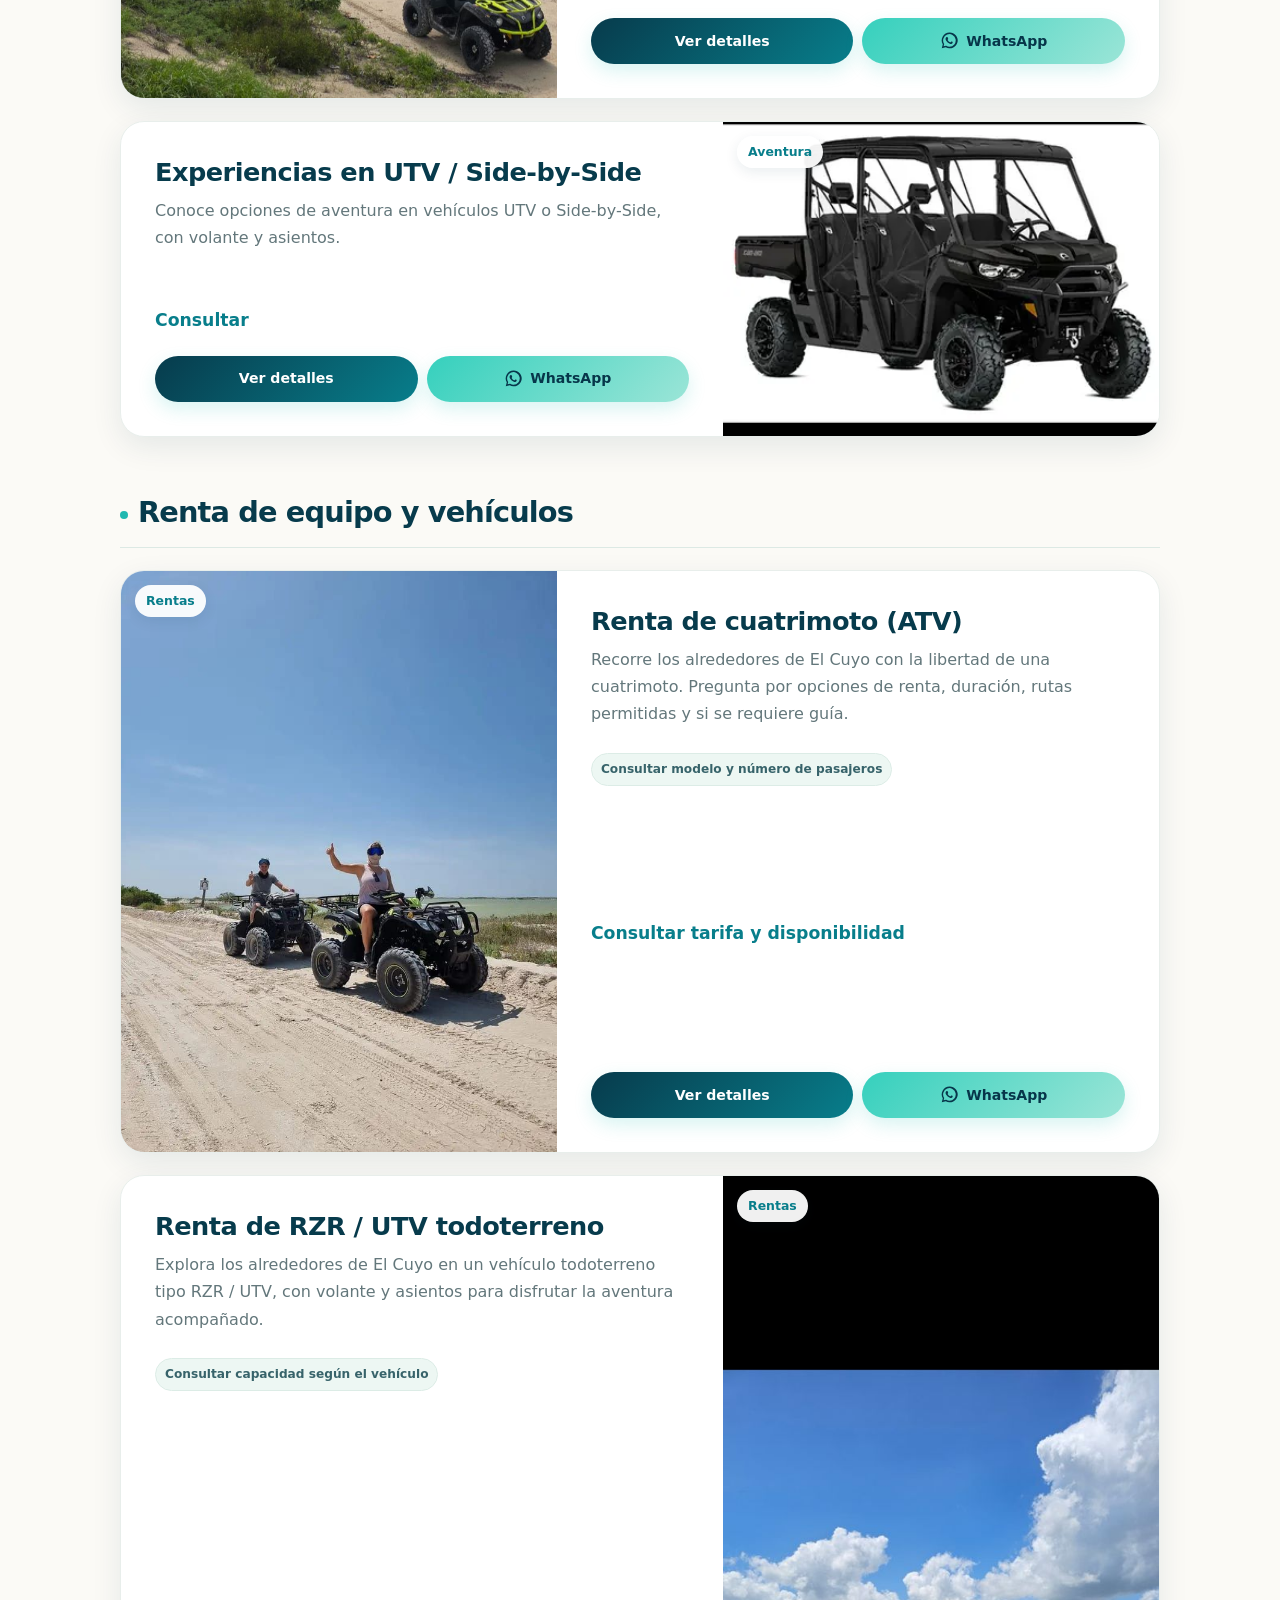
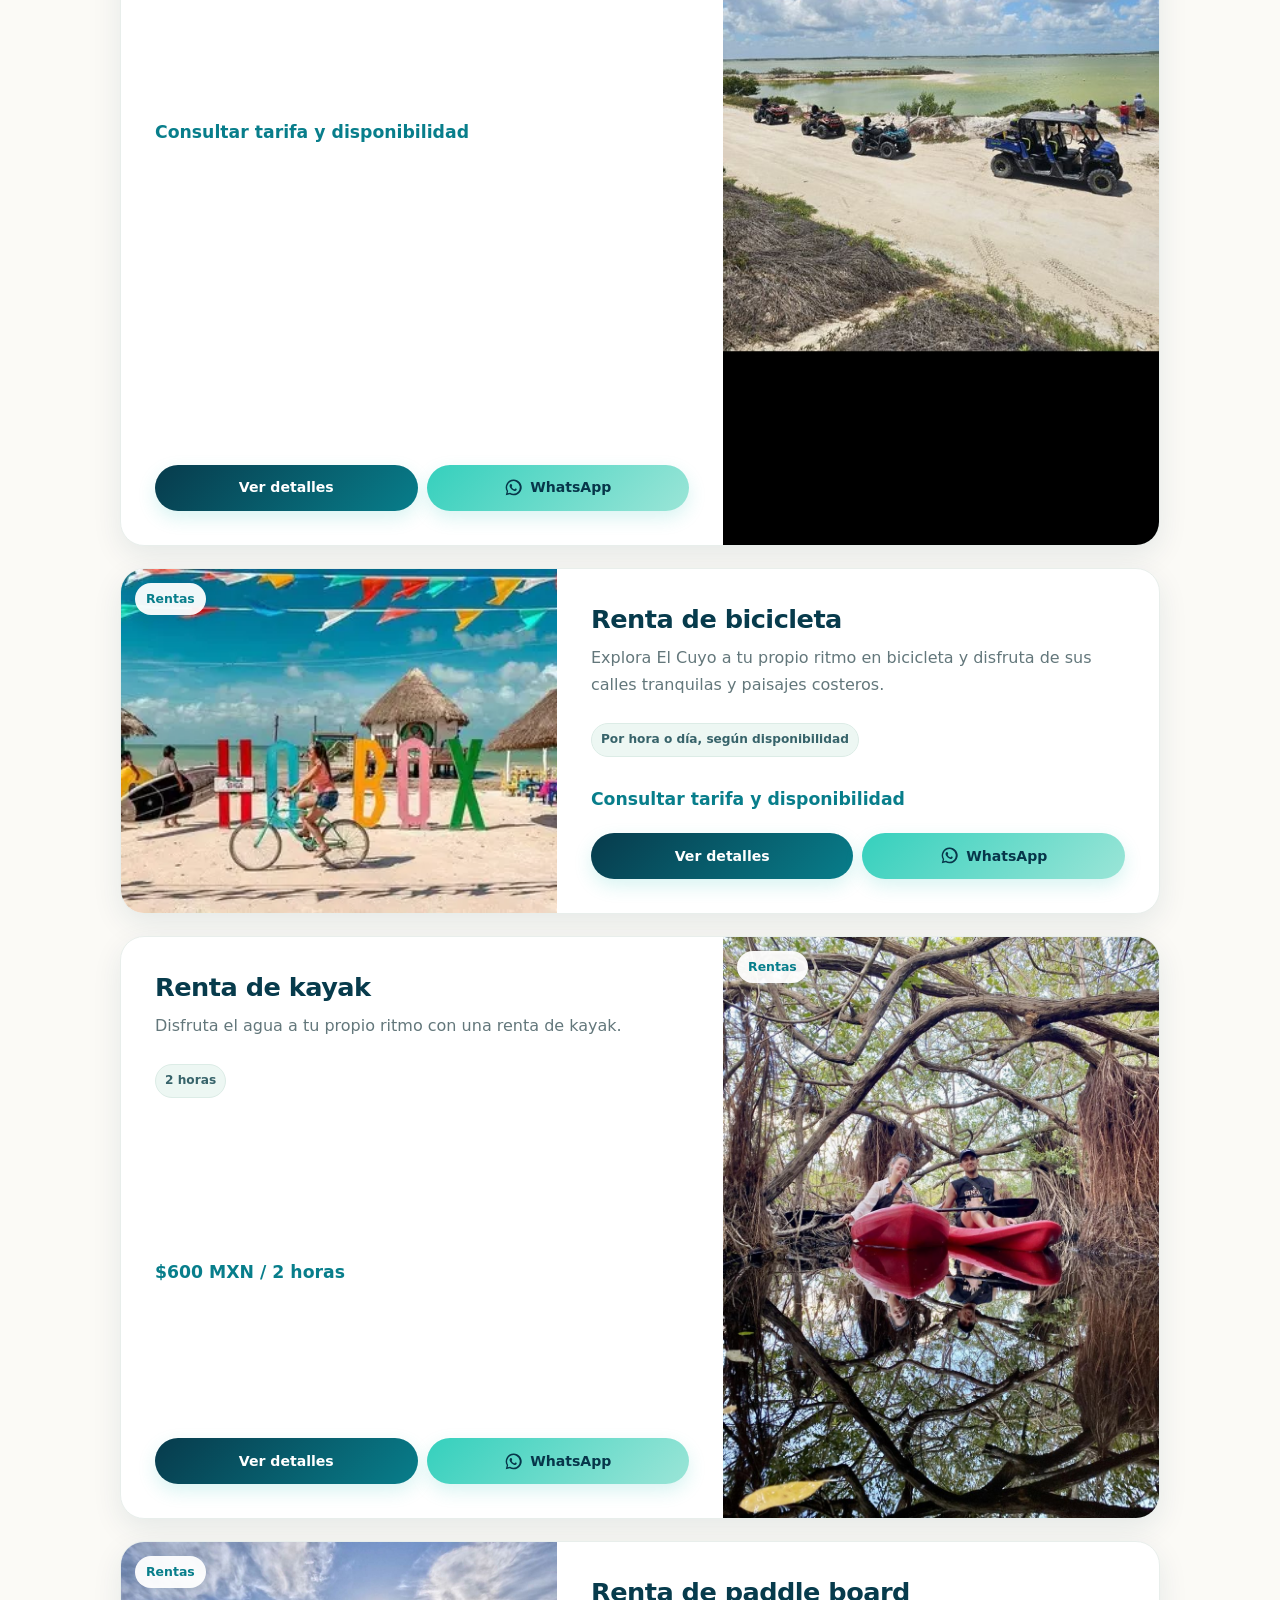
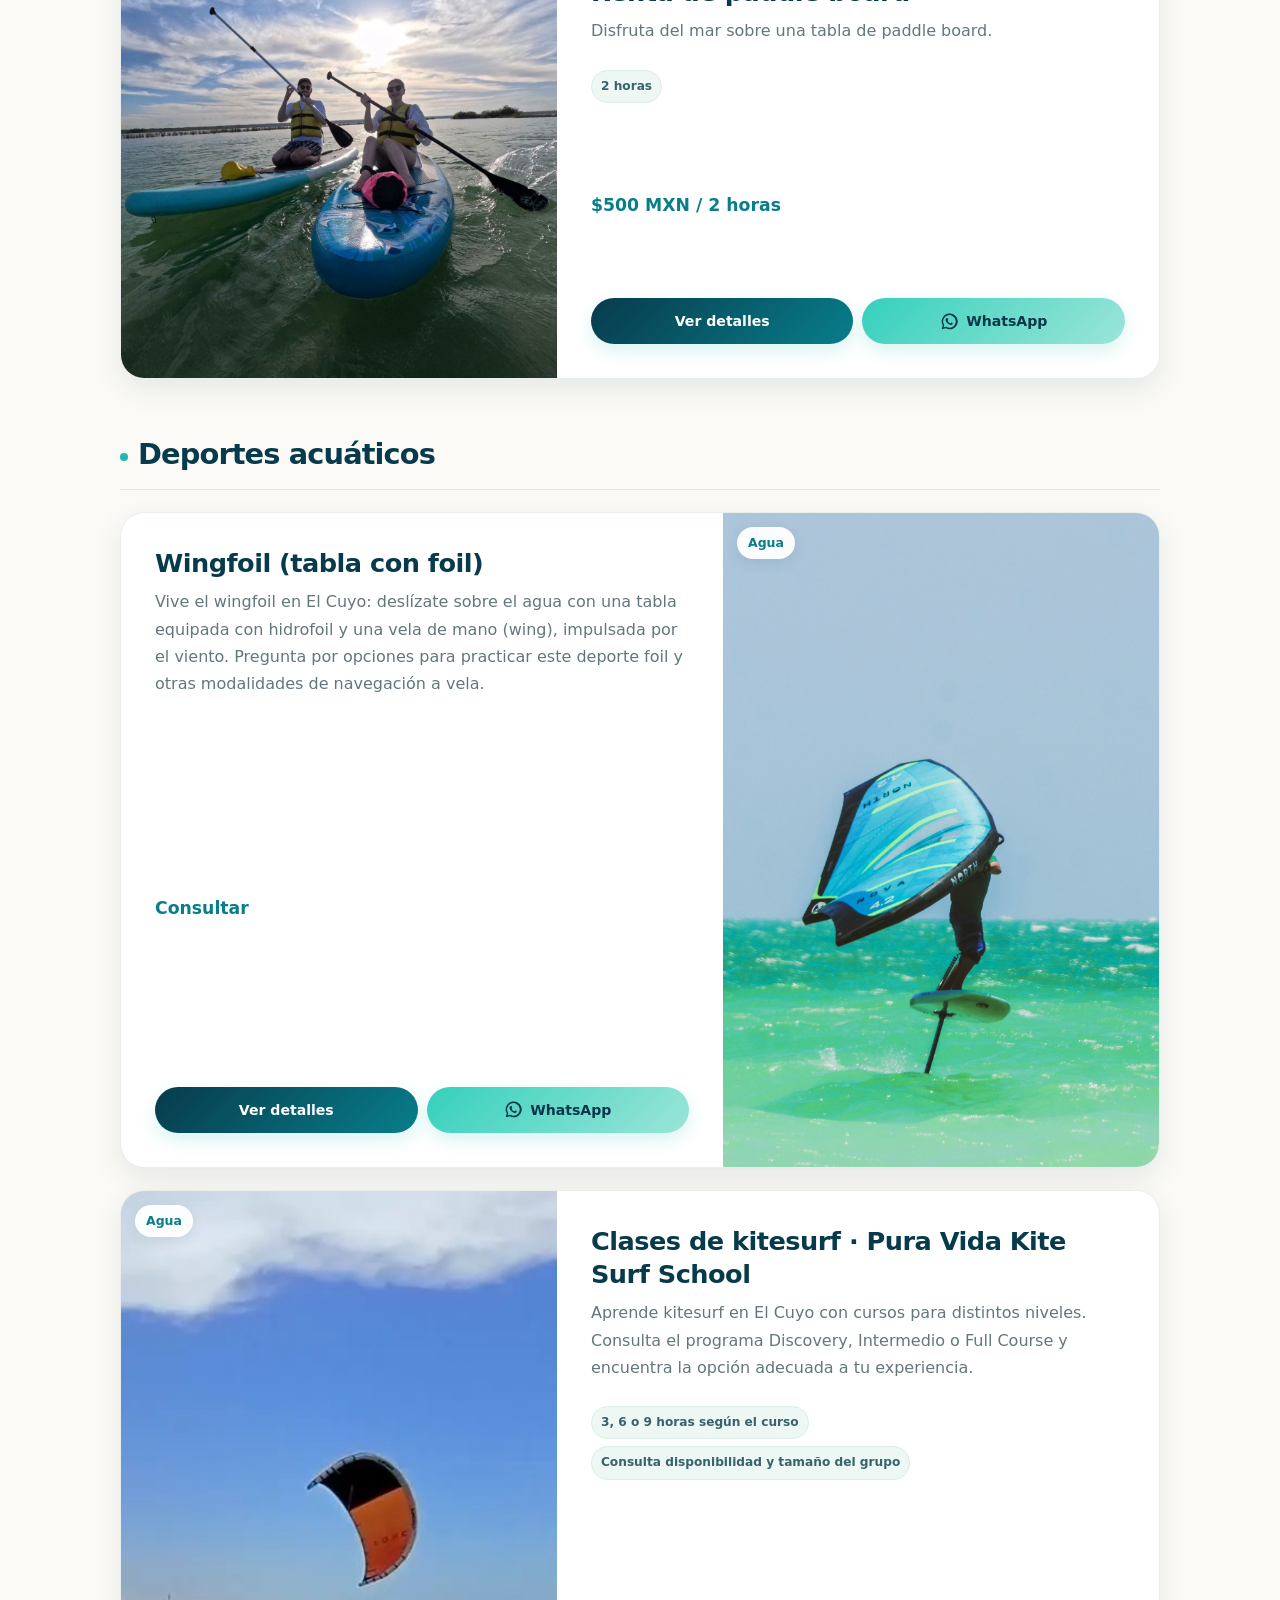
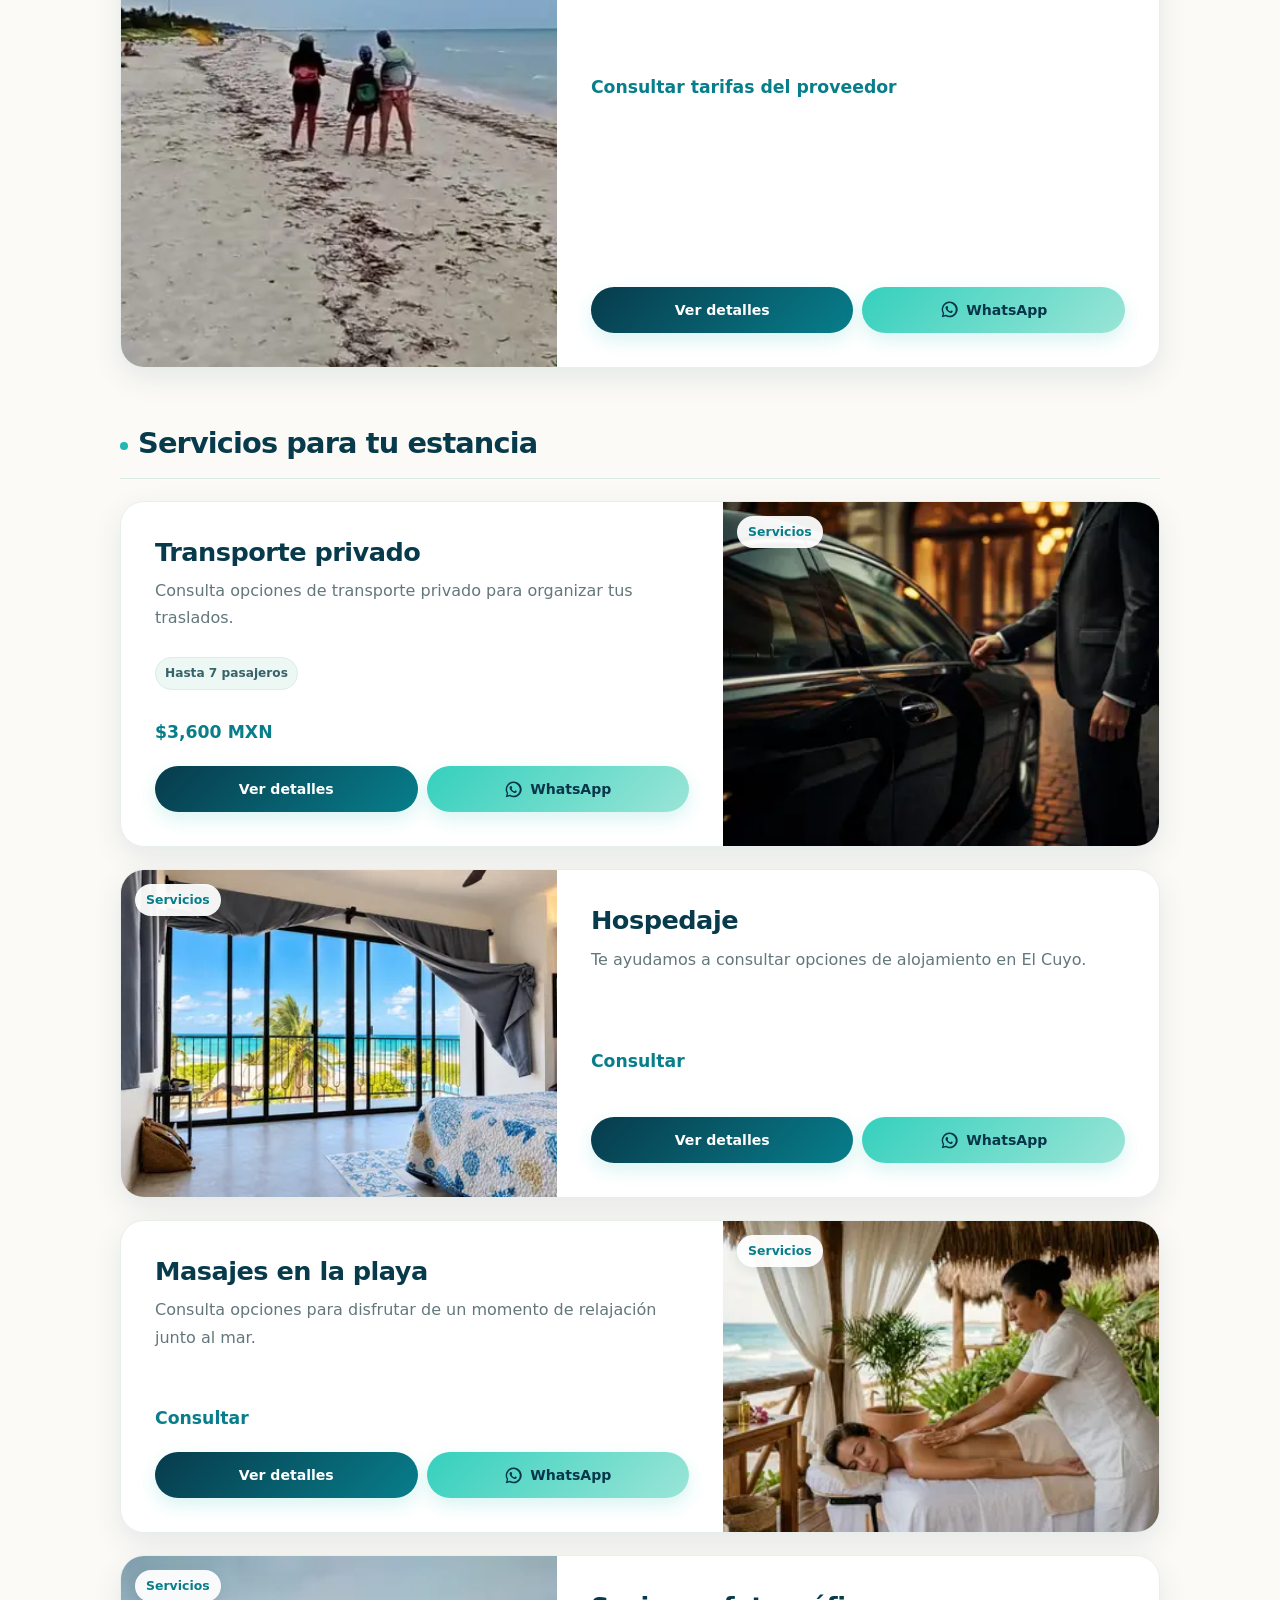
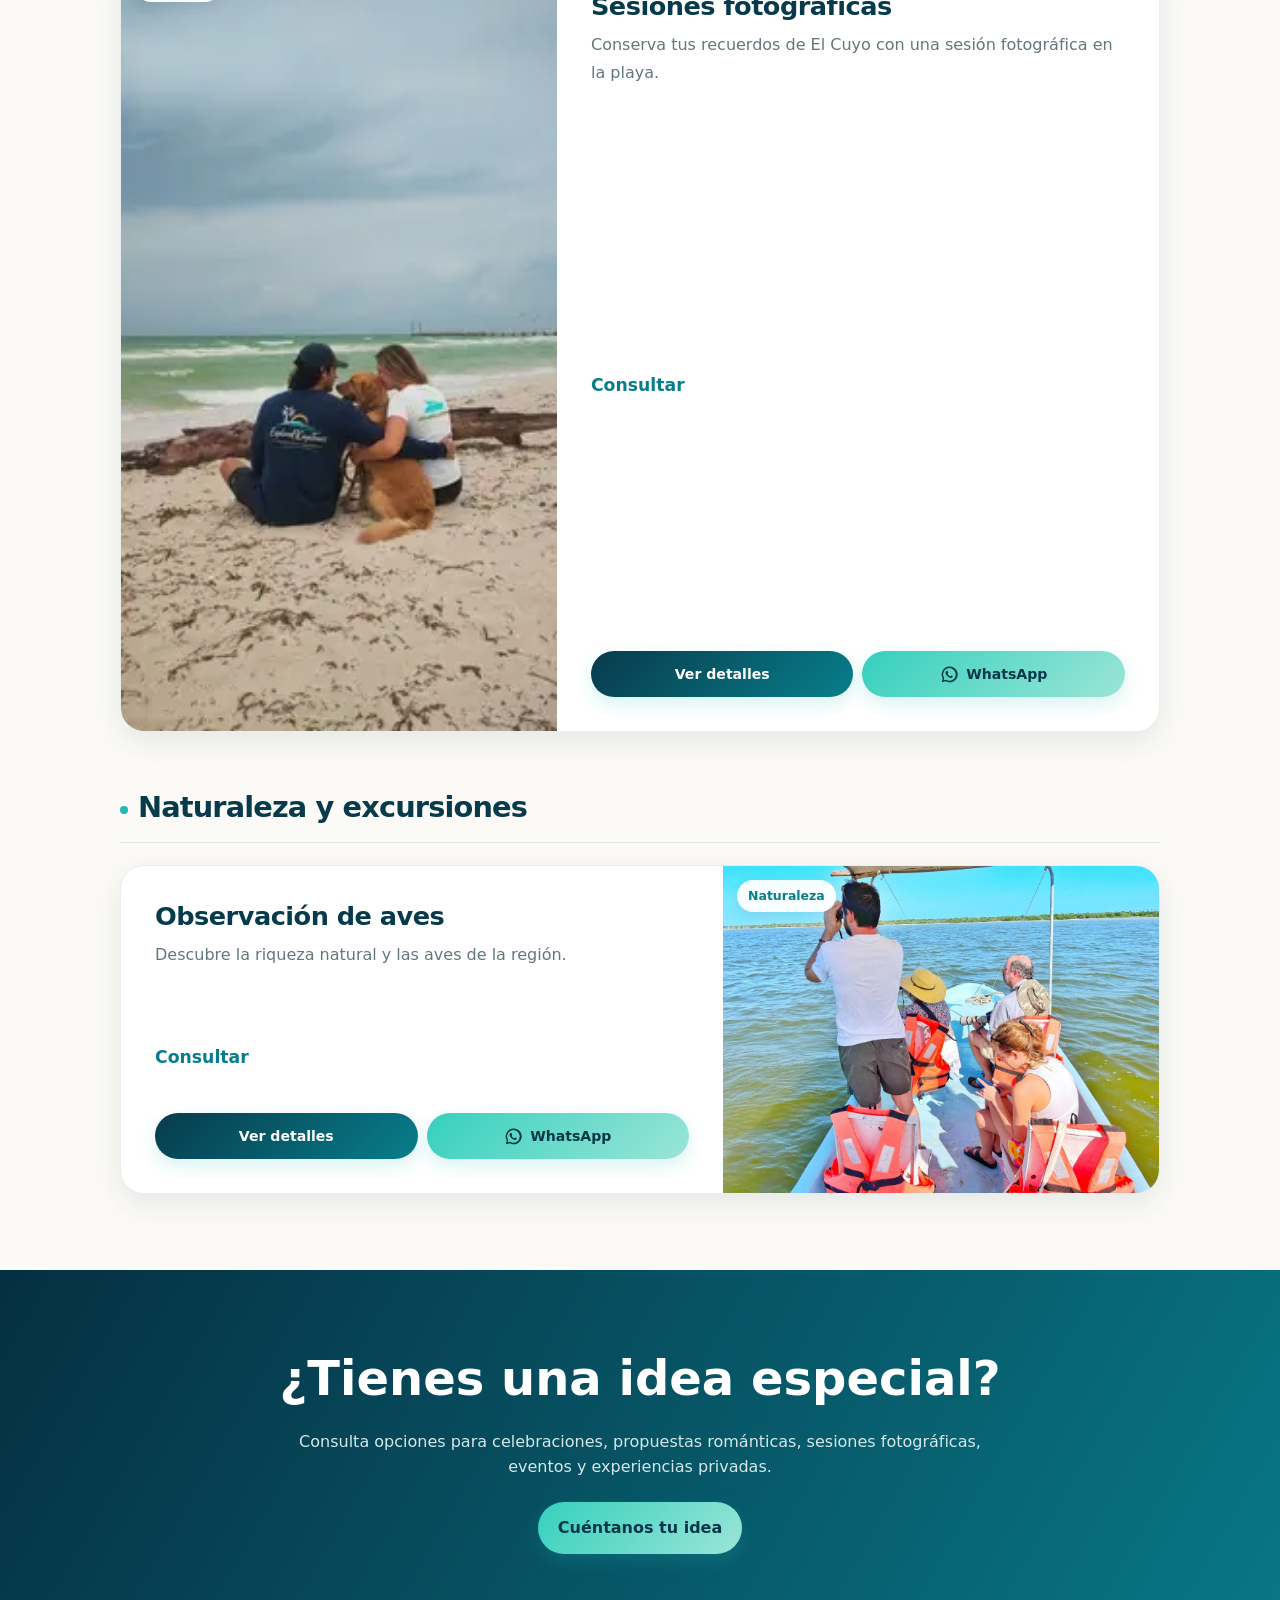
==== commit a5bbc96c: "Reorganiza el catálogo en filas verticales por tipo de experiencia" ====
--- a/index.html
+++ b/index.html
@@ -812,6 +812,38 @@
 }
 @media(prefers-reduced-motion:reduce){
  *,*::before,*::after{scroll-behavior:auto!important;transition:none!important;animation:none!important}
+}
+
+
+
+/* Catálogo continuo: cada experiencia ocupa una fila completa */
+#experiencias .section-heading{margin-bottom:28px}
+#experiencias .cards{display:flex;flex-direction:column;gap:22px;max-width:1040px;margin:0 auto}
+#experiencias .card{display:flex;flex-direction:row;min-height:270px;border-radius:24px;overflow:hidden;align-items:stretch}
+#experiencias .card-image{width:42%;flex:0 0 42%;height:auto;min-height:270px;aspect-ratio:auto}
+#experiencias .card-image img{width:100%;height:100%;min-height:270px;object-fit:cover;transition:transform .65s cubic-bezier(.2,.7,.2,1)}
+#experiencias .card:hover .card-image img{transform:scale(1.055)}
+#experiencias .card-body{flex:1;padding:clamp(20px,3vw,34px);justify-content:center;gap:8px}
+#experiencias .card h3{font-size:clamp(1.25rem,2vw,1.65rem);min-height:0;margin:0}
+#experiencias .card p{font-size:1rem;line-height:1.7}
+#experiencias .price{font-size:1.08rem}
+#experiencias .catalog-group-title{max-width:1040px;width:100%;margin:30px auto 0;padding:0 0 12px;border-bottom:1px solid #dce9e4;color:#073b4c;font-size:clamp(1.35rem,2.4vw,1.8rem);letter-spacing:-.03em}
+#experiencias .catalog-group-title:first-child{margin-top:0}
+#experiencias .catalog-group-title span{display:inline-block;width:8px;height:8px;margin:0 10px 3px 0;border-radius:50%;background:#20b8b0}
+#experiencias .card:nth-of-type(even){flex-direction:row-reverse}
+#experiencias .card{animation:catalogEnter .55s both}
+@keyframes catalogEnter{from{opacity:0;transform:translateY(16px)}to{opacity:1;transform:translateY(0)}}
+@media(max-width:650px){
+ #experiencias .cards{gap:16px}
+ #experiencias .card,#experiencias .card:nth-of-type(even){flex-direction:column;min-height:0}
+ #experiencias .card-image{width:100%;flex:0 0 auto;height:auto;min-height:0;aspect-ratio:16/10}
+ #experiencias .card-image img{height:100%;min-height:0}
+ #experiencias .card-body{padding:19px}
+ #experiencias .catalog-group-title{margin-top:25px;padding-bottom:9px}
+}
+@media(prefers-reduced-motion:reduce){
+ #experiencias .card{animation:none}
+ #experiencias .card-image img{transition:none}
 }
 
 </style>
@@ -1419,7 +1451,25 @@
   cardsContainer.innerHTML = "";
   emptyMessage.style.display = filtered.length ? "none" : "block";
 
+  const categoryLabels = {
+    lancha: "Tours en lancha y pesca",
+    naturaleza: "Naturaleza y excursiones",
+    aventura: "Tours de aventura en cuatrimoto y vehículos todoterreno",
+    rentas: "Renta de equipo y vehículos",
+    agua: "Deportes acuáticos",
+    servicios: "Servicios para tu estancia"
+  };
+  let lastCategory = "";
   filtered.forEach(item => {
+    if (item.category !== lastCategory) {
+      const heading = document.createElement("h3");
+      heading.className = "catalog-group-title";
+      const dot = document.createElement("span");
+      dot.setAttribute("aria-hidden", "true");
+      heading.append(dot, document.createTextNode(categoryLabels[item.category] || "Más experiencias"));
+      cardsContainer.append(heading);
+      lastCategory = item.category;
+    }
     const card = document.createElement("article");
     card.className = "card";
 
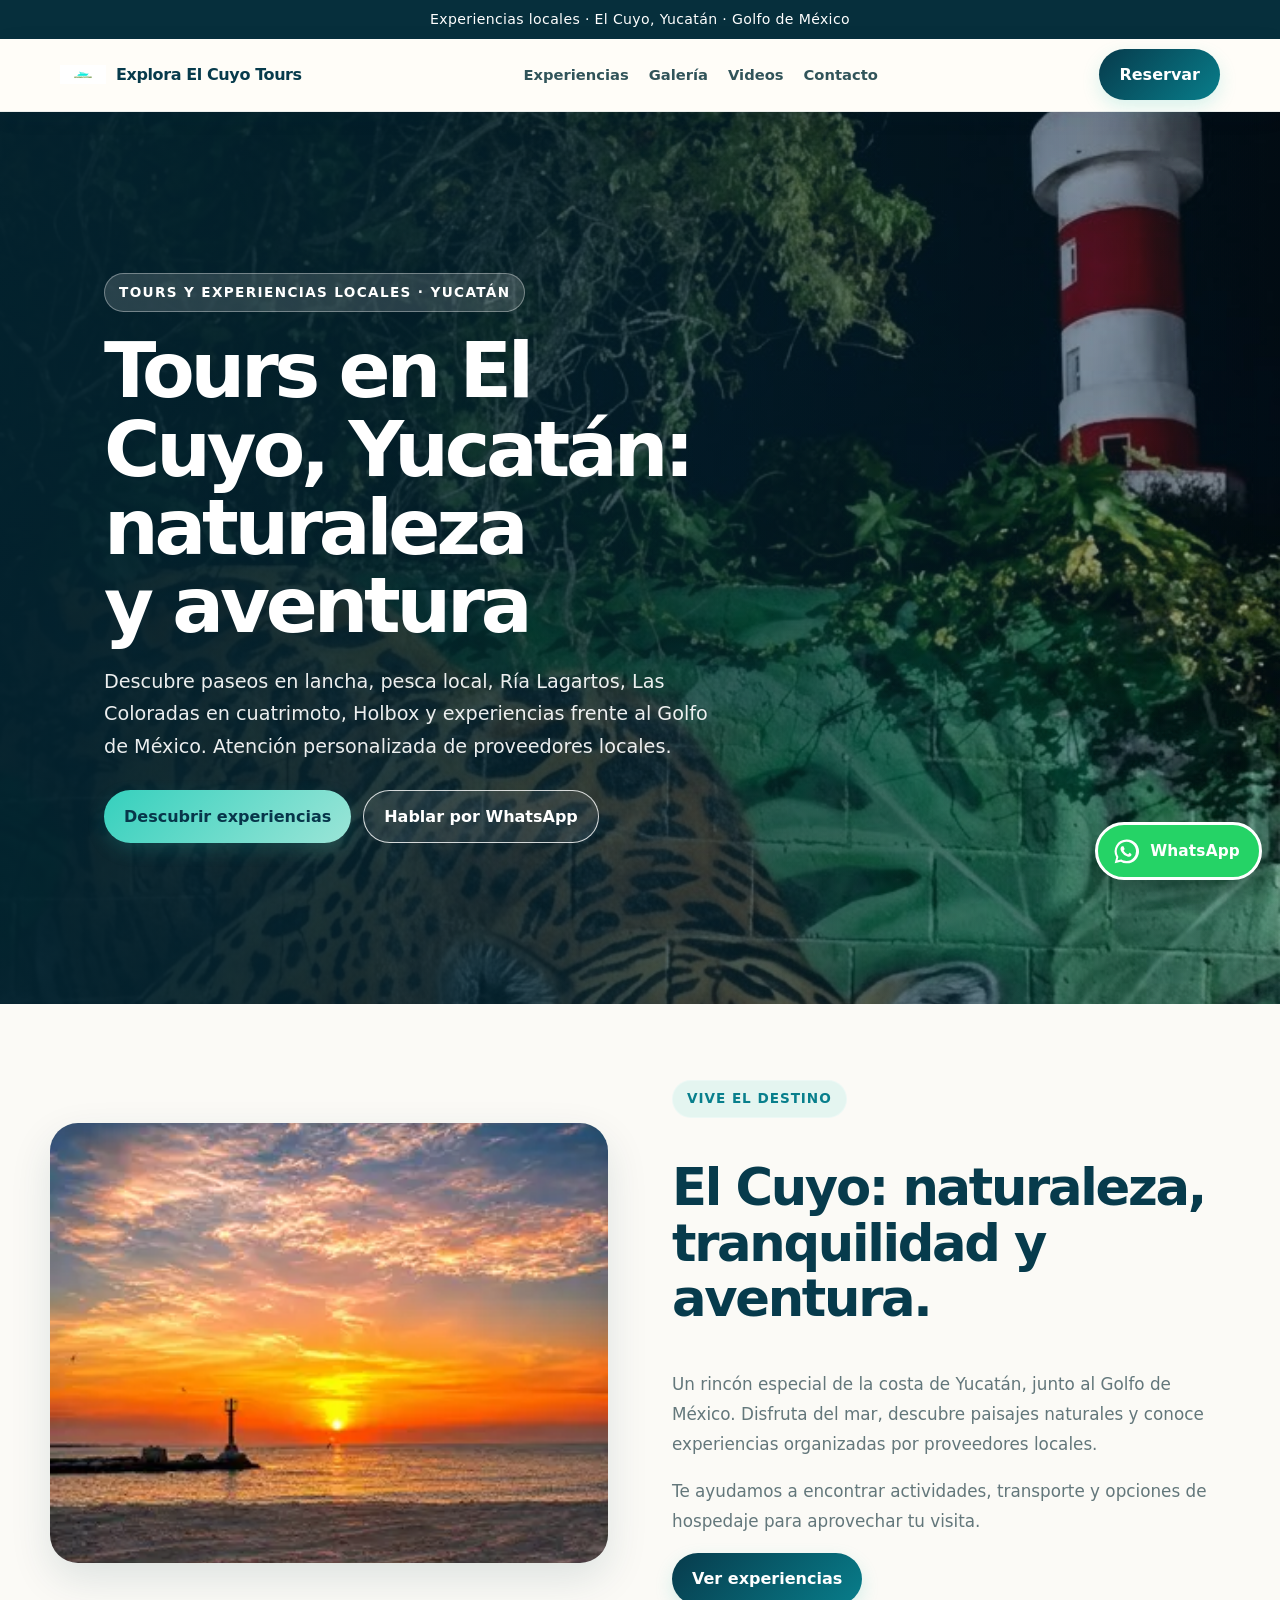
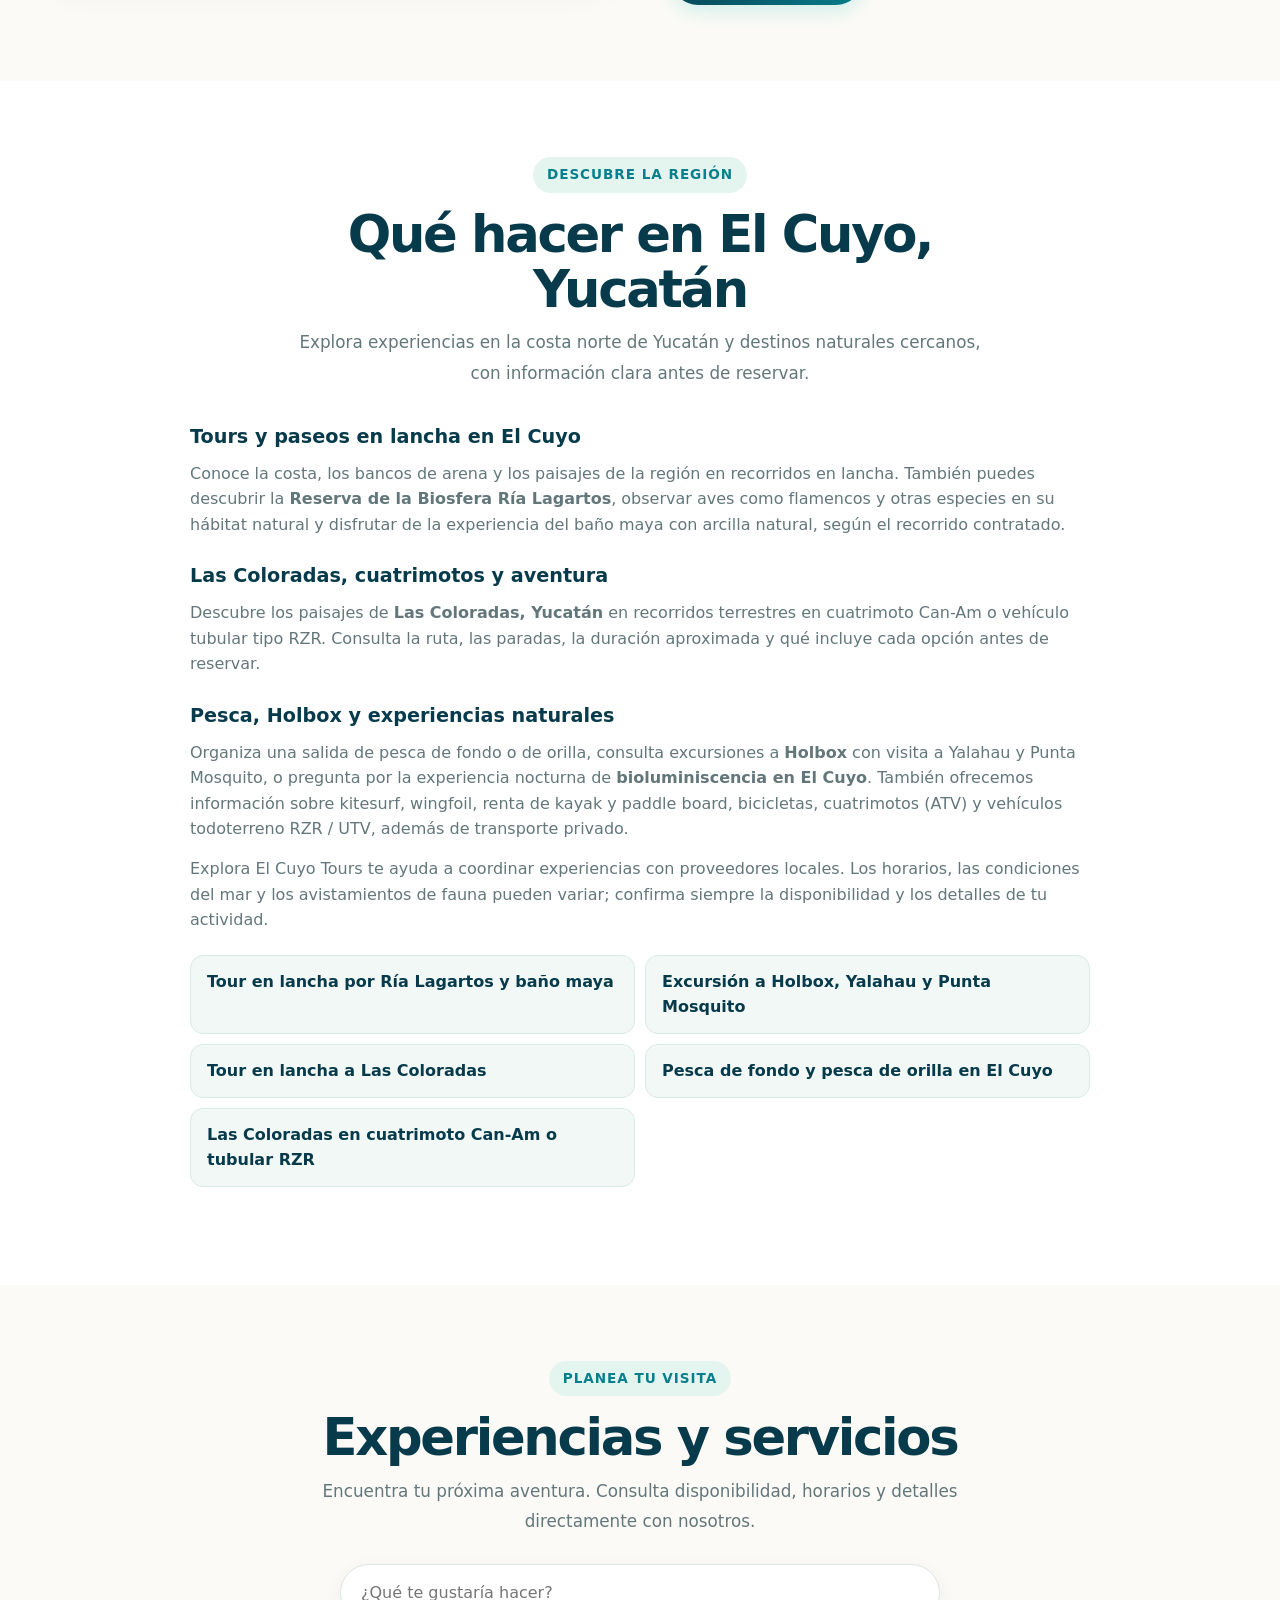
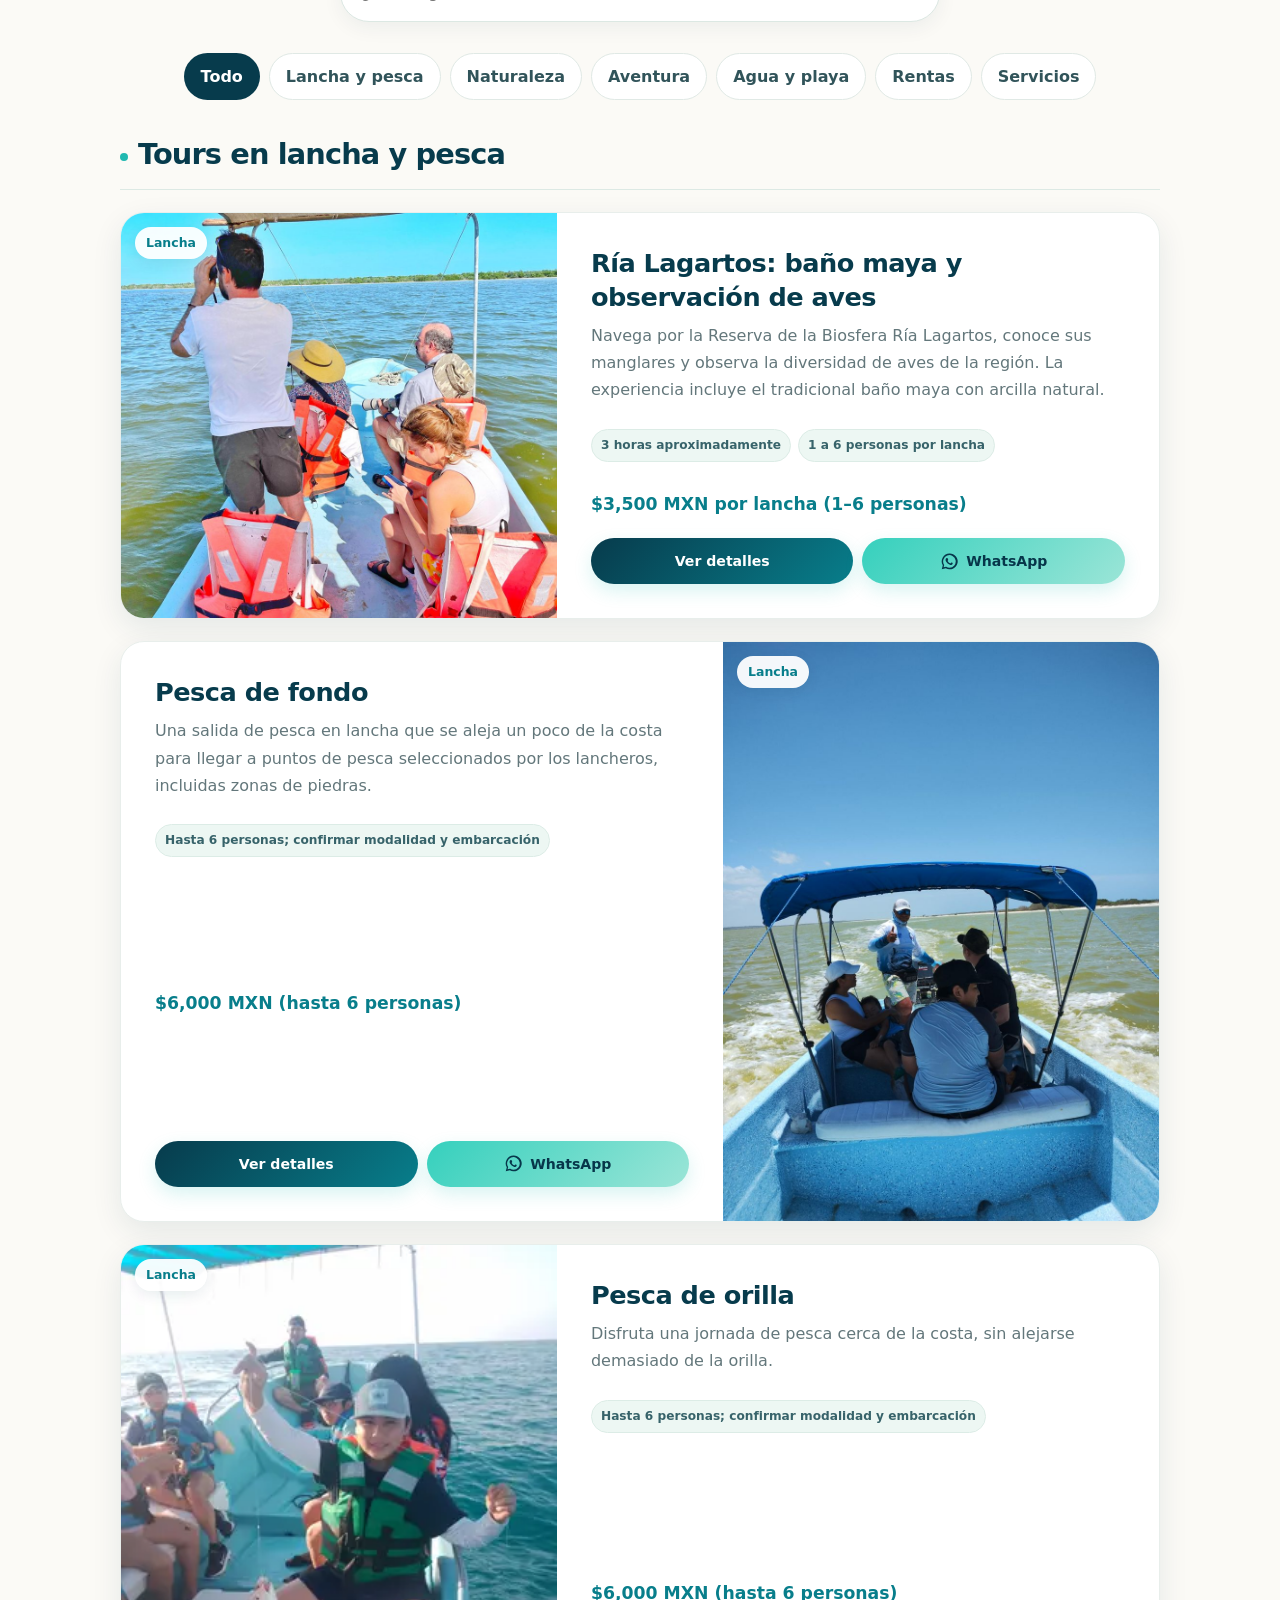
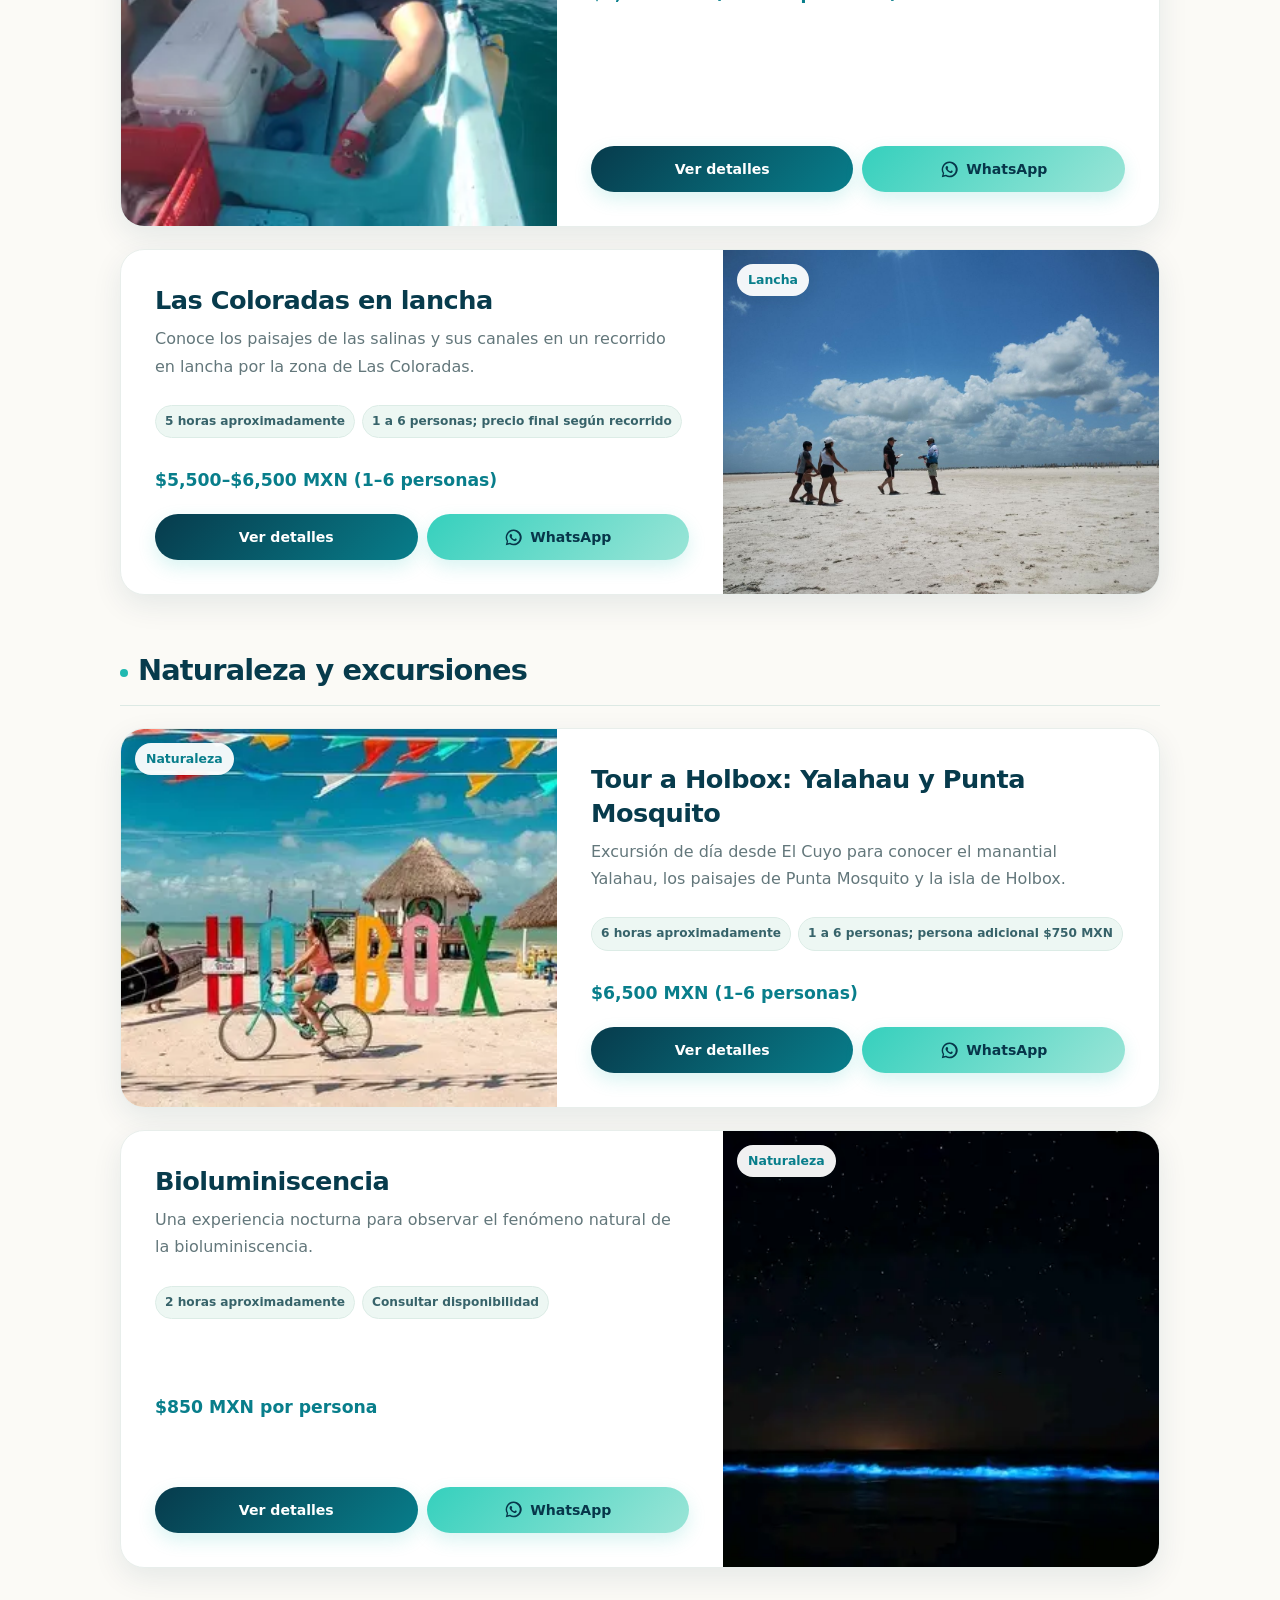
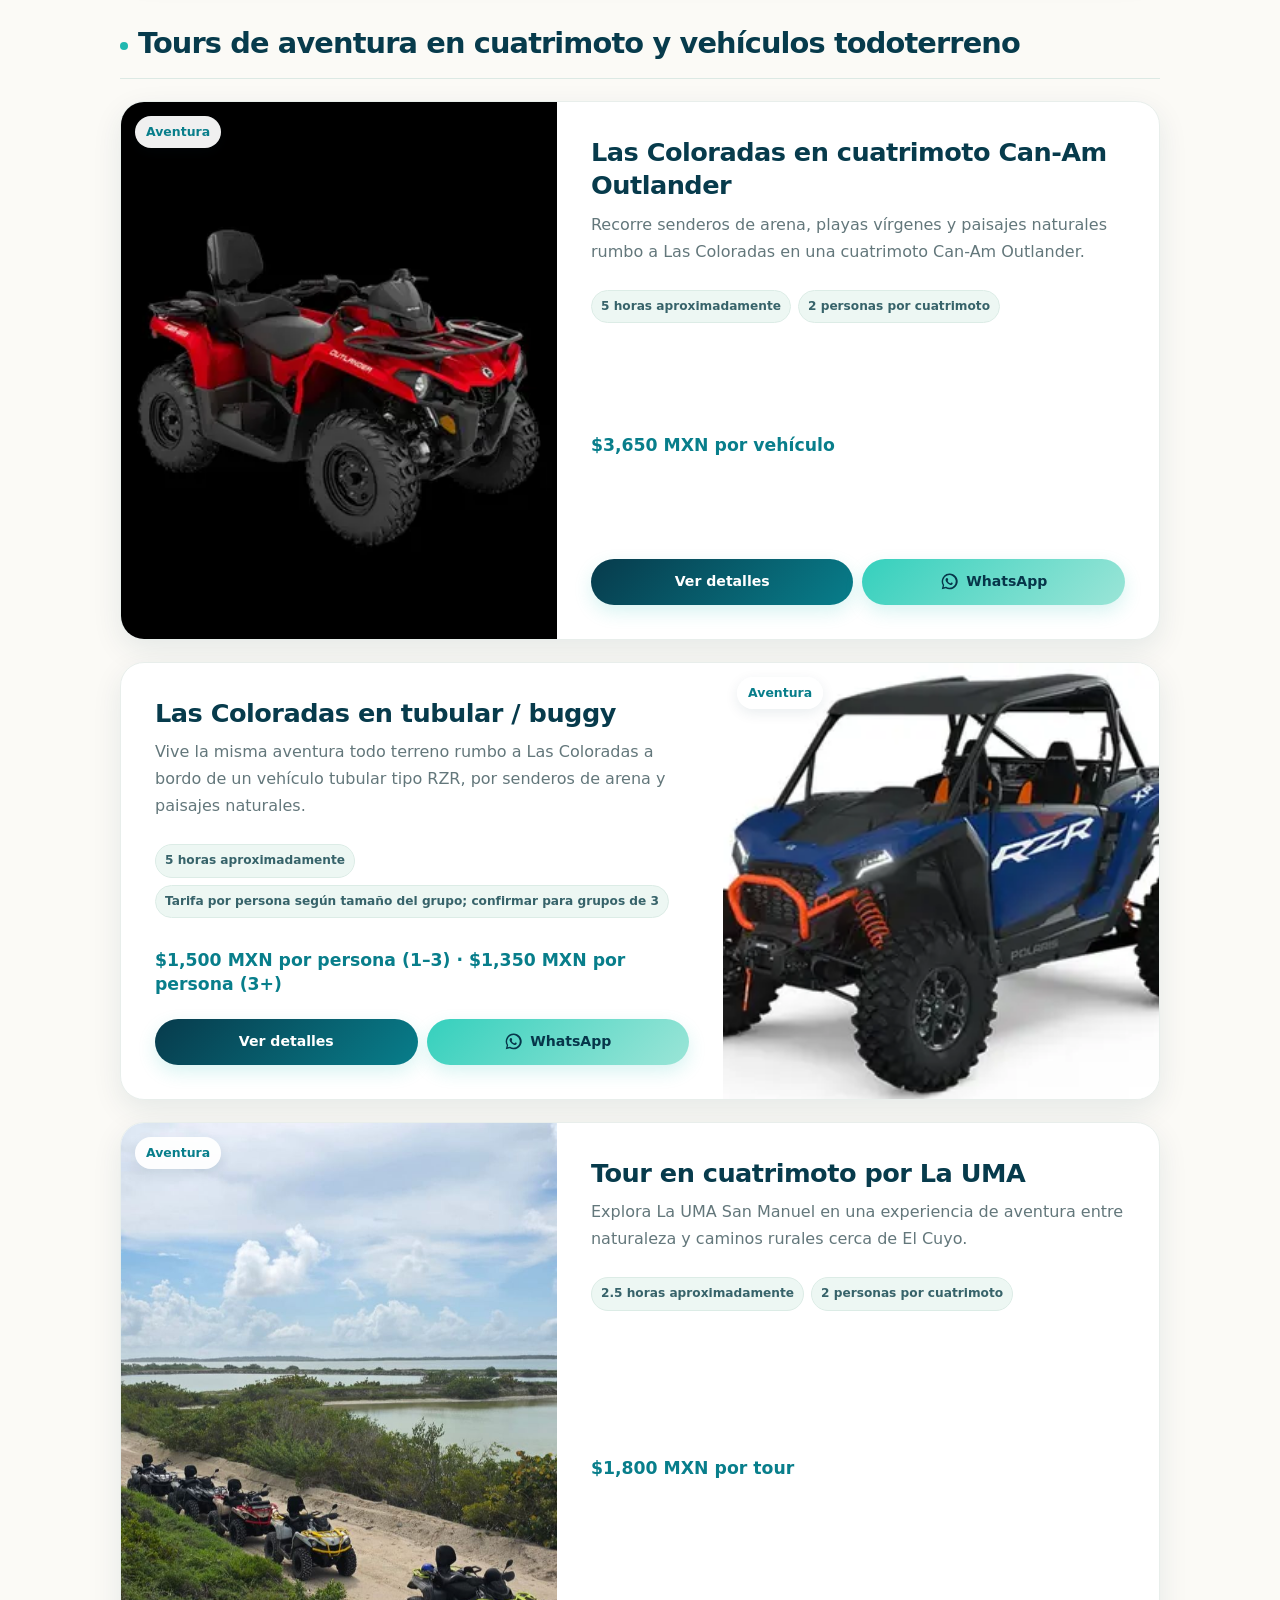
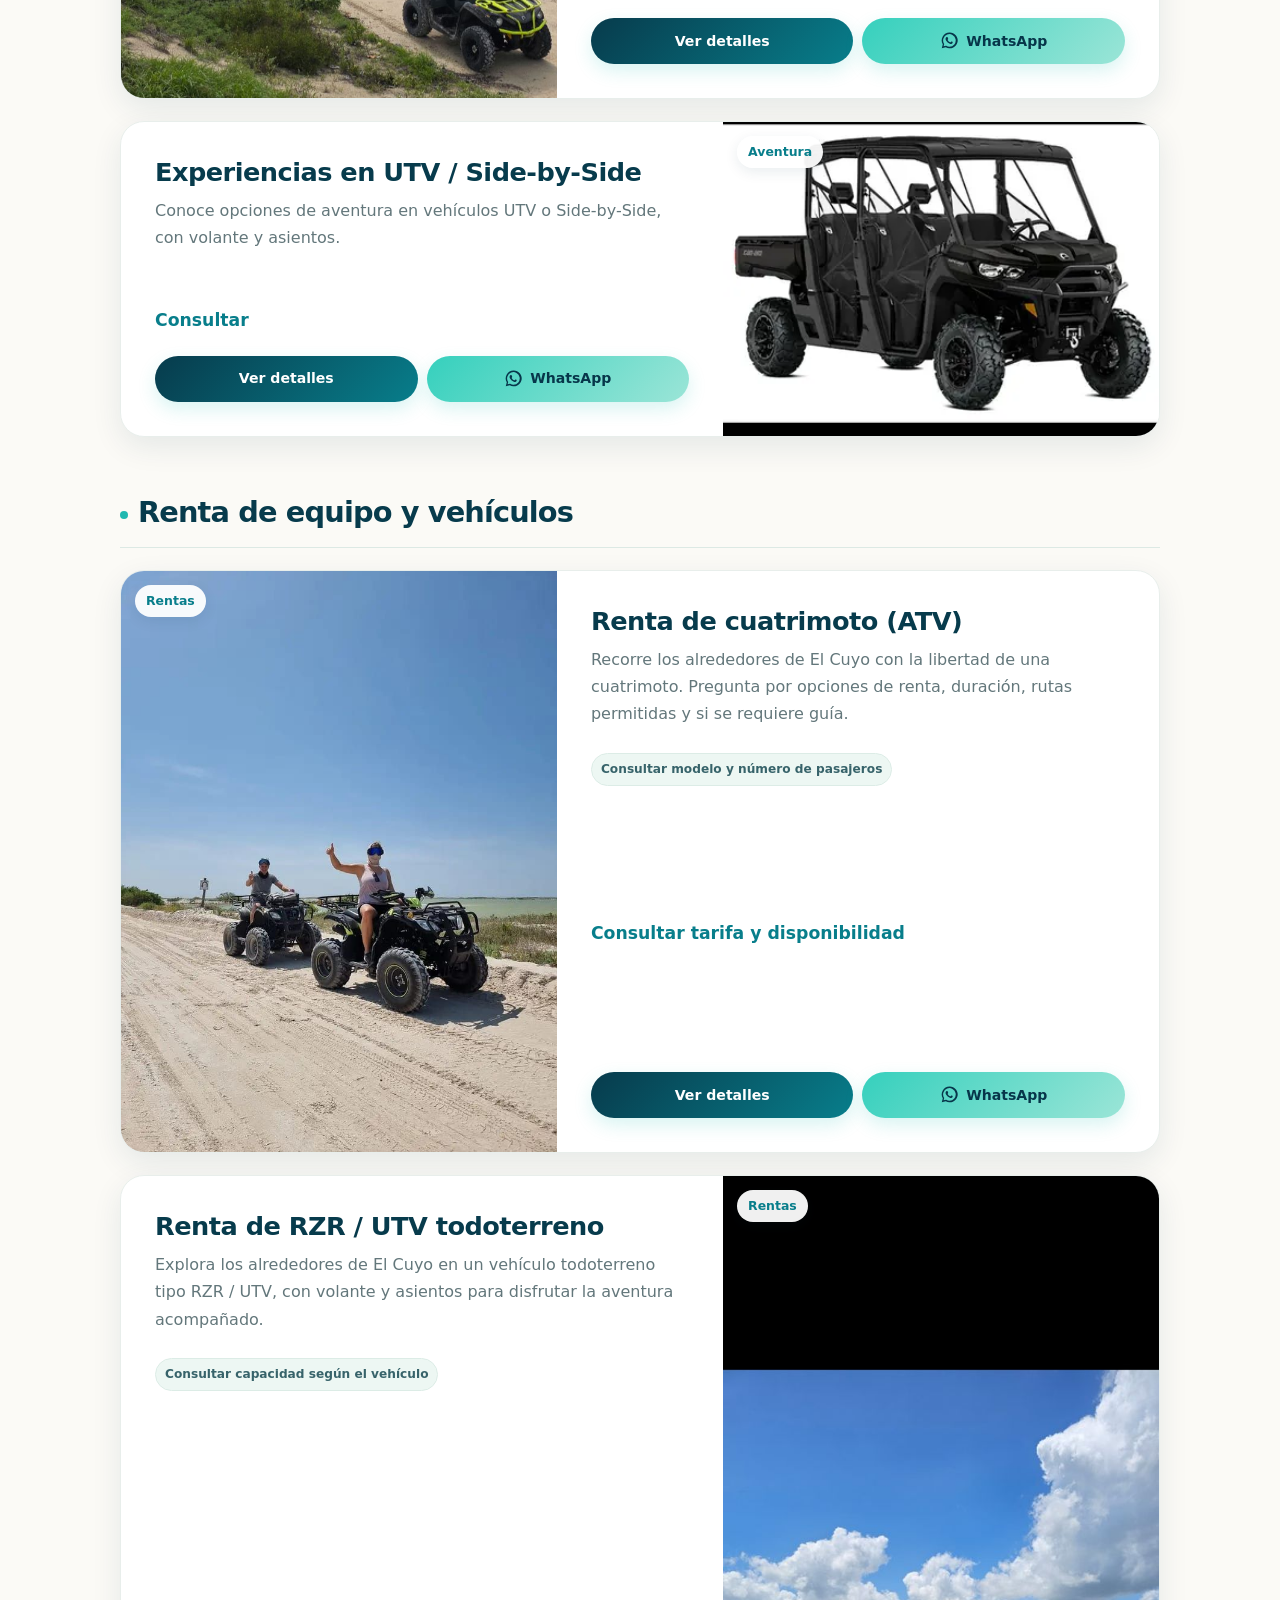
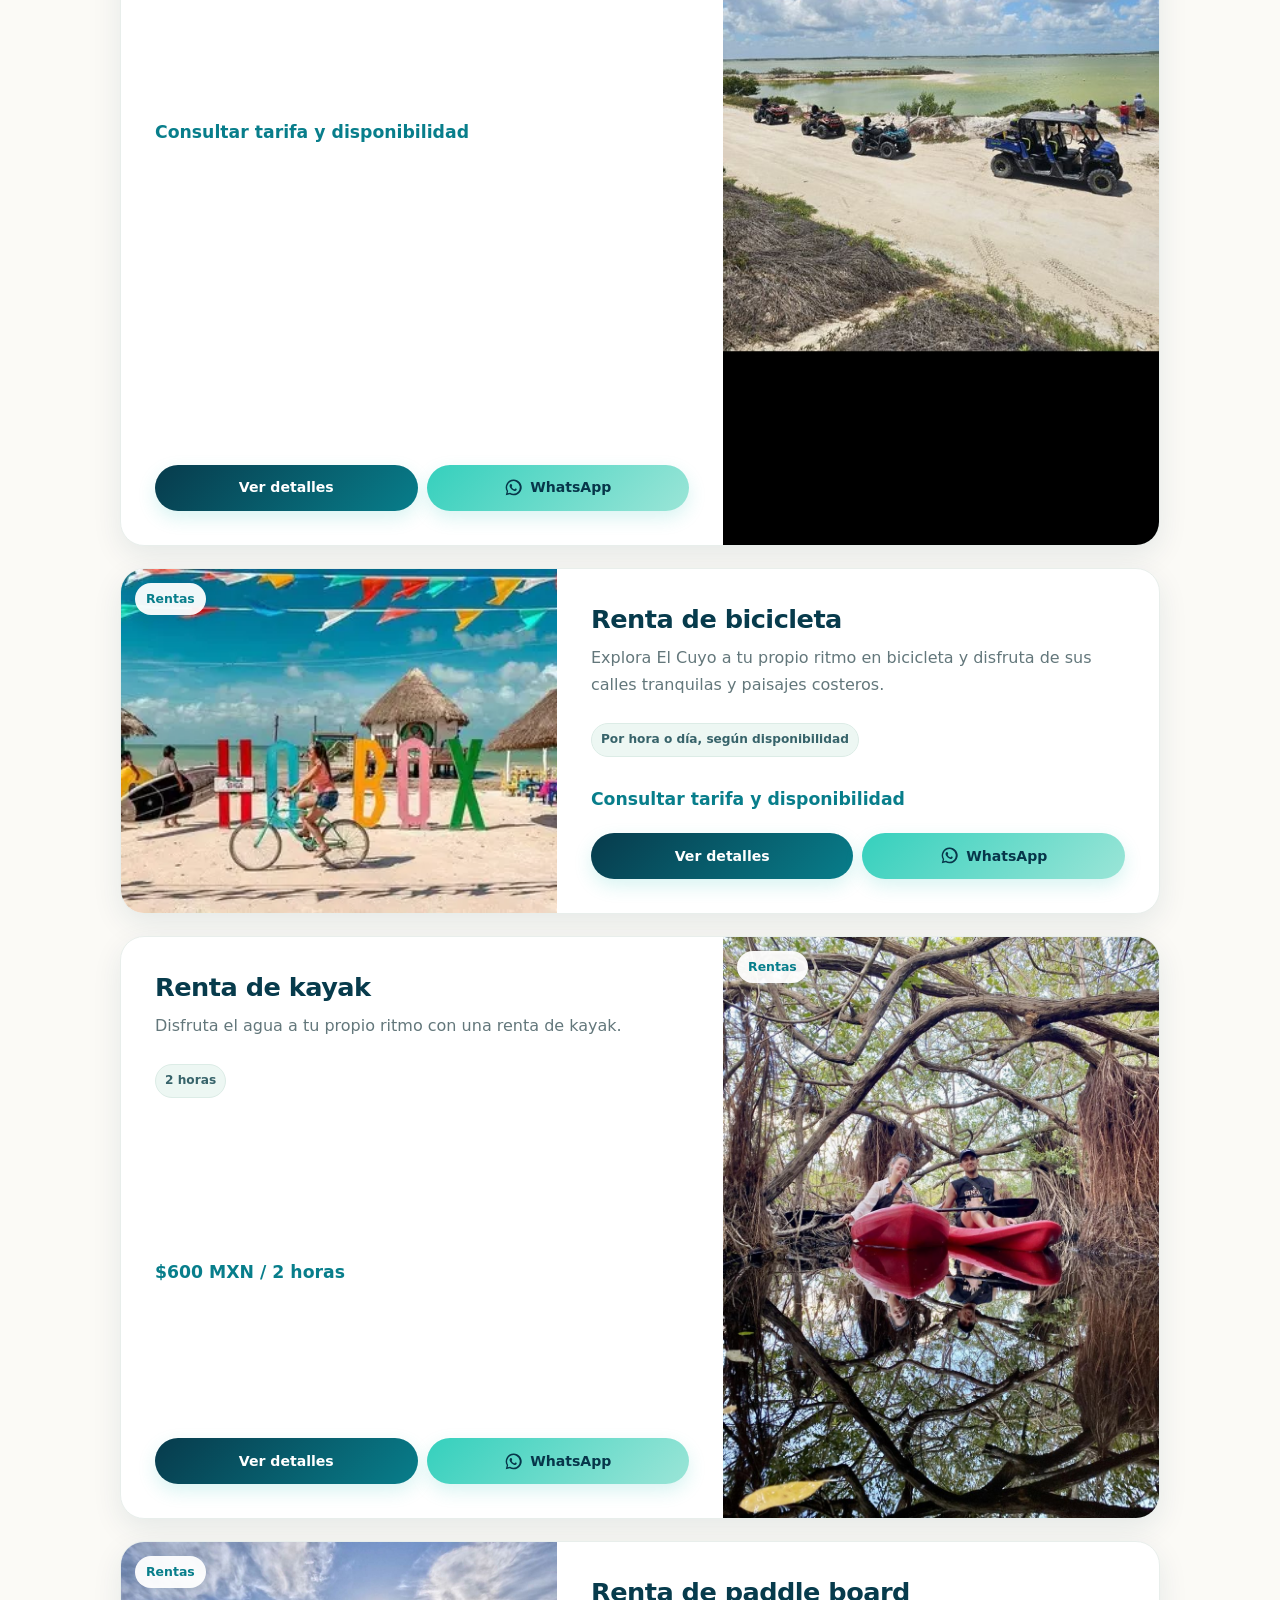
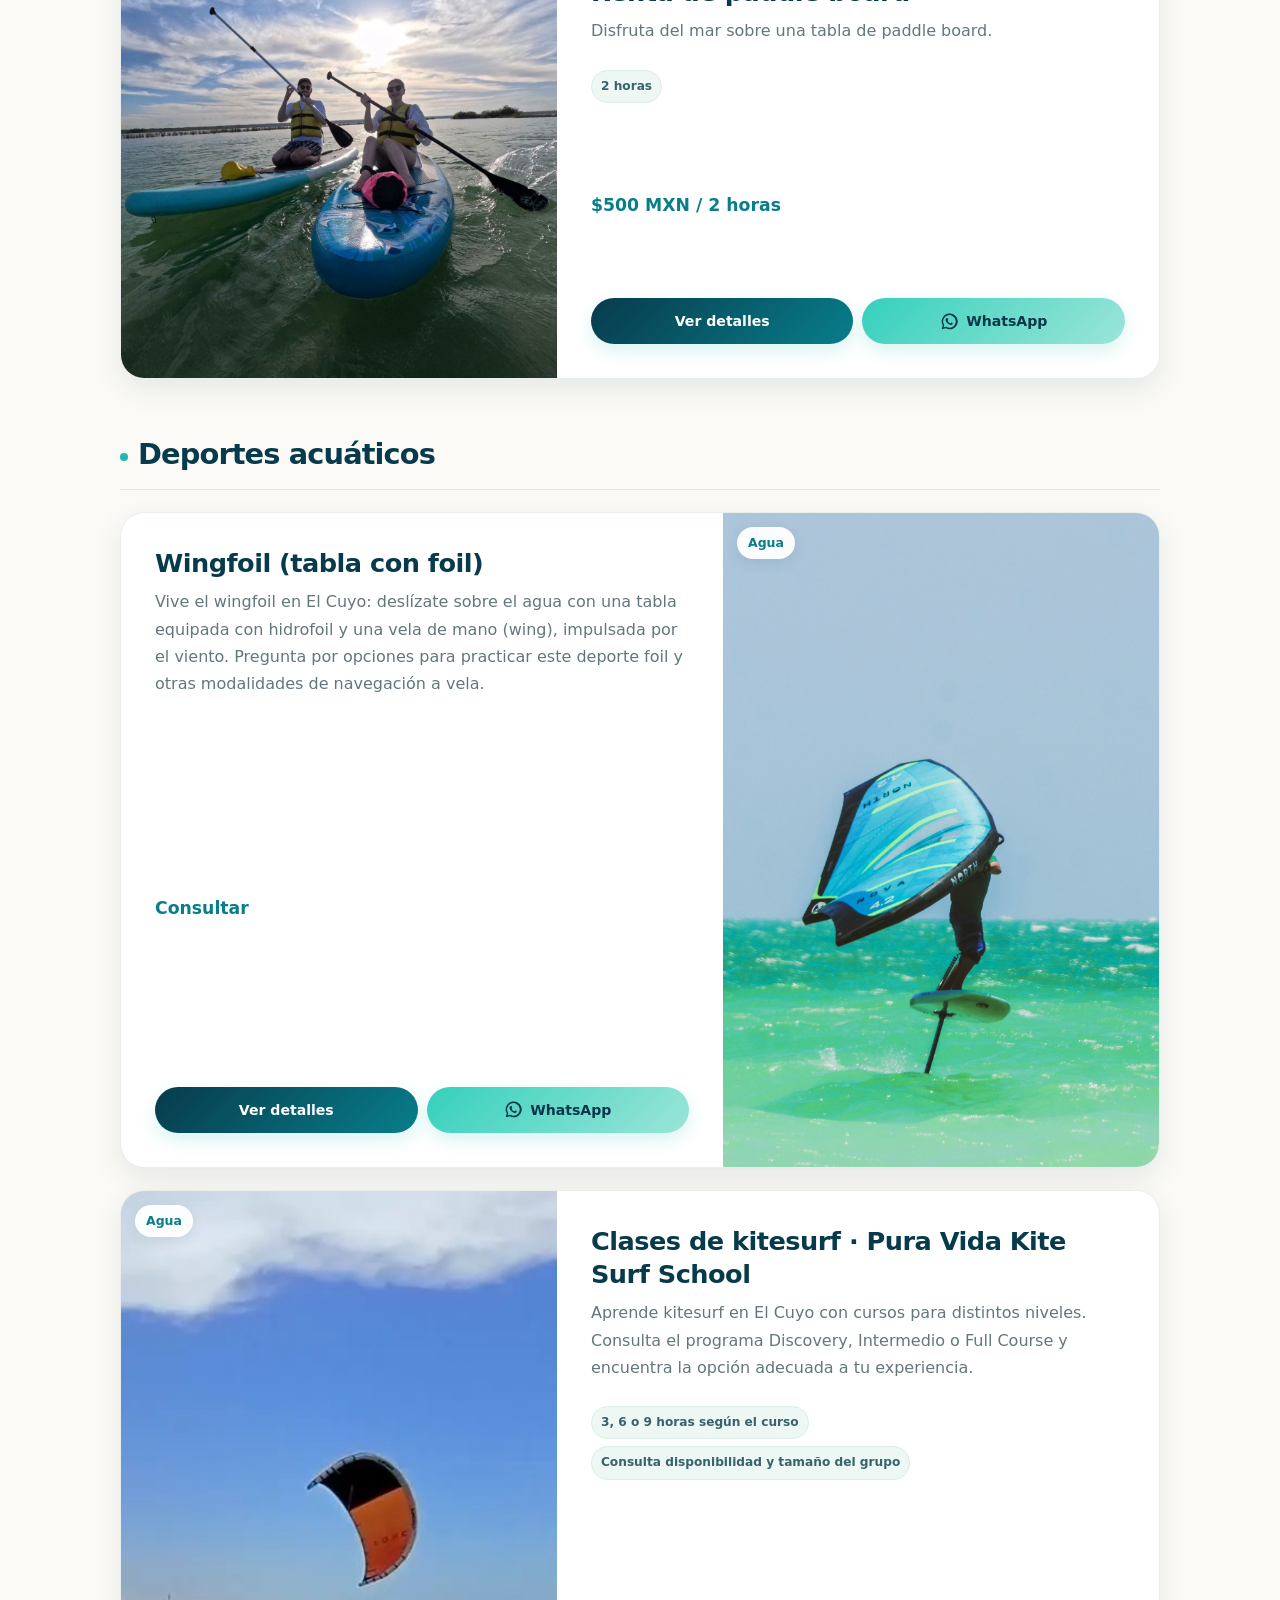
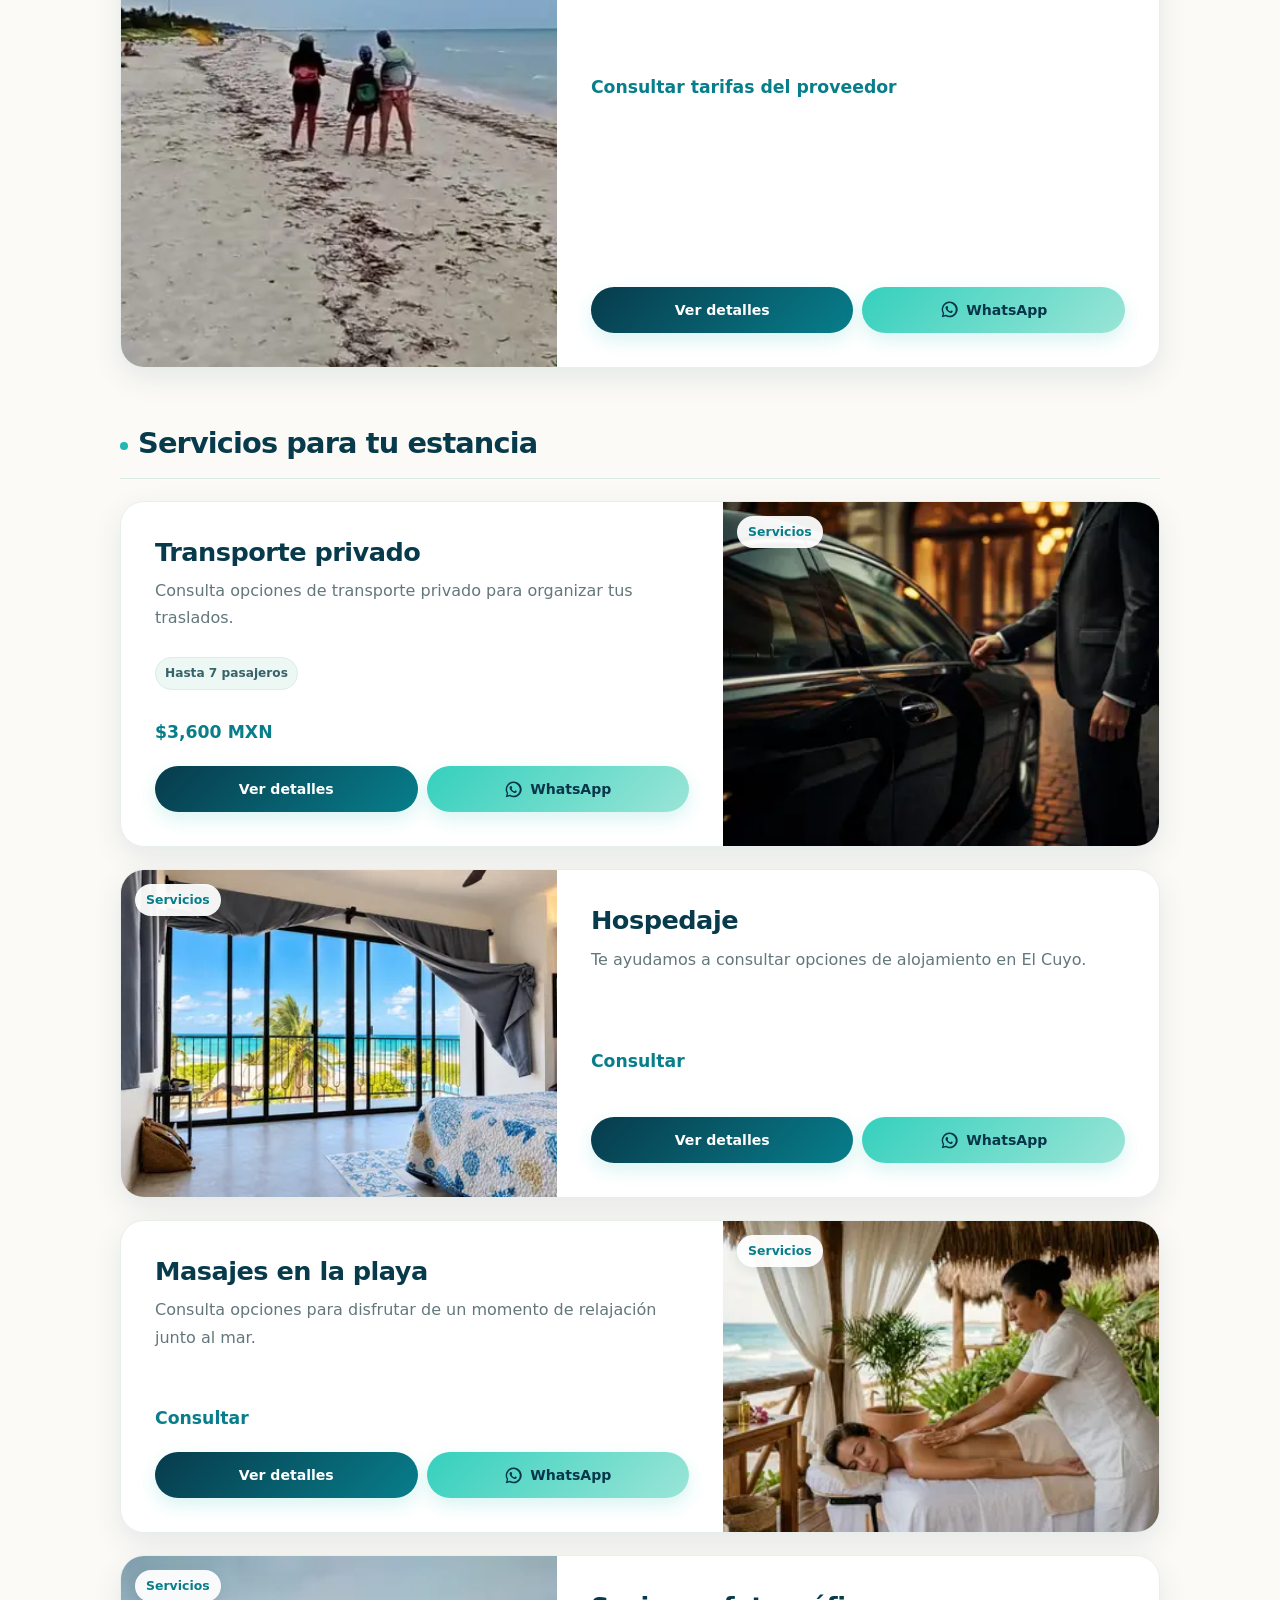
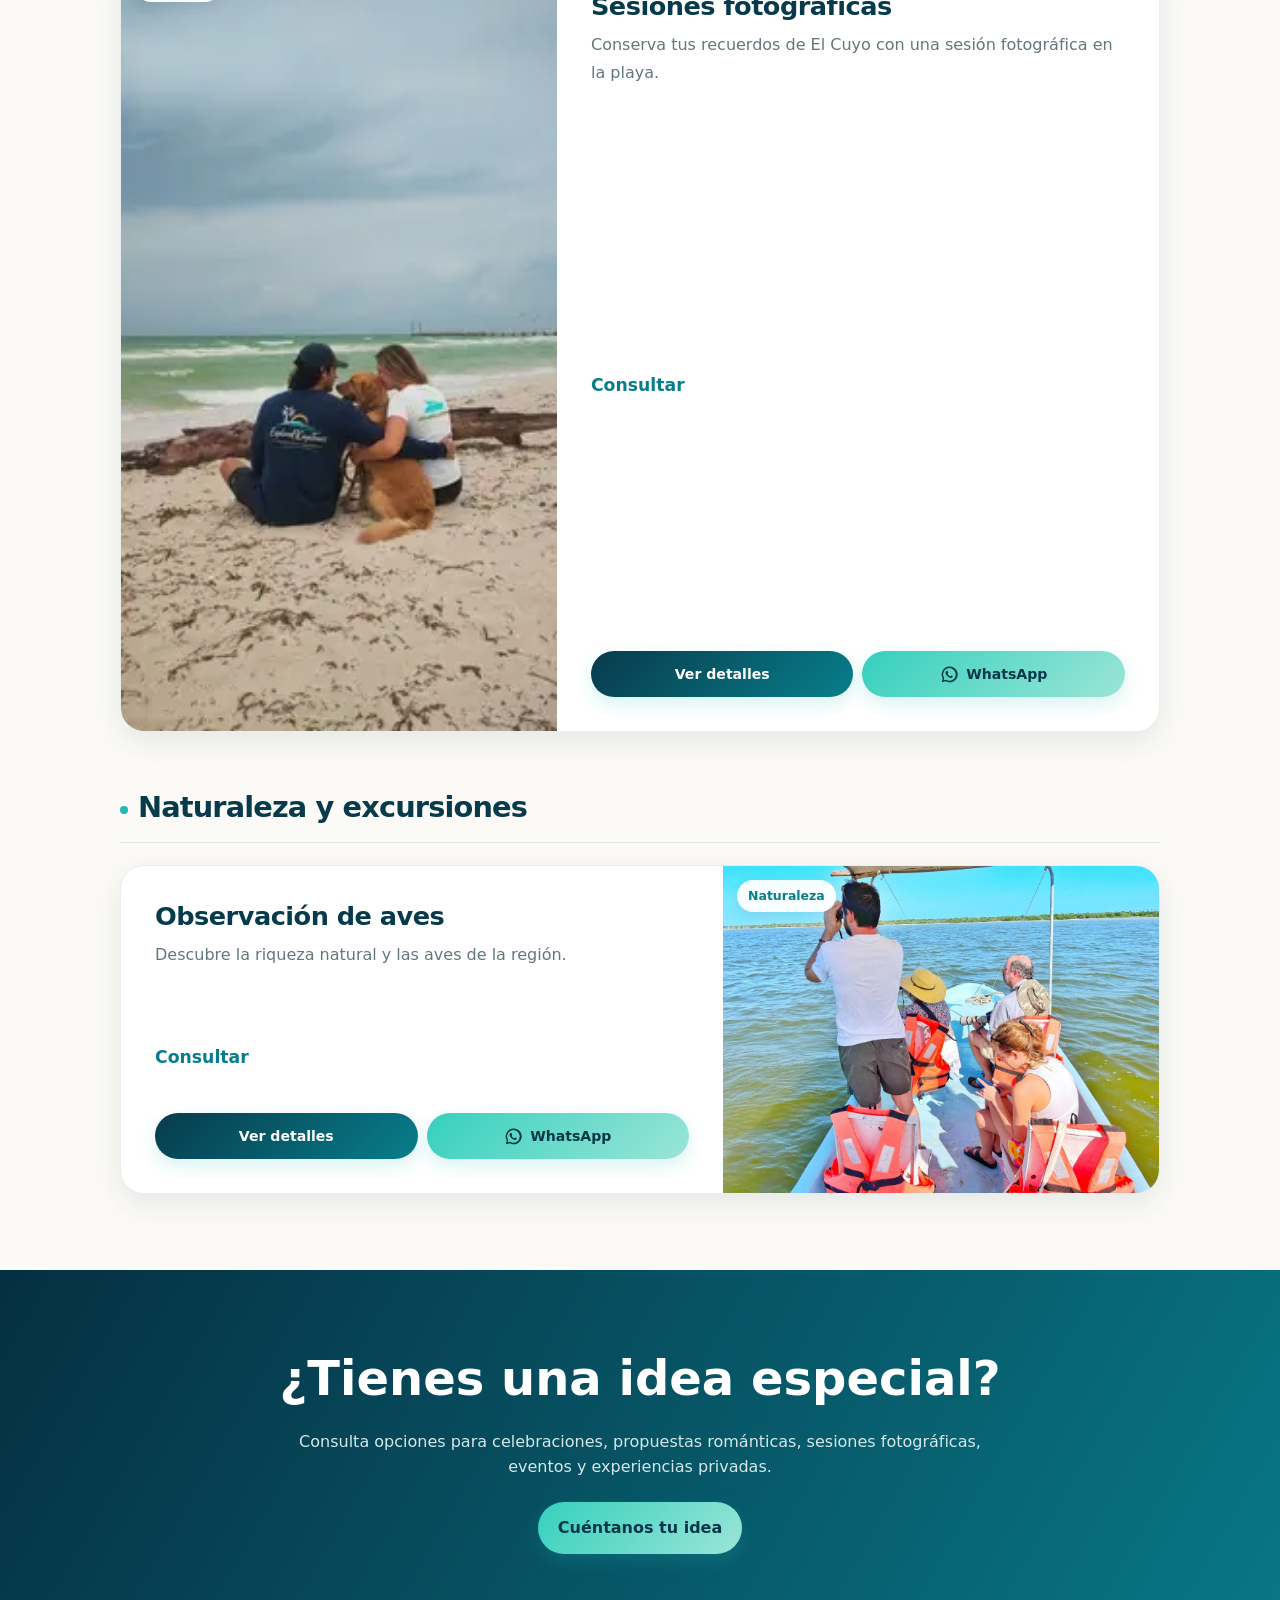
==== commit 0684dc7d: "Agrupa Las Coloradas en lancha con los paseos marítimos" ====
--- a/index.html
+++ b/index.html
@@ -1104,7 +1104,7 @@
 {
 title:"Las Coloradas en lancha",
 page:"tours/las-coloradas-en-lancha.html",
-category:"naturaleza",
+category:"lancha",
 image:"hero-coloradas.jpg",
 price:"$5,500–$6,500 MXN (1–6 personas)",
 description:"Conoce los paisajes de las salinas y sus canales en un recorrido en lancha por la zona de Las Coloradas.",
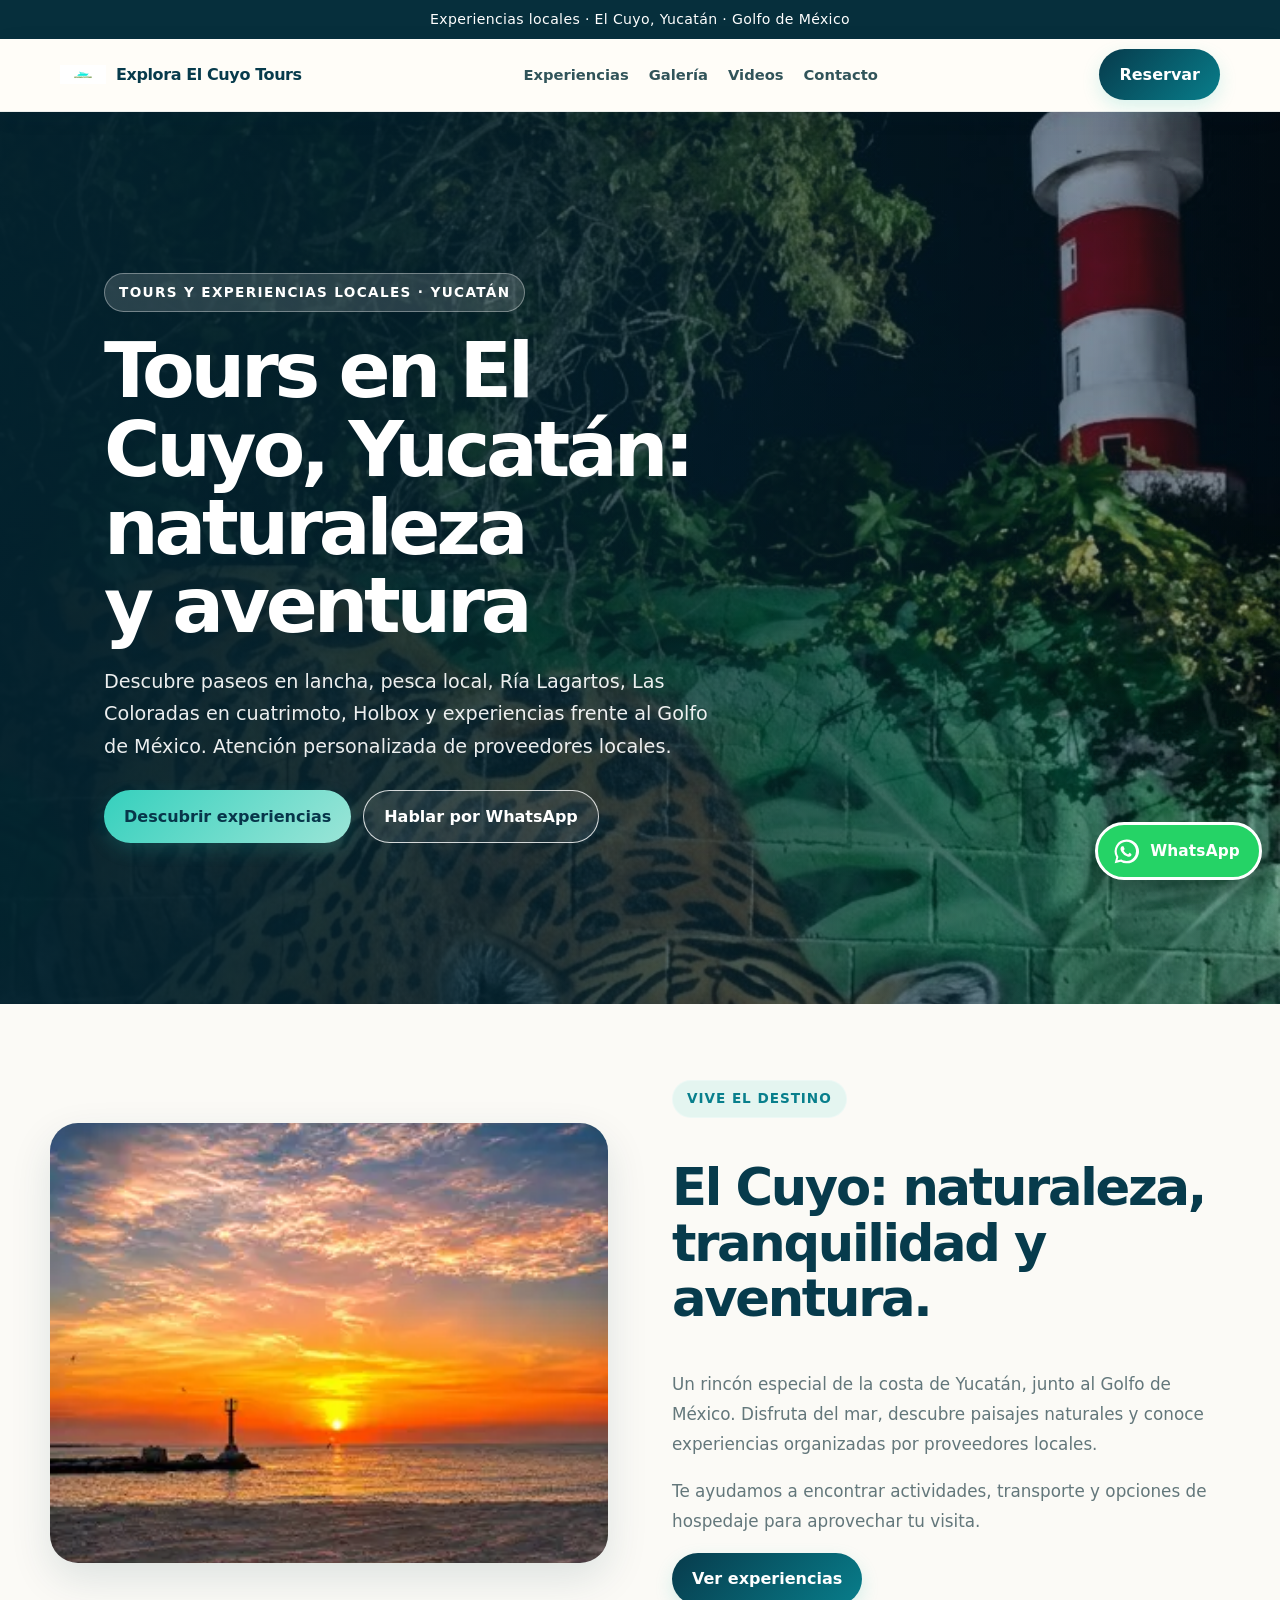
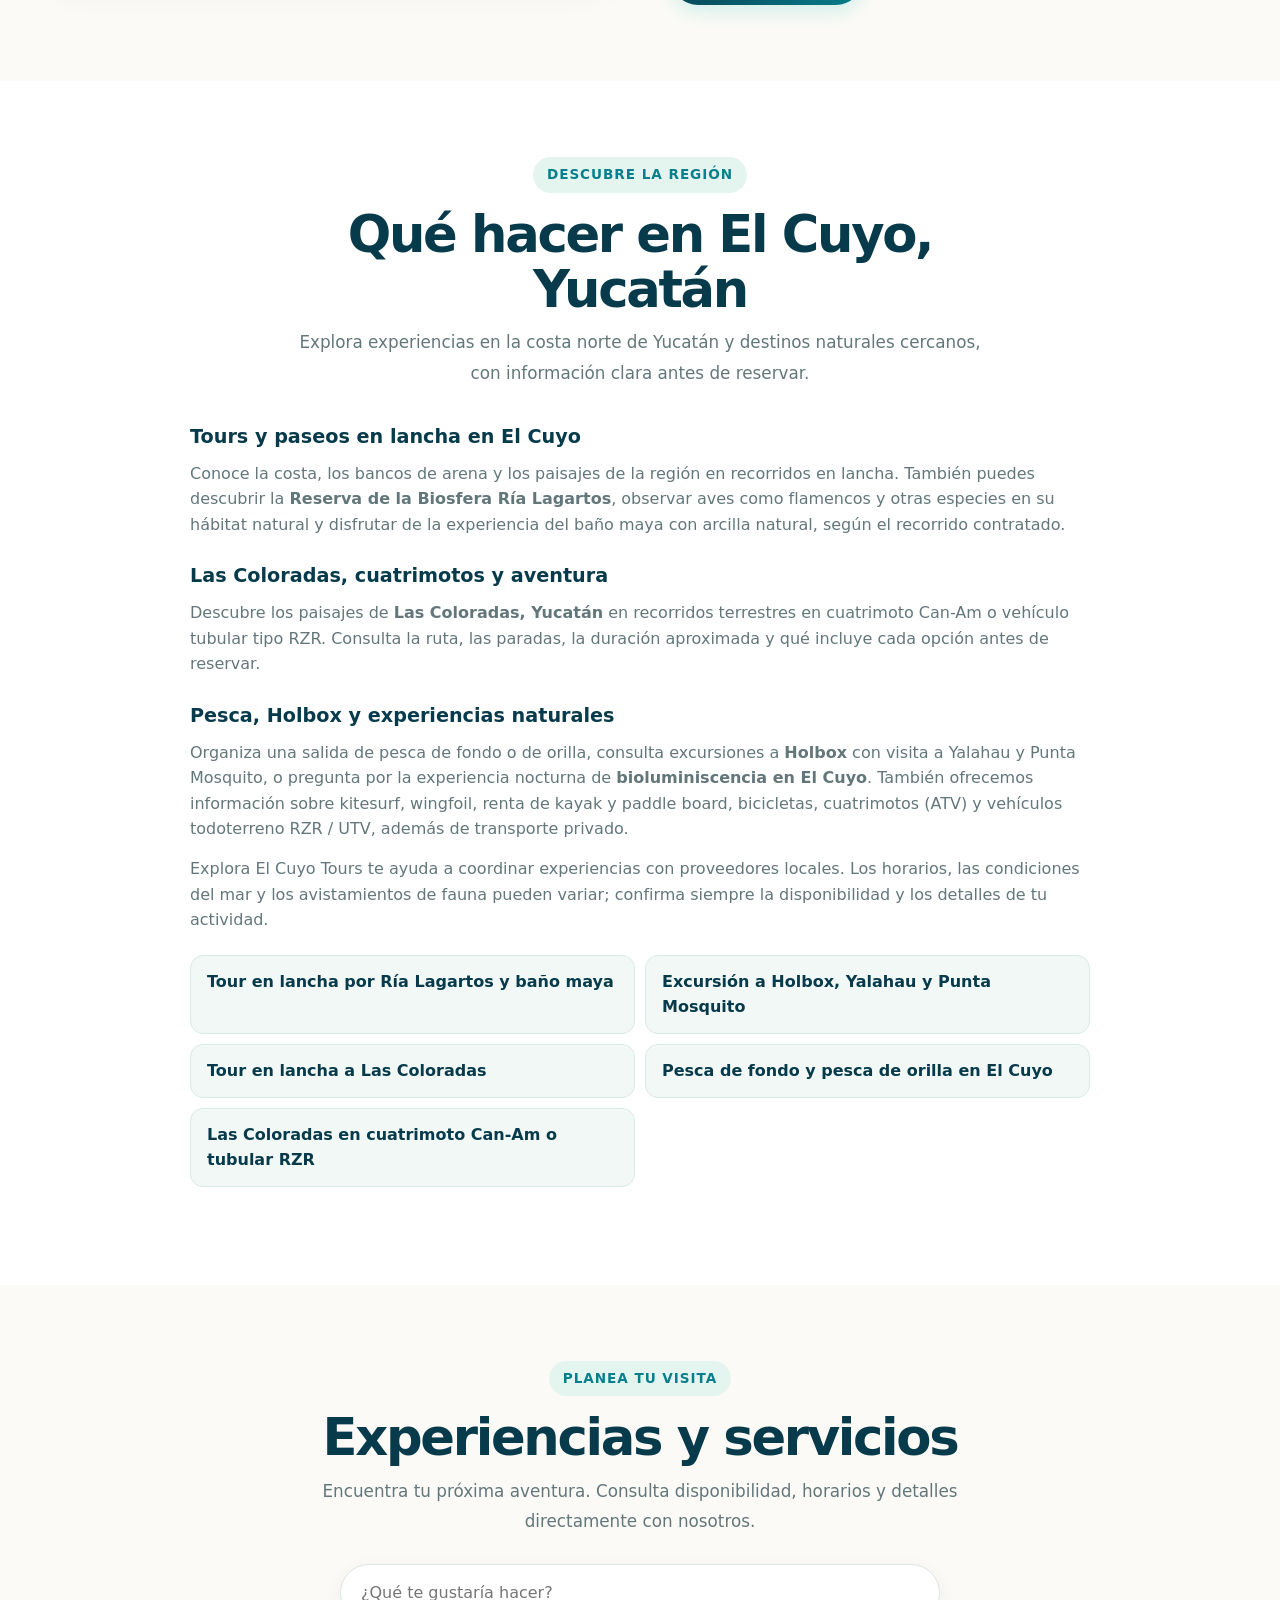
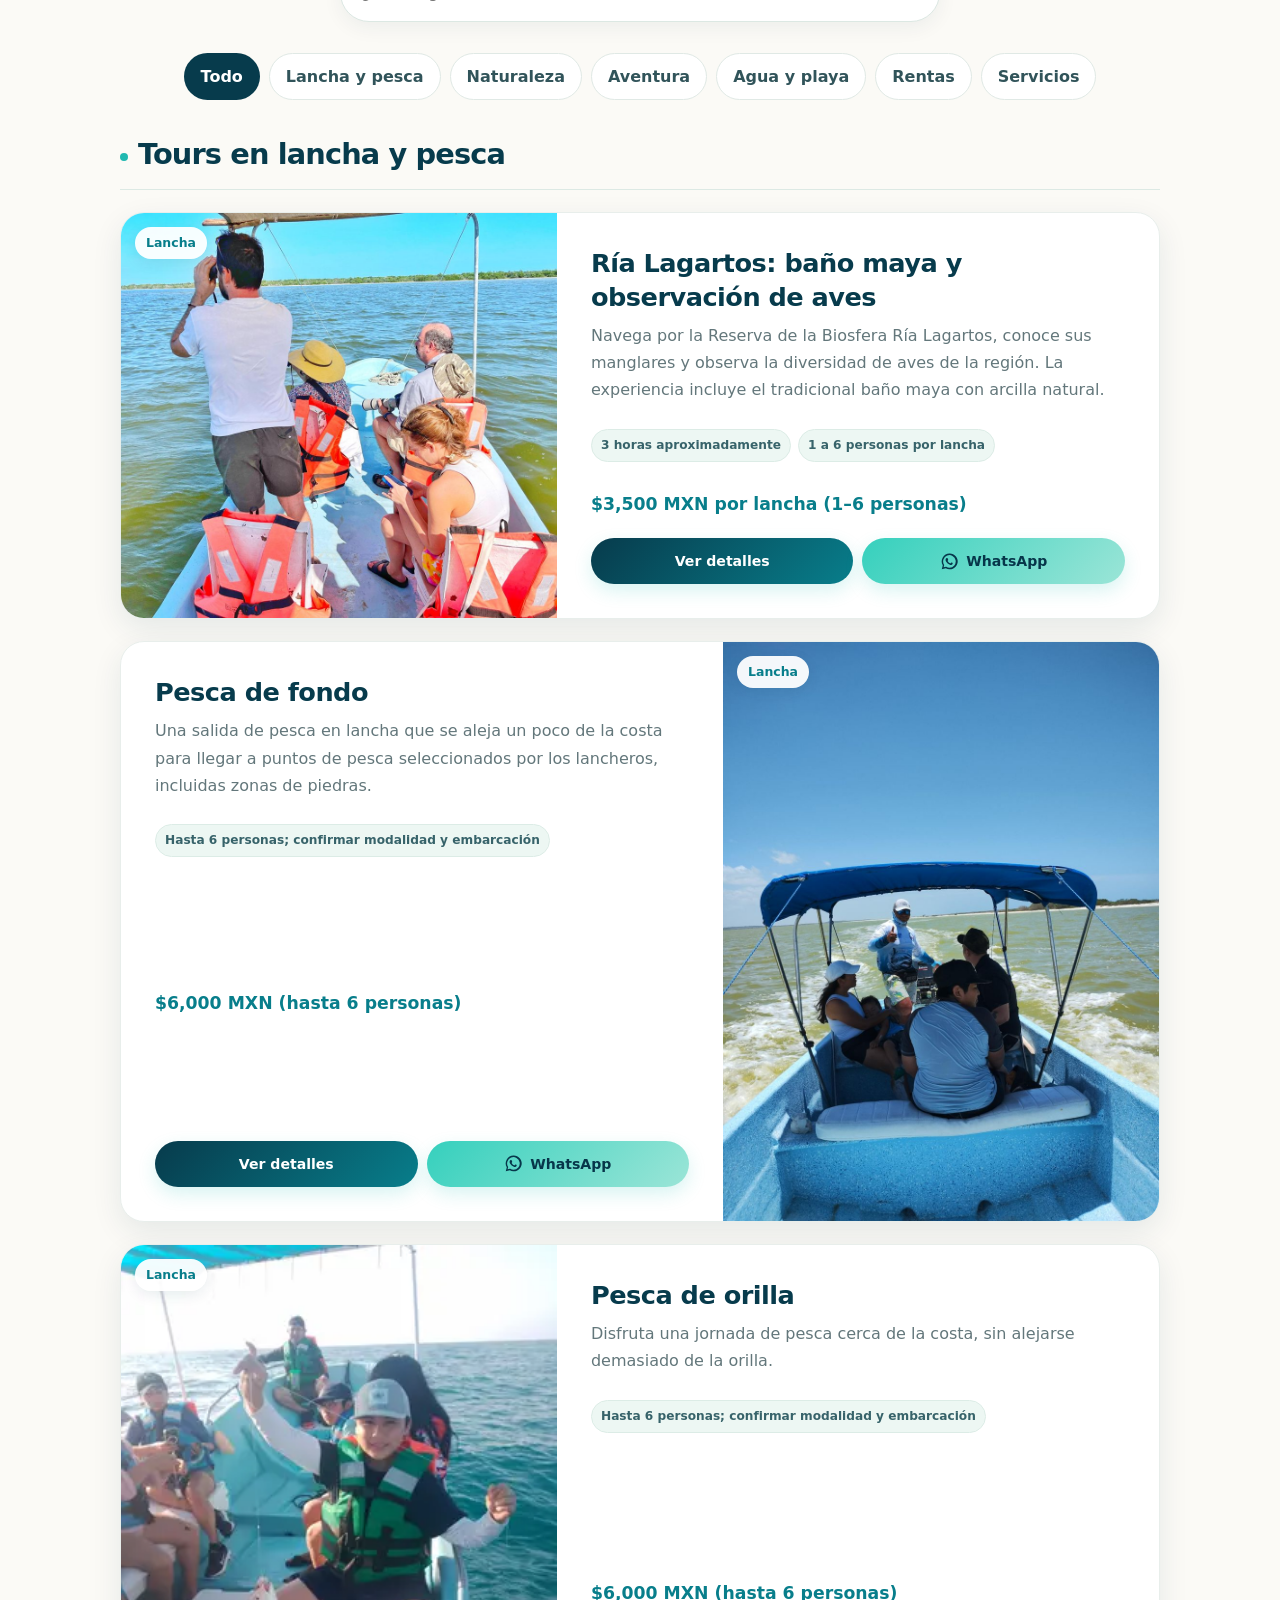
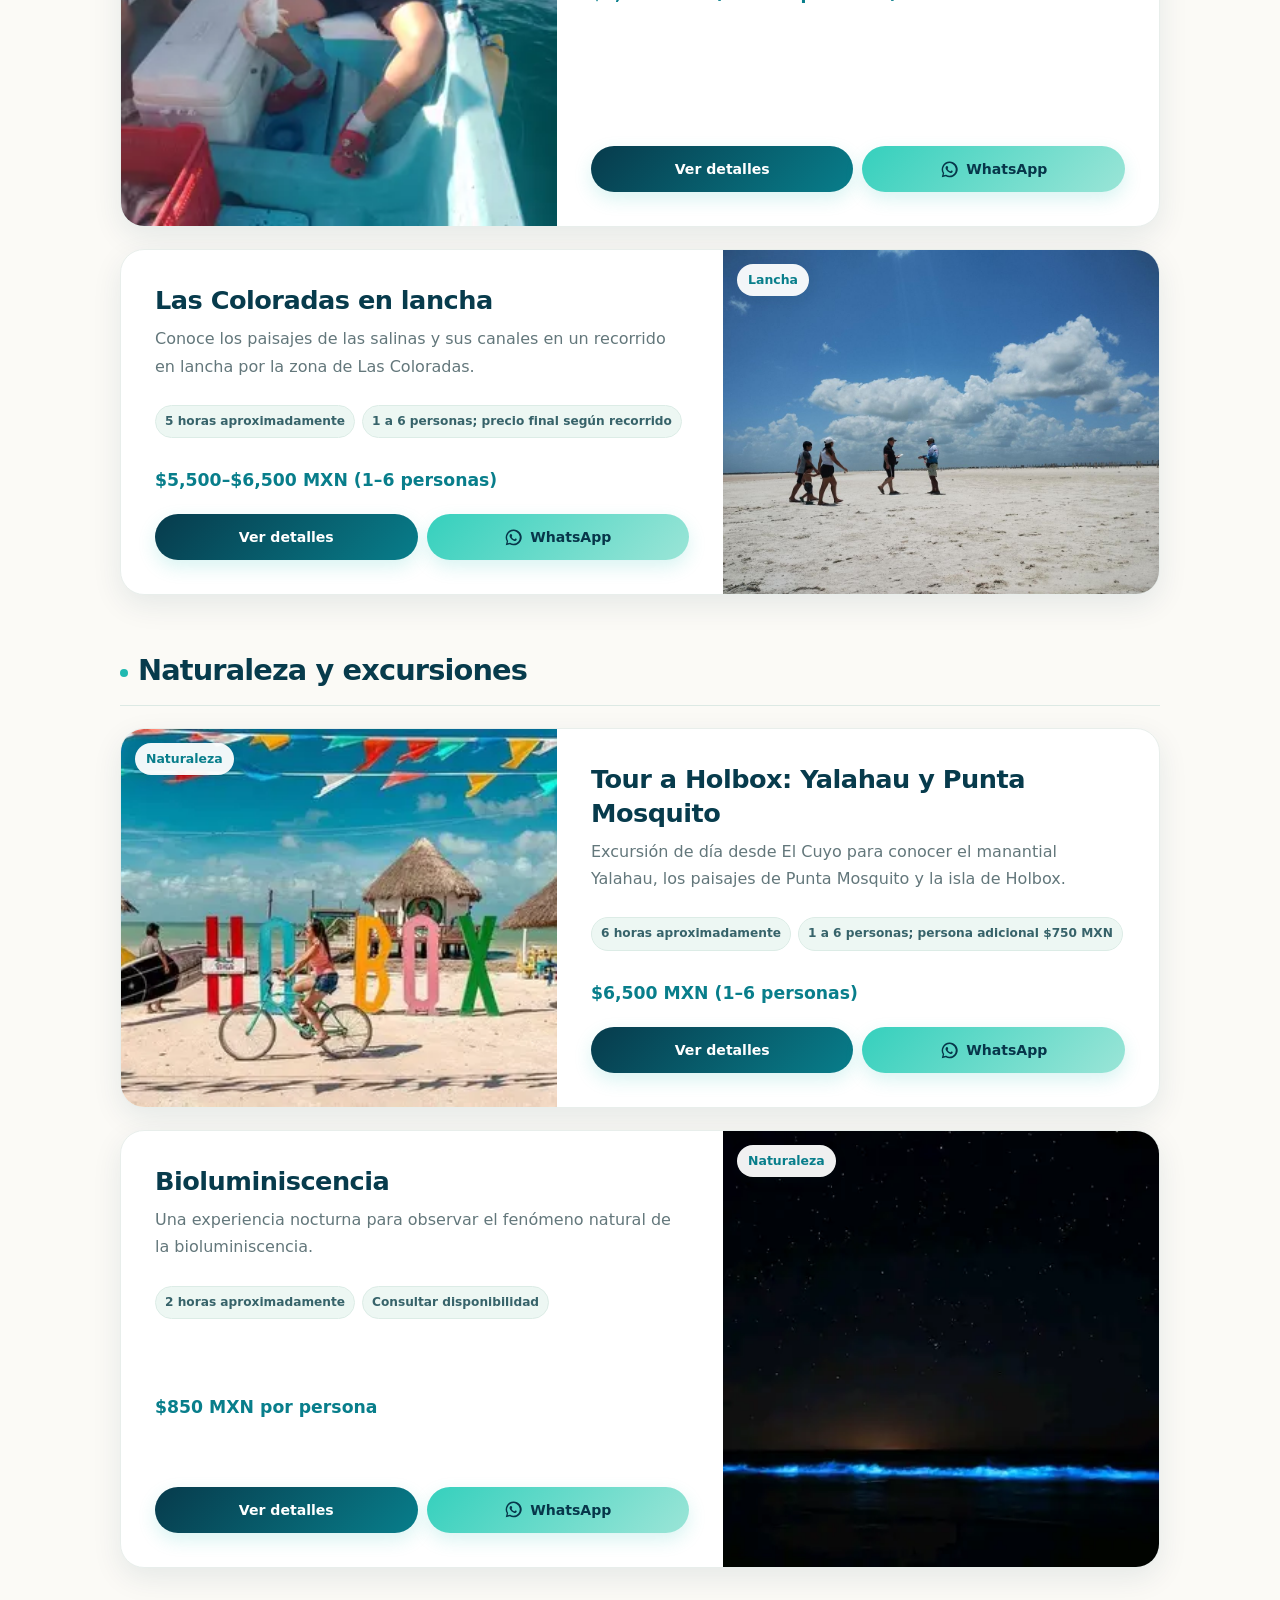
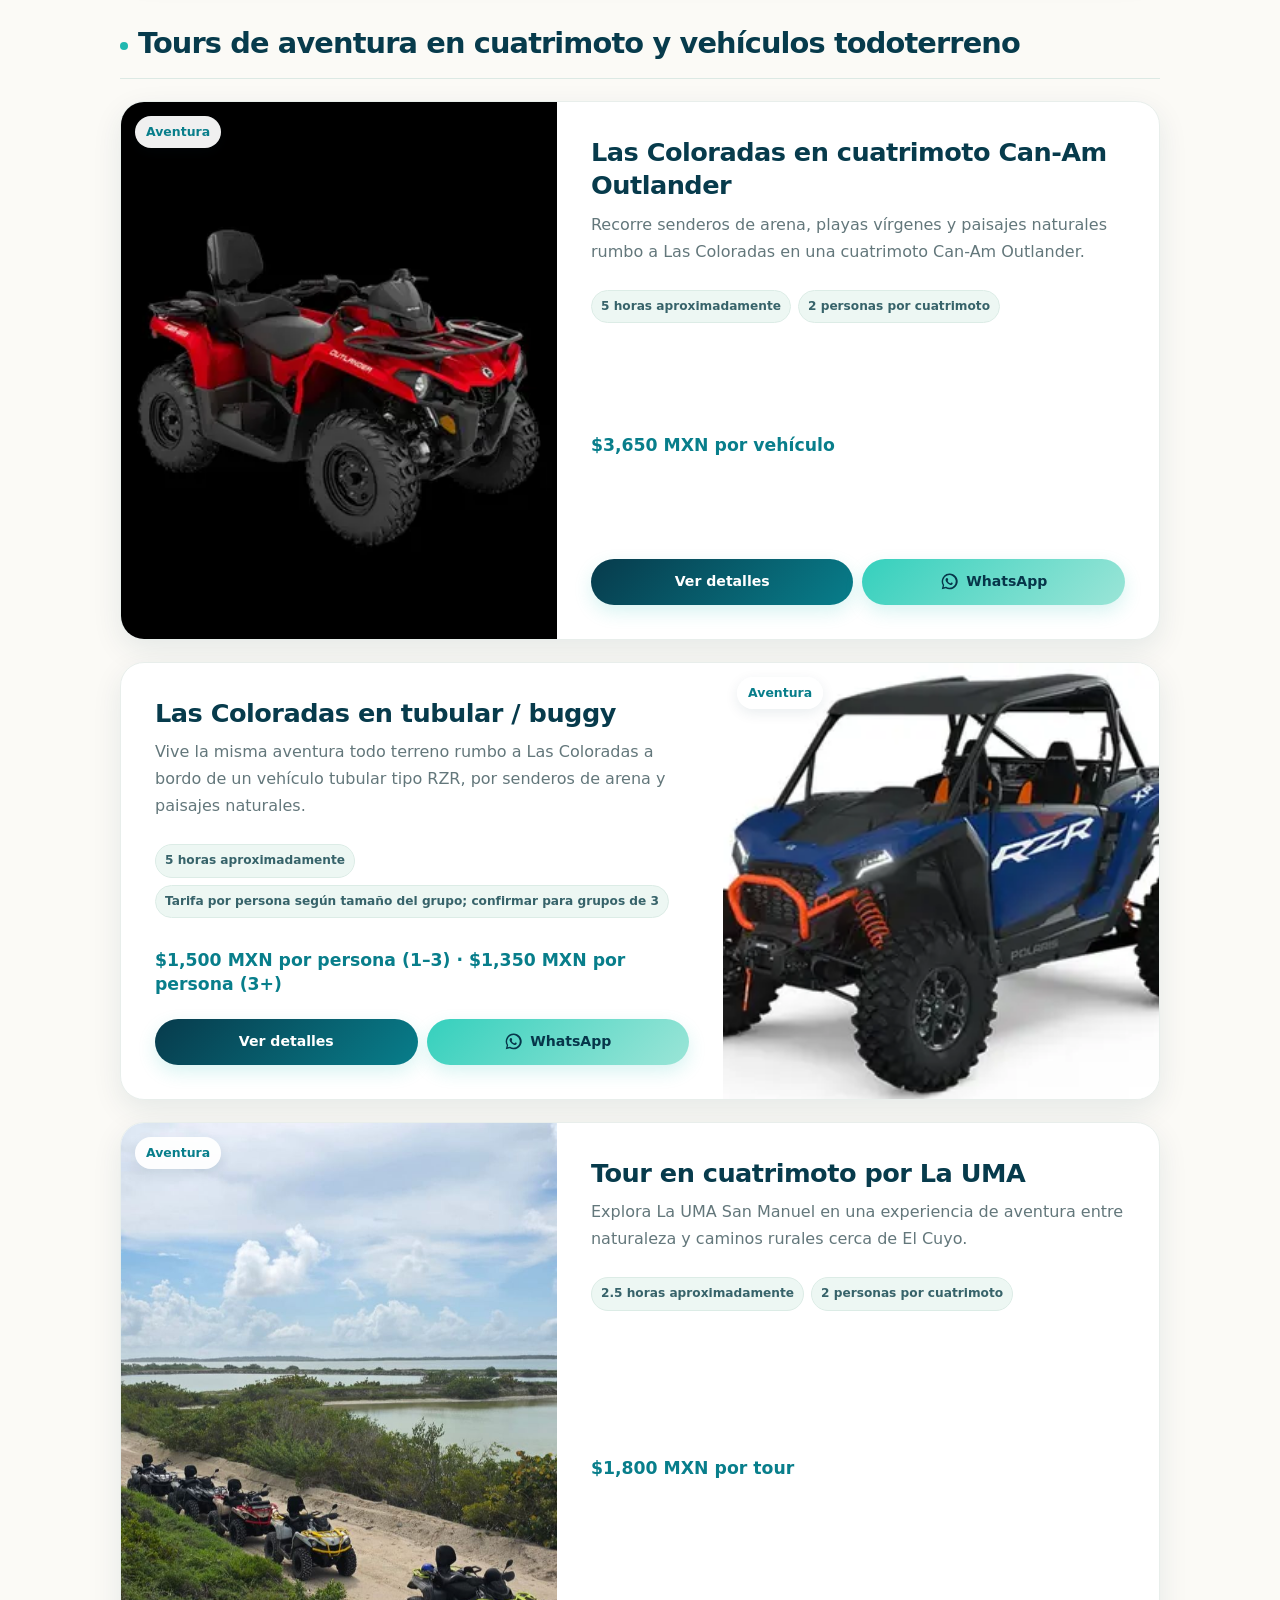
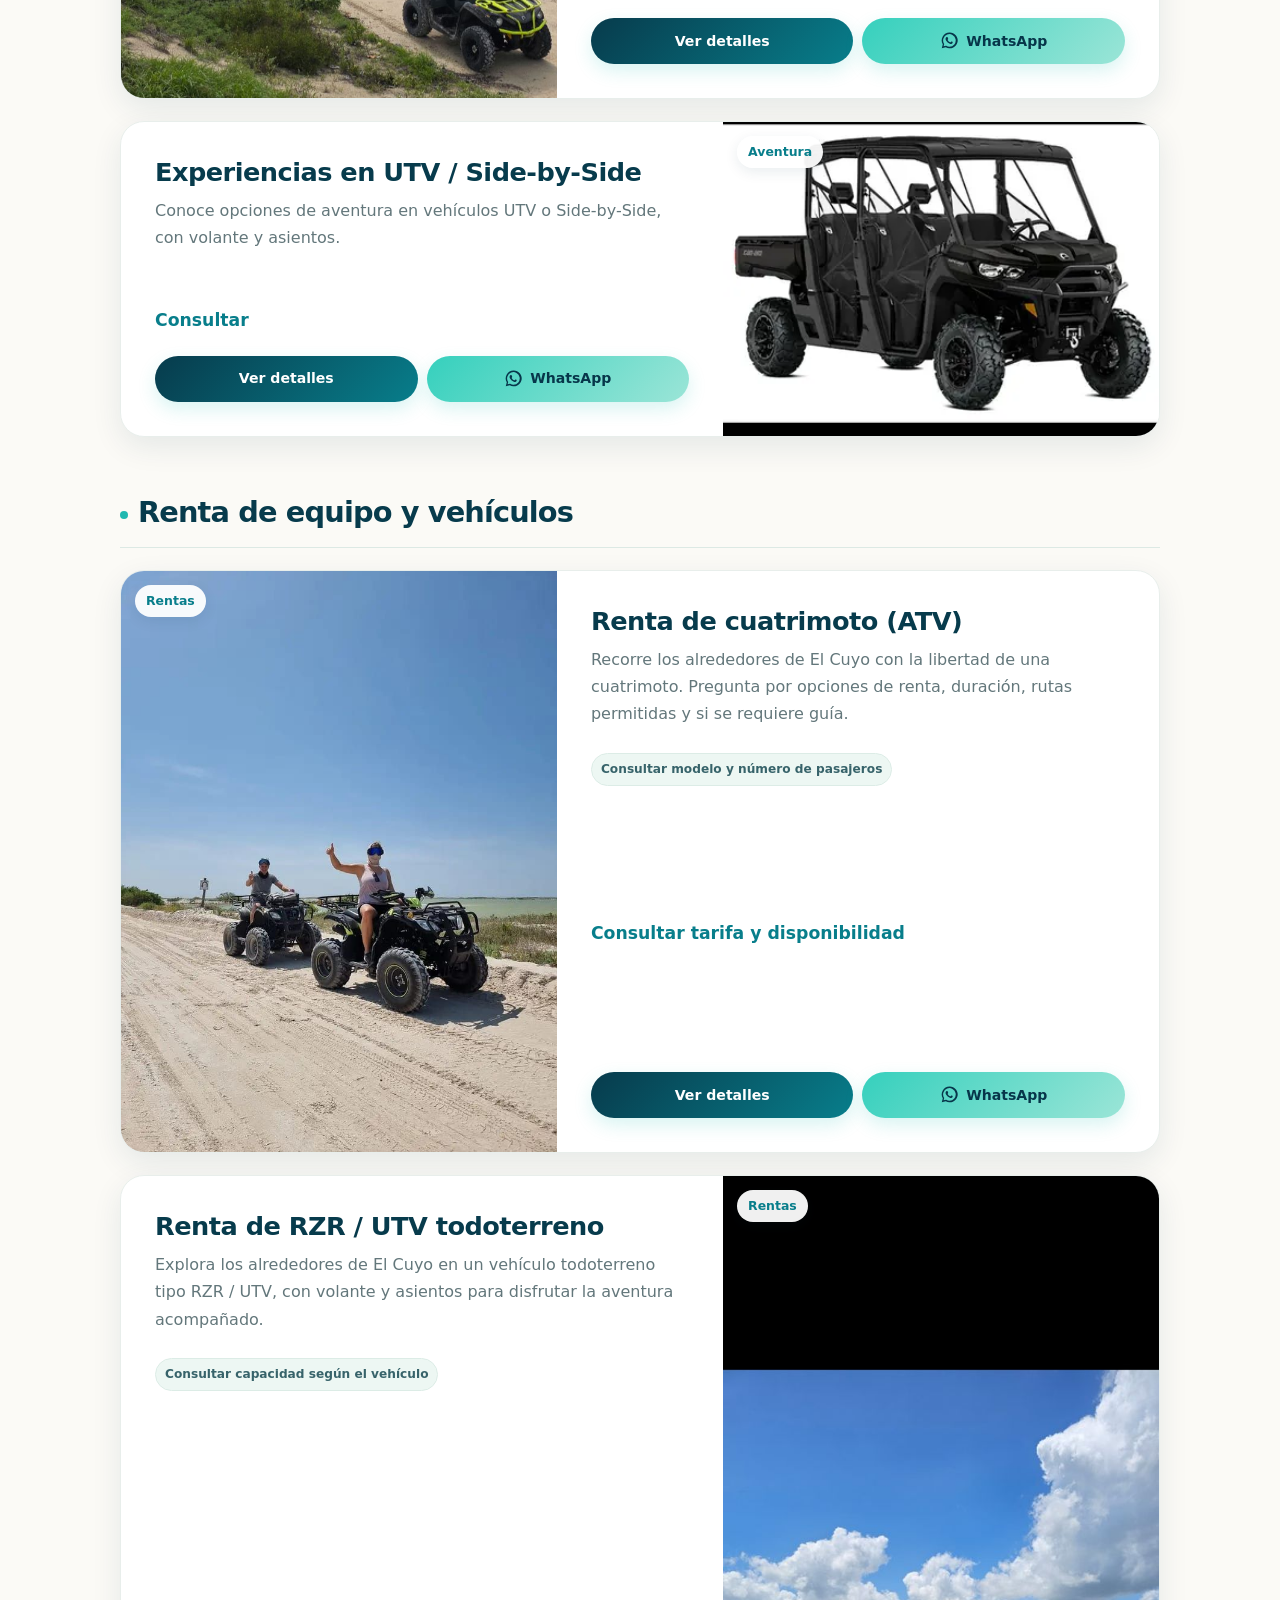
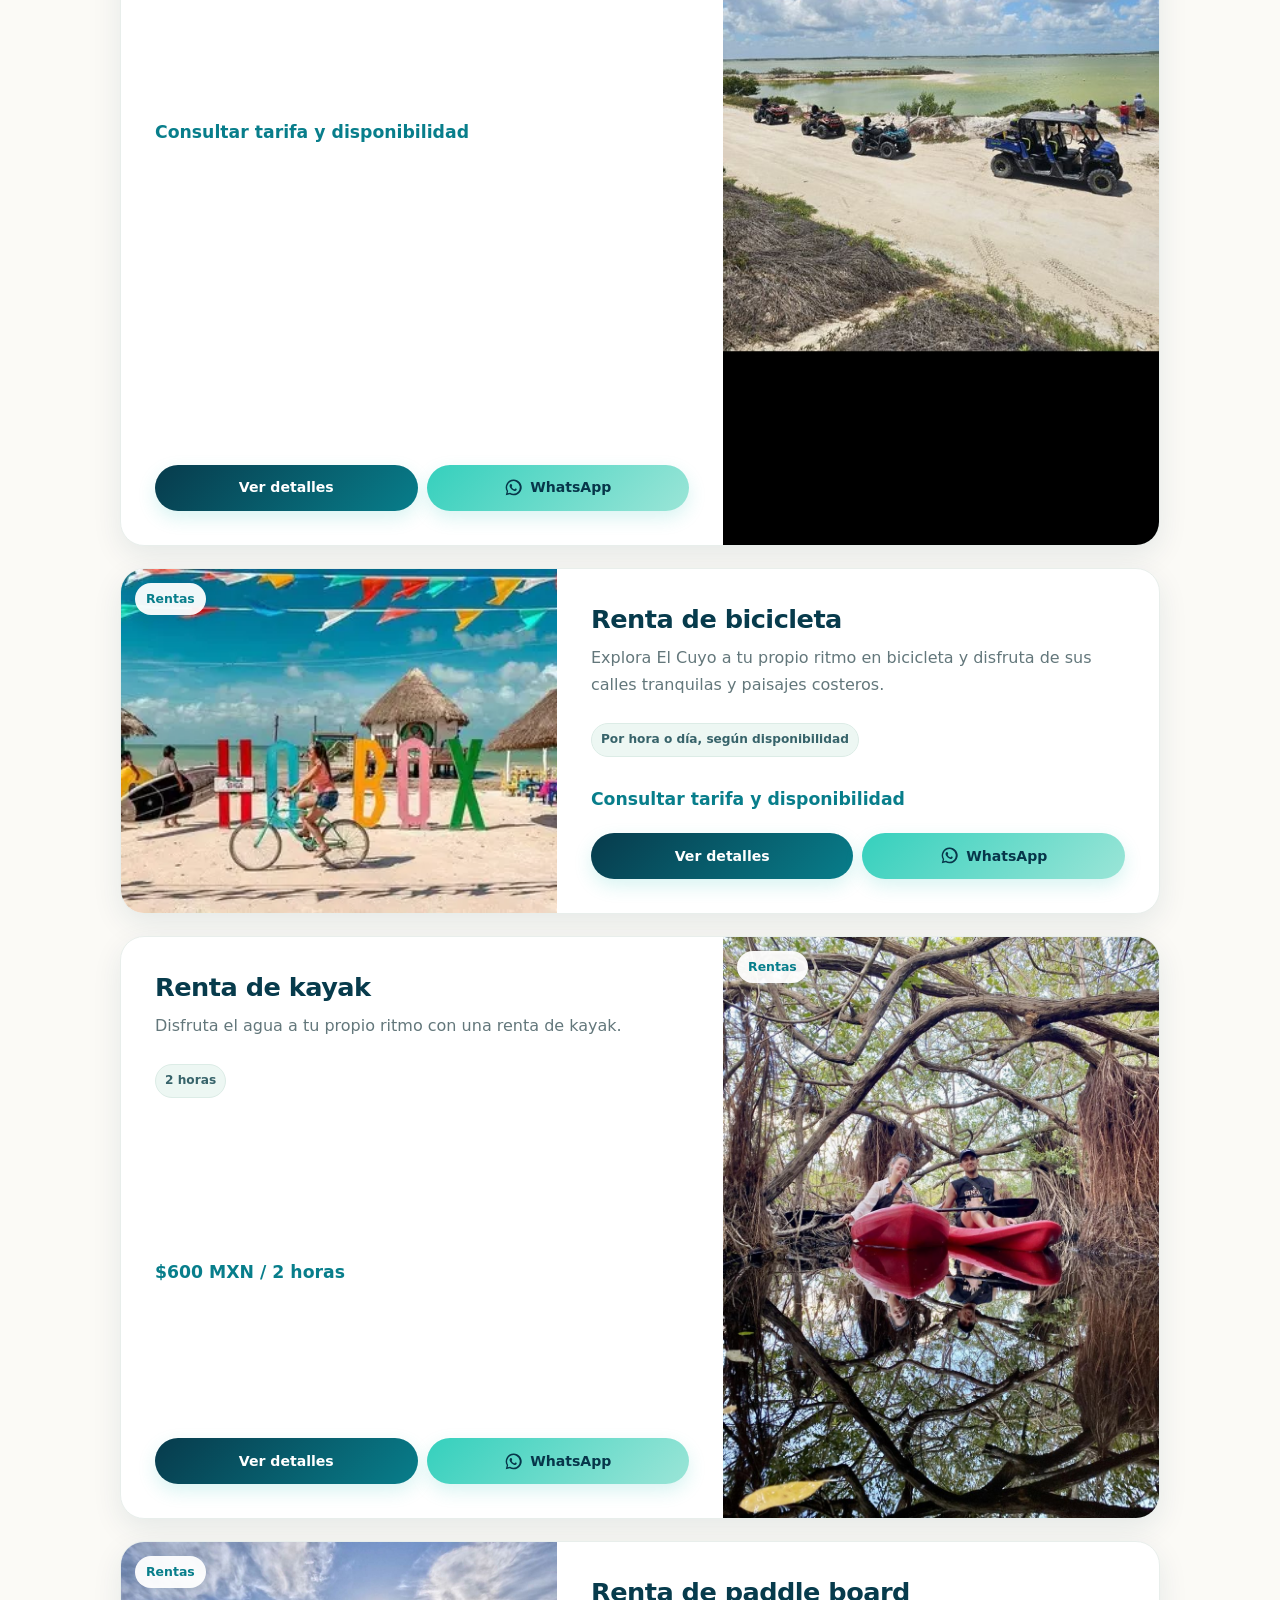
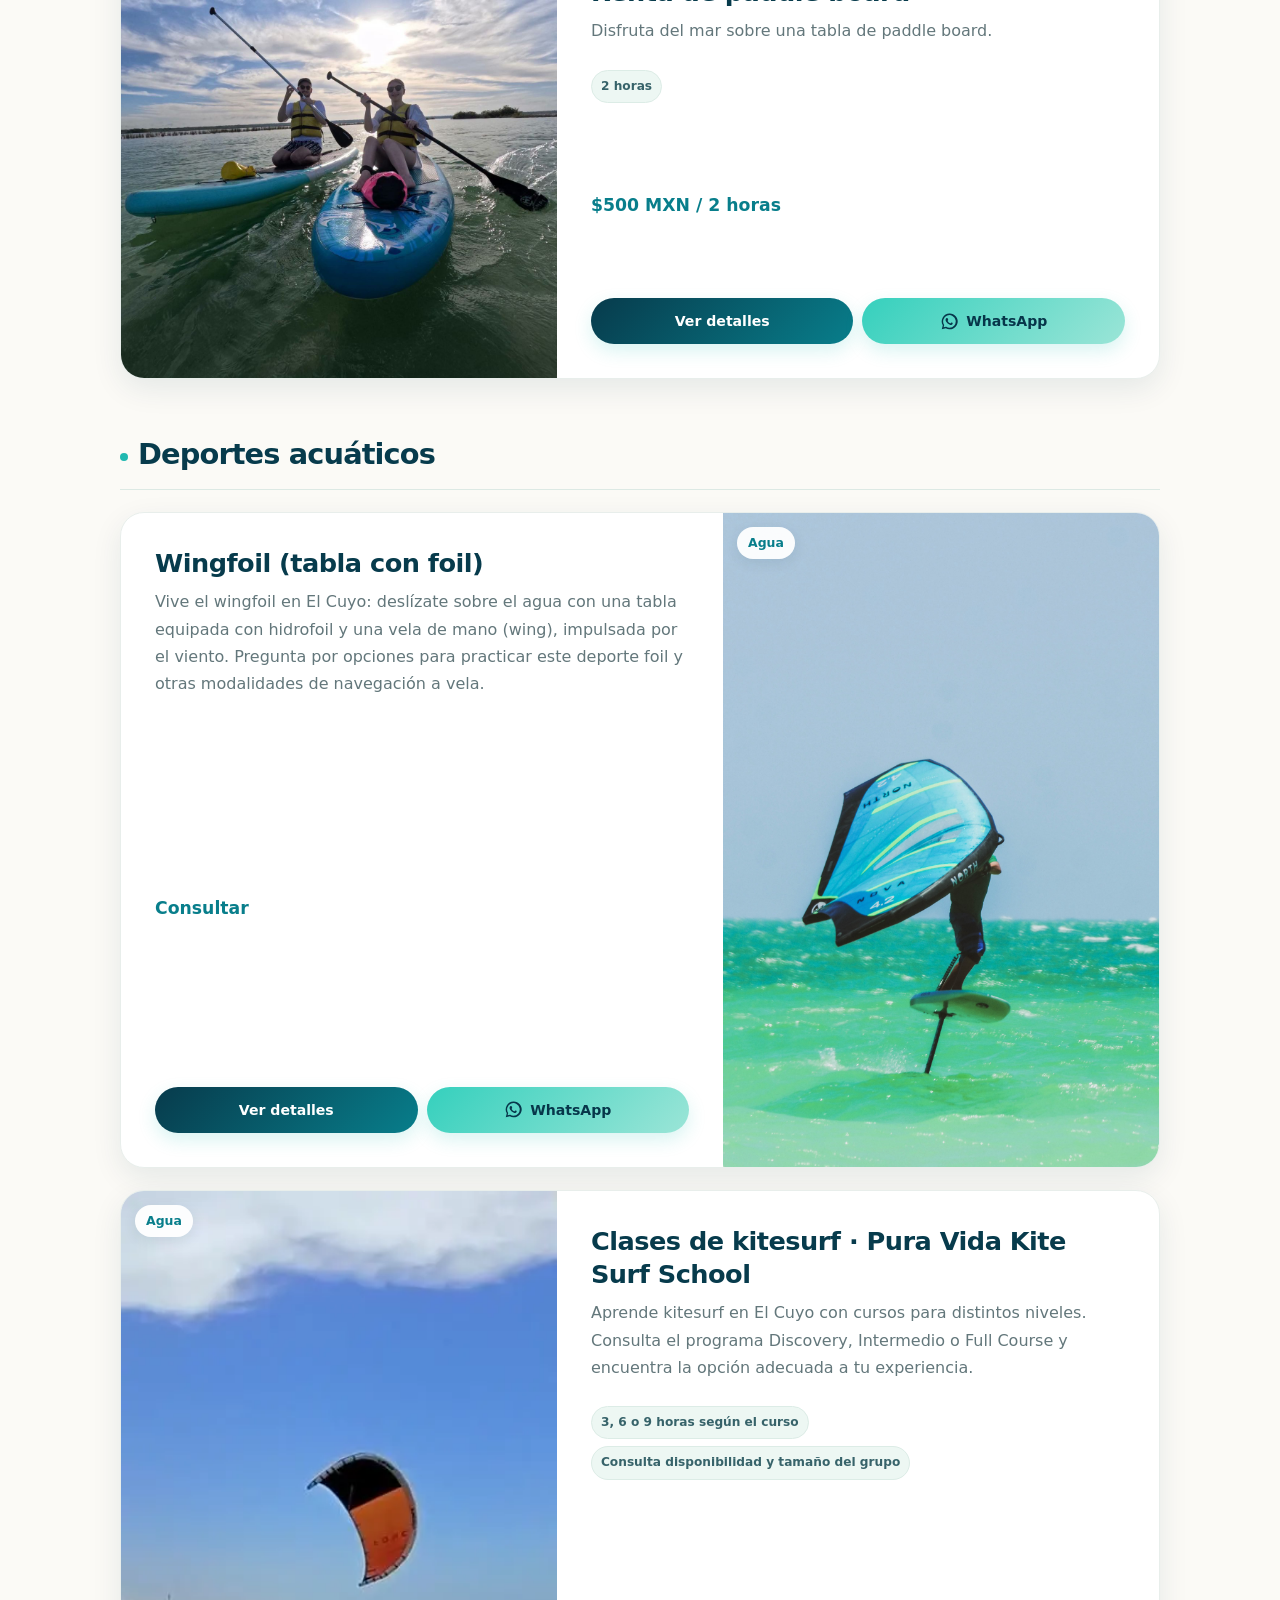
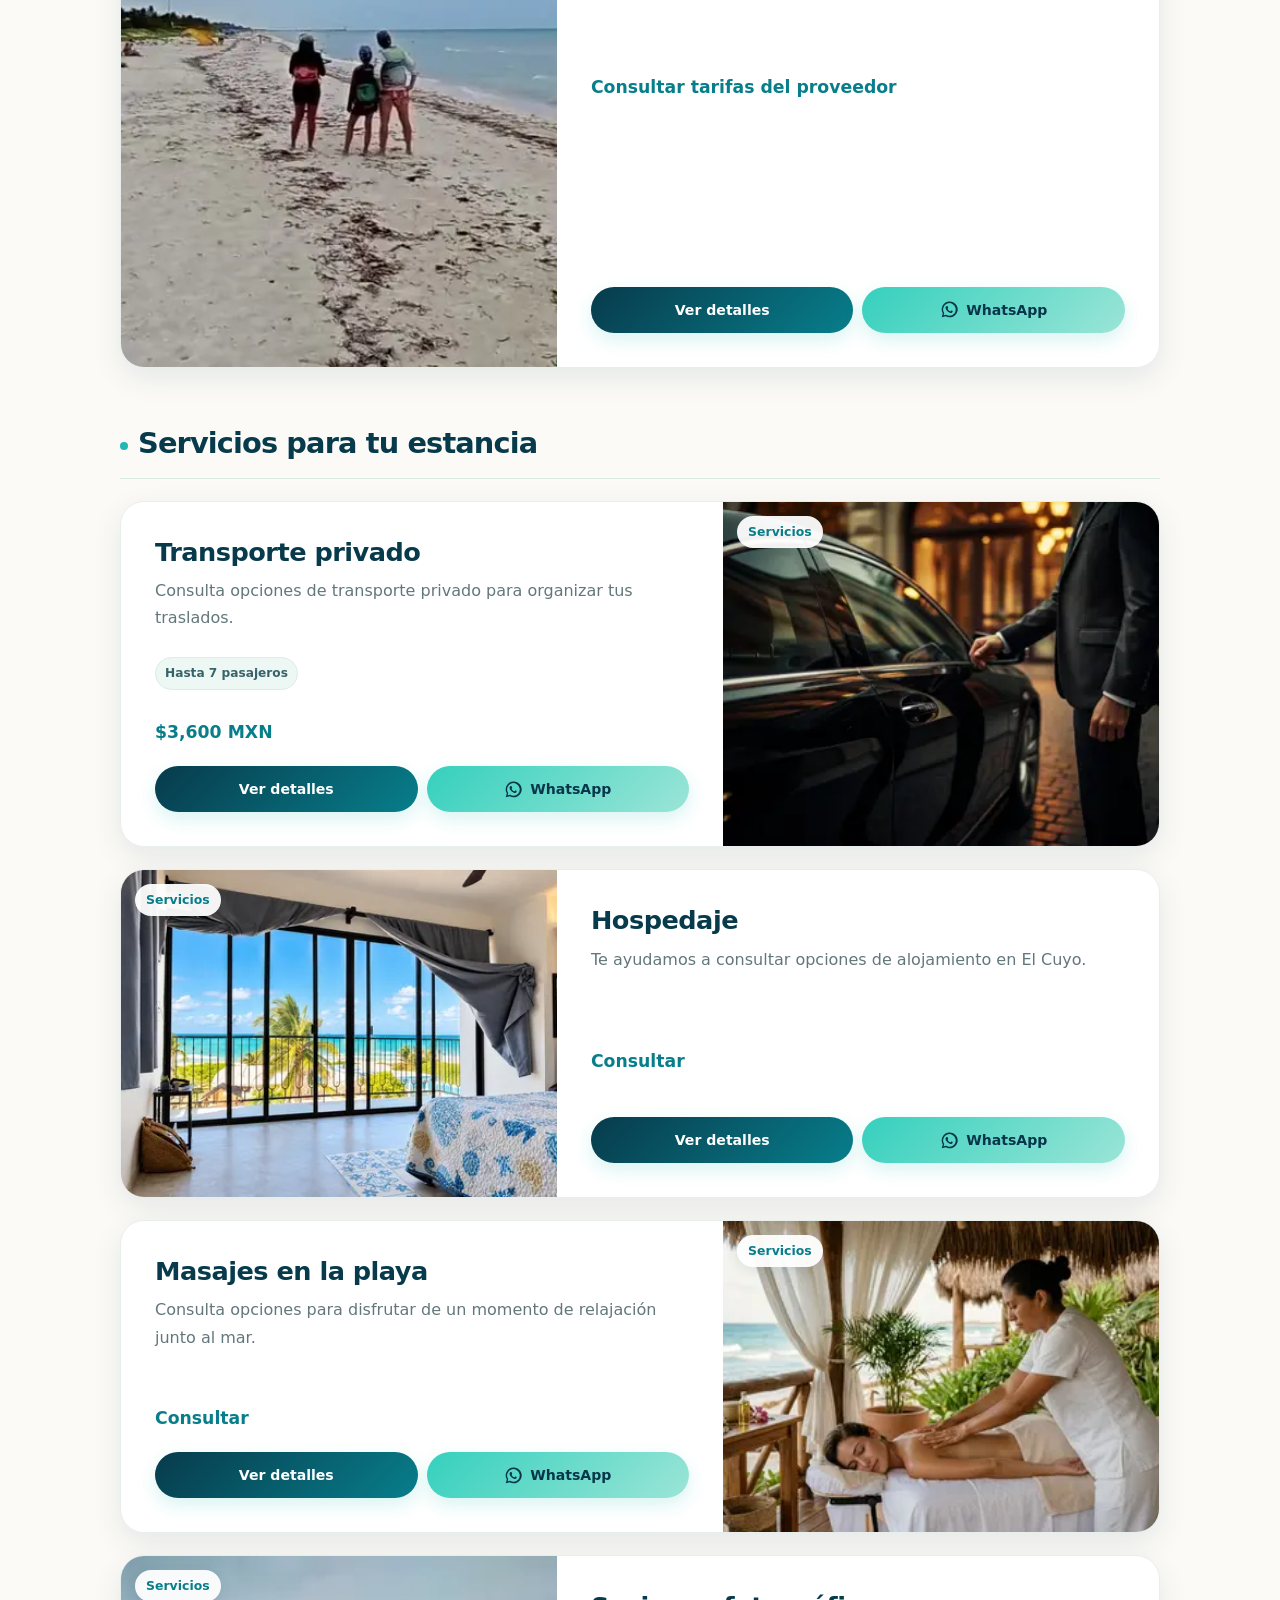
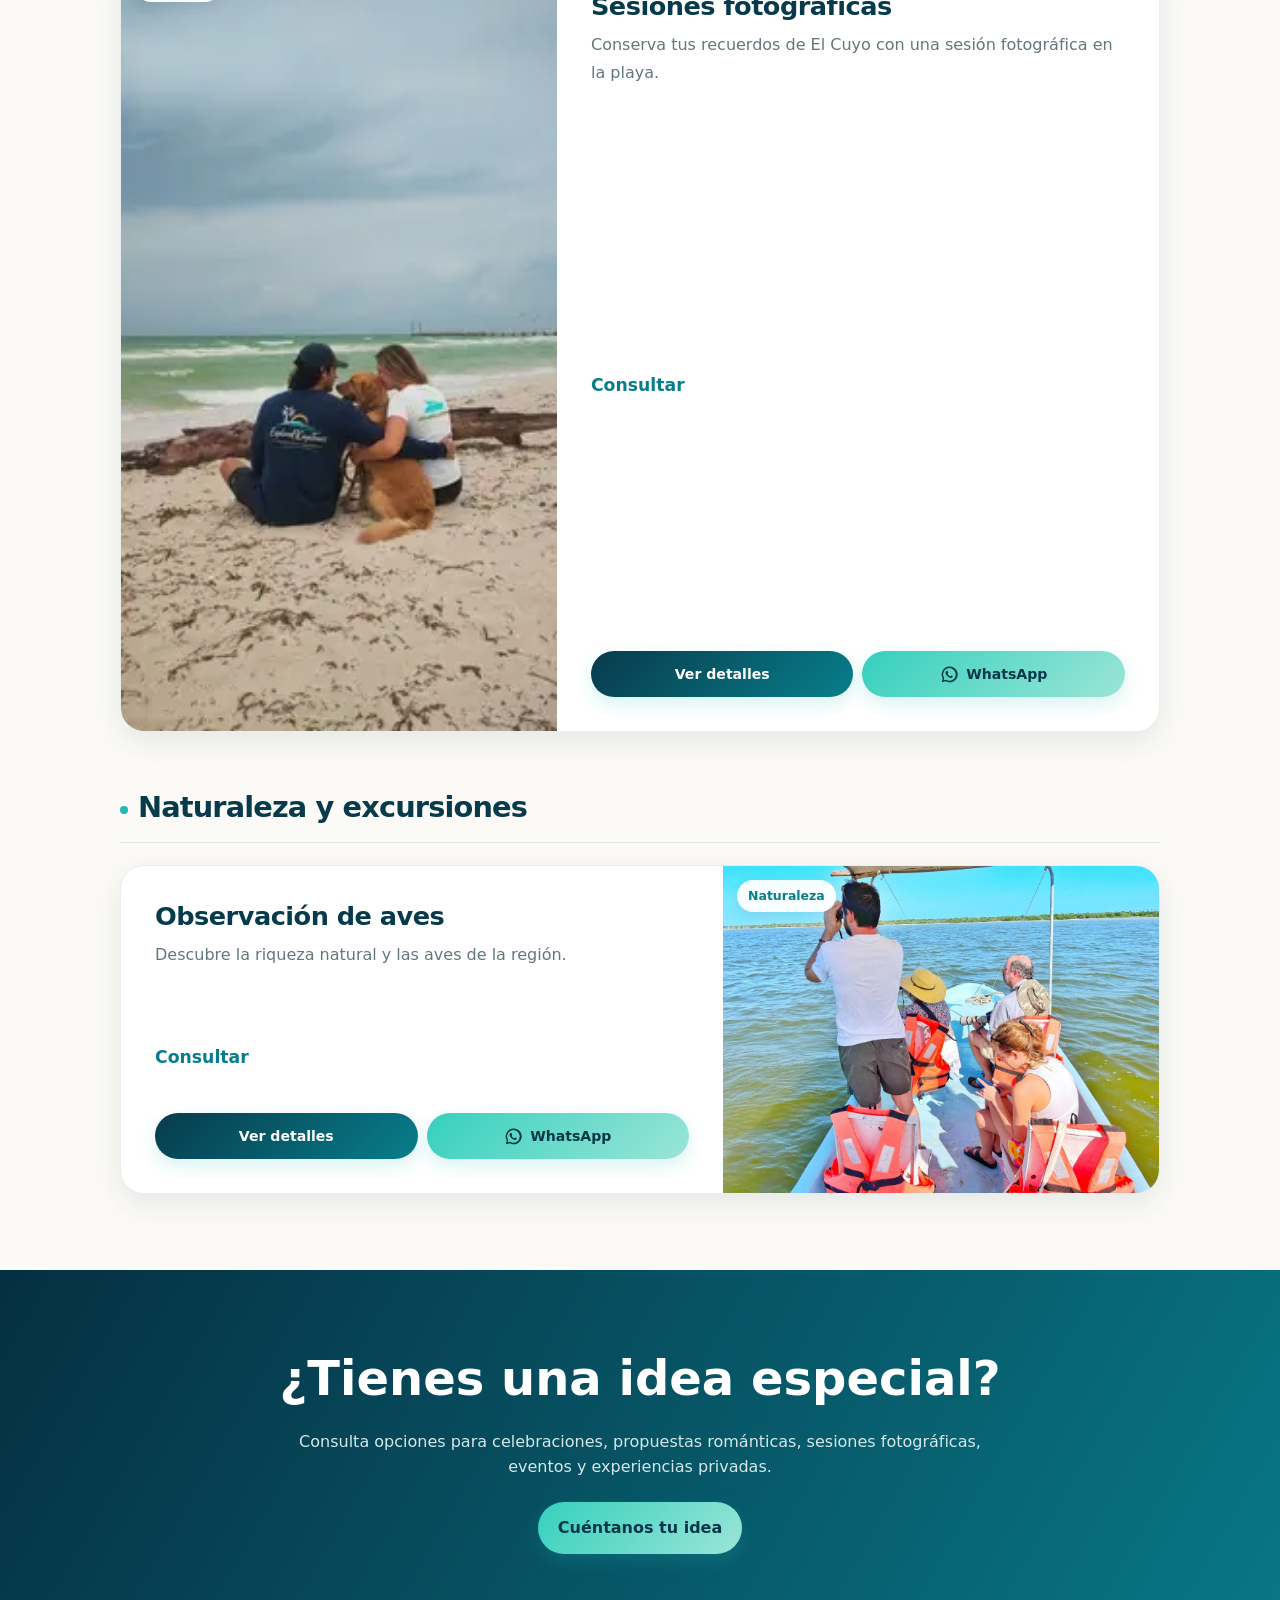
==== commit ef586030: "Retirar fotos no deseadas de la galería" ====
--- a/index.html
+++ b/index.html
@@ -1339,7 +1339,6 @@
   "cuatrimotos_can_am_defender_hd9.webp",
   "cuatrimotos_can_am_outlander_atv.webp",
   "cuatrimotos_polaris_rzr_pro_xp.webp",
-  "cuatrimotos_tour_utv_grupo.webp",
   "g02-kite-1.jpg",
   "g03-kite-2.jpg",
   "g04-kite-3.jpg",
@@ -1347,7 +1346,6 @@
   "g06-van-grupo.jpg",
   "g07-pareja-coloradas.jpg",
   "g08-atv-coloradas.jpg",
-  "g09-utv-grupo.jpg",
   "g11-atv-fila.jpg",
   "g12-banana-1.jpg",
   "g13-auto-playa.jpg",
@@ -1384,7 +1382,6 @@
   "sinclasificar_auto_exterior.webp",
   "sinclasificar_iglesia_banderines.webp",
   "sinclasificar_muelle_playa_aerea.webp",
-  "sinclasificar_torre_agua_pueblo.webp",
   "transporte_carrito_golf_rojo.webp",
   "sinclasificar_mural_jaguar.webp",
   "sinclasificar_atardecer_faro_muelle.webp",
@@ -1411,7 +1408,7 @@
   "tour-bote-grupo.jpg",
   "tour-pesca-clientes.jpg",
   "tour-pesca.jpg",
-  "tour-utv-grupo.jpg",
+,
   "tour-kite.jpg"
 ];
 
